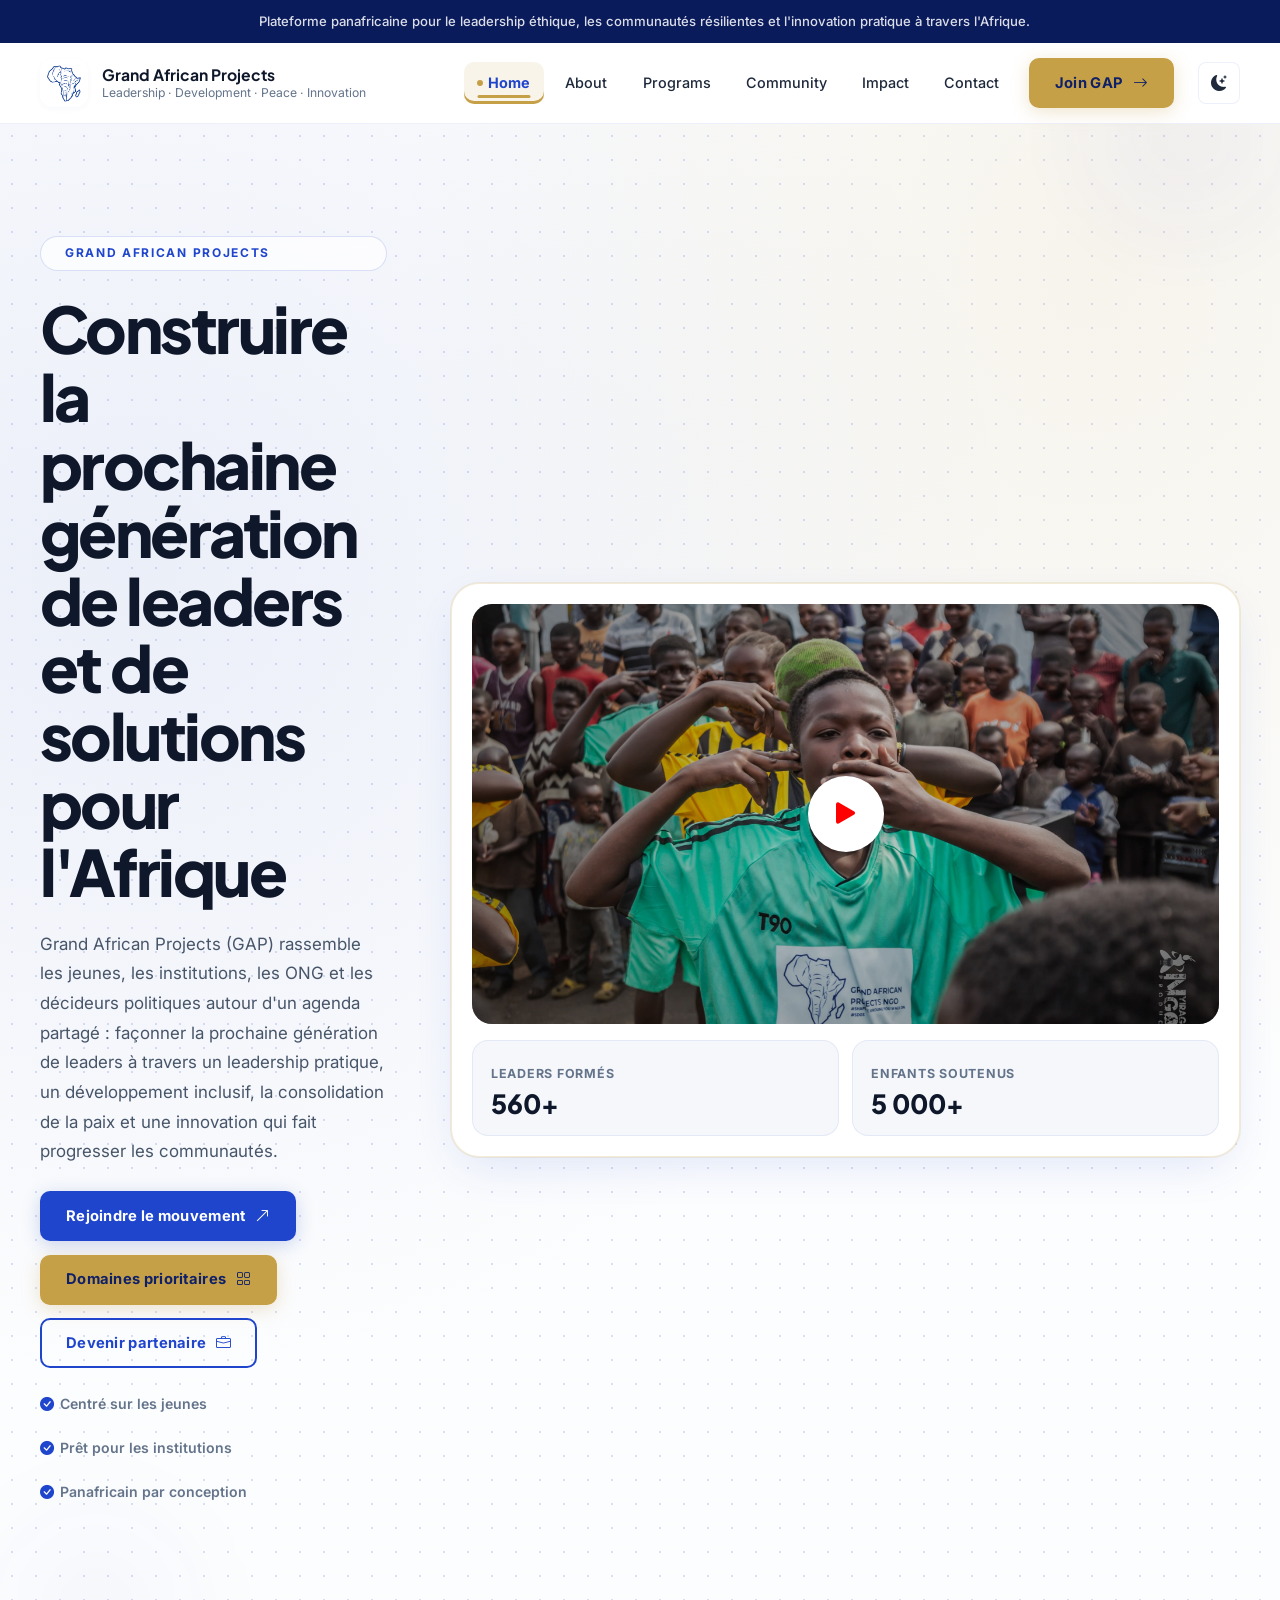
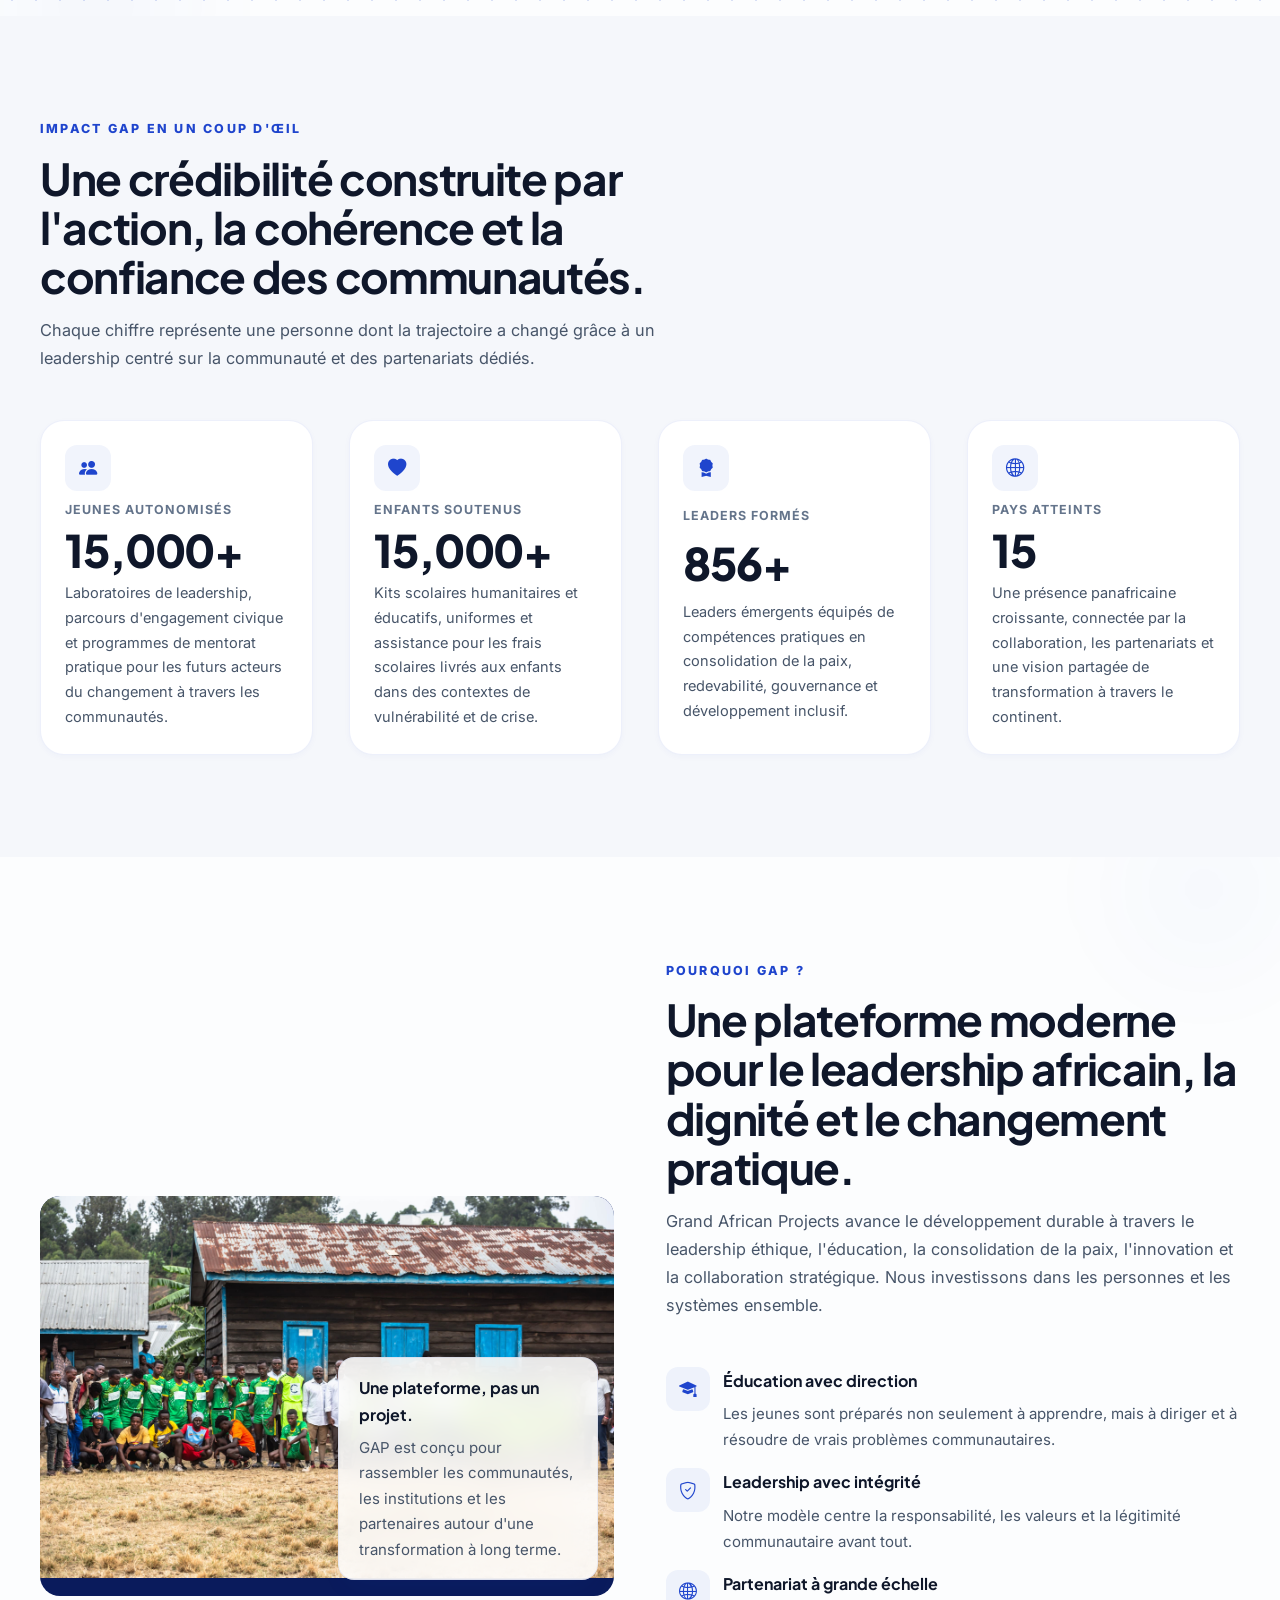
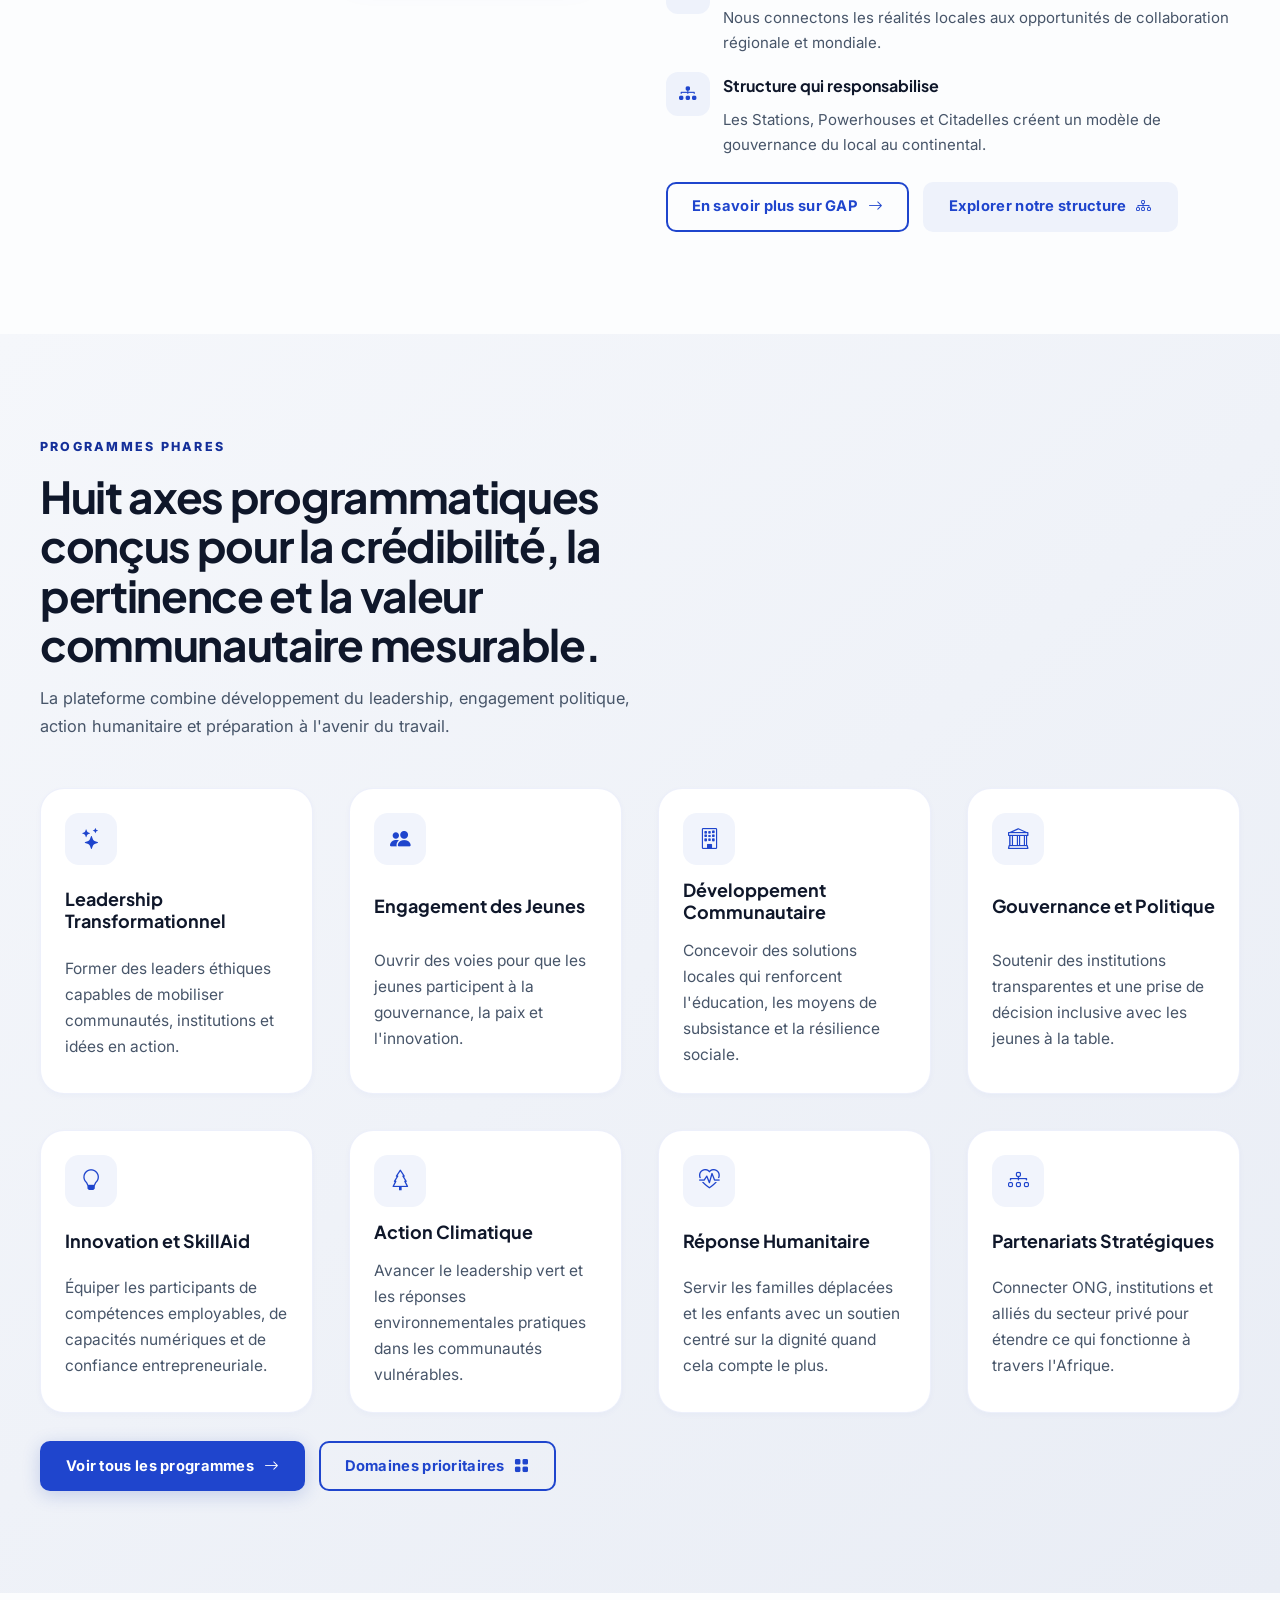
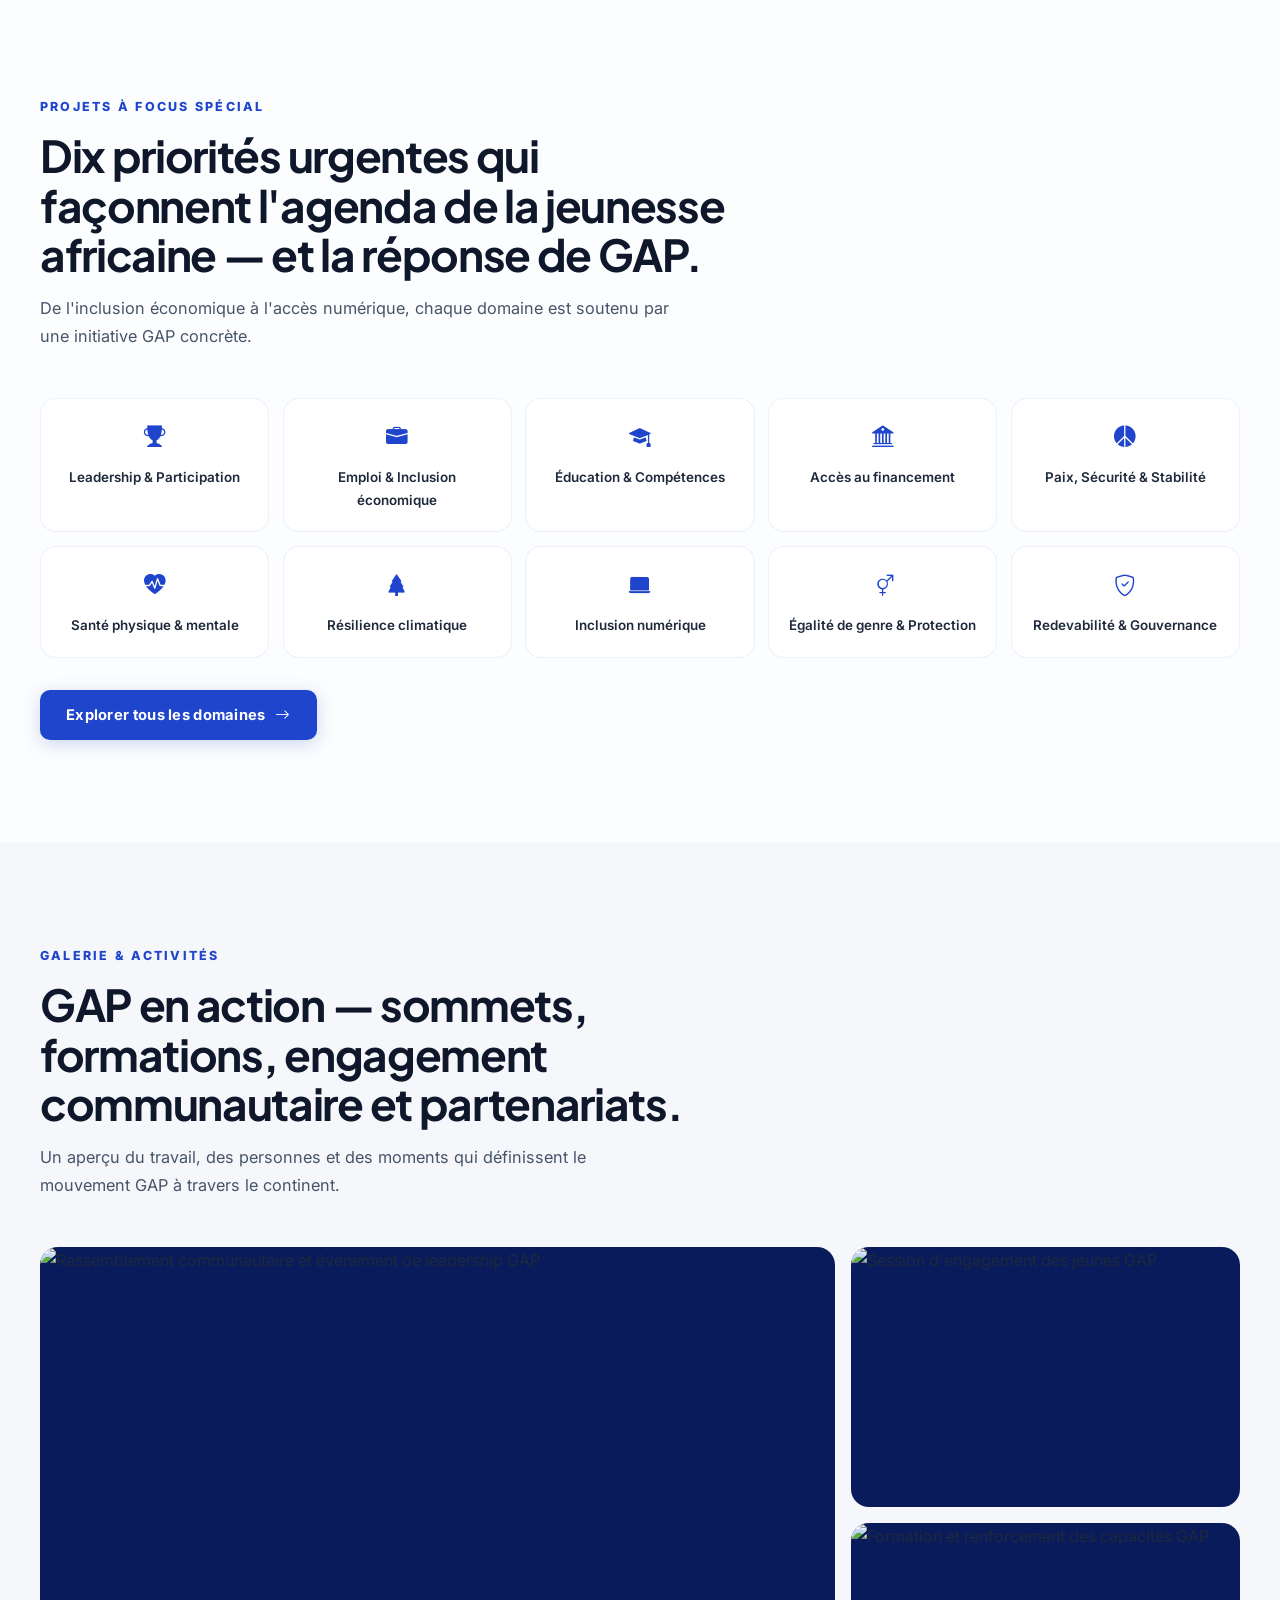
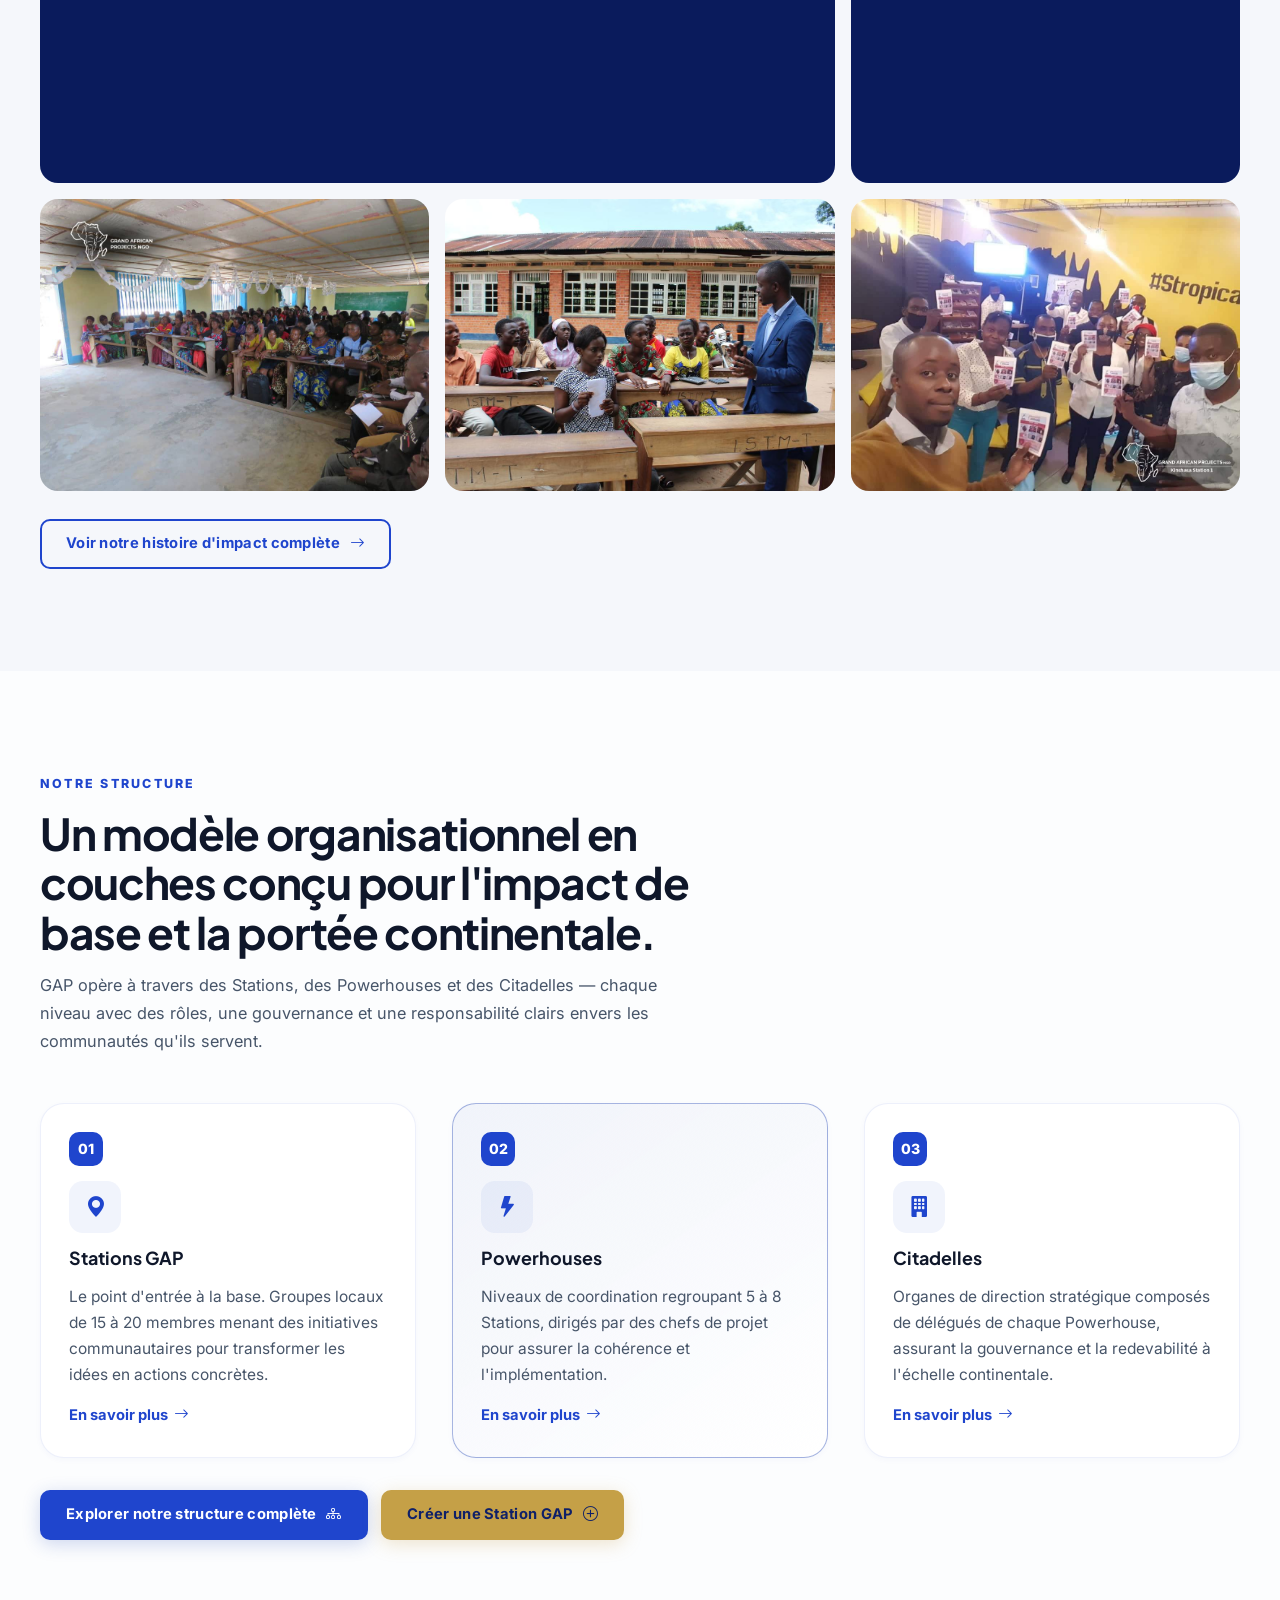
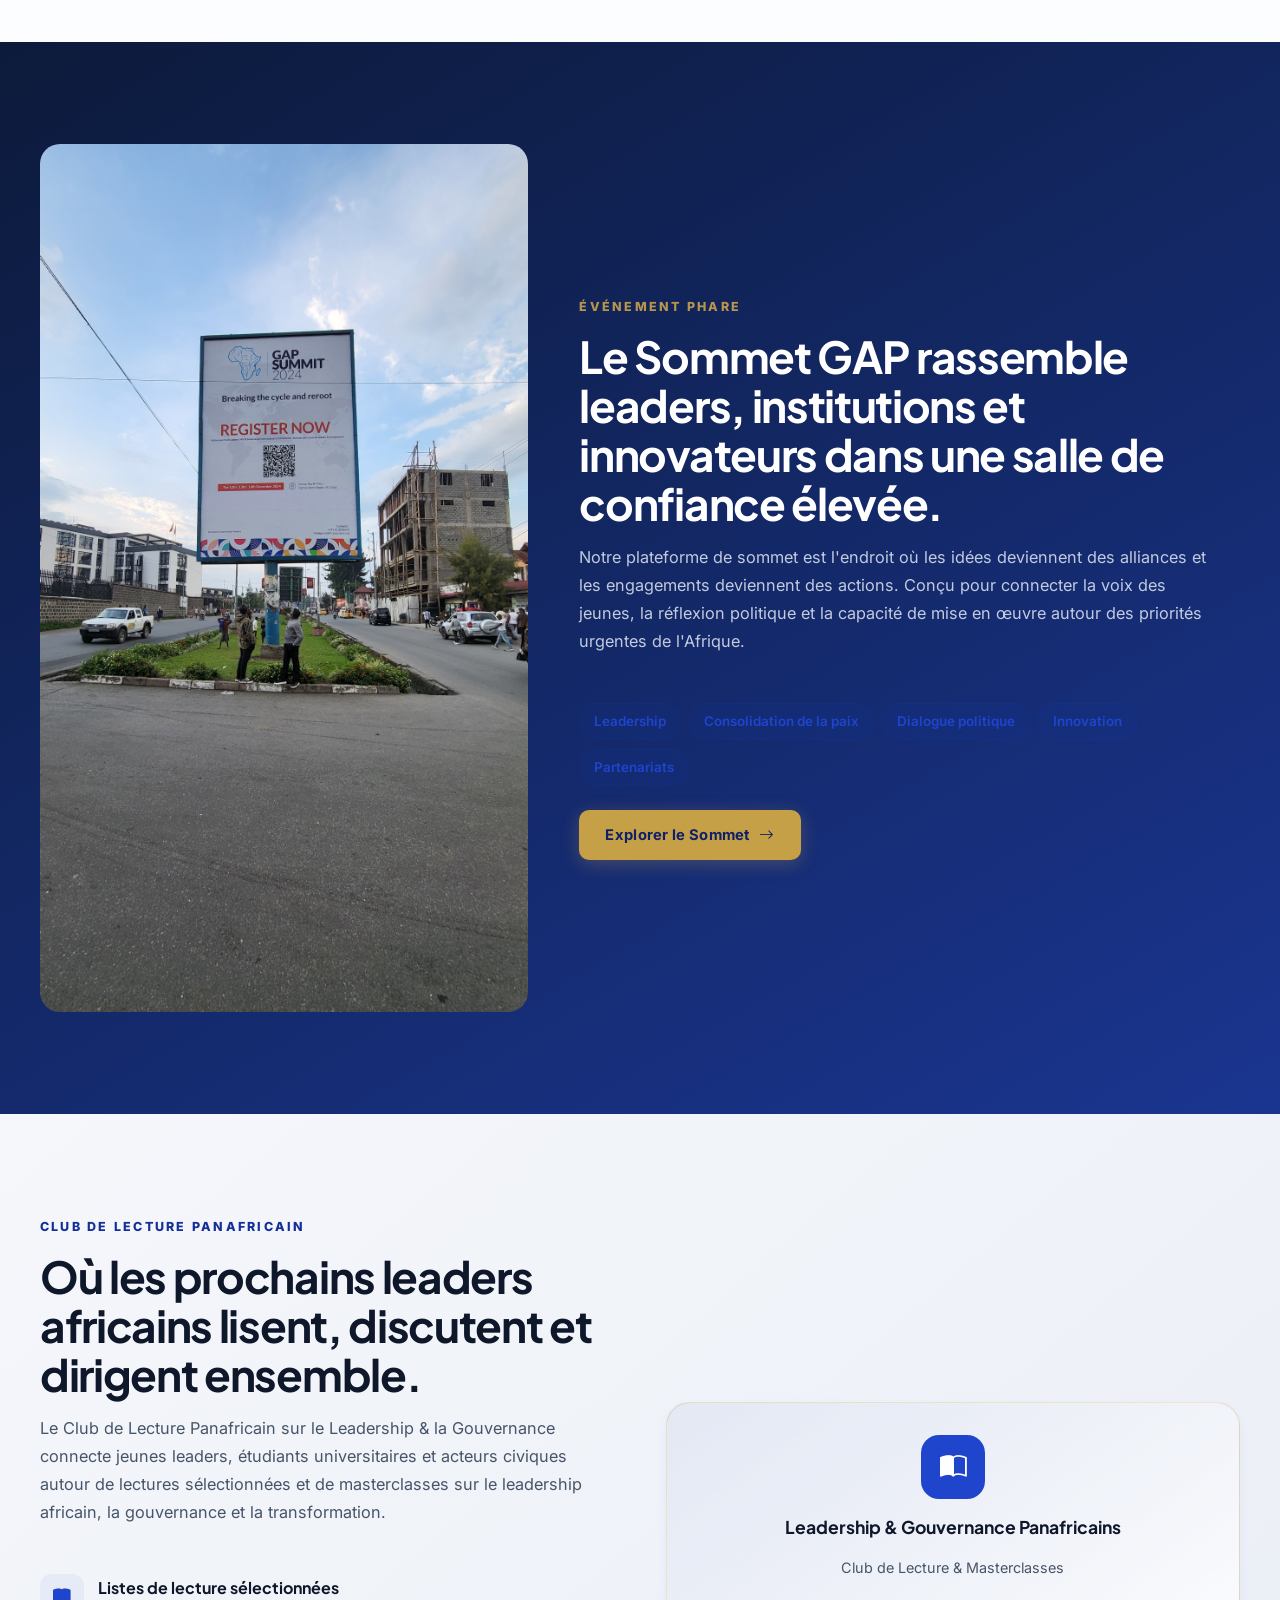
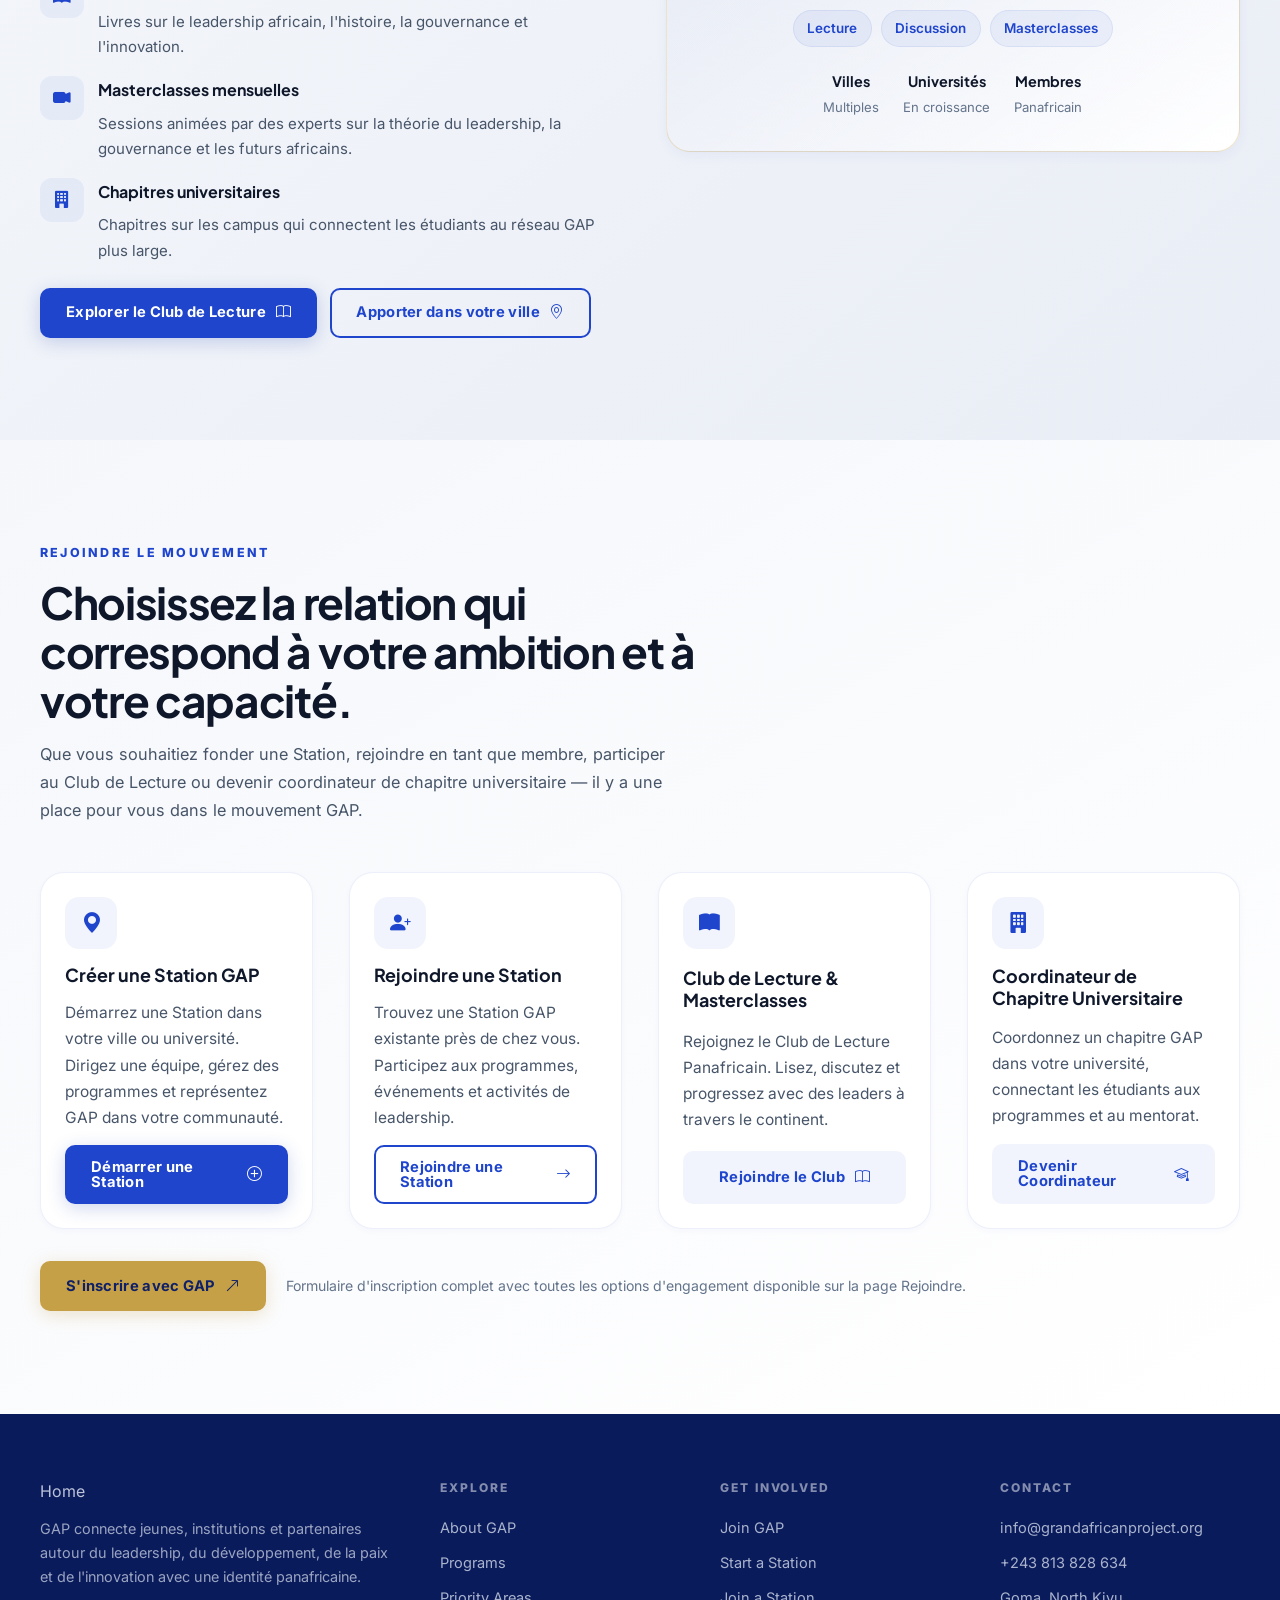
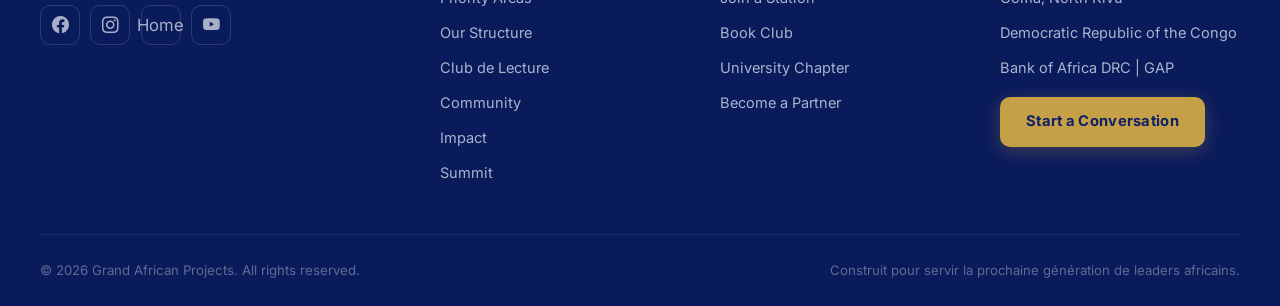
==== index.html @ 5fe5da42 "index" ====
<!DOCTYPE html>
<html lang="fr" data-theme="light">

<head>
  <meta charset="utf-8">
  <meta name="viewport" content="width=device-width, initial-scale=1">
  <title>Grand African Projects | Leadership, Développement, Paix et Innovation</title>
  <meta name="description"
    content="Grand African Projects (GAP) est une plateforme panafricaine qui avance le leadership éthique, le développement, la paix et l'innovation à travers l'autonomisation des jeunes et la transformation communautaire.">
  <meta name="theme-color" content="#2347B5">
  <meta property="og:title" content="Grand African Projects — Construire la prochaine génération de leaders africains">
  <meta property="og:description"
    content="GAP est une plateforme panafricaine qui avance le leadership, le développement, la paix et l'innovation.">
  <meta property="og:type" content="website">
  <meta property="og:url" content="https://grandafricanproject.org/">
  <meta property="og:image" content="https://grandafricanproject.org/assets/img/logo.png">
  <link rel="canonical" href="https://grandafricanproject.org/">
  <link rel="icon" type="image/png" href="assets/img/logo.png">
  <link rel="apple-touch-icon" href="assets/img/logo.png">
  <link rel="preconnect" href="https://fonts.googleapis.com">
  <link rel="preconnect" href="https://fonts.gstatic.com" crossorigin>
  <link
    href="https://fonts.googleapis.com/css2?family=Inter:wght@400;500;600;700;800&family=Poppins:wght@600;700;800&display=swap"
    rel="stylesheet">
  <link rel="stylesheet" href="assets/vendor/bootstrap-icons/bootstrap-icons.css">
  <link rel="stylesheet" href="assets/css/site.css">
  <script src="assets/js/translate.js"></script>
  <script src="https://translate.google.com/translate_a/element.js?cb=googleTranslateElementInit"></script>
  <script defer src="assets/js/site.js"></script>
</head>

<body data-page="index">
  <a class="skip-link" href="#main">Aller au contenu</a>

  <!-- ═══════════════════ HEADER ═══════════════════ -->
  <header class="site-header" id="site-header">
    <div class="announcement">
      <div class="container">
        <i class="bi bi-globe-africa" aria-hidden="true"></i>
        Plateforme panafricaine pour le leadership éthique, les communautés résilientes et l'innovation pratique à
        travers l'Afrique.
      </div>
    </div>
    <div class="container nav-shell">
      <a class="brand" href="index.html" aria-label="Grand African Projects — Accueil">
        <img src="assets/img/logo.png" alt="Logo Grand African Projects" width="48" height="48">
        <div>
          <div class="brand-title">Grand African Projects</div>
          <div class="brand-copy">Leadership · Développement · Paix · Innovation</div>
        </div>
      </a>
      <nav class="site-nav" id="primary-navigation" data-nav aria-label="Navigation principale">
        <a class="nav-link" href="index.html">Accueil</a>
        <a class="nav-link" href="about.html">À propos</a>
        <a class="nav-link" href="programs.html">Programmes</a>
        <a class="nav-link" href="community.html">Communauté</a>
        <a class="nav-link" href="impact.html">Impact</a>
        <a class="nav-link" href="contact.html">Contact</a>
        <a class="button button-accent nav-cta" href="join.html">Rejoindre GAP <i class="bi bi-arrow-right"
            aria-hidden="true"></i></a>
      </nav>
      <div class="header-tools">
        <div id="google_translate_element"></div>

        <button class="theme-toggle" type="button" data-theme-toggle aria-label="Basculer le thème sombre"
          aria-pressed="false">
          <i class="bi bi-moon-stars-fill" aria-hidden="true"></i>
          <span class="theme-toggle-text">Basculer le thème</span>
        </button>
        <button class="nav-toggle" type="button" data-nav-toggle aria-expanded="false"
          aria-controls="primary-navigation" aria-label="Ouvrir la navigation">
          <i class="bi bi-list" aria-hidden="true"></i>
        </button>
      </div>
    </div>
  </header>

  <main id="main">

    <!-- ═══════════════════ HERO ═══════════════════ -->
    <section class="hero glow-blob-container dots-pattern">
      <div class="glow-blob top-right"></div>
      <div class="glow-blob bottom-left" style="opacity: 0.6;"></div>
      <div class="container hero-grid">
        <div class="hero-copy" data-reveal>
          <span class="eyebrow"><i class="bi bi-globe-africa" aria-hidden="true"></i> Grand African Projects</span>
          <h1 class="hero-title">Construire la prochaine génération de leaders et de solutions pour l'Afrique</h1>
          <p class="hero-text">Grand African Projects (GAP) rassemble les jeunes, les institutions, les ONG et les décideurs politiques autour d'un agenda partagé : façonner la prochaine génération de leaders à travers un leadership pratique, un développement inclusif, la consolidation de la paix et une innovation qui fait progresser les communautés.</p>
          <div class="hero-actions">
            <a class="button" href="join.html">Rejoindre le mouvement <i class="bi bi-arrow-up-right"
                aria-hidden="true"></i></a>
            <a class="button button-accent" href="programs.html#special-focus">Domaines prioritaires <i
                class="bi bi-grid" aria-hidden="true"></i></a>
            <a class="button button-outline" href="contact.html#partner-form">Devenir partenaire <i
                class="bi bi-briefcase" aria-hidden="true"></i></a>
          </div>
          <div class="hero-trust">
            <span><i class="bi bi-check-circle-fill" aria-hidden="true"></i> Centré sur les jeunes</span>
            <span><i class="bi bi-check-circle-fill" aria-hidden="true"></i> Prêt pour les institutions</span>
            <span><i class="bi bi-check-circle-fill" aria-hidden="true"></i> Panafricain par conception</span>
          </div>
        </div>
        <div class="hero-visual" data-reveal>
          <div class="hero-panel">
            <div class="photo-frame hero-photo video-card-thumb" data-video-id="9WXQrxOrCFA">
              <img src="assets/img/grand teamfootbal.jpg" alt="Engagement communautaire GAP avec de jeunes leaders"
                width="1280" height="1600" loading="eager">
              <div class="video-card-play-overlay">
                <button class="video-play-btn" type="button" aria-label="Lire la vidéo"><i class="bi bi-play-fill"
                    aria-hidden="true"></i></button>
              </div>
            </div>


            <div class="hero-metrics">
              <div class="hero-metric">
                <span class="label">Leaders formés</span>
                <strong>560+</strong>
              </div>
              <div class="hero-metric">
                <span class="label">Enfants soutenus</span>
                <strong>5 000+</strong>
              </div>
            </div>
          </div>
        </div>
      </div>
    </section>

    <!-- ═══════════════════ IMPACT KPI ═══════════════════ -->
    <section class="section surface-muted" id="impact-glance">
      <div class="container">
        <div class="section-header" data-reveal>
          <span class="section-kicker">Impact GAP en un coup d'œil</span>
          <h2 class="section-heading">Une crédibilité construite par l'action, la cohérence et la confiance des
            communautés.</h2>
          <p class="section-copy">Chaque chiffre représente une personne dont la trajectoire a changé grâce à un
            leadership centré sur la communauté et des partenariats dédiés.</p>
        </div>
        <div class="kpi-grid">
          <article class="kpi-card" data-reveal>
            <div class="kpi-icon"><i class="bi bi-people-fill" aria-hidden="true"></i></div>
            <span class="label">Jeunes autonomisés</span>
            <strong data-counter="15000" data-counter-suffix="+">15 000+</strong>
            <p>Laboratoires de leadership, parcours d'engagement civique et programmes de mentorat pratique pour les futurs acteurs du changement à travers les communautés.</p>
          </article>
          <article class="kpi-card" data-reveal>
            <div class="kpi-icon"><i class="bi bi-heart-fill" aria-hidden="true"></i></div>
            <span class="label">Enfants soutenus</span>
            <strong data-counter="15000" data-counter-suffix="+">15 000+</strong>
            <p>Kits scolaires humanitaires et éducatifs, uniformes et assistance pour les frais scolaires livrés aux enfants dans des contextes de vulnérabilité et de crise.</p>
          </article>
          <article class="kpi-card" data-reveal>
            <div class="kpi-icon"><i class="bi bi-award-fill" aria-hidden="true"></i></div>
            <span class="label">Leaders formés</span>
            <strong data-counter="856" data-counter-suffix="+">856+</strong>
            <p>Leaders émergents équipés de compétences pratiques en consolidation de la paix, redevabilité, gouvernance et développement inclusif.</p>
          </article>
          <article class="kpi-card" data-reveal>
            <div class="kpi-icon"><i class="bi bi-globe2" aria-hidden="true"></i></div>
            <span class="label">Pays atteints</span>
            <strong data-counter="15">15</strong>
            <p>Une présence panafricaine croissante, connectée par la collaboration, les partenariats et une vision partagée de transformation à travers le continent.</p>
          </article>
        </div>
      </div>
    </section>

    <!-- ═══════════════════ POURQUOI GAP ═══════════════════ -->
    <section class="section glow-blob-container" id="why-gap">
      <div class="glow-blob top-right" style="opacity: 0.5; width: 280px; height: 280px;"></div>
      <div class="container split-grid">
        <div class="image-panel" data-reveal>
          <div class="photo-frame">
            <img src="assets/img/team.jpg" alt="Équipe GAP et membres de la communauté rassemblés" loading="lazy"
              width="1600" height="900">
          </div>
          <div class="mini-stats">
            <div class="detail-card">
              <div class="detail-title">Une plateforme, pas un projet.</div>
              <div class="detail-copy">GAP est conçu pour rassembler les communautés, les institutions et les
                partenaires autour d'une transformation à long terme.</div>
            </div>
          </div>
        </div>
        <div data-reveal>
          <div class="section-header">
            <span class="section-kicker">Pourquoi GAP ?</span>
            <h2 class="section-heading">Une plateforme moderne pour le leadership africain, la dignité et le changement
              pratique.</h2>
            <p class="section-copy">Grand African Projects avance le développement durable à travers le leadership
              éthique, l'éducation, la consolidation de la paix, l'innovation et la collaboration stratégique. Nous
              investissons dans les personnes et les systèmes ensemble.</p>
          </div>
          <ul class="feature-list">
            <li>
              <i class="bi bi-mortarboard-fill" aria-hidden="true"></i>
              <div>
                <strong class="detail-title">Éducation avec direction</strong>
                <p class="detail-copy">Les jeunes sont préparés non seulement à apprendre, mais à diriger et à résoudre
                  de vrais problèmes communautaires.</p>
              </div>
            </li>
            <li>
              <i class="bi bi-shield-check" aria-hidden="true"></i>
              <div>
                <strong class="detail-title">Leadership avec intégrité</strong>
                <p class="detail-copy">Notre modèle centre la responsabilité, les valeurs et la légitimité communautaire
                  avant tout.</p>
              </div>
            </li>
            <li>
              <i class="bi bi-globe2" aria-hidden="true"></i>
              <div>
                <strong class="detail-title">Partenariat à grande échelle</strong>
                <p class="detail-copy">Nous connectons les réalités locales aux opportunités de collaboration régionale
                  et mondiale.</p>
              </div>
            </li>
            <li>
              <i class="bi bi-diagram-3-fill" aria-hidden="true"></i>
              <div>
                <strong class="detail-title">Structure qui responsabilise</strong>
                <p class="detail-copy">Les Stations, Powerhouses et Citadelles créent un modèle de gouvernance du local
                  au continental.</p>
              </div>
            </li>
          </ul>
          <div class="actions" style="margin-top:1.5rem;">
            <a class="button button-outline" href="about.html">En savoir plus sur GAP <i class="bi bi-arrow-right"
                aria-hidden="true"></i></a>
            <a class="button button-ghost" href="about.html#structure">Explorer notre structure <i
                class="bi bi-diagram-3" aria-hidden="true"></i></a>
          </div>
        </div>
      </div>
    </section>

    <!-- ═══════════════════ PROGRAMMES ═══════════════════ -->
    <section class="section surface-brand" id="programs-preview">
      <div class="container">
        <div class="section-header" data-reveal>
          <span class="section-kicker">Programmes phares</span>
          <h2 class="section-heading">Huit axes programmatiques conçus pour la crédibilité, la pertinence et la valeur
            communautaire mesurable.</h2>
          <p class="section-copy">La plateforme combine développement du leadership, engagement politique, action
            humanitaire et préparation à l'avenir du travail.</p>
        </div>
        <div class="card-grid">
          <article class="program-card" data-reveal>
            <div class="program-icon"><i class="bi bi-stars" aria-hidden="true"></i></div>
            <h3 class="card-title">Leadership Transformationnel</h3>
            <p class="card-copy">Former des leaders éthiques capables de mobiliser communautés, institutions et idées en
              action.</p>
          </article>
          <article class="program-card" data-reveal>
            <div class="program-icon"><i class="bi bi-people-fill" aria-hidden="true"></i></div>
            <h3 class="card-title">Engagement des Jeunes</h3>
            <p class="card-copy">Ouvrir des voies pour que les jeunes participent à la gouvernance, la paix et
              l'innovation.</p>
          </article>
          <article class="program-card" data-reveal>
            <div class="program-icon"><i class="bi bi-building" aria-hidden="true"></i></div>
            <h3 class="card-title">Développement Communautaire</h3>
            <p class="card-copy">Concevoir des solutions locales qui renforcent l'éducation, les moyens de subsistance
              et la résilience sociale.</p>
          </article>
          <article class="program-card" data-reveal>
            <div class="program-icon"><i class="bi bi-bank" aria-hidden="true"></i></div>
            <h3 class="card-title">Gouvernance et Politique</h3>
            <p class="card-copy">Soutenir des institutions transparentes et une prise de décision inclusive avec les
              jeunes à la table.</p>
          </article>
          <article class="program-card" data-reveal>
            <div class="program-icon"><i class="bi bi-lightbulb" aria-hidden="true"></i></div>
            <h3 class="card-title">Innovation et SkillAid</h3>
            <p class="card-copy">Équiper les participants de compétences employables, de capacités numériques et de
              confiance entrepreneuriale.</p>
          </article>
          <article class="program-card" data-reveal>
            <div class="program-icon"><i class="bi bi-tree" aria-hidden="true"></i></div>
            <h3 class="card-title">Action Climatique</h3>
            <p class="card-copy">Avancer le leadership vert et les réponses environnementales pratiques dans les
              communautés vulnérables.</p>
          </article>
          <article class="program-card" data-reveal>
            <div class="program-icon"><i class="bi bi-heart-pulse" aria-hidden="true"></i></div>
            <h3 class="card-title">Réponse Humanitaire</h3>
            <p class="card-copy">Servir les familles déplacées et les enfants avec un soutien centré sur la dignité
              quand cela compte le plus.</p>
          </article>
          <article class="program-card" data-reveal>
            <div class="program-icon"><i class="bi bi-diagram-3" aria-hidden="true"></i></div>
            <h3 class="card-title">Partenariats Stratégiques</h3>
            <p class="card-copy">Connecter ONG, institutions et alliés du secteur privé pour étendre ce qui fonctionne à
              travers l'Afrique.</p>
          </article>
        </div>
        <div class="actions" style="margin-top:1.75rem;" data-reveal>
          <a class="button" href="programs.html">Voir tous les programmes <i class="bi bi-arrow-right"
              aria-hidden="true"></i></a>
          <a class="button button-outline" href="programs.html#special-focus">Domaines prioritaires <i
              class="bi bi-grid-fill" aria-hidden="true"></i></a>
        </div>
      </div>
    </section>

    <!-- ═══════════════════ FOCUS PRIORITAIRES ═══════════════════ -->
    <section class="section" id="focus-preview">
      <div class="container">
        <div class="section-header" data-reveal>
          <span class="section-kicker">Projets à focus spécial</span>
          <h2 class="section-heading">Dix priorités urgentes qui façonnent l'agenda de la jeunesse africaine — et la
            réponse de GAP.</h2>
          <p class="section-copy">De l'inclusion économique à l'accès numérique, chaque domaine est soutenu par une
            initiative GAP concrète.</p>
        </div>
        <div class="focus-preview-grid" data-reveal>
          <a href="programs.html#special-focus" class="focus-pill-card"><i class="bi bi-trophy-fill"
              aria-hidden="true"></i><span>Leadership & Participation</span></a>
          <a href="programs.html#special-focus" class="focus-pill-card"><i class="bi bi-briefcase-fill"
              aria-hidden="true"></i><span>Emploi & Inclusion économique</span></a>
          <a href="programs.html#special-focus" class="focus-pill-card"><i class="bi bi-mortarboard-fill"
              aria-hidden="true"></i><span>Éducation & Compétences</span></a>
          <a href="programs.html#special-focus" class="focus-pill-card"><i class="bi bi-bank2"
              aria-hidden="true"></i><span>Accès au financement</span></a>
          <a href="programs.html#special-focus" class="focus-pill-card"><i class="bi bi-peace-fill"
              aria-hidden="true"></i><span>Paix, Sécurité & Stabilité</span></a>
          <a href="programs.html#special-focus" class="focus-pill-card"><i class="bi bi-heart-pulse-fill"
              aria-hidden="true"></i><span>Santé physique & mentale</span></a>
          <a href="programs.html#special-focus" class="focus-pill-card"><i class="bi bi-tree-fill"
              aria-hidden="true"></i><span>Résilience climatique</span></a>
          <a href="programs.html#special-focus" class="focus-pill-card"><i class="bi bi-laptop-fill"
              aria-hidden="true"></i><span>Inclusion numérique</span></a>
          <a href="programs.html#special-focus" class="focus-pill-card"><i class="bi bi-gender-ambiguous"
              aria-hidden="true"></i><span>Égalité de genre & Protection</span></a>
          <a href="programs.html#special-focus" class="focus-pill-card"><i class="bi bi-shield-check"
              aria-hidden="true"></i><span>Redevabilité & Gouvernance</span></a>
        </div>
        <div class="actions" style="margin-top:2rem;" data-reveal>
          <a class="button" href="programs.html#special-focus">Explorer tous les domaines <i class="bi bi-arrow-right"
              aria-hidden="true"></i></a>
        </div>
      </div>
    </section>

    <!-- ═══════════════════ GALERIE ═══════════════════ -->
    <section class="section surface-muted" id="gallery">
      <div class="container">
        <div class="section-header" data-reveal>
          <span class="section-kicker">Galerie & Activités</span>
          <h2 class="section-heading">GAP en action — sommets, formations, engagement communautaire et partenariats.
          </h2>
          <p class="section-copy">Un aperçu du travail, des personnes et des moments qui définissent le mouvement GAP à
            travers le continent.</p>
        </div>
        <div class="gallery-grid" data-reveal>
          <div class="gallery-item gallery-item--large">
            <img src="assets/img/gallery/166a7449.jpg" alt="Rassemblement communautaire et événement de leadership GAP"
              loading="lazy">
            <div class="gallery-overlay"><span>Leadership Communautaire</span></div>
          </div>
          <div class="gallery-item">
            <img src="assets/img/gallery/166a7467.jpg" alt="Session d'engagement des jeunes GAP" loading="lazy">
            <div class="gallery-overlay"><span>Engagement des Jeunes</span></div>
          </div>
          <div class="gallery-item">
            <img src="assets/img/gallery/166a7484.jpg" alt="Formation et renforcement des capacités GAP" loading="lazy">
            <div class="gallery-overlay"><span>Formation & Capacités</span></div>
          </div>
          <div class="gallery-item">
            <img src="assets/img/gallery/seance.jpg" alt="Session du sommet GAP" loading="lazy">
            <div class="gallery-overlay"><span>Sessions Sommet</span></div>
          </div>
          <div class="gallery-item">
            <img src="assets/img/gallery/whatsapp image 2025-02-25 at 15.01.24_501ba124.jpg"
              alt="Événement communautaire GAP" loading="lazy">
            <div class="gallery-overlay"><span>Événements Communautaires</span></div>
          </div>
          <div class="gallery-item">
            <img src="assets/img/gallery/whatsapp image 2025-02-25 at 15.01.24_9a4f0a6f.jpg"
              alt="Activités des programmes GAP" loading="lazy">
            <div class="gallery-overlay"><span>Activités des Programmes</span></div>
          </div>
        </div>
        <div class="actions" style="margin-top:1.75rem;" data-reveal>
          <a class="button button-outline" href="impact.html">Voir notre histoire d'impact complète <i
              class="bi bi-arrow-right" aria-hidden="true"></i></a>
        </div>
      </div>
    </section>

    <!-- ═══════════════════ STRUCTURE ═══════════════════ -->
    <section class="section" id="structure-preview">
      <div class="container">
        <div class="section-header" data-reveal>
          <span class="section-kicker">Notre Structure</span>
          <h2 class="section-heading">Un modèle organisationnel en couches conçu pour l'impact de base et la portée
            continentale.</h2>
          <p class="section-copy">GAP opère à travers des Stations, des Powerhouses et des Citadelles — chaque niveau
            avec des rôles, une gouvernance et une responsabilité clairs envers les communautés qu'ils servent.</p>
        </div>
        <div class="structure-preview-grid" data-reveal>
          <article class="structure-level-card">
            <div class="structure-level-badge">01</div>
            <div class="program-icon"><i class="bi bi-geo-alt-fill" aria-hidden="true"></i></div>
            <h3 class="card-title">Stations GAP</h3>
            <p class="card-copy">Le point d'entrée à la base. Groupes locaux de 15 à 20 membres menant des initiatives communautaires pour transformer les idées en actions concrètes.</p>
            <a href="about.html#structure" class="text-link">En savoir plus <i class="bi bi-arrow-right"
                aria-hidden="true"></i></a>
          </article>
          <article class="structure-level-card featured">
            <div class="structure-level-badge">02</div>
            <div class="program-icon"><i class="bi bi-lightning-fill" aria-hidden="true"></i></div>
            <h3 class="card-title">Powerhouses</h3>
            <p class="card-copy">Niveaux de coordination regroupant 5 à 8 Stations, dirigés par des chefs de projet pour assurer la cohérence et l'implémentation.</p>
            <a href="about.html#structure" class="text-link">En savoir plus <i class="bi bi-arrow-right"
                aria-hidden="true"></i></a>
          </article>
          <article class="structure-level-card">
            <div class="structure-level-badge">03</div>
            <div class="program-icon"><i class="bi bi-building-fill" aria-hidden="true"></i></div>
            <h3 class="card-title">Citadelles</h3>
            <p class="card-copy">Organes de direction stratégique composés de délégués de chaque Powerhouse, assurant la gouvernance et la redevabilité à l'échelle continentale.</p>
            <a href="about.html#structure" class="text-link">En savoir plus <i class="bi bi-arrow-right"
                aria-hidden="true"></i></a>
          </article>
        </div>
        <div class="actions" style="margin-top:2rem;" data-reveal>
          <a class="button" href="about.html#structure">Explorer notre structure complète <i class="bi bi-diagram-3"
              aria-hidden="true"></i></a>
          <a class="button button-accent" href="join.html#station-founder">Créer une Station GAP <i
              class="bi bi-plus-circle" aria-hidden="true"></i></a>
        </div>
      </div>
    </section>

    <!-- ═══════════════════ SUMMIT ═══════════════════ -->
    <section class="section surface-dark" id="summit-preview">
      <div class="container summit-highlight">
        <div class="photo-frame summit-photo" data-reveal>
          <img src="assets/img/20241023_171306.jpg" alt="Affiche promotionnelle du sommet GAP à Goma" loading="lazy"
            width="1080" height="1920">
        </div>
        <div data-reveal>
          <div class="section-header">
            <span class="section-kicker" style="color:rgba(201,163,78,0.9);">Événement phare</span>
            <h2 class="section-heading">Le Sommet GAP rassemble leaders, institutions et innovateurs dans une salle de
              confiance élevée.</h2>
            <p class="section-copy">Notre plateforme de sommet est l'endroit où les idées deviennent des alliances et
              les engagements deviennent des actions. Conçu pour connecter la voix des jeunes, la réflexion politique et
              la capacité de mise en œuvre autour des priorités urgentes de l'Afrique.</p>
          </div>
          <div class="pill-list">
            <span class="pill">Leadership</span>
            <span class="pill">Consolidation de la paix</span>
            <span class="pill">Dialogue politique</span>
            <span class="pill">Innovation</span>
            <span class="pill">Partenariats</span>
          </div>
          <div class="actions" style="margin-top:1.5rem;">
            <a class="button button-accent" href="summit.html">Explorer le Sommet <i class="bi bi-arrow-right"
                aria-hidden="true"></i></a>
          </div>
        </div>
      </div>
    </section>

    <!-- ═══════════════════ BOOK CLUB ═══════════════════ -->
    <section class="section surface-brand" id="bookclub-preview">
      <div class="container split-grid">
        <div data-reveal>
          <div class="section-header">
            <span class="section-kicker">Club de Lecture Panafricain</span>
            <h2 class="section-heading">Où les prochains leaders africains lisent, discutent et dirigent ensemble.</h2>
            <p class="section-copy">Le Club de Lecture Panafricain sur le Leadership & la Gouvernance connecte jeunes
              leaders, étudiants universitaires et acteurs civiques autour de lectures sélectionnées et de masterclasses
              sur le leadership africain, la gouvernance et la transformation.</p>
          </div>
          <ul class="feature-list">
            <li>
              <i class="bi bi-book-fill" aria-hidden="true"></i>
              <div>
                <strong class="detail-title">Listes de lecture sélectionnées</strong>
                <p class="detail-copy">Livres sur le leadership africain, l'histoire, la gouvernance et l'innovation.
                </p>
              </div>
            </li>
            <li>
              <i class="bi bi-camera-video-fill" aria-hidden="true"></i>
              <div>
                <strong class="detail-title">Masterclasses mensuelles</strong>
                <p class="detail-copy">Sessions animées par des experts sur la théorie du leadership, la gouvernance et
                  les futurs africains.</p>
              </div>
            </li>
            <li>
              <i class="bi bi-building-fill" aria-hidden="true"></i>
              <div>
                <strong class="detail-title">Chapitres universitaires</strong>
                <p class="detail-copy">Chapitres sur les campus qui connectent les étudiants au réseau GAP plus large.
                </p>
              </div>
            </li>
          </ul>
          <div class="actions" style="margin-top:1.5rem;">
            <a class="button" href="bookclub.html">Explorer le Club de Lecture <i class="bi bi-book"
                aria-hidden="true"></i></a>
            <a class="button button-outline" href="bookclub.html#bring-to-city">Apporter dans votre ville <i
                class="bi bi-geo-alt" aria-hidden="true"></i></a>
          </div>
        </div>
        <div class="bookclub-visual" data-reveal>
          <div class="bookclub-card">
            <div class="bookclub-icon"><i class="bi bi-book-half" aria-hidden="true"></i></div>
            <h3>Leadership &amp; Gouvernance Panafricains</h3>
            <p>Club de Lecture &amp; Masterclasses</p>
            <div class="pill-list" style="margin-top:1rem; justify-content:center;">
              <span class="pill">Lecture</span>
              <span class="pill">Discussion</span>
              <span class="pill">Masterclasses</span>
            </div>
            <div class="bookclub-stats">
              <div><strong>Villes</strong><span>Multiples</span></div>
              <div><strong>Universités</strong><span>En croissance</span></div>
              <div><strong>Membres</strong><span>Panafricain</span></div>
            </div>
          </div>
        </div>
      </div>
    </section>

    <!-- ═══════════════════ REJOINDRE ═══════════════════ -->
    <section class="section join-movement" id="join">
      <div class="container">
        <div class="section-header" data-reveal>
          <span class="section-kicker">Rejoindre le Mouvement</span>
          <h2 class="section-heading">Choisissez la relation qui correspond à votre ambition et à votre capacité.</h2>
          <p class="section-copy">Que vous souhaitiez fonder une Station, rejoindre en tant que membre, participer au
            Club de Lecture ou devenir coordinateur de chapitre universitaire — il y a une place pour vous dans le
            mouvement GAP.</p>
        </div>
        <div class="join-grid">
          <article class="join-card" data-reveal>
            <div class="join-icon"><i class="bi bi-geo-alt-fill" aria-hidden="true"></i></div>
            <h3 class="card-title">Créer une Station GAP</h3>
            <p class="card-copy">Démarrez une Station dans votre ville ou université. Dirigez une équipe, gérez des
              programmes et représentez GAP dans votre communauté.</p>
            <a class="button is-block" href="join.html#station-founder">Démarrer une Station <i
                class="bi bi-plus-circle" aria-hidden="true"></i></a>
          </article>
          <article class="join-card" data-reveal>
            <div class="join-icon"><i class="bi bi-person-plus-fill" aria-hidden="true"></i></div>
            <h3 class="card-title">Rejoindre une Station</h3>
            <p class="card-copy">Trouvez une Station GAP existante près de chez vous. Participez aux programmes,
              événements et activités de leadership.</p>
            <a class="button button-outline is-block" href="join.html#station-member">Rejoindre une Station <i
                class="bi bi-arrow-right" aria-hidden="true"></i></a>
          </article>
          <article class="join-card" data-reveal>
            <div class="join-icon"><i class="bi bi-book-fill" aria-hidden="true"></i></div>
            <h3 class="card-title">Club de Lecture &amp; Masterclasses</h3>
            <p class="card-copy">Rejoignez le Club de Lecture Panafricain. Lisez, discutez et progressez avec des
              leaders à travers le continent.</p>
            <a class="button button-ghost is-block" href="join.html#book-club">Rejoindre le Club <i class="bi bi-book"
                aria-hidden="true"></i></a>
          </article>
          <article class="join-card" data-reveal>
            <div class="join-icon"><i class="bi bi-building-fill" aria-hidden="true"></i></div>
            <h3 class="card-title">Coordinateur de Chapitre Universitaire</h3>
            <p class="card-copy">Coordonnez un chapitre GAP dans votre université, connectant les étudiants aux
              programmes et au mentorat.</p>
            <a class="button button-ghost is-block" href="join.html#university-coordinator">Devenir Coordinateur <i
                class="bi bi-mortarboard" aria-hidden="true"></i></a>
          </article>
        </div>
        <div class="join-cta" data-reveal>
          <a class="button button-accent" href="join.html">S'inscrire avec GAP <i class="bi bi-arrow-up-right"
              aria-hidden="true"></i></a>
          <span class="join-note">Formulaire d'inscription complet avec toutes les options d'engagement disponible sur
            la page Rejoindre.</span>
        </div>
      </div>
    </section>

  </main>

  <!-- ═══════════════════ FOOTER ═══════════════════ -->
  <footer class="site-footer">
    <div class="container">
      <div class="footer-grid">
        <div class="footer-column">
          <a class="brand" href="index.html">
            <img src="assets/img/logo.png" alt="Logo Grand African Projects" width="48" height="48" loading="lazy">
            <div>
              <div class="brand-title">Grand African Projects</div>
              <div class="brand-copy">Une plateforme pour la prochaine génération de leaders africains.</div>
            </div>
          </a>
          <p class="card-copy" style="margin-top:0.75rem;">GAP connecte jeunes, institutions et partenaires autour du
            leadership, du développement, de la paix et de l'innovation avec une identité panafricaine.</p>
          <div class="social-links">
            <a class="social-link" href="https://www.facebook.com/GrandAfricanProjects" aria-label="Facebook"><i
                class="bi bi-facebook" aria-hidden="true"></i></a>
            <a class="social-link" href="https://www.instagram.com/grandafricanprojects?igsh=MTlhd29kMHR5dHFyNw=="
              aria-label="Instagram"><i class="bi bi-instagram" aria-hidden="true"></i></a>
            <a class="social-link" href="https://www.linkedin.com/company/grand-african-projects/"
              aria-label="LinkedIn"><i class="bi bi-linkedin" aria-hidden="true"></i></a>
            <a class="social-link" href="https://www.youtube.com/@GrandAfricanProjectsNGO" aria-label="YouTube"><i
                class="bi bi-youtube" aria-hidden="true"></i></a>
          </div>
        </div>
        <div class="footer-column">
          <div class="footer-title">Explorer</div>
          <div class="footer-links">
            <a href="about.html">À propos de GAP</a>
            <a href="programs.html">Programmes</a>
            <a href="programs.html#special-focus">Domaines prioritaires</a>
            <a href="about.html#structure">Notre Structure</a>
            <a href="bookclub.html">Club de Lecture</a>
            <a href="community.html">Communauté</a>
            <a href="impact.html">Impact</a>
            <a href="summit.html">Sommet</a>
          </div>
        </div>
        <div class="footer-column">
          <div class="footer-title">S'impliquer</div>
          <div class="footer-links">
            <a href="join.html">Rejoindre GAP</a>
            <a href="join.html#station-founder">Créer une Station</a>
            <a href="join.html#station-member">Rejoindre une Station</a>
            <a href="join.html#book-club">Club de Lecture</a>
            <a href="join.html#university-coordinator">Chapitre Universitaire</a>
            <a href="contact.html#partner-form">Devenir Partenaire</a>
          </div>
        </div>
        <div class="footer-column">
          <div class="footer-title">Contact</div>
          <div class="footer-links">
            <a href="mailto:info@grandafricanproject.org">info@grandafricanproject.org</a>
            <a href="tel:+243813828634">+243 813 828 634</a>
            <span>Goma, Nord-Kivu</span>
            <span>République Démocratique du Congo</span>
            <span>Bank of Africa RDC | GAP</span>
          </div>
          <a class="button button-accent" href="contact.html" style="margin-top:1rem;">Démarrer une conversation</a>
        </div>
      </div>
      <div class="footer-bottom">
        <span>&copy; <span data-year></span> Grand African Projects. Tous droits réservés.</span>
        <span class="footer-legal">Construit pour servir la prochaine génération de leaders africains.</span>
      </div>
    </div>
  </footer>

  <button class="scroll-top-btn" id="scroll-top" aria-label="Retour en haut">
    <i class="bi bi-arrow-up" aria-hidden="true"></i>
  </button>

</body>

</html>
---- assets/css/site.css ----
@import url('https://fonts.googleapis.com/css2?family=Inter:wght@300;400;500;600;700;800&family=Plus+Jakarta+Sans:ital,wght@0,300;0,400;0,500;0,600;0,700;0,800;1,400;1,500&family=Playfair+Display:ital,wght@0,500;0,600;0,700;1,400;1,500&display=swap');

/* ============================================================
   GRAND AFRICAN PROJECTS — Design System
   Couleur principale : #1F45CD (bleu royal vibrant du logo)
   Accent : #C5A047 (or institutionnel)
   Version : 3.0 — Refonte UI/UX Premium Complète
   ============================================================ */

/* ── Variables ─────────────────────────────────────────────── */
:root {
  color-scheme: light;

  /* Typographie */
  --font-body: "Inter", "Segoe UI", system-ui, sans-serif;
  --font-heading: "Plus Jakarta Sans", "Segoe UI", sans-serif;
  --font-serif: "Playfair Display", Georgia, serif;

  /* Palette principale — bleu royal du logo */
  --color-primary:        #1F45CD;
  --color-primary-dark:   #142F99;
  --color-primary-deeper: #0A1B5C;
  --color-primary-light:  #4D73F8;
  --color-primary-soft:   rgba(31, 69, 205, 0.06);
  --color-primary-glow:   rgba(31, 69, 205, 0.12);

  /* Accent or institutionnel */
  --color-accent:         #C5A047;
  --color-accent-dark:    #A27E2D;
  --color-accent-soft:    rgba(197, 160, 71, 0.08);
  --color-accent-glow:    rgba(197, 160, 71, 0.16);

  /* Surfaces & textes */
  --color-bg:             #FCFDFE;
  --color-surface:        #ffffff;
  --color-surface-alt:    #F5F7FB;
  --color-surface-mid:    #E9EDF5;
  --color-text:           #1E293B;
  --color-text-soft:      #475569;
  --color-text-muted:     #64748B;
  --color-heading:        #0F172A;
  --color-border:         rgba(31, 69, 205, 0.08);
  --color-border-mid:     rgba(31, 69, 205, 0.16);

  /* États */
  --color-success:        #10B981;
  --color-danger:         #EF4444;

  /* Ombres */
  --shadow-xs:    0 2px 6px rgba(31, 69, 205, 0.03);
  --shadow-sm:    0 4px 12px rgba(31, 69, 205, 0.05);
  --shadow-md:    0 12px 30px -10px rgba(31, 69, 205, 0.08);
  --shadow-lg:    0 20px 40px -12px rgba(31, 69, 205, 0.12);
  --shadow-card:  0 10px 24px -8px rgba(31, 69, 205, 0.07);
  --shadow-glow:  0 0 0 1px rgba(197, 160, 71, 0.15), 0 16px 48px -12px rgba(31, 69, 205, 0.14);

  /* Rayons */
  --radius-xs:   6px;
  --radius-sm:   10px;
  --radius-md:   16px;
  --radius-lg:   24px;
  --radius-xl:   32px;
  --radius-full: 999px;

  /* Mise en page */
  --container:       1200px;
  --header-height:   80px;
  --section-space:   clamp(4.5rem, 8vw, 7rem);
  --grid-gap:        clamp(1.5rem, 3vw, 2.25rem);
  --transition:      250ms cubic-bezier(0.4, 0, 0.2, 1);
  --transition-slow: 400ms cubic-bezier(0.4, 0, 0.2, 1);
}

/* ── Mode sombre ────────────────────────────────────────────── */
:root[data-theme="dark"] {
  color-scheme: dark;
  --color-bg:           #070B14;
  --color-surface:      #0E1422;
  --color-surface-alt:  #131B2D;
  --color-surface-mid:  #1B263E;
  --color-text:         #E2E8F0;
  --color-text-soft:    #94A3B8;
  --color-text-muted:   #64748B;
  --color-heading:      #F8FAFC;
  --color-border:       rgba(255, 255, 255, 0.06);
  --color-border-mid:   rgba(255, 255, 255, 0.12);
  --shadow-sm:          0 4px 12px rgba(0,0,0,0.4);
  --shadow-md:          0 12px 30px -10px rgba(0,0,0,0.5);
  --shadow-lg:          0 20px 40px -12px rgba(0,0,0,0.6);
  --shadow-card:        0 10px 24px -8px rgba(0,0,0,0.45);
  --shadow-glow:        0 0 0 1px rgba(197, 160, 71, 0.20), 0 16px 48px -12px rgba(0,0,0,0.6);
  --color-primary-soft: rgba(77, 115, 248, 0.08);
}

/* Dark mode — lien actif encore plus visible */
[data-theme="dark"] .nav-link.is-current {
  background: rgba(201, 163, 78, 0.18);
  color: #f5c55e;
  box-shadow: inset 0 -3px 0 0 var(--color-accent);
}
[data-theme="dark"] .nav-link.is-current::before {
  background: #f5c55e;
}

/* ── Reset de base ──────────────────────────────────────────── */
*, *::before, *::after { box-sizing: border-box; }

html { scroll-behavior: smooth; }

body {
  margin: 0;
  min-width: 320px;
  background: var(--color-bg);
  color: var(--color-text);
  font-family: var(--font-body);
  font-size: 16px;
  line-height: 1.7;
  text-rendering: optimizeLegibility;
  -webkit-font-smoothing: antialiased;
}

body.nav-open { overflow: hidden; }

img { display: block; max-width: 100%; height: auto; }

a { color: inherit; text-decoration: none; }

button, input, textarea, select { font: inherit; }

button { cursor: pointer; border: none; background: none; padding: 0; }

ul, ol { margin: 0; padding: 0; list-style: none; }

p, h1, h2, h3, h4, h5, h6 { margin: 0; }

main { overflow: clip; }

/* ============================================================
   VIDEO CARDS — Section "Nos actions en vidéo"
   ============================================================ */
.video-cards-grid {
  display: grid;
  grid-template-columns: repeat(2, minmax(0, 1fr));
  gap: var(--grid-gap);
  margin-top: 2rem;
}

.video-card {
  border: 1px solid var(--color-border);
  border-radius: 28px;
  background: var(--color-surface);
  overflow: hidden;
  box-shadow: var(--shadow-sm);
  display: flex;
  flex-direction: column;
  transition: transform var(--transition), box-shadow var(--transition), border-color var(--transition);
}
.video-card:hover {
  transform: translateY(-6px);
  box-shadow: var(--shadow-card);
  border-color: rgba(10, 102, 194, 0.35);
}

/* Thumbnail */
.video-card-thumb {
  position: relative;
  overflow: hidden;
  aspect-ratio: 16 / 9;
  background: var(--color-primary);
  flex-shrink: 0;
}
.video-card-thumb img {
  width: 100%;
  height: 100%;
  object-fit: cover;
  display: block;
  transition: transform 500ms ease, filter 400ms ease;
}
.video-card:hover .video-card-thumb img {
  transform: scale(1.05);
  filter: brightness(0.75);
}

/* Play overlay */
.video-card-play-overlay {
  position: absolute;
  inset: 0;
  display: flex;
  align-items: center;
  justify-content: center;
  background: linear-gradient(
    to bottom,
    rgba(10, 37, 64, 0.15) 0%,
    rgba(10, 37, 64, 0.55) 100%
  );
  opacity: 0;
  transition: opacity var(--transition);
}
.video-card:hover .video-card-play-overlay {
  opacity: 1;
}
.video-play-btn {
  display: inline-flex;
  align-items: center;
  justify-content: center;
  width: 72px;
  height: 72px;
  border-radius: 50%;
  background: rgba(255, 255, 255, 0.95);
  color: #0A66C2;
  font-size: 1.8rem;
  box-shadow: 0 8px 32px rgba(0, 0, 0, 0.35);
  transform: scale(0.85);
  transition: transform 300ms ease;
}
.video-card:hover .video-play-btn {
  transform: scale(1);
}

/* LinkedIn badge */
.video-card-platform-badge {
  position: absolute;
  top: 1rem;
  left: 1rem;
  display: inline-flex;
  align-items: center;
  gap: 0.4rem;
  padding: 0.35rem 0.75rem;
  border-radius: var(--radius-full);
  background: #0A66C2;
  color: #fff;
  font-size: 0.78rem;
  font-weight: 700;
  letter-spacing: 0.04em;
  box-shadow: 0 2px 8px rgba(0, 0, 0, 0.25);
}
.video-card-platform-badge i { font-size: 0.85rem; }

/* Card body */
.video-card-body {
  padding: 1.6rem;
  display: flex;
  flex-direction: column;
  gap: 1rem;
  flex: 1;
}

.video-card-tags {
  display: flex;
  flex-wrap: wrap;
  gap: 0.5rem;
}

.video-card-title {
  color: var(--color-heading);
  font-family: var(--font-heading);
  font-size: clamp(1.1rem, 2vw, 1.3rem);
  font-weight: 700;
  line-height: 1.25;
  margin: 0;
}

.video-card-desc {
  color: var(--color-text-soft);
  font-size: 0.95rem;
  line-height: 1.65;
  margin: 0;
  flex: 1;
}

/* LinkedIn button */
.button-linkedin {
  display: inline-flex;
  align-items: center;
  gap: 0.55rem;
  padding: 0.8rem 1.25rem;
  border-radius: var(--radius-btn);
  background: #0A66C2;
  color: #fff !important;
  font-weight: 700;
  font-size: 0.92rem;
  letter-spacing: 0.02em;
  border: none;
  cursor: pointer;
  transition: background var(--transition), transform var(--transition), box-shadow var(--transition);
  text-decoration: none;
  align-self: flex-start;
  margin-top: auto;
}
.button-linkedin:hover {
  background: #004182;
  transform: translateY(-2px);
  box-shadow: 0 6px 20px rgba(10, 102, 194, 0.35);
}
.button-linkedin i { font-size: 0.95rem; }

/* CTA bottom */
.video-section-cta {
  display: flex;
  flex-direction: column;
  align-items: center;
  gap: 1.25rem;
  margin-top: 2.5rem;
  text-align: center;
}
.video-section-cta .section-copy {
  max-width: 520px;
}

/* YouTube card overrides and button-youtube definitions */
.video-card.youtube-card:hover {
  border-color: var(--color-primary-light);
  box-shadow: var(--shadow-lg);
}

.video-card.youtube-card .video-card-platform-badge {
  background: #FF0000;
}

.video-card.youtube-card .video-play-btn {
  color: #FF0000;
  font-size: 2.2rem;
}

.video-iframe-container {
  position: relative;
  width: 100%;
  height: 100%;
  aspect-ratio: 16 / 9;
}

.video-iframe-container iframe {
  position: absolute;
  top: 0;
  left: 0;
  width: 100%;
  height: 100%;
  border: 0;
}

.button-youtube {
  display: inline-flex;
  align-items: center;
  justify-content: center;
  gap: 0.6rem;
  min-height: 48px;
  padding: 0.8rem 1.3rem;
  border-radius: var(--radius-sm);
  background: #FF0000;
  color: #fff !important;
  font-weight: 700;
  font-size: 0.9rem;
  letter-spacing: 0.02em;
  border: none;
  cursor: pointer;
  transition: background var(--transition), transform var(--transition), box-shadow var(--transition);
  text-decoration: none;
  align-self: flex-start;
  margin-top: auto;
  box-shadow: 0 4px 14px rgba(255, 0, 0, 0.18);
}

.button-youtube:hover {
  background: #cc0000;
  transform: translateY(-2px);
  box-shadow: 0 6px 20px rgba(255, 0, 0, 0.32);
}

.button-youtube i {
  font-size: 1.1rem;
}

/* Responsive */
@media (max-width: 768px) {
  .video-cards-grid {
    grid-template-columns: 1fr;
  }
  .video-card-body {
    padding: 1.25rem;
  }
  .video-play-btn {
    width: 56px;
    height: 56px;
    font-size: 1.4rem;
  }
}

/* ── Utilitaires ────────────────────────────────────────────── */
.skip-link {
  position: absolute;
  left: 1rem; top: -5rem;
  z-index: 1000;
  padding: 0.75rem 1.25rem;
  border-radius: var(--radius-full);
  background: var(--color-primary);
  color: #fff;
  font-weight: 700;
  transition: top var(--transition);
}
.skip-link:focus { top: 1rem; }

.container {
  width: min(100% - 2.5rem, var(--container));
  margin-inline: auto;
}

.section { padding-block: var(--section-space); }
.section-sm { padding-block: clamp(2.5rem, 4vw, 4rem); }

/* Surfaces */
.surface-muted  { background: var(--color-surface-alt); }
.surface-mid    { background: var(--color-surface-mid); }
.surface-dark {
  background: linear-gradient(150deg, #0c1a3a 0%, #1a3590 100%);
  color: #e8eef8;
}
.surface-dark .section-heading,
.surface-dark h2, .surface-dark h3 { color: #fff; }
.surface-dark .section-copy,
.surface-dark .card-copy,
.surface-dark p { color: rgba(232,238,248,0.82); }

.surface-brand {
  background: linear-gradient(140deg, #F5F7FB 0%, #E9EDF5 100%);
}
:root[data-theme="dark"] .surface-brand {
  background: linear-gradient(140deg, #0A1424 0%, #080D1A 100%);
}

/* Decorative background shapes & patterns */
.dots-pattern {
  background-image: radial-gradient(var(--color-border-mid) 1px, transparent 1px);
  background-size: 24px 24px;
}

.glow-blob-container {
  position: relative;
  overflow: hidden;
}

.glow-blob {
  position: absolute;
  width: 320px;
  height: 320px;
  background: radial-gradient(circle, var(--color-primary-soft) 0%, transparent 70%);
  filter: blur(40px);
  pointer-events: none;
  z-index: 0;
  border-radius: var(--radius-full);
  opacity: 0.8;
}

.glow-blob.top-right { top: -10%; right: -5%; }
.glow-blob.bottom-left { bottom: -10%; left: -5%; }

/* Card border glowing accents */
.card-premium {
  position: relative;
  overflow: hidden;
  border: 1px solid var(--color-border);
  background: var(--color-surface);
  transition: transform var(--transition), box-shadow var(--transition), border-color var(--transition);
}
.card-premium::before {
  content: "";
  position: absolute;
  top: 0; left: 0; right: 0;
  height: 4px;
  background: linear-gradient(90deg, var(--color-primary), var(--color-accent));
  opacity: 0;
  transition: opacity var(--transition);
}
.card-premium:hover {
  transform: translateY(-6px);
  border-color: var(--color-primary-light);
  box-shadow: var(--shadow-lg);
}
.card-premium:hover::before {
  opacity: 1;
}

/* Reveal animations */
[data-reveal] {
  opacity: 0;
  transform: translateY(30px);
  transition: opacity 750ms cubic-bezier(0.16, 1, 0.3, 1), transform 750ms cubic-bezier(0.16, 1, 0.3, 1);
}
[data-reveal].is-visible {
  opacity: 1;
  transform: none;
}

/* ── Typographie ────────────────────────────────────────────── */
.eyebrow {
  display: inline-flex;
  align-items: center;
  gap: 0.5rem;
  padding: 0.4rem 1rem;
  border: 1px solid var(--color-border-mid);
  border-radius: var(--radius-full);
  background: rgba(255,255,255,0.7);
  color: var(--color-primary);
  font-size: 0.75rem;
  font-weight: 700;
  letter-spacing: 0.14em;
  text-transform: uppercase;
  backdrop-filter: blur(8px);
}
:root[data-theme="dark"] .eyebrow {
  background: rgba(13, 22, 40, 0.7);
  color: #7da0f0;
}

.section-header {
  display: grid;
  gap: 0.9rem;
  margin-bottom: clamp(2rem, 4vw, 3rem);
  max-width: 700px;
}

.section-kicker {
  display: block;
  color: var(--color-primary);
  font-size: 0.78rem;
  font-weight: 800;
  letter-spacing: 0.18em;
  text-transform: uppercase;
}

.section-heading {
  color: var(--color-heading);
  font-family: var(--font-heading);
  font-size: clamp(1.75rem, 3.5vw, 2.75rem);
  line-height: 1.12;
  letter-spacing: -0.03em;
  font-weight: 700;
}

.section-copy {
  color: var(--color-text-soft);
  font-size: 1.02rem;
  line-height: 1.72;
  max-width: 640px;
}

.card-title {
  color: var(--color-heading);
  font-family: var(--font-heading);
  font-size: 1.12rem;
  font-weight: 700;
  line-height: 1.25;
}

.card-copy {
  color: var(--color-text-soft);
  font-size: 0.97rem;
  line-height: 1.68;
}

.detail-title {
  color: var(--color-heading);
  font-family: var(--font-heading);
  font-size: 1rem;
  font-weight: 700;
}

.detail-copy {
  margin-top: 0.4rem;
  color: var(--color-text-soft);
  font-size: 0.94rem;
}

.text-link {
  display: inline-flex;
  align-items: center;
  gap: 0.4rem;
  color: var(--color-primary);
  font-weight: 700;
  font-size: 0.92rem;
  border-bottom: 1px solid transparent;
  transition: border-color var(--transition), gap var(--transition);
}
.text-link:hover {
  border-color: var(--color-primary);
  gap: 0.6rem;
}

/* ── Boutons ────────────────────────────────────────────────── */
.actions {
  display: flex;
  flex-wrap: wrap;
  gap: 0.85rem;
  align-items: center;
}

.button {
  display: inline-flex;
  align-items: center;
  justify-content: center;
  gap: 0.6rem;
  min-height: 50px;
  padding: 0.8rem 1.5rem;
  border: 2px solid transparent;
  border-radius: 10px;
  background: var(--color-primary);
  color: #fff;
  font-size: 0.92rem;
  font-weight: 700;
  line-height: 1;
  letter-spacing: 0.02em;
  transition:
    transform var(--transition),
    box-shadow var(--transition),
    background var(--transition),
    border-color var(--transition),
    color var(--transition);
  box-shadow: 0 4px 18px rgba(35,71,181,0.22);
}
.button:hover, .button:focus-visible {
  background: var(--color-primary-dark);
  transform: translateY(-2px);
  box-shadow: 0 8px 28px rgba(35,71,181,0.30);
}

.button-accent {
  background: var(--color-accent);
  color: #0f2068;
  box-shadow: 0 4px 18px rgba(201,163,78,0.28);
}
.button-accent:hover, .button-accent:focus-visible {
  background: var(--color-accent-dark);
  box-shadow: 0 8px 28px rgba(201,163,78,0.36);
  color: #0f2068;
}

.button-outline {
  background: transparent;
  border-color: var(--color-primary);
  color: var(--color-primary);
  box-shadow: none;
}
.button-outline:hover, .button-outline:focus-visible {
  background: var(--color-primary-soft);
  transform: translateY(-2px);
  box-shadow: none;
}
:root[data-theme="dark"] .button-outline {
  border-color: rgba(125,160,240,0.5);
  color: #a0bef8;
}

.button-ghost {
  background: var(--color-primary-soft);
  border-color: transparent;
  color: var(--color-primary);
  box-shadow: none;
}
.button-ghost:hover, .button-ghost:focus-visible {
  background: rgba(35,71,181,0.16);
  transform: translateY(-2px);
}

.button.is-block { width: 100%; }

/* Focus visible global */
.button:focus-visible,
input:focus-visible,
textarea:focus-visible,
select:focus-visible,
.nav-link:focus-visible,
.nav-toggle:focus-visible,
.theme-toggle:focus-visible,
.social-link:focus-visible {
  outline: 3px solid rgba(35,71,181,0.40);
  outline-offset: 3px;
}

/* ── Pills & badges ─────────────────────────────────────────── */
.pill-list {
  display: flex;
  flex-wrap: wrap;
  gap: 0.55rem;
}

.pill {
  display: inline-flex;
  align-items: center;
  gap: 0.4rem;
  padding: 0.38rem 0.85rem;
  border-radius: var(--radius-full);
  background: var(--color-primary-soft);
  color: var(--color-primary);
  font-size: 0.84rem;
  font-weight: 600;
  border: 1px solid var(--color-border);
}
:root[data-theme="dark"] .pill {
  background: rgba(35,71,181,0.22);
  color: #a0bef8;
  border-color: rgba(35,71,181,0.30);
}

/* ── En-tête / Header ───────────────────────────────────────── */
.site-header {
  position: sticky;
  top: 0;
  z-index: 50;
  border-bottom: 1px solid var(--color-border);
  background: rgba(255,255,255,0.92);
  backdrop-filter: blur(18px);
  -webkit-backdrop-filter: blur(18px);
  transition: box-shadow var(--transition);
}
:root[data-theme="dark"] .site-header {
  background: rgba(8,15,30,0.90);
  border-color: rgba(208,221,240,0.08);
}
.site-header.is-scrolled {
  box-shadow: 0 2px 20px rgba(35,71,181,0.10);
}

.announcement {
  background: var(--color-primary-deeper);
  color: rgba(255,255,255,0.85);
  font-size: 0.82rem;
  font-weight: 500;
}
.announcement .container {
  display: flex;
  justify-content: center;
  align-items: center;
  gap: 0.5rem;
  padding-block: 0.65rem;
  text-align: center;
}

.nav-shell {
  display: flex;
  align-items: center;
  gap: 1rem;
  min-height: var(--header-height);
}

.brand {
  display: inline-flex;
  align-items: center;
  gap: 0.85rem;
  flex-shrink: 0;
  text-decoration: none;
}
.brand img {
  width: 48px;
  height: 48px;
  border-radius: 12px;
  object-fit: cover;
  box-shadow: var(--shadow-xs);
}
.brand-title {
  color: var(--color-heading);
  font-family: var(--font-heading);
  font-size: 0.98rem;
  font-weight: 700;
  line-height: 1.2;
}
.brand-copy {
  color: var(--color-text-muted);
  font-size: 0.76rem;
  line-height: 1.3;
}

/* ── Navigation ─────────────────────────────────────────────── */
.site-nav {
  display: flex;
  align-items: center;
  gap: 0.5rem;
  margin-left: auto;
}

.nav-link {
  display: inline-flex;
  align-items: center;
  position: relative;
  min-height: 42px;
  padding: 0.4rem 0.85rem;
  border-radius: 8px;
  color: var(--color-text);
  font-size: 0.9rem;
  font-weight: 500;
  transition: background var(--transition), color var(--transition);
  white-space: nowrap;
}
.nav-link::after {
  content: "";
  position: absolute;
  bottom: 2px;
  left: 50%;
  width: 0;
  height: 2px;
  background: var(--color-accent);
  border-radius: var(--radius-full);
  transform: translateX(-50%);
  transition: width var(--transition);
}
.nav-link:hover {
  color: var(--color-primary);
  background: var(--color-primary-soft);
}
.nav-link:hover::after {
  width: 14px;
}

/* ═══════════════════════════════════════════════════════════
   NAV ACTIVE STATE — indicateur de page courante
   ═══════════════════════════════════════════════════════════ */

/* Desktop — lien actif */
.nav-link.is-current {
  color: var(--color-primary);
  font-weight: 700;
  background: rgba(201, 163, 78, 0.12);
  border-radius: 10px;
  /* Bordure dorée en bas — soulignement visible */
  box-shadow: inset 0 -3px 0 0 var(--color-accent);
}

/* Le pseudo-élément ::after devient le soulignement plein */
.nav-link.is-current::after {
  width: calc(100% - 1.7rem); /* largeur du texte */
  height: 3px;
  background: var(--color-accent);
  bottom: 6px;
  border-radius: 2px;
}

/* Petit point indicateur avant le texte */
.nav-link.is-current::before {
  content: "";
  display: inline-block;
  width: 6px;
  height: 6px;
  border-radius: 50%;
  background: var(--color-accent);
  margin-right: 5px;
  flex-shrink: 0;
  animation: nav-dot-in 250ms ease forwards;
}

@keyframes nav-dot-in {
  from { transform: scale(0); opacity: 0; }
  to   { transform: scale(1); opacity: 1; }
}

.nav-cta { margin-left: 0.5rem; }

.header-tools {
  display: inline-flex;
  align-items: center;
  gap: 0.5rem;
}

.theme-toggle,
.nav-toggle {
  display: inline-flex;
  align-items: center;
  justify-content: center;
  width: 42px;
  height: 42px;
  border: 1px solid var(--color-border);
  border-radius: 8px;
  background: var(--color-surface);
  color: var(--color-text);
  font-size: 1rem;
  transition: background var(--transition), border-color var(--transition), transform var(--transition);
}
.theme-toggle:hover, .nav-toggle:hover {
  border-color: var(--color-border-mid);
  transform: translateY(-1px);
}

.theme-toggle-text {
  position: absolute;
  width: 1px; height: 1px;
  padding: 0; margin: -1px;
  overflow: hidden;
  clip: rect(0,0,0,0);
  white-space: nowrap;
  border: 0;
}

.nav-toggle { display: none; }

/* Nav mobile overlay */
@media (max-width: 900px) {
  .nav-toggle { display: inline-flex; }

  .site-nav {
    position: fixed;
    inset: 0;
    flex-direction: column;
    justify-content: center;
    align-items: flex-start;
    gap: 0.4rem;
    padding: 2rem 1.75rem;
    background: var(--color-primary-deeper);
    transform: translateX(100%);
    transition: transform 340ms cubic-bezier(0.4,0,0.2,1);
    z-index: 99;
    overflow-y: auto;
  }
  body.nav-open .site-nav {
    transform: translateX(0);
  }
  .nav-link {
    color: rgba(255,255,255,0.85);
    font-size: 1.15rem;
    min-height: 52px;
    padding: 0.7rem 1rem;
    border-radius: 10px;
    width: 100%;
  }
  .nav-link:hover {
    background: rgba(255,255,255,0.12);
    color: #fff;
  }
  .nav-link.is-current {
    background: rgba(201, 163, 78, 0.18);
    color: #fff;
    font-weight: 700;
    border-left: 4px solid var(--color-accent);
    border-radius: 0 12px 12px 0;
    padding-left: calc(1rem + 1px);
    box-shadow: none;
  }
  /* Masquer ::after et ::before sur mobile — la bordure gauche suffit */
  .nav-link.is-current::after {
    display: none;
  }
  .nav-link.is-current::before {
    display: none;
  }
  .nav-cta {
    margin-left: 0;
    margin-top: 0.75rem;
    background: var(--color-accent);
    color: #0f2068;
    width: 100%;
    justify-content: center;
  }
}

/* ── Hero ───────────────────────────────────────────────────── */
.hero {
  position: relative;
  padding-block: clamp(4rem, 9vw, 7rem);
  overflow: hidden;
}
.hero::before {
  content: "";
  position: absolute;
  inset: 0;
  background:
    radial-gradient(ellipse at 10% 30%, rgba(35,71,181,0.08) 0%, transparent 55%),
    radial-gradient(ellipse at 85% 10%, rgba(201,163,78,0.10) 0%, transparent 45%);
  pointer-events: none;
}

.hero-grid {
  display: grid;
  grid-template-columns: 1.1fr 0.9fr;
  gap: clamp(2rem, 5vw, 4rem);
  align-items: center;
}

.hero-copy {
  position: relative;
  z-index: 1;
  display: grid;
  gap: 1.5rem;
}

.hero-title {
  color: var(--color-heading);
  font-family: var(--font-heading);
  font-size: clamp(2.4rem, 5vw, 4rem);
  line-height: 1.06;
  letter-spacing: -0.04em;
  font-weight: 800;
}

.hero-text {
  color: var(--color-text-soft);
  font-size: 1.06rem;
  line-height: 1.75;
  max-width: 580px;
}

.hero-actions {
  display: flex;
  flex-wrap: wrap;
  gap: 0.85rem;
}

.hero-trust {
  display: flex;
  flex-wrap: wrap;
  gap: 1.25rem;
  color: var(--color-text-muted);
  font-size: 0.88rem;
  font-weight: 600;
}
.hero-trust span {
  display: inline-flex;
  align-items: center;
  gap: 0.4rem;
}
.hero-trust i { color: var(--color-primary); }

.hero-visual { position: relative; z-index: 1; }

.hero-panel {
  position: relative;
  padding: 1.25rem;
  border: 1px solid rgba(201,163,78,0.22);
  border-radius: 28px;
  background: var(--color-surface);
  box-shadow: var(--shadow-glow);
  overflow: hidden;
}
:root[data-theme="dark"] .hero-panel {
  background: var(--color-surface);
}

.photo-frame {
  position: relative;
  overflow: hidden;
  border-radius: 20px;
  background: var(--color-primary-deeper);
}
.photo-frame img {
  width: 100%;
  height: 100%;
  object-fit: cover;
  display: block;
  transition: transform 600ms ease;
}
.photo-frame:hover img { transform: scale(1.03); }
.photo-frame.hero-photo { min-height: 420px; }

/* Hero Video Custom Styles */
.photo-frame.hero-photo.video-card-thumb {
  cursor: pointer;
}
.photo-frame.hero-photo.video-card-thumb .video-card-play-overlay {
  opacity: 1;
  background: radial-gradient(circle, rgba(0, 0, 0, 0.15) 0%, rgba(0, 0, 0, 0.5) 100%);
  transition: background 300ms ease;
}
.photo-frame.hero-photo.video-card-thumb:hover .video-card-play-overlay {
  background: radial-gradient(circle, rgba(0, 0, 0, 0.25) 0%, rgba(0, 0, 0, 0.65) 100%);
}
.photo-frame.hero-photo.video-card-thumb .video-play-btn {
  transform: scale(0.95);
  color: #FF0000; /* YouTube Red */
  background: #ffffff;
  width: 80px;
  height: 80px;
  font-size: 2.5rem;
  box-shadow: 0 8px 32px rgba(0, 0, 0, 0.35);
  animation: hero-play-pulse 2s infinite;
  transition: transform 300ms cubic-bezier(0.175, 0.885, 0.32, 1.275), background 300ms ease;
}
.photo-frame.hero-photo.video-card-thumb:hover .video-play-btn {
  transform: scale(1.1);
  background: #FF0000;
  color: #ffffff;
}
.photo-frame.hero-photo:has(.video-iframe-container) {
  min-height: 0 !important;
  aspect-ratio: 16 / 9;
}
@keyframes hero-play-pulse {
  0% {
    box-shadow: 0 0 0 0 rgba(255, 255, 255, 0.6);
  }
  70% {
    box-shadow: 0 0 0 20px rgba(255, 255, 255, 0);
  }
  100% {
    box-shadow: 0 0 0 0 rgba(255, 255, 255, 0);
  }
}

.hero-metrics {
  display: grid;
  grid-template-columns: 1fr 1fr;
  gap: 0.85rem;
  margin-top: 1rem;
}
.hero-metric {
  padding: 1.1rem;
  border: 1px solid var(--color-border);
  border-radius: 16px;
  background: var(--color-surface-alt);
}
.hero-metric .label {
  color: var(--color-text-muted);
  font-size: 0.78rem;
  font-weight: 700;
  letter-spacing: 0.06em;
  text-transform: uppercase;
}
.hero-metric strong {
  display: block;
  margin-top: 0.3rem;
  color: var(--color-heading);
  font-family: var(--font-heading);
  font-size: 1.65rem;
  font-weight: 800;
  line-height: 1;
}

.floating-card {
  position: absolute;
  max-width: 210px;
  padding: 0.9rem 1.1rem;
  border: 1px solid var(--color-border);
  border-radius: 18px;
  background: rgba(255,255,255,0.88);
  box-shadow: var(--shadow-md);
  backdrop-filter: blur(12px);
}
:root[data-theme="dark"] .floating-card {
  background: rgba(13,22,40,0.88);
}
.floating-card.top { top: 0.75rem; right: -0.75rem; }
.floating-card.bottom { bottom: 0.75rem; left: -0.75rem; }
.floating-card .label {
  color: var(--color-text-muted);
  font-size: 0.74rem;
  font-weight: 700;
  letter-spacing: 0.06em;
  text-transform: uppercase;
}
.floating-card strong {
  display: block;
  margin-top: 0.25rem;
  color: var(--color-heading);
  font-family: var(--font-heading);
  font-size: 1.1rem;
  font-weight: 700;
}
.floating-card p {
  margin-top: 0.35rem;
  color: var(--color-text-soft);
  font-size: 0.82rem;
}

/* ── Cartes ─────────────────────────────────────────────────── */
.card-grid {
  display: grid;
  grid-template-columns: repeat(4, minmax(0,1fr));
  gap: var(--grid-gap);
}

.program-card, .tier-card, .cta-card,
.structure-card, .story-card, .info-card,
.join-card, .quote-card, .highlight-card {
  padding: 1.5rem;
  border: 1px solid var(--color-border);
  border-radius: var(--radius-lg);
  background: var(--color-surface);
  box-shadow: var(--shadow-xs);
  display: grid;
  gap: 0.9rem;
  transition: transform var(--transition), box-shadow var(--transition), border-color var(--transition);
}
.program-card:hover, .tier-card:hover, .join-card:hover {
  transform: translateY(-5px);
  box-shadow: var(--shadow-card);
  border-color: rgba(35,71,181,0.30);
}

.program-icon, .tier-icon, .join-icon {
  display: inline-flex;
  align-items: center;
  justify-content: center;
  width: 52px;
  height: 52px;
  border-radius: 14px;
  background: var(--color-primary-soft);
  color: var(--color-primary);
  font-size: 1.3rem;
  flex-shrink: 0;
  transition: background var(--transition), color var(--transition);
}
.program-card:hover .program-icon,
.tier-card:hover .tier-icon,
.join-card:hover .join-icon {
  background: var(--color-primary);
  color: #fff;
}

.kpi-grid {
  display: grid;
  grid-template-columns: repeat(4, minmax(0,1fr));
  gap: var(--grid-gap);
}

.kpi-card {
  padding: 1.5rem;
  border: 1px solid var(--color-border);
  border-radius: var(--radius-lg);
  background: var(--color-surface);
  box-shadow: var(--shadow-xs);
  display: grid;
  gap: 0.5rem;
  transition: transform var(--transition), box-shadow var(--transition);
}
.kpi-card:hover { transform: translateY(-4px); box-shadow: var(--shadow-card); }

.kpi-icon {
  display: inline-flex;
  align-items: center;
  justify-content: center;
  width: 46px;
  height: 46px;
  border-radius: 12px;
  background: var(--color-primary-soft);
  color: var(--color-primary);
  font-size: 1.15rem;
}

.kpi-card .label {
  color: var(--color-text-muted);
  font-size: 0.78rem;
  font-weight: 700;
  letter-spacing: 0.08em;
  text-transform: uppercase;
}
.kpi-card strong {
  display: block;
  color: var(--color-heading);
  font-family: var(--font-heading);
  font-size: clamp(2rem, 4vw, 2.8rem);
  font-weight: 800;
  line-height: 1;
  letter-spacing: -0.03em;
}
.kpi-card p {
  color: var(--color-text-soft);
  font-size: 0.91rem;
}

.quote-card {
  border-left: 4px solid var(--color-primary);
  background: var(--color-surface-alt);
}

.contact-card, .form-card {
  padding: 2rem;
  border: 1px solid var(--color-border);
  border-radius: var(--radius-lg);
  background: var(--color-surface);
  box-shadow: var(--shadow-sm);
}

/* ── Grilles de mise en page ────────────────────────────────── */
.split-grid, .two-column, .contact-layout, .page-hero-grid {
  display: grid;
  gap: clamp(2rem, 4vw, 3.5rem);
  align-items: center;
}
.split-grid, .two-column { grid-template-columns: repeat(2, minmax(0,1fr)); }
.contact-layout { grid-template-columns: 0.9fr 1.1fr; }
.page-hero-grid { grid-template-columns: 1.1fr 0.9fr; }

.structure-grid {
  display: grid;
  grid-template-columns: repeat(3, minmax(0,1fr));
  gap: var(--grid-gap);
}
.cta-grid {
  display: grid;
  grid-template-columns: repeat(3, minmax(0,1fr));
  gap: var(--grid-gap);
}
.join-grid {
  display: grid;
  grid-template-columns: repeat(4, minmax(0,1fr));
  gap: var(--grid-gap);
}
.tier-grid {
  display: grid;
  grid-template-columns: repeat(3, minmax(0,1fr));
  gap: var(--grid-gap);
}

/* image panel */
.image-panel { position: relative; }
.image-panel .photo-frame { min-height: 400px; }

.mini-stats {
  position: absolute;
  right: 1rem;
  bottom: 1rem;
  display: grid;
  gap: 0.75rem;
  width: min(260px, calc(100% - 2rem));
}
.mini-stats .detail-card {
  padding: 1rem 1.2rem;
  border: 1px solid var(--color-border);
  border-radius: 16px;
  background: rgba(255,255,255,0.88);
  backdrop-filter: blur(14px);
  box-shadow: var(--shadow-md);
}
:root[data-theme="dark"] .mini-stats .detail-card {
  background: rgba(8,15,30,0.82);
}

/* feature list */
.feature-list {
  display: grid;
  gap: 1rem;
  margin-top: 1.25rem;
}
.feature-list li {
  display: grid;
  grid-template-columns: auto 1fr;
  gap: 0.85rem;
  align-items: flex-start;
  list-style: none;
}
.feature-list i {
  display: inline-flex;
  align-items: center;
  justify-content: center;
  width: 44px; height: 44px;
  border-radius: 12px;
  background: var(--color-primary-soft);
  color: var(--color-primary);
  font-size: 1.1rem;
  flex-shrink: 0;
}

.steps { display: grid; gap: 1rem; margin-top: 1rem; }
.step {
  display: grid;
  grid-template-columns: auto 1fr;
  gap: 0.85rem;
  align-items: flex-start;
}
.step i {
  display: inline-flex;
  align-items: center;
  justify-content: center;
  width: 44px; height: 44px;
  border-radius: 12px;
  background: var(--color-primary);
  color: #fff;
  font-size: 1.2rem;
  flex-shrink: 0;
}

/* ── Galerie ────────────────────────────────────────────────── */
.gallery-grid {
  display: grid;
  grid-template-columns: repeat(3, minmax(0,1fr));
  grid-template-rows: 260px 260px;
  gap: 1rem;
}
.gallery-item {
  position: relative;
  overflow: hidden;
  border-radius: 18px;
  cursor: pointer;
  background: var(--color-primary-deeper);
}
.gallery-item img {
  width: 100%; height: 100%;
  object-fit: cover;
  transition: transform 500ms ease, filter 400ms ease;
}
.gallery-item:hover img {
  transform: scale(1.06);
  filter: brightness(0.75);
}
.gallery-item--large {
  grid-column: span 2;
  grid-row: span 2;
}
.gallery-overlay {
  position: absolute;
  inset: 0;
  background: linear-gradient(to top, rgba(15,32,104,0.75) 0%, transparent 55%);
  display: flex;
  align-items: flex-end;
  padding: 1.25rem;
  opacity: 0;
  transition: opacity var(--transition);
}
.gallery-item:hover .gallery-overlay { opacity: 1; }
.gallery-overlay span {
  color: #fff;
  font-size: 0.88rem;
  font-weight: 700;
  letter-spacing: 0.04em;
  text-transform: uppercase;
}

/* Lightbox */
.lightbox-overlay {
  position: fixed;
  inset: 0;
  z-index: 1000;
  background: rgba(8,15,30,0.92);
  display: flex;
  align-items: center;
  justify-content: center;
  flex-direction: column;
  gap: 1rem;
  opacity: 0;
  visibility: hidden;
  transition: opacity 300ms ease, visibility 300ms ease;
  backdrop-filter: blur(8px);
}
.lightbox-overlay.is-open { opacity: 1; visibility: visible; }
.lightbox-img {
  max-width: min(90vw, 1100px);
  max-height: 80vh;
  border-radius: 16px;
  box-shadow: 0 24px 80px rgba(0,0,0,0.5);
  object-fit: contain;
}
.lightbox-close {
  position: fixed;
  top: 1.5rem; right: 1.5rem;
  display: inline-flex;
  align-items: center;
  justify-content: center;
  width: 48px; height: 48px;
  border-radius: 50%;
  background: rgba(255,255,255,0.12);
  color: #fff;
  font-size: 1.2rem;
  border: 1px solid rgba(255,255,255,0.2);
  cursor: pointer;
  transition: background var(--transition);
}
.lightbox-close:hover { background: rgba(255,255,255,0.22); }
.lightbox-caption {
  color: rgba(255,255,255,0.65);
  font-size: 0.88rem;
}

/* ── Formulaires ────────────────────────────────────────────── */
.field { display: grid; gap: 0.5rem; position: relative; }
.field label {
  color: var(--color-heading);
  font-size: 0.86rem;
  font-weight: 600;
  letter-spacing: 0.02em;
}
.field input,
.field textarea,
.field select {
  width: 100%;
  padding: 0.85rem 1.15rem;
  border: 1px solid var(--color-border-mid);
  border-radius: var(--radius-sm);
  background: var(--color-surface);
  color: var(--color-text);
  font-size: 0.95rem;
  box-shadow: var(--shadow-xs);
  transition: border-color var(--transition), box-shadow var(--transition), background var(--transition);
}
.field input::placeholder,
.field textarea::placeholder {
  color: var(--color-text-muted);
  opacity: 0.8;
}
.field input:focus,
.field textarea:focus,
.field select:focus {
  outline: none;
  border-color: var(--color-primary);
  background: var(--color-surface);
  box-shadow: 0 0 0 4px var(--color-primary-glow), var(--shadow-sm);
}
.field textarea { resize: vertical; min-height: 130px; }

/* Custom radio and checkbox styles */
.radio-group, .checkbox-group {
  display: flex;
  align-items: flex-start;
  gap: 0.75rem;
  cursor: pointer;
  padding: 0.5rem 0;
}
.radio-group input[type="radio"],
.checkbox-group input[type="checkbox"] {
  width: 1.15rem;
  height: 1.15rem;
  border: 1px solid var(--color-border-mid);
  border-radius: 4px;
  margin-top: 0.25rem;
  flex-shrink: 0;
  accent-color: var(--color-primary);
}
.radio-group input[type="radio"] {
  border-radius: var(--radius-full);
}

.field-grid {
  display: grid;
  grid-template-columns: repeat(2, minmax(0,1fr));
  gap: 1.25rem;
}

.status-message {
  display: none;
  padding: 1rem 1.25rem;
  border-radius: var(--radius-sm);
  font-size: 0.92rem;
  font-weight: 600;
  box-shadow: var(--shadow-sm);
  line-height: 1.5;
}
.status-message.is-visible { display: block; }
.status-message.is-success {
  background: rgba(16, 185, 129, 0.08);
  border: 1px solid rgba(16, 185, 129, 0.22);
  color: var(--color-success);
}
.status-message.is-error {
  background: rgba(239, 68, 68, 0.08);
  border: 1px solid rgba(239, 68, 68, 0.22);
  color: var(--color-danger);
}

/* ── Contact list ───────────────────────────────────────────── */
.contact-list {
  display: grid;
  gap: 1.1rem;
}
.contact-list li {
  display: grid;
  grid-template-columns: auto 1fr;
  gap: 0.9rem;
  align-items: flex-start;
  list-style: none;
}
.contact-list i {
  display: inline-flex;
  align-items: center;
  justify-content: center;
  width: 44px; height: 44px;
  border-radius: 12px;
  background: var(--color-primary-soft);
  color: var(--color-primary);
  font-size: 1.1rem;
  flex-shrink: 0;
}
.contact-list strong {
  display: block;
  color: var(--color-heading);
  font-size: 0.9rem;
  font-weight: 700;
  margin-bottom: 0.15rem;
}
.contact-list span, .contact-list a {
  color: var(--color-text-soft);
  font-size: 0.94rem;
}
.contact-list a:hover { color: var(--color-primary); }

.info-stack { display: grid; gap: 0.85rem; }
.detail-card {
  padding: 1.1rem 1.25rem;
  border: 1px solid var(--color-border);
  border-radius: 14px;
  background: var(--color-surface-alt);
}

/* ── Pied de page ───────────────────────────────────────────── */
.site-footer {
  background: var(--color-primary-deeper);
  color: rgba(232,238,248,0.80);
  padding-block: 4rem 0;
}

.footer-grid {
  display: grid;
  grid-template-columns: 1.5fr repeat(3, 1fr);
  gap: 2.5rem;
  padding-bottom: 3rem;
  border-bottom: 1px solid rgba(255,255,255,0.08);
}

.site-footer .brand-title { color: #fff; }
.site-footer .brand-copy { color: rgba(255,255,255,0.5); }
.site-footer .card-copy {
  color: rgba(232,238,248,0.65);
  font-size: 0.9rem;
  margin-top: 0.75rem;
}

.footer-title {
  color: rgba(255,255,255,0.50);
  font-size: 0.75rem;
  font-weight: 800;
  letter-spacing: 0.16em;
  text-transform: uppercase;
  margin-bottom: 1.1rem;
}

.footer-links {
  display: grid;
  gap: 0.65rem;
}
.footer-links a, .footer-links span {
  color: rgba(232,238,248,0.72);
  font-size: 0.91rem;
  transition: color var(--transition);
}
.footer-links a:hover { color: var(--color-accent); }

.social-links {
  display: flex;
  gap: 0.65rem;
  margin-top: 1rem;
}
.social-link {
  display: inline-flex;
  align-items: center;
  justify-content: center;
  width: 40px; height: 40px;
  border-radius: 10px;
  border: 1px solid rgba(255,255,255,0.14);
  color: rgba(255,255,255,0.65);
  font-size: 1.05rem;
  transition: background var(--transition), color var(--transition), border-color var(--transition), transform var(--transition);
}
.social-link:hover {
  background: var(--color-accent);
  color: #0f2068;
  border-color: var(--color-accent);
  transform: translateY(-2px);
}

.footer-bottom {
  display: flex;
  justify-content: space-between;
  align-items: center;
  gap: 1rem;
  padding-block: 1.5rem;
  color: rgba(232,238,248,0.38);
  font-size: 0.83rem;
}

.footer-legal { font-size: 0.82rem; }

/* ── Page hero (sous-pages) ─────────────────────────────────── */
.page-hero {
  position: relative;
  padding-block: clamp(3rem, 6vw, 5rem);
  background: linear-gradient(150deg, var(--color-surface-alt) 0%, var(--color-surface) 100%);
  border-bottom: 1px solid var(--color-border);
  overflow: hidden;
}
.page-hero::before {
  content: "";
  position: absolute;
  inset: 0;
  background:
    radial-gradient(ellipse at 0% 50%, rgba(35,71,181,0.10) 0%, transparent 55%),
    radial-gradient(ellipse at 100% 0%, rgba(201,163,78,0.10) 0%, transparent 45%);
  pointer-events: none;
}

.page-hero-card {
  padding: 1.5rem;
  border: 1px solid var(--color-border);
  border-radius: var(--radius-lg);
  background: var(--color-surface);
  box-shadow: var(--shadow-sm);
  display: grid;
  gap: 0.9rem;
}
.page-hero-list { display: grid; gap: 1rem; }
.page-hero-list li {
  display: grid;
  grid-template-columns: auto 1fr;
  gap: 0.8rem;
  align-items: flex-start;
  list-style: none;
}
.page-hero-list i {
  display: inline-flex;
  align-items: center;
  justify-content: center;
  width: 40px; height: 40px;
  border-radius: 12px;
  background: var(--color-primary-soft);
  color: var(--color-primary);
  font-size: 1.05rem;
  flex-shrink: 0;
}

/* ── Structure level cards ──────────────────────────────────── */
.structure-preview-grid {
  display: grid;
  grid-template-columns: repeat(3, minmax(0,1fr));
  gap: var(--grid-gap);
}
.structure-level-card {
  padding: 1.75rem;
  border: 1px solid var(--color-border);
  border-radius: var(--radius-lg);
  background: var(--color-surface);
  box-shadow: var(--shadow-xs);
  display: grid;
  gap: 0.9rem;
  transition: transform var(--transition), box-shadow var(--transition), border-color var(--transition);
}
.structure-level-card:hover {
  transform: translateY(-5px);
  box-shadow: var(--shadow-card);
  border-color: rgba(35,71,181,0.30);
}
.structure-level-card.featured {
  border-color: rgba(35,71,181,0.40);
  background: linear-gradient(145deg, rgba(35,71,181,0.05) 0%, var(--color-surface) 100%);
}
.structure-level-badge {
  display: inline-flex;
  align-items: center;
  justify-content: center;
  width: 34px; height: 34px;
  border-radius: 10px;
  background: var(--color-primary);
  color: #fff;
  font-size: 0.88rem;
  font-weight: 800;
}

/* ── Focus pill cards ───────────────────────────────────────── */
.focus-preview-grid {
  display: grid;
  grid-template-columns: repeat(5, minmax(0,1fr));
  gap: 0.85rem;
}
.focus-pill-card {
  display: flex;
  flex-direction: column;
  align-items: center;
  gap: 0.65rem;
  padding: 1.25rem 0.9rem;
  border: 1px solid var(--color-border);
  border-radius: 16px;
  background: var(--color-surface);
  color: var(--color-text);
  font-size: 0.84rem;
  font-weight: 600;
  text-align: center;
  transition: transform var(--transition), border-color var(--transition), background var(--transition), box-shadow var(--transition);
}
.focus-pill-card i {
  font-size: 1.35rem;
  color: var(--color-primary);
}
.focus-pill-card:hover {
  transform: translateY(-4px);
  border-color: var(--color-primary);
  background: var(--color-primary-soft);
  box-shadow: var(--shadow-sm);
  color: var(--color-primary);
}

/* ── Join section ───────────────────────────────────────────── */
.join-movement {
  background: linear-gradient(150deg, var(--color-surface-alt) 0%, var(--color-surface) 100%);
}
.join-cta {
  display: flex;
  align-items: center;
  gap: 1.25rem;
  margin-top: 2rem;
  flex-wrap: wrap;
}
.join-note {
  color: var(--color-text-muted);
  font-size: 0.88rem;
}

/* ── Summit highlight ───────────────────────────────────────── */
.summit-highlight {
  display: grid;
  grid-template-columns: 0.85fr 1.15fr;
  gap: clamp(2rem, 4vw, 3.5rem);
  align-items: center;
}
.summit-photo { min-height: 380px; }

/* ── Vision panel ───────────────────────────────────────────── */
.vision-panel {
  padding: clamp(1.75rem, 4vw, 2.5rem);
  border-radius: var(--radius-lg);
  border: 1px solid rgba(201,163,78,0.38);
  background: linear-gradient(140deg, rgba(35,71,181,0.05), rgba(255,255,255,0.96));
  box-shadow: var(--shadow-sm);
}
:root[data-theme="dark"] .vision-panel {
  background: linear-gradient(140deg, rgba(35,71,181,0.12), rgba(13,22,40,0.96));
}

/* ── Leadership list ────────────────────────────────────────── */
.leadership-list {
  display: grid;
  gap: 1rem;
}
.leadership-list li {
  display: grid;
  grid-template-columns: auto 1fr;
  gap: 0.85rem;
  align-items: flex-start;
  list-style: none;
}
.leadership-list i {
  display: inline-flex;
  align-items: center;
  justify-content: center;
  width: 44px; height: 44px;
  border-radius: 12px;
  background: var(--color-primary-soft);
  color: var(--color-primary);
  font-size: 1.1rem;
  flex-shrink: 0;
}

/* ── Book club ──────────────────────────────────────────────── */
.bookclub-hero { /* extends .page-hero */ }
.bookclub-hero-card {
  padding: 2rem;
  border: 1px solid rgba(201,163,78,0.28);
  border-radius: var(--radius-lg);
  background: linear-gradient(140deg, rgba(35,71,181,0.06), var(--color-surface));
  box-shadow: var(--shadow-sm);
}
.bookclub-hero-visual {
  text-align: center;
  display: grid;
  gap: 0.85rem;
}
.bookclub-icon-large {
  display: inline-flex;
  align-items: center;
  justify-content: center;
  width: 80px; height: 80px;
  border-radius: 22px;
  background: var(--color-primary);
  color: #fff;
  font-size: 2.2rem;
  margin: 0 auto;
}
.bookclub-stats-card {
  padding: 1.25rem;
  border: 1px solid var(--color-border);
  border-radius: var(--radius-md);
  background: var(--color-surface-alt);
  display: grid;
  gap: 0.85rem;
}
.bookclub-stat {
  display: grid;
  grid-template-columns: auto 1fr;
  gap: 0.75rem;
  align-items: center;
}
.bookclub-stat i {
  display: inline-flex;
  align-items: center;
  justify-content: center;
  width: 38px; height: 38px;
  border-radius: 10px;
  background: var(--color-primary-soft);
  color: var(--color-primary);
  font-size: 1rem;
}
.bookclub-stat strong {
  display: block;
  color: var(--color-heading);
  font-size: 0.88rem;
  font-weight: 700;
}
.bookclub-stat span {
  color: var(--color-text-soft);
  font-size: 0.84rem;
}

/* Timeline horizontal */
.timeline-horizontal {
  display: grid;
  grid-template-columns: repeat(5, minmax(0,1fr));
  gap: 1rem;
  position: relative;
}
.timeline-horizontal::before {
  content: "";
  position: absolute;
  top: 26px;
  left: 10%;
  width: 80%;
  height: 2px;
  background: linear-gradient(90deg, transparent, var(--color-primary), var(--color-accent), var(--color-primary), transparent);
}
.timeline-step {
  position: relative;
  padding: 1.4rem 1.1rem 1.25rem;
  border: 1px solid var(--color-border);
  border-radius: var(--radius-md);
  background: var(--color-surface);
  box-shadow: var(--shadow-xs);
  text-align: center;
  display: grid;
  gap: 0.65rem;
}
.timeline-step-num {
  display: inline-flex;
  align-items: center;
  justify-content: center;
  width: 40px; height: 40px;
  border-radius: 50%;
  background: var(--color-primary);
  color: #fff;
  font-size: 0.92rem;
  font-weight: 800;
  margin: 0 auto;
}
.timeline-step h3 {
  color: var(--color-heading);
  font-family: var(--font-heading);
  font-size: 0.95rem;
  font-weight: 700;
}

/* Location grid */
.location-grid { display: grid; gap: 0.85rem; }
.location-card {
  display: grid;
  grid-template-columns: auto 1fr;
  gap: 0.85rem;
  align-items: flex-start;
  padding: 1.1rem 1.25rem;
  border: 1px solid var(--color-border);
  border-radius: 14px;
  background: var(--color-surface-alt);
}
.location-card i {
  display: inline-flex;
  align-items: center;
  justify-content: center;
  width: 40px; height: 40px;
  border-radius: 11px;
  background: var(--color-primary-soft);
  color: var(--color-primary);
  font-size: 1.05rem;
  flex-shrink: 0;
}

/* ── Book club visual (index) ───────────────────────────────── */
.bookclub-visual { display: flex; align-items: stretch; }
.bookclub-card {
  flex: 1;
  padding: 2rem;
  border: 1px solid rgba(201,163,78,0.28);
  border-radius: var(--radius-lg);
  background: linear-gradient(145deg, rgba(35,71,181,0.06), var(--color-surface));
  box-shadow: var(--shadow-sm);
  display: grid;
  gap: 0.85rem;
  text-align: center;
  align-content: center;
}
.bookclub-icon {
  display: inline-flex;
  align-items: center;
  justify-content: center;
  width: 64px; height: 64px;
  border-radius: 18px;
  background: var(--color-primary);
  color: #fff;
  font-size: 1.65rem;
  margin: 0 auto;
}
.bookclub-card h3 {
  color: var(--color-heading);
  font-family: var(--font-heading);
  font-size: 1.1rem;
  font-weight: 700;
}
.bookclub-card p {
  color: var(--color-text-soft);
  font-size: 0.9rem;
}
.bookclub-stats {
  display: flex;
  gap: 1.5rem;
  justify-content: center;
  margin-top: 0.5rem;
}
.bookclub-stats > div {
  display: flex;
  flex-direction: column;
  gap: 0.2rem;
}
.bookclub-stats strong {
  color: var(--color-heading);
  font-family: var(--font-heading);
  font-size: 0.9rem;
  font-weight: 700;
}
.bookclub-stats span {
  color: var(--color-text-muted);
  font-size: 0.82rem;
}

/* ── Accordéon ──────────────────────────────────────────────── */
.accordion { display: grid; gap: 0.75rem; }
.accordion-item {
  border: 1px solid var(--color-border);
  border-radius: var(--radius-md);
  background: var(--color-surface);
  overflow: clip;
  box-shadow: var(--shadow-xs);
}
.accordion-button {
  width: 100%;
  display: flex;
  align-items: center;
  justify-content: space-between;
  gap: 1rem;
  padding: 1.2rem 1.4rem;
  background: transparent;
  color: var(--color-heading);
  font-family: var(--font-heading);
  font-size: 1.05rem;
  font-weight: 700;
  text-align: left;
  cursor: pointer;
  border: none;
  transition: background var(--transition);
}
.accordion-button:hover { background: var(--color-surface-alt); }
.accordion-button i { transition: transform var(--transition); }
.accordion-item.is-open .accordion-button i { transform: rotate(45deg); }
.accordion-content {
  padding: 0 1.4rem 1.4rem;
  color: var(--color-text-soft);
}
.has-js .accordion-content { display: none; }
.has-js .accordion-item.is-open .accordion-content { display: block; }

/* ── Tabs ───────────────────────────────────────────────────── */
.tabs { display: grid; gap: 1.25rem; }
.tab-buttons { display: flex; flex-wrap: wrap; gap: 0.65rem; }
.tab-button {
  padding: 0.75rem 1.1rem;
  border: 1.5px solid var(--color-border-mid);
  border-radius: 10px;
  background: var(--color-surface);
  color: var(--color-text);
  font-size: 0.9rem;
  font-weight: 700;
  cursor: pointer;
  transition: border-color var(--transition), background var(--transition), color var(--transition);
}
.tab-button[aria-selected="true"] {
  border-color: var(--color-primary);
  background: var(--color-primary-soft);
  color: var(--color-primary);
}

/* ── Responsive ─────────────────────────────────────────────── */
@media (max-width: 1100px) {
  .card-grid    { grid-template-columns: repeat(2, minmax(0,1fr)); }
  .kpi-grid     { grid-template-columns: repeat(2, minmax(0,1fr)); }
  .join-grid    { grid-template-columns: repeat(2, minmax(0,1fr)); }
  .focus-preview-grid { grid-template-columns: repeat(3, minmax(0,1fr)); }
  .timeline-horizontal { grid-template-columns: repeat(3, minmax(0,1fr)); }
  .timeline-horizontal::before { display: none; }
}

@media (max-width: 900px) {
  .hero-grid      { grid-template-columns: 1fr; }
  .hero-visual    { display: none; }
  .split-grid,
  .two-column     { grid-template-columns: 1fr; }
  .contact-layout { grid-template-columns: 1fr; }
  .page-hero-grid { grid-template-columns: 1fr; }
  .cta-grid       { grid-template-columns: repeat(2, minmax(0,1fr)); }
  .structure-preview-grid { grid-template-columns: 1fr; }
  .structure-grid { grid-template-columns: 1fr; }
  .summit-highlight { grid-template-columns: 1fr; }
  .footer-grid  { grid-template-columns: 1fr 1fr; gap: 2rem; }
  .gallery-grid {
    grid-template-columns: repeat(2, minmax(0,1fr));
    grid-template-rows: auto;
  }
  .gallery-item--large { grid-column: span 2; grid-row: span 1; }
}

@media (max-width: 700px) {
  .card-grid    { grid-template-columns: 1fr; }
  .kpi-grid     { grid-template-columns: 1fr 1fr; }
  .join-grid    { grid-template-columns: 1fr; }
  .cta-grid     { grid-template-columns: 1fr; }
  .tier-grid    { grid-template-columns: 1fr; }
  .field-grid   { grid-template-columns: 1fr; }
  .focus-preview-grid { grid-template-columns: repeat(2, minmax(0,1fr)); }
  .timeline-horizontal { grid-template-columns: 1fr 1fr; }
  .footer-grid  { grid-template-columns: 1fr; }
  .footer-bottom { flex-direction: column; text-align: center; }
  .gallery-grid {
    grid-template-columns: 1fr;
    grid-template-rows: auto;
  }
  .gallery-item--large { grid-column: span 1; }
}

@media (max-width: 480px) {
  .kpi-grid  { grid-template-columns: 1fr; }
  .hero-metrics { grid-template-columns: 1fr 1fr; }
  .focus-preview-grid { grid-template-columns: 1fr 1fr; }
  .timeline-horizontal { grid-template-columns: 1fr; }
}

/* ── Scroll-top btn ─────────────────────────────────────────── */
.scroll-top-btn {
  position: fixed;
  right: 1.25rem;
  bottom: 1.25rem;
  z-index: 90;
  width: 44px; height: 44px;
  border-radius: 12px;
  border: 1px solid var(--color-border-mid);
  background: var(--color-surface);
  color: var(--color-primary);
  font-size: 1.1rem;
  display: inline-flex;
  align-items: center;
  justify-content: center;
  box-shadow: var(--shadow-md);
  cursor: pointer;
  opacity: 0;
  visibility: hidden;
  transform: translateY(10px);
  transition: opacity var(--transition), visibility var(--transition), transform var(--transition), background var(--transition);
}
.scroll-top-btn.is-visible {
  opacity: 1;
  visibility: visible;
  transform: none;
}
.scroll-top-btn:hover {
  background: var(--color-primary);
  color: #fff;
  border-color: var(--color-primary);
}

/* ── Composants divers ──────────────────────────────────────── */
/* Tier tags */
.tier-tag {
  display: inline-block;
  padding: 0.3rem 0.75rem;
  border-radius: var(--radius-full);
  background: var(--color-primary-soft);
  color: var(--color-primary);
  font-size: 0.78rem;
  font-weight: 700;
  letter-spacing: 0.06em;
  text-transform: uppercase;
}

/* Network diagram */
.network-diagram {
  padding: clamp(1.5rem, 3vw, 2rem);
  border: 1px solid var(--color-border);
  border-radius: var(--radius-lg);
  background: var(--color-surface);
  box-shadow: var(--shadow-sm);
  display: grid;
  gap: 1.25rem;
}
.network-layers { display: grid; gap: 0.85rem; }
.network-node {
  position: relative;
  padding: 1rem 1.2rem;
  border: 1px solid var(--color-border);
  border-radius: 16px;
  background: var(--color-surface-alt);
}
.network-node::after {
  content: "";
  position: absolute;
  left: 50%; bottom: -0.85rem;
  width: 1px; height: 0.85rem;
  background: linear-gradient(to bottom, var(--color-border-mid), transparent);
  transform: translateX(-50%);
}
.network-node:last-child::after { display: none; }
.network-node strong {
  color: var(--color-heading);
  font-family: var(--font-heading);
  font-size: 1rem;
  font-weight: 700;
}

/* CTA card (bookclub) */
.cta-card {
  padding: 1.5rem;
  border: 1px solid var(--color-border);
  border-radius: var(--radius-lg);
  background: var(--color-surface);
  box-shadow: var(--shadow-xs);
  display: grid;
  gap: 0.9rem;
}

/* Surface brand bookclub */
.surface-brand .section-kicker { color: var(--color-primary-dark); }

/* Registration form station section */
#station-info-section { display: none; }
#station-info-section.is-visible { display: grid; gap: 1rem; }

/* Responsive nav — close button position */
@media (max-width: 900px) {
  .header-tools .nav-toggle { z-index: 100; position: relative; }
  body.nav-open .nav-toggle { color: #fff; border-color: rgba(255,255,255,0.2); background: rgba(255,255,255,0.10); }
}

/* Accessibilité — animations réduites */
@media (prefers-reduced-motion: reduce) {
  *, *::before, *::after {
    animation-duration: 0.01ms !important;
    transition-duration: 0.01ms !important;
  }
  [data-reveal] {
    opacity: 1 !important;
    transform: none !important;
  }
}

/* ── Scrollbar custom (Webkit) ──────────────────────────────── */
::-webkit-scrollbar { width: 8px; }
::-webkit-scrollbar-track { background: var(--color-surface-alt); }
::-webkit-scrollbar-thumb {
  background: var(--color-primary);
  border-radius: 4px;
}
::-webkit-scrollbar-thumb:hover { background: var(--color-primary-dark); }

/* ── Selection ──────────────────────────────────────────────── */
::selection {
  background: rgba(35,71,181,0.18);
  color: var(--color-heading);
}

/* ── Language Switcher UI ──────────────────────────────────── */
.lang-selector-wrapper {
  display: inline-flex;
  align-items: center;
  gap: 0.3rem;
  margin-right: 0.5rem;
  font-family: 'Inter', sans-serif;
  font-size: 0.8rem;
  font-weight: 700;
  background: var(--color-surface-alt);
  padding: 0.25rem 0.5rem;
  border-radius: 9999px;
  border: 1px solid var(--color-border);
  transition: border-color var(--transition);
}
.lang-selector-wrapper:hover {
  border-color: rgba(201, 163, 78, 0.4);
}
.lang-btn {
  background: none;
  border: none;
  padding: 0.15rem 0.35rem;
  color: var(--color-text-muted);
  cursor: pointer;
  font-weight: 700;
  font-size: 0.8rem;
  transition: color 200ms ease, background-color 200ms ease;
  border-radius: 4px;
  line-height: 1;
}
.lang-btn:hover {
  color: var(--color-heading);
}
.lang-btn.is-active {
  color: var(--color-primary);
  background: rgba(35, 71, 181, 0.08);
}
:root[data-theme="dark"] .lang-btn.is-active {
  color: #c9a34e;
  background: rgba(201, 163, 78, 0.12);
}
.lang-separator {
  color: var(--color-border);
  user-select: none;
  font-weight: 400;
  font-size: 0.8rem;
}

/* Lang Fade Transition Animation */
.lang-transition {
  transition: opacity 150ms ease-in-out, transform 150ms ease-in-out;
}
.lang-transition.lang-fade-out {
  opacity: 0 !important;
  transform: translateY(3px);
}


/* ============================================================
   GOOGLE TRANSLATE WIDGET — intégration dans le header
   ============================================================ */
#google_translate_element {
  display: inline-flex;
  align-items: center;
}

/* Masquer les éléments non désirés du widget */
#google_translate_element .goog-te-gadget-simple {
  background: transparent !important;
  border: 1px solid var(--color-border) !important;
  border-radius: 10px !important;
  padding: 0.3rem 0.6rem !important;
  font-family: var(--font-body) !important;
  font-size: 0.82rem !important;
  font-weight: 600 !important;
  color: var(--color-heading) !important;
  cursor: pointer;
  transition: border-color var(--transition), background var(--transition);
  white-space: nowrap;
}

#google_translate_element .goog-te-gadget-simple:hover {
  border-color: rgba(201,163,78,0.5) !important;
  background: rgba(201,163,78,0.06) !important;
}

#google_translate_element .goog-te-gadget-simple .goog-te-menu-value {
  color: var(--color-heading) !important;
  font-weight: 600 !important;
}

#google_translate_element .goog-te-gadget-simple .goog-te-menu-value span:first-child {
  color: var(--color-heading) !important;
}

#google_translate_element .goog-te-gadget-simple img {
  display: none !important;
}

/* Masquer la barre Google Translate en haut de page */
.goog-te-banner-frame,
.skiptranslate iframe {
  display: none !important;
}

body {
  top: 0 !important;
}

/* Masquer le logo Google dans le dropdown */
.goog-logo-link,
.goog-te-gadget span {
  display: none !important;
}

.goog-te-gadget {
  font-size: 0 !important;
}

/* Dropdown menu styles */
.goog-te-menu-frame {
  border-radius: 12px !important;
  box-shadow: var(--shadow-card) !important;
  border: 1px solid var(--color-border) !important;
  overflow: hidden !important;
}

.goog-te-menu2-item div,
.goog-te-menu2-item:link div,
.goog-te-menu2-item:visited div,
.goog-te-menu2-item:active div {
  font-family: var(--font-body) !important;
  font-size: 0.88rem !important;
  padding: 0.5rem 1rem !important;
  color: var(--color-text) !important;
}

.goog-te-menu2-item:hover div {
  background: rgba(201,163,78,0.08) !important;
  color: var(--color-primary) !important;
}

@media (max-width: 768px) {
  #google_translate_element .goog-te-gadget-simple {
    font-size: 0.78rem !important;
    padding: 0.25rem 0.5rem !important;
  }
}
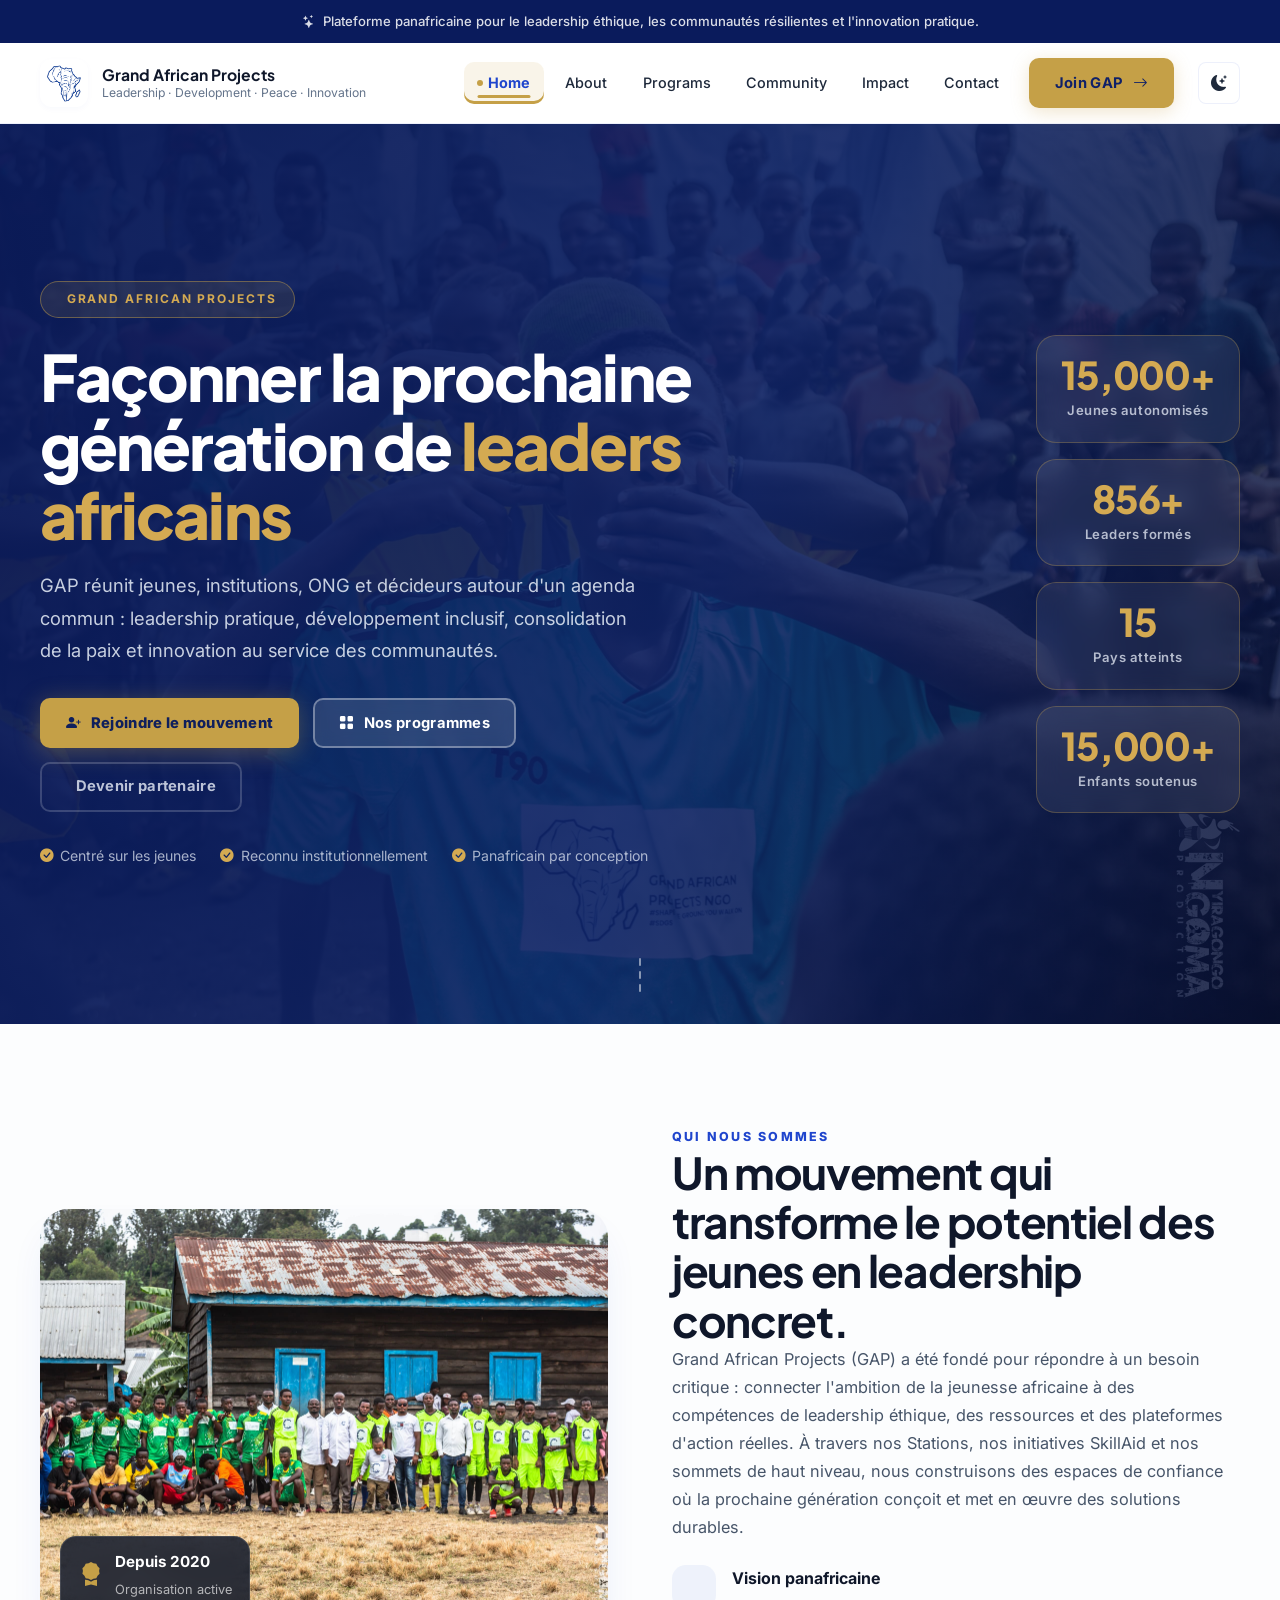
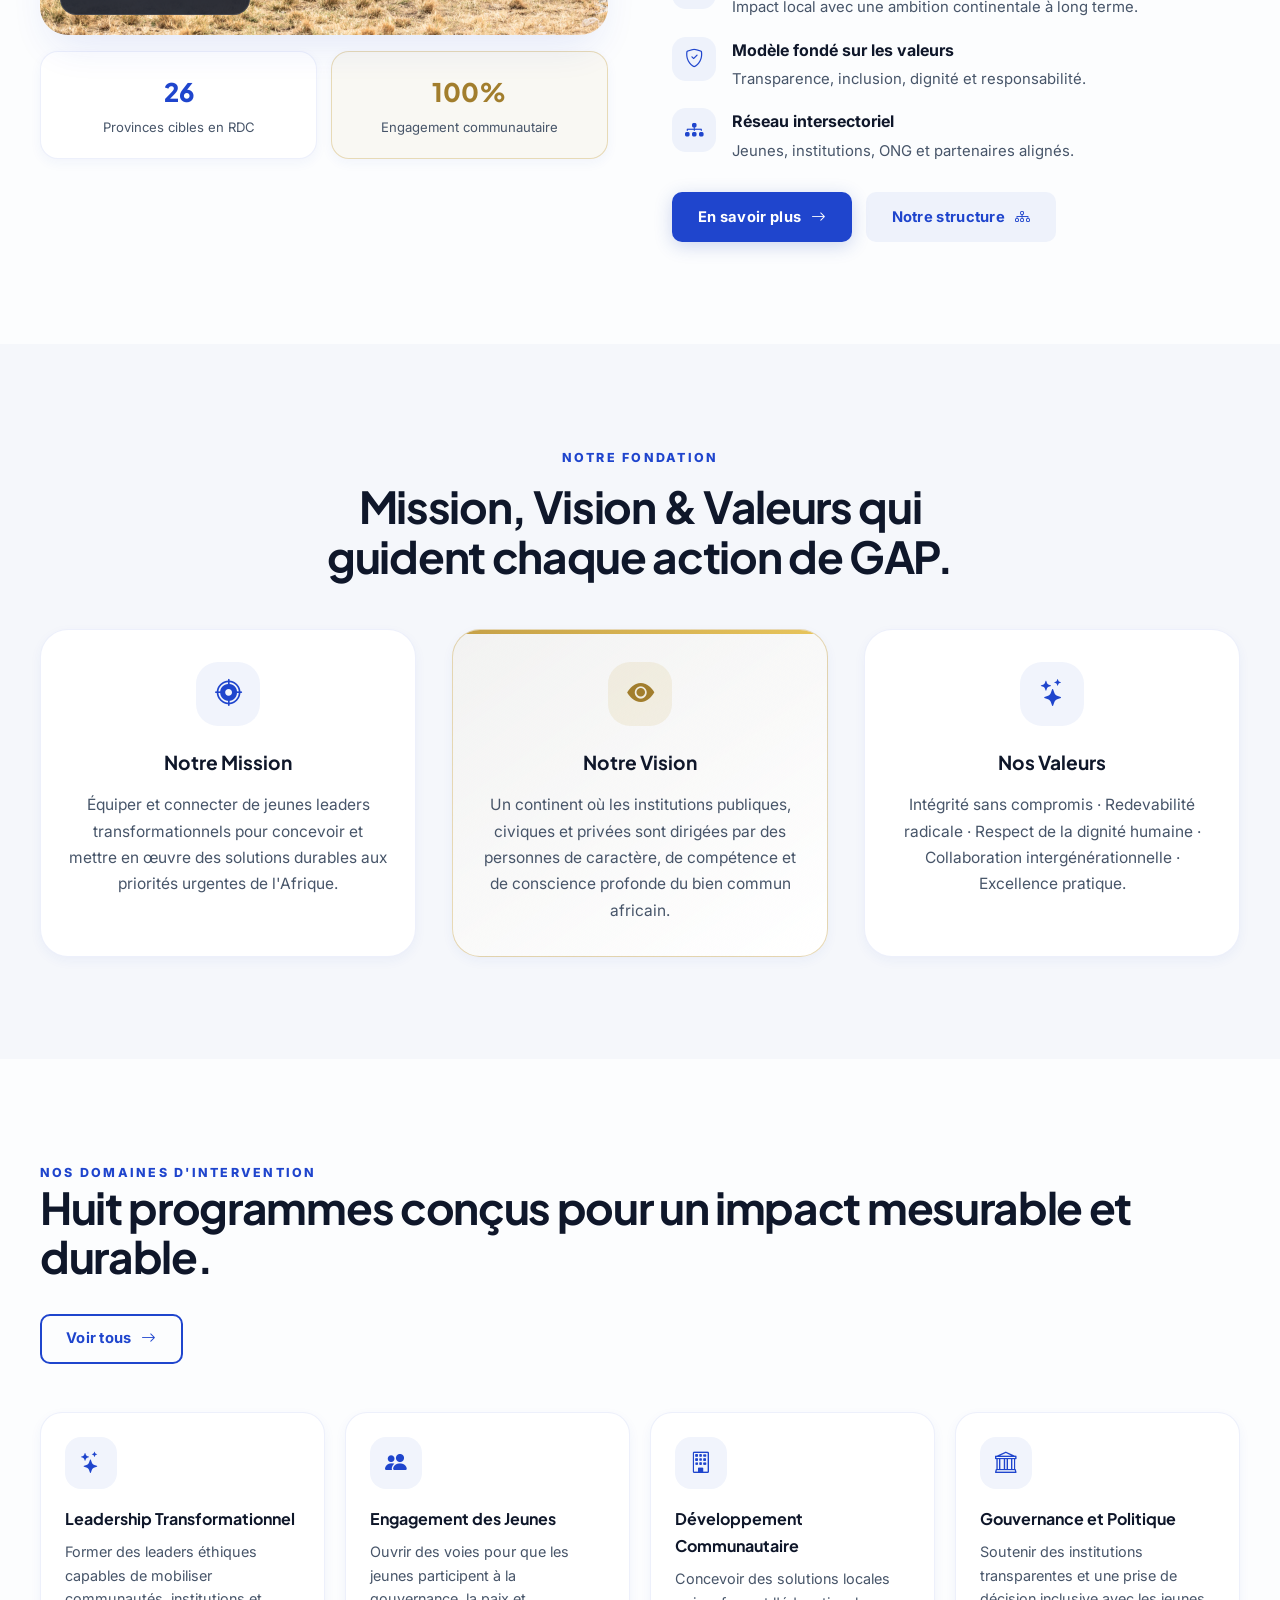
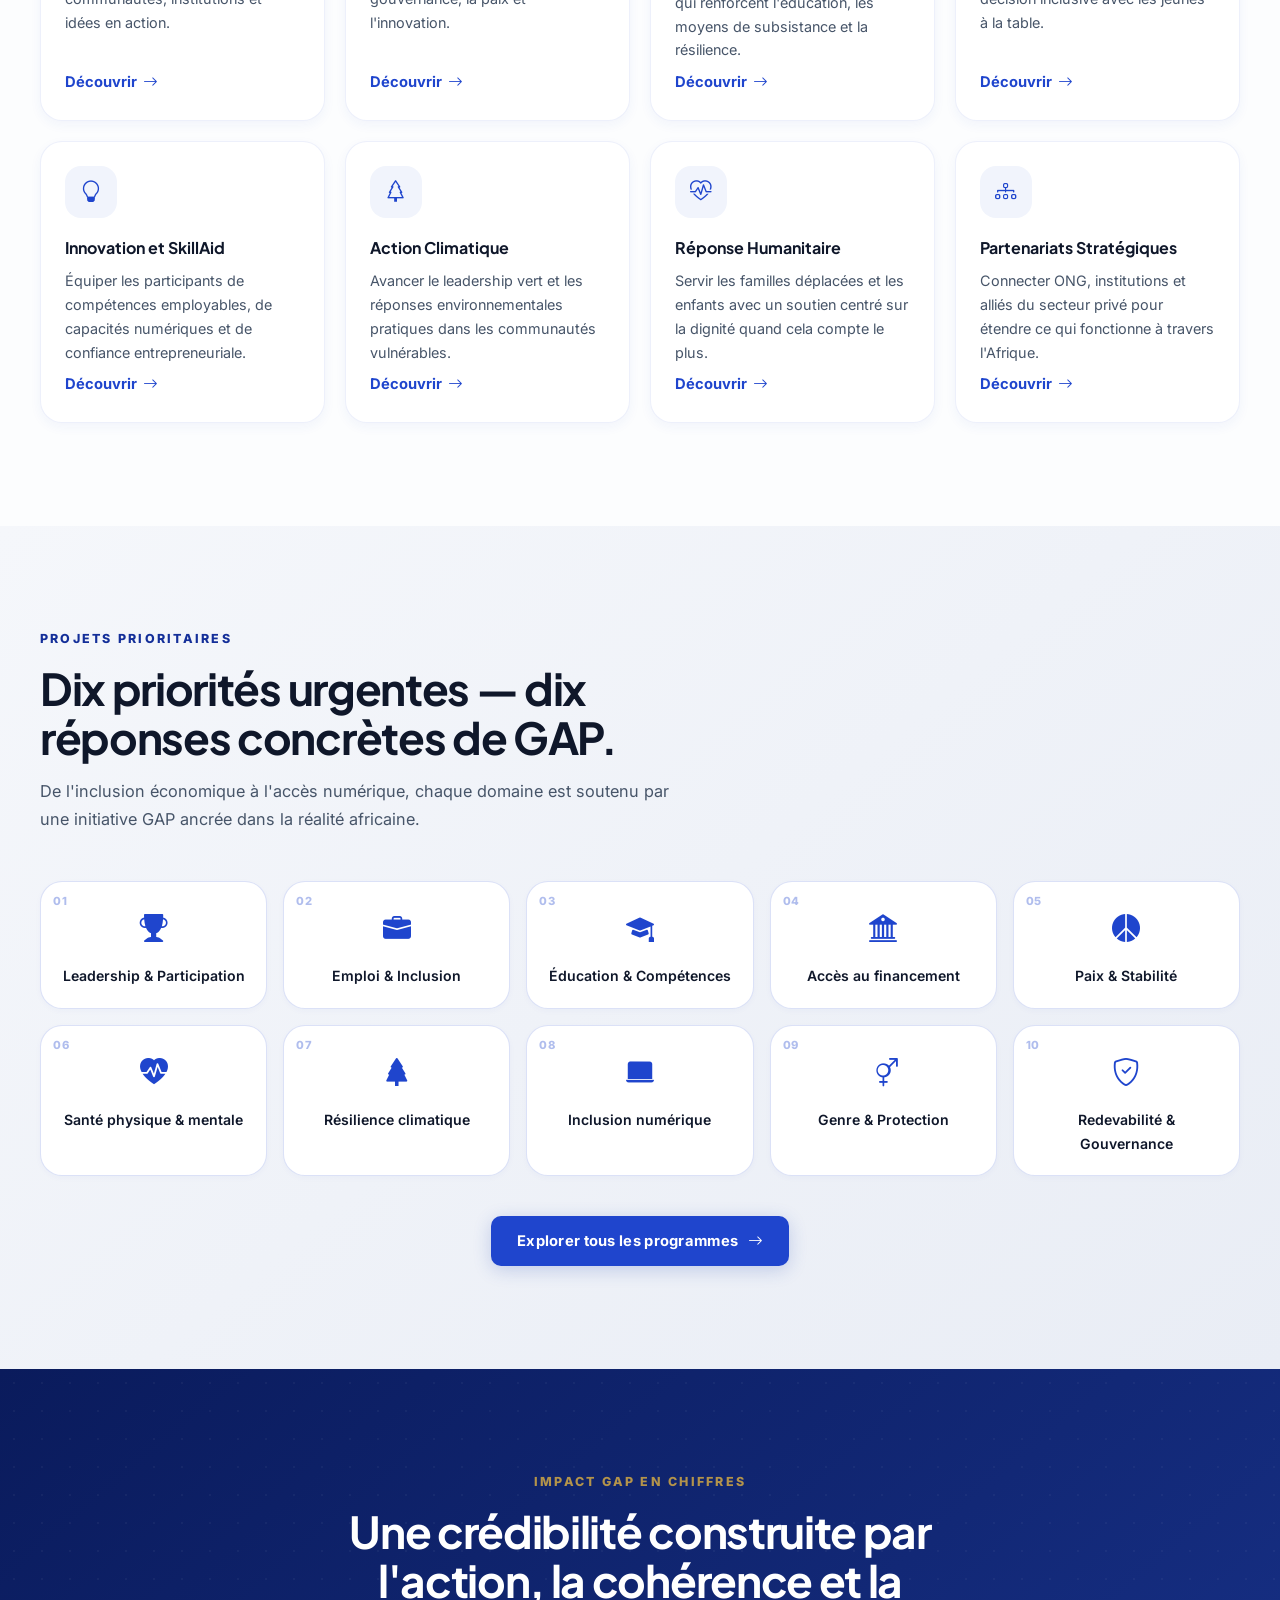
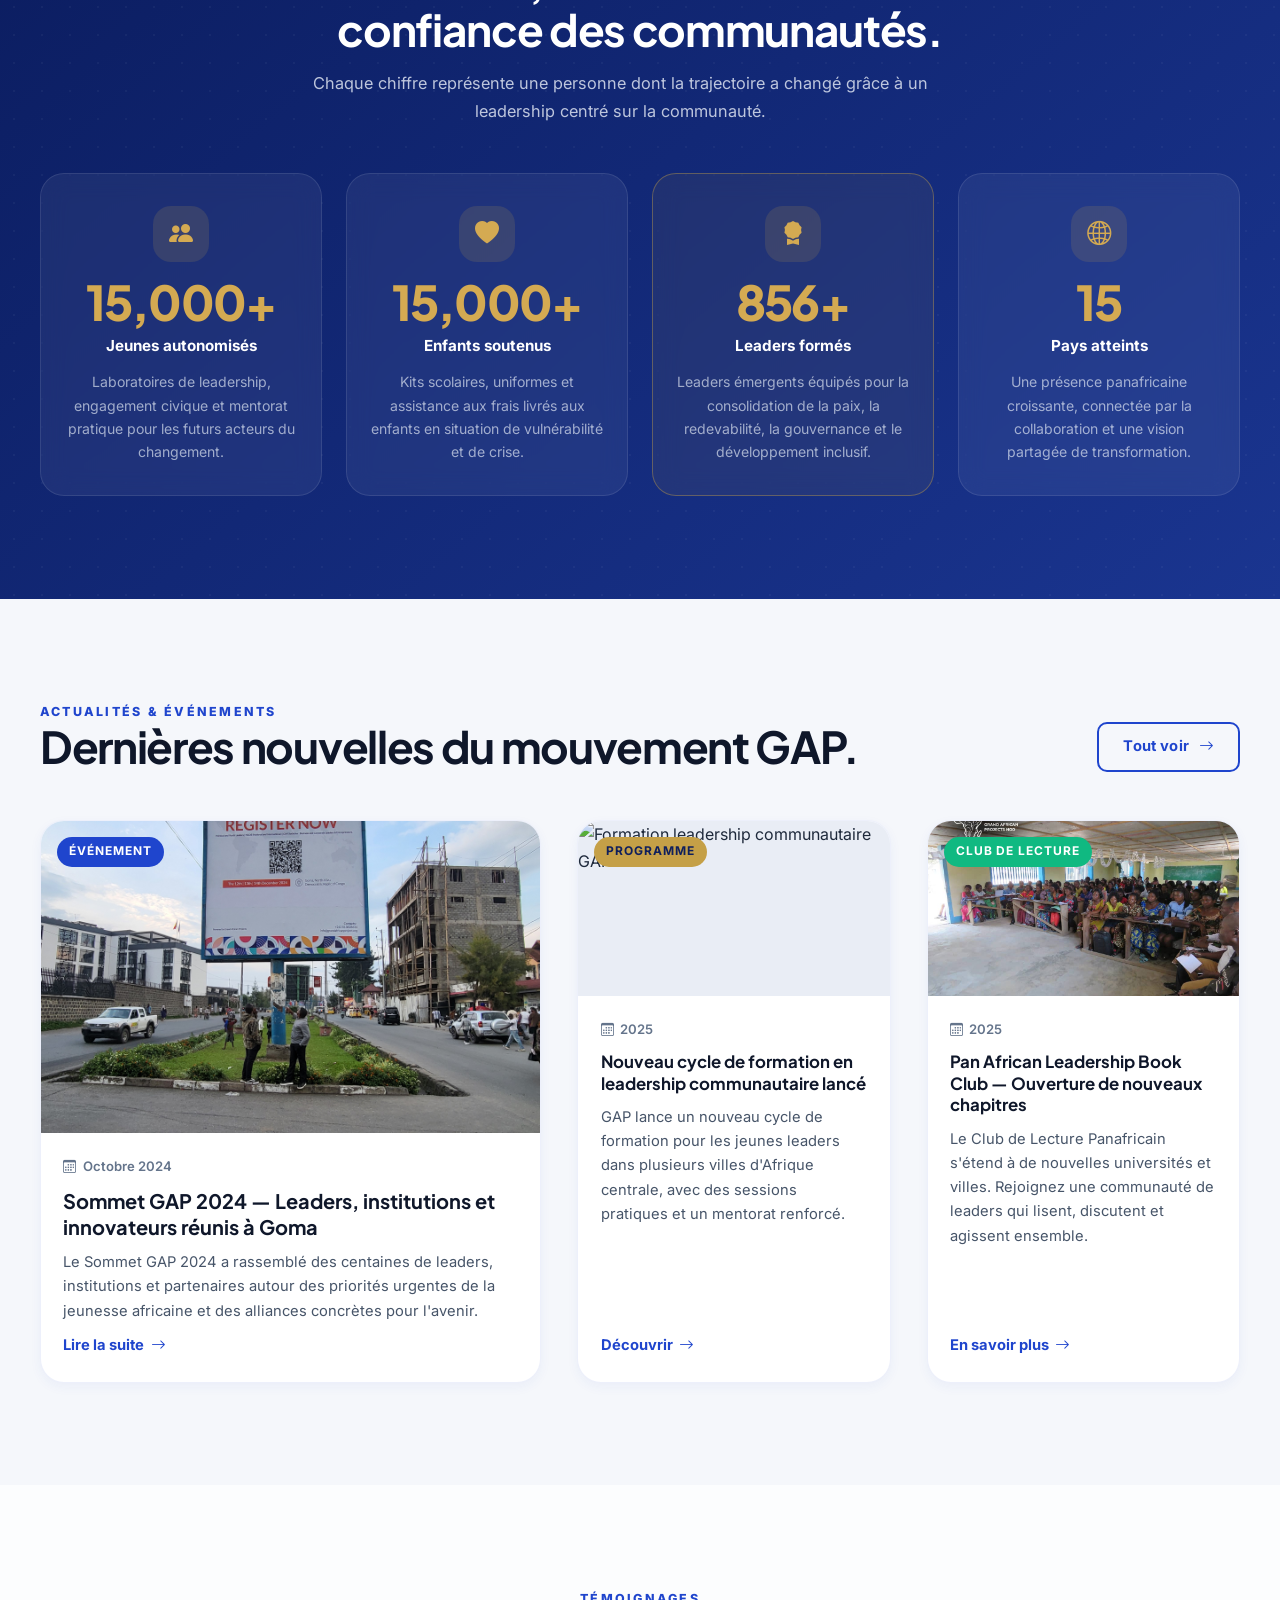
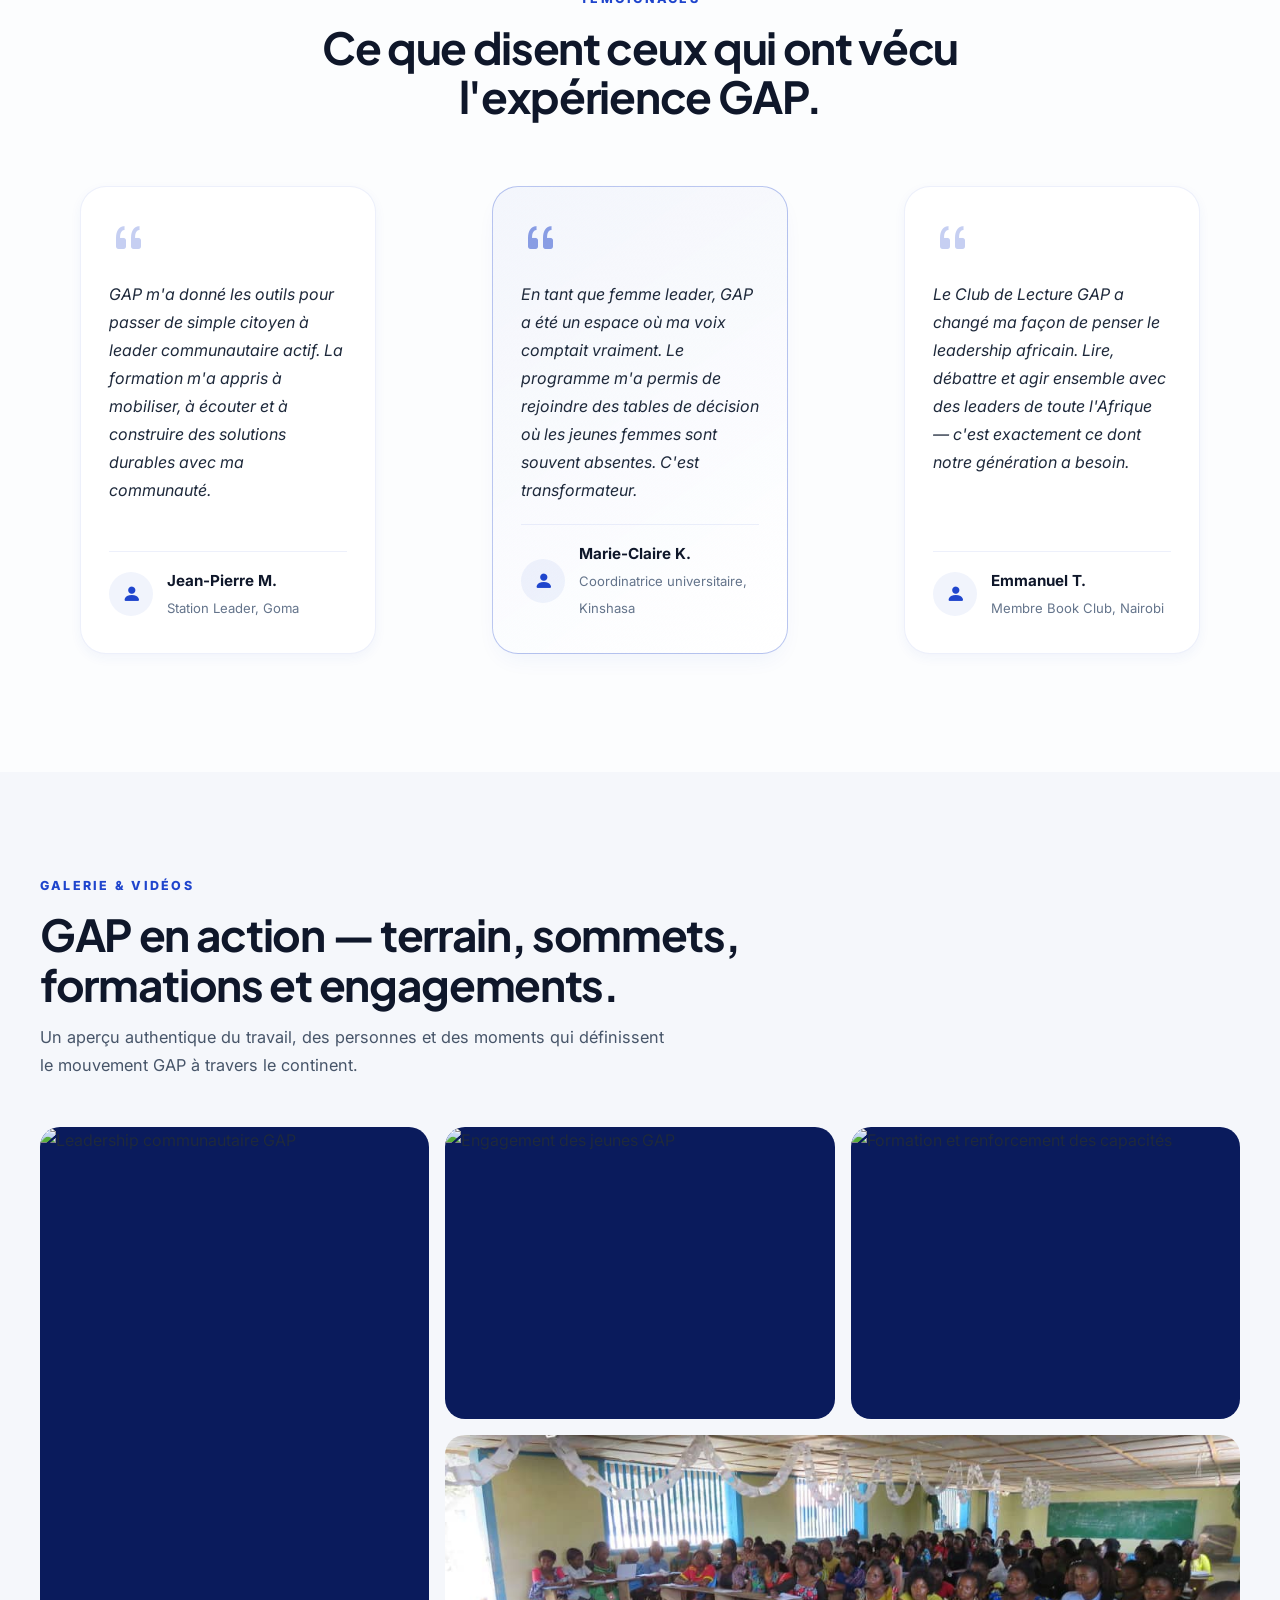
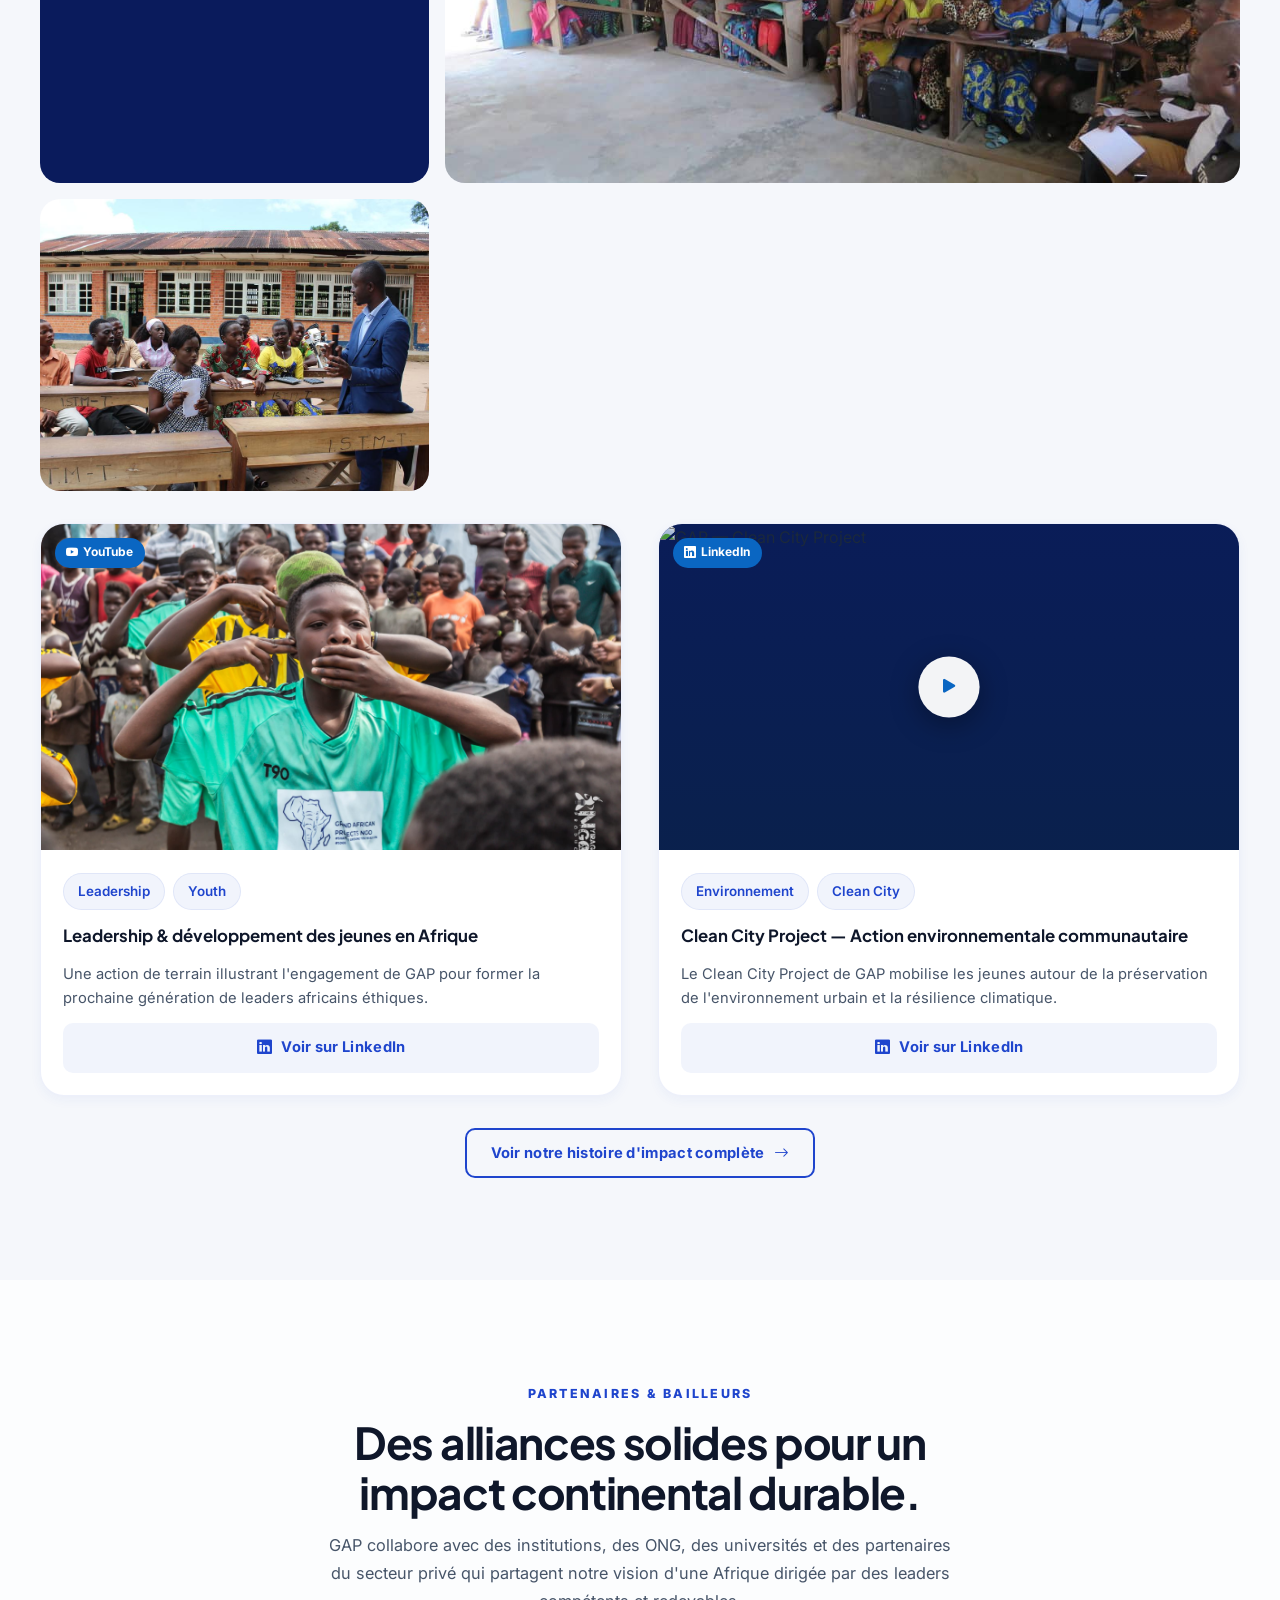
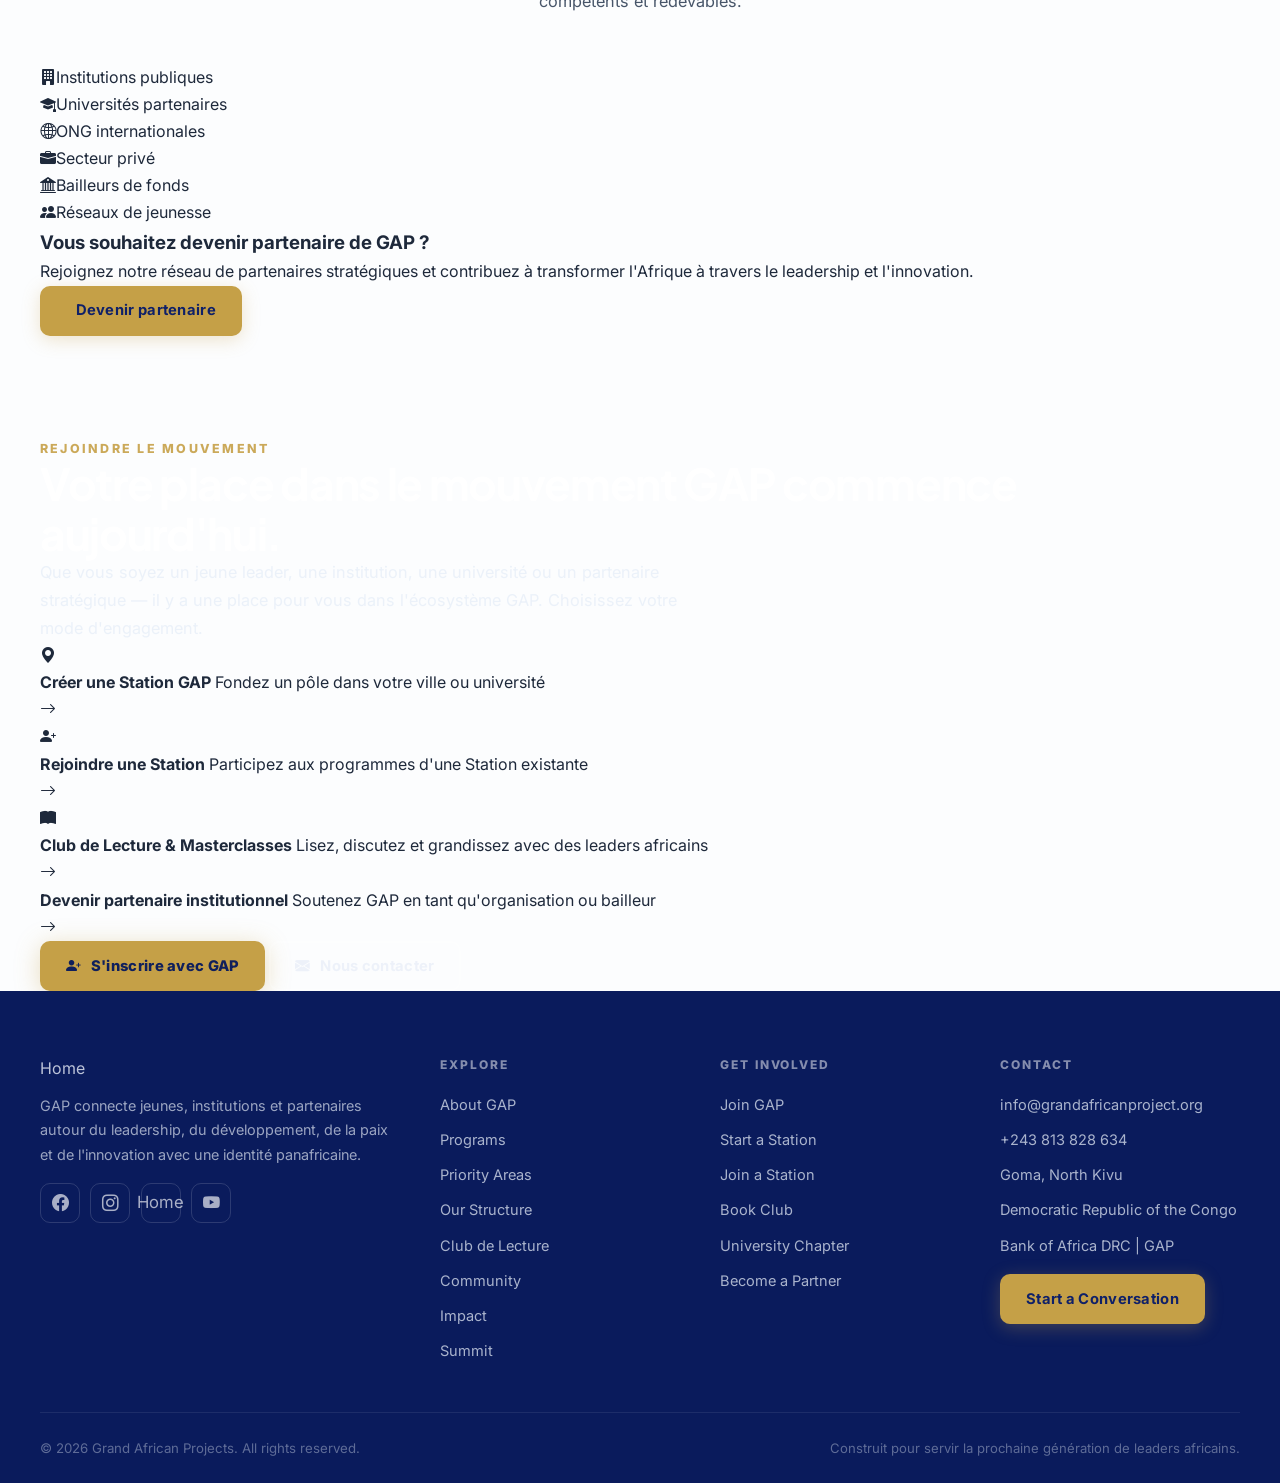
==== commit 280f8a5d: "last" ====
--- a/index.html
+++ b/index.html
@@ -1,44 +1,42 @@
 <!DOCTYPE html>
 <html lang="fr" data-theme="light">
-
 <head>
   <meta charset="utf-8">
   <meta name="viewport" content="width=device-width, initial-scale=1">
-  <title>Grand African Projects | Leadership, Développement, Paix et Innovation</title>
-  <meta name="description"
-    content="Grand African Projects (GAP) est une plateforme panafricaine qui avance le leadership éthique, le développement, la paix et l'innovation à travers l'autonomisation des jeunes et la transformation communautaire.">
-  <meta name="theme-color" content="#2347B5">
+  <title>Grand African Projects | Leadership, Développement, Paix et Innovation en Afrique</title>
+  <meta name="description" content="Grand African Projects (GAP) est une plateforme panafricaine qui avance le leadership éthique, le développement inclusif, la paix et l'innovation à travers l'autonomisation des jeunes et la transformation communautaire en Afrique.">
+  <meta name="keywords" content="Grand African Projects, GAP, leadership africain, jeunesse Afrique, développement, paix, ONG Goma, panafricain">
+  <meta name="theme-color" content="#1F45CD">
   <meta property="og:title" content="Grand African Projects — Construire la prochaine génération de leaders africains">
-  <meta property="og:description"
-    content="GAP est une plateforme panafricaine qui avance le leadership, le développement, la paix et l'innovation.">
+  <meta property="og:description" content="GAP est une plateforme panafricaine qui avance le leadership, le développement, la paix et l'innovation à travers l'Afrique.">
   <meta property="og:type" content="website">
   <meta property="og:url" content="https://grandafricanproject.org/">
   <meta property="og:image" content="https://grandafricanproject.org/assets/img/logo.png">
+  <meta name="twitter:card" content="summary_large_image">
+  <meta name="twitter:title" content="Grand African Projects">
+  <meta name="twitter:description" content="Construire la prochaine génération de leaders africains.">
   <link rel="canonical" href="https://grandafricanproject.org/">
   <link rel="icon" type="image/png" href="assets/img/logo.png">
   <link rel="apple-touch-icon" href="assets/img/logo.png">
   <link rel="preconnect" href="https://fonts.googleapis.com">
   <link rel="preconnect" href="https://fonts.gstatic.com" crossorigin>
-  <link
-    href="https://fonts.googleapis.com/css2?family=Inter:wght@400;500;600;700;800&family=Poppins:wght@600;700;800&display=swap"
-    rel="stylesheet">
+  <link href="https://fonts.googleapis.com/css2?family=Inter:wght@400;500;600;700;800&family=Plus+Jakarta+Sans:wght@600;700;800&family=Playfair+Display:ital,wght@0,600;1,500&display=swap" rel="stylesheet">
   <link rel="stylesheet" href="assets/vendor/bootstrap-icons/bootstrap-icons.css">
   <link rel="stylesheet" href="assets/css/site.css">
+  <link rel="stylesheet" href="assets/css/home.css">
   <script src="assets/js/translate.js"></script>
   <script src="https://translate.google.com/translate_a/element.js?cb=googleTranslateElementInit"></script>
   <script defer src="assets/js/site.js"></script>
 </head>
-
 <body data-page="index">
   <a class="skip-link" href="#main">Aller au contenu</a>
 
-  <!-- ═══════════════════ HEADER ═══════════════════ -->
+  <!-- ══════════ HEADER ══════════ -->
   <header class="site-header" id="site-header">
     <div class="announcement">
       <div class="container">
-        <i class="bi bi-globe-africa" aria-hidden="true"></i>
-        Plateforme panafricaine pour le leadership éthique, les communautés résilientes et l'innovation pratique à
-        travers l'Afrique.
+        <i class="bi bi-stars" aria-hidden="true"></i>
+        Plateforme panafricaine pour le leadership éthique, les communautés résilientes et l'innovation pratique.
       </div>
     </div>
     <div class="container nav-shell">
@@ -56,19 +54,15 @@
         <a class="nav-link" href="community.html">Communauté</a>
         <a class="nav-link" href="impact.html">Impact</a>
         <a class="nav-link" href="contact.html">Contact</a>
-        <a class="button button-accent nav-cta" href="join.html">Rejoindre GAP <i class="bi bi-arrow-right"
-            aria-hidden="true"></i></a>
+        <a class="button button-accent nav-cta" href="join.html">Rejoindre GAP <i class="bi bi-arrow-right" aria-hidden="true"></i></a>
       </nav>
       <div class="header-tools">
         <div id="google_translate_element"></div>
-
-        <button class="theme-toggle" type="button" data-theme-toggle aria-label="Basculer le thème sombre"
-          aria-pressed="false">
+        <button class="theme-toggle" type="button" data-theme-toggle aria-label="Basculer le thème" aria-pressed="false">
           <i class="bi bi-moon-stars-fill" aria-hidden="true"></i>
-          <span class="theme-toggle-text">Basculer le thème</span>
+          <span class="theme-toggle-text">Thème</span>
         </button>
-        <button class="nav-toggle" type="button" data-nav-toggle aria-expanded="false"
-          aria-controls="primary-navigation" aria-label="Ouvrir la navigation">
+        <button class="nav-toggle" type="button" data-nav-toggle aria-expanded="false" aria-controls="primary-navigation" aria-label="Ouvrir la navigation">
           <i class="bi bi-list" aria-hidden="true"></i>
         </button>
       </div>
@@ -77,515 +71,559 @@
 
   <main id="main">
 
-    <!-- ═══════════════════ HERO ═══════════════════ -->
-    <section class="hero glow-blob-container dots-pattern">
-      <div class="glow-blob top-right"></div>
-      <div class="glow-blob bottom-left" style="opacity: 0.6;"></div>
-      <div class="container hero-grid">
-        <div class="hero-copy" data-reveal>
-          <span class="eyebrow"><i class="bi bi-globe-africa" aria-hidden="true"></i> Grand African Projects</span>
-          <h1 class="hero-title">Construire la prochaine génération de leaders et de solutions pour l'Afrique</h1>
-          <p class="hero-text">Grand African Projects (GAP) rassemble les jeunes, les institutions, les ONG et les décideurs politiques autour d'un agenda partagé : façonner la prochaine génération de leaders à travers un leadership pratique, un développement inclusif, la consolidation de la paix et une innovation qui fait progresser les communautés.</p>
-          <div class="hero-actions">
-            <a class="button" href="join.html">Rejoindre le mouvement <i class="bi bi-arrow-up-right"
-                aria-hidden="true"></i></a>
-            <a class="button button-accent" href="programs.html#special-focus">Domaines prioritaires <i
-                class="bi bi-grid" aria-hidden="true"></i></a>
-            <a class="button button-outline" href="contact.html#partner-form">Devenir partenaire <i
-                class="bi bi-briefcase" aria-hidden="true"></i></a>
-          </div>
-          <div class="hero-trust">
-            <span><i class="bi bi-check-circle-fill" aria-hidden="true"></i> Centré sur les jeunes</span>
-            <span><i class="bi bi-check-circle-fill" aria-hidden="true"></i> Prêt pour les institutions</span>
-            <span><i class="bi bi-check-circle-fill" aria-hidden="true"></i> Panafricain par conception</span>
-          </div>
-        </div>
-        <div class="hero-visual" data-reveal>
-          <div class="hero-panel">
-            <div class="photo-frame hero-photo video-card-thumb" data-video-id="9WXQrxOrCFA">
-              <img src="assets/img/grand teamfootbal.jpg" alt="Engagement communautaire GAP avec de jeunes leaders"
-                width="1280" height="1600" loading="eager">
-              <div class="video-card-play-overlay">
-                <button class="video-play-btn" type="button" aria-label="Lire la vidéo"><i class="bi bi-play-fill"
-                    aria-hidden="true"></i></button>
-              </div>
+  <!-- ══════════ 1. HERO ══════════ -->
+  <section class="h-hero" aria-label="Introduction">
+    <div class="h-hero__bg">
+      <img src="assets/img/grand teamfootbal.jpg" alt="" role="presentation" loading="eager" fetchpriority="high">
+      <div class="h-hero__overlay"></div>
+    </div>
+    <div class="container h-hero__content">
+      <div class="h-hero__text" data-reveal>
+        <span class="h-hero__kicker"><i class="bi bi-globe-africa"></i> Grand African Projects</span>
+        <h1 class="h-hero__title">Façonner la prochaine génération de <em>leaders africains</em></h1>
+        <p class="h-hero__sub">GAP réunit jeunes, institutions, ONG et décideurs autour d'un agenda commun : leadership pratique, développement inclusif, consolidation de la paix et innovation au service des communautés.</p>
+        <div class="h-hero__actions">
+          <a class="button h-btn-primary" href="join.html"><i class="bi bi-person-plus-fill"></i> Rejoindre le mouvement</a>
+          <a class="button h-btn-secondary" href="programs.html"><i class="bi bi-grid-fill"></i> Nos programmes</a>
+          <a class="button h-btn-ghost" href="contact.html#partner-form"><i class="bi bi-handshake"></i> Devenir partenaire</a>
+        </div>
+        <div class="h-hero__trust">
+          <span><i class="bi bi-check-circle-fill"></i> Centré sur les jeunes</span>
+          <span><i class="bi bi-check-circle-fill"></i> Reconnu institutionnellement</span>
+          <span><i class="bi bi-check-circle-fill"></i> Panafricain par conception</span>
+        </div>
+      </div>
+      <div class="h-hero__stats" data-reveal>
+        <div class="h-stat-card">
+          <span class="h-stat-num" data-counter="15000" data-counter-suffix="+">15 000+</span>
+          <span class="h-stat-lbl">Jeunes autonomisés</span>
+        </div>
+        <div class="h-stat-card">
+          <span class="h-stat-num" data-counter="856" data-counter-suffix="+">856+</span>
+          <span class="h-stat-lbl">Leaders formés</span>
+        </div>
+        <div class="h-stat-card">
+          <span class="h-stat-num" data-counter="15">15</span>
+          <span class="h-stat-lbl">Pays atteints</span>
+        </div>
+        <div class="h-stat-card">
+          <span class="h-stat-num" data-counter="15000" data-counter-suffix="+">15 000+</span>
+          <span class="h-stat-lbl">Enfants soutenus</span>
+        </div>
+      </div>
+    </div>
+    <div class="h-hero__scroll" aria-hidden="true">
+      <span></span>
+      <span></span>
+      <span></span>
+    </div>
+  </section>
+
+  <!-- ══════════ 2. À PROPOS ══════════ -->
+  <section class="section h-about" id="about">
+    <div class="container h-about__grid">
+      <div class="h-about__media" data-reveal>
+        <div class="h-about__img-wrap">
+          <img src="assets/img/team.jpg" alt="Équipe GAP et membres de la communauté" loading="lazy">
+          <div class="h-about__badge">
+            <i class="bi bi-award-fill"></i>
+            <div>
+              <strong>Depuis 2020</strong>
+              <span>Organisation active</span>
             </div>
-
-
-            <div class="hero-metrics">
-              <div class="hero-metric">
-                <span class="label">Leaders formés</span>
-                <strong>560+</strong>
-              </div>
-              <div class="hero-metric">
-                <span class="label">Enfants soutenus</span>
-                <strong>5 000+</strong>
-              </div>
+          </div>
+        </div>
+        <div class="h-about__side-stat">
+          <div class="h-about__side-item">
+            <strong>26</strong>
+            <span>Provinces cibles en RDC</span>
+          </div>
+          <div class="h-about__side-item accent">
+            <strong>100%</strong>
+            <span>Engagement communautaire</span>
+          </div>
+        </div>
+      </div>
+      <div class="h-about__copy" data-reveal>
+        <span class="section-kicker">Qui nous sommes</span>
+        <h2 class="section-heading">Un mouvement qui transforme le potentiel des jeunes en leadership concret.</h2>
+        <p class="section-copy">Grand African Projects (GAP) a été fondé pour répondre à un besoin critique : connecter l'ambition de la jeunesse africaine à des compétences de leadership éthique, des ressources et des plateformes d'action réelles. À travers nos Stations, nos initiatives SkillAid et nos sommets de haut niveau, nous construisons des espaces de confiance où la prochaine génération conçoit et met en œuvre des solutions durables.</p>
+        <div class="h-about__features">
+          <div class="h-about__feat">
+            <div class="h-feat-icon"><i class="bi bi-globe-africa"></i></div>
+            <div><strong>Vision panafricaine</strong><p>Impact local avec une ambition continentale à long terme.</p></div>
+          </div>
+          <div class="h-about__feat">
+            <div class="h-feat-icon"><i class="bi bi-shield-check"></i></div>
+            <div><strong>Modèle fondé sur les valeurs</strong><p>Transparence, inclusion, dignité et responsabilité.</p></div>
+          </div>
+          <div class="h-about__feat">
+            <div class="h-feat-icon"><i class="bi bi-diagram-3-fill"></i></div>
+            <div><strong>Réseau intersectoriel</strong><p>Jeunes, institutions, ONG et partenaires alignés.</p></div>
+          </div>
+        </div>
+        <div class="actions" style="margin-top:1.75rem;">
+          <a class="button" href="about.html">En savoir plus <i class="bi bi-arrow-right"></i></a>
+          <a class="button button-ghost" href="about.html#structure">Notre structure <i class="bi bi-diagram-3"></i></a>
+        </div>
+      </div>
+    </div>
+  </section>
+
+  <!-- ══════════ 3. MISSION / VISION / VALEURS ══════════ -->
+  <section class="section surface-muted h-mvv" id="mission">
+    <div class="container">
+      <div class="section-header" data-reveal style="max-width:680px; margin-inline:auto; text-align:center;">
+        <span class="section-kicker">Notre fondation</span>
+        <h2 class="section-heading">Mission, Vision &amp; Valeurs qui guident chaque action de GAP.</h2>
+      </div>
+      <div class="h-mvv__grid">
+        <article class="h-mvv__card" data-reveal>
+          <div class="h-mvv__icon blue"><i class="bi bi-crosshair2"></i></div>
+          <h3>Notre Mission</h3>
+          <p>Équiper et connecter de jeunes leaders transformationnels pour concevoir et mettre en œuvre des solutions durables aux priorités urgentes de l'Afrique.</p>
+        </article>
+        <article class="h-mvv__card featured" data-reveal>
+          <div class="h-mvv__icon gold"><i class="bi bi-eye-fill"></i></div>
+          <h3>Notre Vision</h3>
+          <p>Un continent où les institutions publiques, civiques et privées sont dirigées par des personnes de caractère, de compétence et de conscience profonde du bien commun africain.</p>
+        </article>
+        <article class="h-mvv__card" data-reveal>
+          <div class="h-mvv__icon blue"><i class="bi bi-stars"></i></div>
+          <h3>Nos Valeurs</h3>
+          <p>Intégrité sans compromis · Redevabilité radicale · Respect de la dignité humaine · Collaboration intergénérationnelle · Excellence pratique.</p>
+        </article>
+      </div>
+    </div>
+  </section>
+
+  <!-- ══════════ 4. PROGRAMMES ══════════ -->
+  <section class="section h-programs" id="programs-preview">
+    <div class="container">
+      <div class="h-programs__header" data-reveal>
+        <div>
+          <span class="section-kicker">Nos domaines d'intervention</span>
+          <h2 class="section-heading">Huit programmes conçus pour un impact mesurable et durable.</h2>
+        </div>
+        <a class="button button-outline" href="programs.html">Voir tous <i class="bi bi-arrow-right"></i></a>
+      </div>
+      <div class="h-programs__grid">
+        <article class="h-prog-card" data-reveal>
+          <div class="h-prog-card__icon"><i class="bi bi-stars"></i></div>
+          <div class="h-prog-card__body">
+            <h3>Leadership Transformationnel</h3>
+            <p>Former des leaders éthiques capables de mobiliser communautés, institutions et idées en action.</p>
+            <a class="text-link" href="programs.html#leadership">Découvrir <i class="bi bi-arrow-right"></i></a>
+          </div>
+        </article>
+        <article class="h-prog-card" data-reveal>
+          <div class="h-prog-card__icon"><i class="bi bi-people-fill"></i></div>
+          <div class="h-prog-card__body">
+            <h3>Engagement des Jeunes</h3>
+            <p>Ouvrir des voies pour que les jeunes participent à la gouvernance, la paix et l'innovation.</p>
+            <a class="text-link" href="programs.html#youth">Découvrir <i class="bi bi-arrow-right"></i></a>
+          </div>
+        </article>
+        <article class="h-prog-card" data-reveal>
+          <div class="h-prog-card__icon"><i class="bi bi-building"></i></div>
+          <div class="h-prog-card__body">
+            <h3>Développement Communautaire</h3>
+            <p>Concevoir des solutions locales qui renforcent l'éducation, les moyens de subsistance et la résilience.</p>
+            <a class="text-link" href="programs.html#community">Découvrir <i class="bi bi-arrow-right"></i></a>
+          </div>
+        </article>
+        <article class="h-prog-card" data-reveal>
+          <div class="h-prog-card__icon"><i class="bi bi-bank"></i></div>
+          <div class="h-prog-card__body">
+            <h3>Gouvernance et Politique</h3>
+            <p>Soutenir des institutions transparentes et une prise de décision inclusive avec les jeunes à la table.</p>
+            <a class="text-link" href="programs.html#governance">Découvrir <i class="bi bi-arrow-right"></i></a>
+          </div>
+        </article>
+        <article class="h-prog-card" data-reveal>
+          <div class="h-prog-card__icon"><i class="bi bi-lightbulb"></i></div>
+          <div class="h-prog-card__body">
+            <h3>Innovation et SkillAid</h3>
+            <p>Équiper les participants de compétences employables, de capacités numériques et de confiance entrepreneuriale.</p>
+            <a class="text-link" href="programs.html#skillair">Découvrir <i class="bi bi-arrow-right"></i></a>
+          </div>
+        </article>
+        <article class="h-prog-card" data-reveal>
+          <div class="h-prog-card__icon"><i class="bi bi-tree"></i></div>
+          <div class="h-prog-card__body">
+            <h3>Action Climatique</h3>
+            <p>Avancer le leadership vert et les réponses environnementales pratiques dans les communautés vulnérables.</p>
+            <a class="text-link" href="programs.html#climate">Découvrir <i class="bi bi-arrow-right"></i></a>
+          </div>
+        </article>
+        <article class="h-prog-card" data-reveal>
+          <div class="h-prog-card__icon"><i class="bi bi-heart-pulse"></i></div>
+          <div class="h-prog-card__body">
+            <h3>Réponse Humanitaire</h3>
+            <p>Servir les familles déplacées et les enfants avec un soutien centré sur la dignité quand cela compte le plus.</p>
+            <a class="text-link" href="programs.html#humanitarian">Découvrir <i class="bi bi-arrow-right"></i></a>
+          </div>
+        </article>
+        <article class="h-prog-card" data-reveal>
+          <div class="h-prog-card__icon"><i class="bi bi-diagram-3"></i></div>
+          <div class="h-prog-card__body">
+            <h3>Partenariats Stratégiques</h3>
+            <p>Connecter ONG, institutions et alliés du secteur privé pour étendre ce qui fonctionne à travers l'Afrique.</p>
+            <a class="text-link" href="programs.html#partnerships">Découvrir <i class="bi bi-arrow-right"></i></a>
+          </div>
+        </article>
+      </div>
+    </div>
+  </section>
+
+  <!-- ══════════ 5. PROJETS EN COURS / FOCUS ══════════ -->
+  <section class="section surface-brand h-focus" id="focus-preview">
+    <div class="container">
+      <div class="section-header" data-reveal>
+        <span class="section-kicker">Projets prioritaires</span>
+        <h2 class="section-heading">Dix priorités urgentes — dix réponses concrètes de GAP.</h2>
+        <p class="section-copy">De l'inclusion économique à l'accès numérique, chaque domaine est soutenu par une initiative GAP ancrée dans la réalité africaine.</p>
+      </div>
+      <div class="h-focus__grid" data-reveal>
+        <a href="programs.html#leadership" class="h-focus__item">
+          <div class="h-focus__num">01</div>
+          <i class="bi bi-trophy-fill"></i>
+          <span>Leadership &amp; Participation</span>
+        </a>
+        <a href="programs.html#economy" class="h-focus__item">
+          <div class="h-focus__num">02</div>
+          <i class="bi bi-briefcase-fill"></i>
+          <span>Emploi &amp; Inclusion</span>
+        </a>
+        <a href="programs.html#education" class="h-focus__item">
+          <div class="h-focus__num">03</div>
+          <i class="bi bi-mortarboard-fill"></i>
+          <span>Éducation &amp; Compétences</span>
+        </a>
+        <a href="programs.html#finance" class="h-focus__item">
+          <div class="h-focus__num">04</div>
+          <i class="bi bi-bank2"></i>
+          <span>Accès au financement</span>
+        </a>
+        <a href="programs.html#peace" class="h-focus__item">
+          <div class="h-focus__num">05</div>
+          <i class="bi bi-peace-fill"></i>
+          <span>Paix &amp; Stabilité</span>
+        </a>
+        <a href="programs.html#health" class="h-focus__item">
+          <div class="h-focus__num">06</div>
+          <i class="bi bi-heart-pulse-fill"></i>
+          <span>Santé physique &amp; mentale</span>
+        </a>
+        <a href="programs.html#climate" class="h-focus__item">
+          <div class="h-focus__num">07</div>
+          <i class="bi bi-tree-fill"></i>
+          <span>Résilience climatique</span>
+        </a>
+        <a href="programs.html#digital" class="h-focus__item">
+          <div class="h-focus__num">08</div>
+          <i class="bi bi-laptop-fill"></i>
+          <span>Inclusion numérique</span>
+        </a>
+        <a href="programs.html#gender" class="h-focus__item">
+          <div class="h-focus__num">09</div>
+          <i class="bi bi-gender-ambiguous"></i>
+          <span>Genre &amp; Protection</span>
+        </a>
+        <a href="programs.html#governance" class="h-focus__item">
+          <div class="h-focus__num">10</div>
+          <i class="bi bi-shield-check"></i>
+          <span>Redevabilité &amp; Gouvernance</span>
+        </a>
+      </div>
+      <div class="actions" style="margin-top:2.5rem;justify-content:center;" data-reveal>
+        <a class="button" href="programs.html">Explorer tous les programmes <i class="bi bi-arrow-right"></i></a>
+      </div>
+    </div>
+  </section>
+
+  <!-- ══════════ 6. CHIFFRES CLÉS ══════════ -->
+  <section class="section h-kpi" id="impact-glance">
+    <div class="h-kpi__bg" aria-hidden="true"></div>
+    <div class="container">
+      <div class="section-header" data-reveal style="max-width:680px;margin-inline:auto;text-align:center;">
+        <span class="section-kicker">Impact GAP en chiffres</span>
+        <h2 class="section-heading">Une crédibilité construite par l'action, la cohérence et la confiance des communautés.</h2>
+        <p class="section-copy">Chaque chiffre représente une personne dont la trajectoire a changé grâce à un leadership centré sur la communauté.</p>
+      </div>
+      <div class="h-kpi__grid">
+        <article class="h-kpi__card" data-reveal>
+          <div class="h-kpi__icon"><i class="bi bi-people-fill"></i></div>
+          <strong class="h-kpi__num" data-counter="15000" data-counter-suffix="+">15 000+</strong>
+          <span class="h-kpi__lbl">Jeunes autonomisés</span>
+          <p class="h-kpi__desc">Laboratoires de leadership, engagement civique et mentorat pratique pour les futurs acteurs du changement.</p>
+        </article>
+        <article class="h-kpi__card" data-reveal>
+          <div class="h-kpi__icon"><i class="bi bi-heart-fill"></i></div>
+          <strong class="h-kpi__num" data-counter="15000" data-counter-suffix="+">15 000+</strong>
+          <span class="h-kpi__lbl">Enfants soutenus</span>
+          <p class="h-kpi__desc">Kits scolaires, uniformes et assistance aux frais livrés aux enfants en situation de vulnérabilité et de crise.</p>
+        </article>
+        <article class="h-kpi__card featured" data-reveal>
+          <div class="h-kpi__icon"><i class="bi bi-award-fill"></i></div>
+          <strong class="h-kpi__num" data-counter="856" data-counter-suffix="+">856+</strong>
+          <span class="h-kpi__lbl">Leaders formés</span>
+          <p class="h-kpi__desc">Leaders émergents équipés pour la consolidation de la paix, la redevabilité, la gouvernance et le développement inclusif.</p>
+        </article>
+        <article class="h-kpi__card" data-reveal>
+          <div class="h-kpi__icon"><i class="bi bi-globe2"></i></div>
+          <strong class="h-kpi__num" data-counter="15">15</strong>
+          <span class="h-kpi__lbl">Pays atteints</span>
+          <p class="h-kpi__desc">Une présence panafricaine croissante, connectée par la collaboration et une vision partagée de transformation.</p>
+        </article>
+      </div>
+    </div>
+  </section>
+
+  <!-- ══════════ 7. ACTUALITÉS & ÉVÉNEMENTS ══════════ -->
+  <section class="section surface-muted h-news" id="actualites">
+    <div class="container">
+      <div class="h-programs__header" data-reveal>
+        <div>
+          <span class="section-kicker">Actualités &amp; Événements</span>
+          <h2 class="section-heading">Dernières nouvelles du mouvement GAP.</h2>
+        </div>
+        <a class="button button-outline" href="impact.html">Tout voir <i class="bi bi-arrow-right"></i></a>
+      </div>
+      <div class="h-news__grid">
+        <article class="h-news__card h-news__card--featured" data-reveal>
+          <div class="h-news__thumb">
+            <img src="assets/img/20241023_171306.jpg" alt="Sommet Grand African Projects 2024 à Goma" loading="lazy">
+            <span class="h-news__badge event">Événement</span>
+          </div>
+          <div class="h-news__body">
+            <span class="h-news__date"><i class="bi bi-calendar3"></i> Octobre 2024</span>
+            <h3>Sommet GAP 2024 — Leaders, institutions et innovateurs réunis à Goma</h3>
+            <p>Le Sommet GAP 2024 a rassemblé des centaines de leaders, institutions et partenaires autour des priorités urgentes de la jeunesse africaine et des alliances concrètes pour l'avenir.</p>
+            <a class="text-link" href="summit.html">Lire la suite <i class="bi bi-arrow-right"></i></a>
+          </div>
+        </article>
+        <article class="h-news__card" data-reveal>
+          <div class="h-news__thumb">
+            <img src="assets/img/gallery/166a7449.jpg" alt="Formation leadership communautaire GAP" loading="lazy">
+            <span class="h-news__badge program">Programme</span>
+          </div>
+          <div class="h-news__body">
+            <span class="h-news__date"><i class="bi bi-calendar3"></i> 2025</span>
+            <h3>Nouveau cycle de formation en leadership communautaire lancé</h3>
+            <p>GAP lance un nouveau cycle de formation pour les jeunes leaders dans plusieurs villes d'Afrique centrale, avec des sessions pratiques et un mentorat renforcé.</p>
+            <a class="text-link" href="programs.html">Découvrir <i class="bi bi-arrow-right"></i></a>
+          </div>
+        </article>
+        <article class="h-news__card" data-reveal>
+          <div class="h-news__thumb">
+            <img src="assets/img/gallery/seance.jpg" alt="Club de lecture panafricain GAP" loading="lazy">
+            <span class="h-news__badge book">Club de lecture</span>
+          </div>
+          <div class="h-news__body">
+            <span class="h-news__date"><i class="bi bi-calendar3"></i> 2025</span>
+            <h3>Pan African Leadership Book Club — Ouverture de nouveaux chapitres</h3>
+            <p>Le Club de Lecture Panafricain s'étend à de nouvelles universités et villes. Rejoignez une communauté de leaders qui lisent, discutent et agissent ensemble.</p>
+            <a class="text-link" href="bookclub.html">En savoir plus <i class="bi bi-arrow-right"></i></a>
+          </div>
+        </article>
+      </div>
+    </div>
+  </section>
+
+  <!-- ══════════ 8. TÉMOIGNAGES ══════════ -->
+  <section class="section h-testimonials" id="temoignages">
+    <div class="container">
+      <div class="section-header" data-reveal style="max-width:640px;margin-inline:auto;text-align:center;">
+        <span class="section-kicker">Témoignages</span>
+        <h2 class="section-heading">Ce que disent ceux qui ont vécu l'expérience GAP.</h2>
+      </div>
+      <div class="h-testi__grid">
+        <blockquote class="h-testi__card" data-reveal>
+          <div class="h-testi__quote"><i class="bi bi-quote"></i></div>
+          <p>GAP m'a donné les outils pour passer de simple citoyen à leader communautaire actif. La formation m'a appris à mobiliser, à écouter et à construire des solutions durables avec ma communauté.</p>
+          <footer class="h-testi__author">
+            <div class="h-testi__avatar"><i class="bi bi-person-fill"></i></div>
+            <div>
+              <strong>Jean-Pierre M.</strong>
+              <span>Station Leader, Goma</span>
             </div>
-          </div>
-        </div>
-      </div>
-    </section>
-
-    <!-- ═══════════════════ IMPACT KPI ═══════════════════ -->
-    <section class="section surface-muted" id="impact-glance">
-      <div class="container">
-        <div class="section-header" data-reveal>
-          <span class="section-kicker">Impact GAP en un coup d'œil</span>
-          <h2 class="section-heading">Une crédibilité construite par l'action, la cohérence et la confiance des
-            communautés.</h2>
-          <p class="section-copy">Chaque chiffre représente une personne dont la trajectoire a changé grâce à un
-            leadership centré sur la communauté et des partenariats dédiés.</p>
-        </div>
-        <div class="kpi-grid">
-          <article class="kpi-card" data-reveal>
-            <div class="kpi-icon"><i class="bi bi-people-fill" aria-hidden="true"></i></div>
-            <span class="label">Jeunes autonomisés</span>
-            <strong data-counter="15000" data-counter-suffix="+">15 000+</strong>
-            <p>Laboratoires de leadership, parcours d'engagement civique et programmes de mentorat pratique pour les futurs acteurs du changement à travers les communautés.</p>
-          </article>
-          <article class="kpi-card" data-reveal>
-            <div class="kpi-icon"><i class="bi bi-heart-fill" aria-hidden="true"></i></div>
-            <span class="label">Enfants soutenus</span>
-            <strong data-counter="15000" data-counter-suffix="+">15 000+</strong>
-            <p>Kits scolaires humanitaires et éducatifs, uniformes et assistance pour les frais scolaires livrés aux enfants dans des contextes de vulnérabilité et de crise.</p>
-          </article>
-          <article class="kpi-card" data-reveal>
-            <div class="kpi-icon"><i class="bi bi-award-fill" aria-hidden="true"></i></div>
-            <span class="label">Leaders formés</span>
-            <strong data-counter="856" data-counter-suffix="+">856+</strong>
-            <p>Leaders émergents équipés de compétences pratiques en consolidation de la paix, redevabilité, gouvernance et développement inclusif.</p>
-          </article>
-          <article class="kpi-card" data-reveal>
-            <div class="kpi-icon"><i class="bi bi-globe2" aria-hidden="true"></i></div>
-            <span class="label">Pays atteints</span>
-            <strong data-counter="15">15</strong>
-            <p>Une présence panafricaine croissante, connectée par la collaboration, les partenariats et une vision partagée de transformation à travers le continent.</p>
-          </article>
-        </div>
-      </div>
-    </section>
-
-    <!-- ═══════════════════ POURQUOI GAP ═══════════════════ -->
-    <section class="section glow-blob-container" id="why-gap">
-      <div class="glow-blob top-right" style="opacity: 0.5; width: 280px; height: 280px;"></div>
-      <div class="container split-grid">
-        <div class="image-panel" data-reveal>
-          <div class="photo-frame">
-            <img src="assets/img/team.jpg" alt="Équipe GAP et membres de la communauté rassemblés" loading="lazy"
-              width="1600" height="900">
-          </div>
-          <div class="mini-stats">
-            <div class="detail-card">
-              <div class="detail-title">Une plateforme, pas un projet.</div>
-              <div class="detail-copy">GAP est conçu pour rassembler les communautés, les institutions et les
-                partenaires autour d'une transformation à long terme.</div>
+          </footer>
+        </blockquote>
+        <blockquote class="h-testi__card featured" data-reveal>
+          <div class="h-testi__quote"><i class="bi bi-quote"></i></div>
+          <p>En tant que femme leader, GAP a été un espace où ma voix comptait vraiment. Le programme m'a permis de rejoindre des tables de décision où les jeunes femmes sont souvent absentes. C'est transformateur.</p>
+          <footer class="h-testi__author">
+            <div class="h-testi__avatar"><i class="bi bi-person-fill"></i></div>
+            <div>
+              <strong>Marie-Claire K.</strong>
+              <span>Coordinatrice universitaire, Kinshasa</span>
             </div>
-          </div>
-        </div>
-        <div data-reveal>
-          <div class="section-header">
-            <span class="section-kicker">Pourquoi GAP ?</span>
-            <h2 class="section-heading">Une plateforme moderne pour le leadership africain, la dignité et le changement
-              pratique.</h2>
-            <p class="section-copy">Grand African Projects avance le développement durable à travers le leadership
-              éthique, l'éducation, la consolidation de la paix, l'innovation et la collaboration stratégique. Nous
-              investissons dans les personnes et les systèmes ensemble.</p>
-          </div>
-          <ul class="feature-list">
-            <li>
-              <i class="bi bi-mortarboard-fill" aria-hidden="true"></i>
-              <div>
-                <strong class="detail-title">Éducation avec direction</strong>
-                <p class="detail-copy">Les jeunes sont préparés non seulement à apprendre, mais à diriger et à résoudre
-                  de vrais problèmes communautaires.</p>
-              </div>
-            </li>
-            <li>
-              <i class="bi bi-shield-check" aria-hidden="true"></i>
-              <div>
-                <strong class="detail-title">Leadership avec intégrité</strong>
-                <p class="detail-copy">Notre modèle centre la responsabilité, les valeurs et la légitimité communautaire
-                  avant tout.</p>
-              </div>
-            </li>
-            <li>
-              <i class="bi bi-globe2" aria-hidden="true"></i>
-              <div>
-                <strong class="detail-title">Partenariat à grande échelle</strong>
-                <p class="detail-copy">Nous connectons les réalités locales aux opportunités de collaboration régionale
-                  et mondiale.</p>
-              </div>
-            </li>
-            <li>
-              <i class="bi bi-diagram-3-fill" aria-hidden="true"></i>
-              <div>
-                <strong class="detail-title">Structure qui responsabilise</strong>
-                <p class="detail-copy">Les Stations, Powerhouses et Citadelles créent un modèle de gouvernance du local
-                  au continental.</p>
-              </div>
-            </li>
-          </ul>
-          <div class="actions" style="margin-top:1.5rem;">
-            <a class="button button-outline" href="about.html">En savoir plus sur GAP <i class="bi bi-arrow-right"
-                aria-hidden="true"></i></a>
-            <a class="button button-ghost" href="about.html#structure">Explorer notre structure <i
-                class="bi bi-diagram-3" aria-hidden="true"></i></a>
-          </div>
-        </div>
-      </div>
-    </section>
-
-    <!-- ═══════════════════ PROGRAMMES ═══════════════════ -->
-    <section class="section surface-brand" id="programs-preview">
-      <div class="container">
-        <div class="section-header" data-reveal>
-          <span class="section-kicker">Programmes phares</span>
-          <h2 class="section-heading">Huit axes programmatiques conçus pour la crédibilité, la pertinence et la valeur
-            communautaire mesurable.</h2>
-          <p class="section-copy">La plateforme combine développement du leadership, engagement politique, action
-            humanitaire et préparation à l'avenir du travail.</p>
-        </div>
-        <div class="card-grid">
-          <article class="program-card" data-reveal>
-            <div class="program-icon"><i class="bi bi-stars" aria-hidden="true"></i></div>
-            <h3 class="card-title">Leadership Transformationnel</h3>
-            <p class="card-copy">Former des leaders éthiques capables de mobiliser communautés, institutions et idées en
-              action.</p>
-          </article>
-          <article class="program-card" data-reveal>
-            <div class="program-icon"><i class="bi bi-people-fill" aria-hidden="true"></i></div>
-            <h3 class="card-title">Engagement des Jeunes</h3>
-            <p class="card-copy">Ouvrir des voies pour que les jeunes participent à la gouvernance, la paix et
-              l'innovation.</p>
-          </article>
-          <article class="program-card" data-reveal>
-            <div class="program-icon"><i class="bi bi-building" aria-hidden="true"></i></div>
-            <h3 class="card-title">Développement Communautaire</h3>
-            <p class="card-copy">Concevoir des solutions locales qui renforcent l'éducation, les moyens de subsistance
-              et la résilience sociale.</p>
-          </article>
-          <article class="program-card" data-reveal>
-            <div class="program-icon"><i class="bi bi-bank" aria-hidden="true"></i></div>
-            <h3 class="card-title">Gouvernance et Politique</h3>
-            <p class="card-copy">Soutenir des institutions transparentes et une prise de décision inclusive avec les
-              jeunes à la table.</p>
-          </article>
-          <article class="program-card" data-reveal>
-            <div class="program-icon"><i class="bi bi-lightbulb" aria-hidden="true"></i></div>
-            <h3 class="card-title">Innovation et SkillAid</h3>
-            <p class="card-copy">Équiper les participants de compétences employables, de capacités numériques et de
-              confiance entrepreneuriale.</p>
-          </article>
-          <article class="program-card" data-reveal>
-            <div class="program-icon"><i class="bi bi-tree" aria-hidden="true"></i></div>
-            <h3 class="card-title">Action Climatique</h3>
-            <p class="card-copy">Avancer le leadership vert et les réponses environnementales pratiques dans les
-              communautés vulnérables.</p>
-          </article>
-          <article class="program-card" data-reveal>
-            <div class="program-icon"><i class="bi bi-heart-pulse" aria-hidden="true"></i></div>
-            <h3 class="card-title">Réponse Humanitaire</h3>
-            <p class="card-copy">Servir les familles déplacées et les enfants avec un soutien centré sur la dignité
-              quand cela compte le plus.</p>
-          </article>
-          <article class="program-card" data-reveal>
-            <div class="program-icon"><i class="bi bi-diagram-3" aria-hidden="true"></i></div>
-            <h3 class="card-title">Partenariats Stratégiques</h3>
-            <p class="card-copy">Connecter ONG, institutions et alliés du secteur privé pour étendre ce qui fonctionne à
-              travers l'Afrique.</p>
-          </article>
-        </div>
-        <div class="actions" style="margin-top:1.75rem;" data-reveal>
-          <a class="button" href="programs.html">Voir tous les programmes <i class="bi bi-arrow-right"
-              aria-hidden="true"></i></a>
-          <a class="button button-outline" href="programs.html#special-focus">Domaines prioritaires <i
-              class="bi bi-grid-fill" aria-hidden="true"></i></a>
-        </div>
-      </div>
-    </section>
-
-    <!-- ═══════════════════ FOCUS PRIORITAIRES ═══════════════════ -->
-    <section class="section" id="focus-preview">
-      <div class="container">
-        <div class="section-header" data-reveal>
-          <span class="section-kicker">Projets à focus spécial</span>
-          <h2 class="section-heading">Dix priorités urgentes qui façonnent l'agenda de la jeunesse africaine — et la
-            réponse de GAP.</h2>
-          <p class="section-copy">De l'inclusion économique à l'accès numérique, chaque domaine est soutenu par une
-            initiative GAP concrète.</p>
-        </div>
-        <div class="focus-preview-grid" data-reveal>
-          <a href="programs.html#special-focus" class="focus-pill-card"><i class="bi bi-trophy-fill"
-              aria-hidden="true"></i><span>Leadership & Participation</span></a>
-          <a href="programs.html#special-focus" class="focus-pill-card"><i class="bi bi-briefcase-fill"
-              aria-hidden="true"></i><span>Emploi & Inclusion économique</span></a>
-          <a href="programs.html#special-focus" class="focus-pill-card"><i class="bi bi-mortarboard-fill"
-              aria-hidden="true"></i><span>Éducation & Compétences</span></a>
-          <a href="programs.html#special-focus" class="focus-pill-card"><i class="bi bi-bank2"
-              aria-hidden="true"></i><span>Accès au financement</span></a>
-          <a href="programs.html#special-focus" class="focus-pill-card"><i class="bi bi-peace-fill"
-              aria-hidden="true"></i><span>Paix, Sécurité & Stabilité</span></a>
-          <a href="programs.html#special-focus" class="focus-pill-card"><i class="bi bi-heart-pulse-fill"
-              aria-hidden="true"></i><span>Santé physique & mentale</span></a>
-          <a href="programs.html#special-focus" class="focus-pill-card"><i class="bi bi-tree-fill"
-              aria-hidden="true"></i><span>Résilience climatique</span></a>
-          <a href="programs.html#special-focus" class="focus-pill-card"><i class="bi bi-laptop-fill"
-              aria-hidden="true"></i><span>Inclusion numérique</span></a>
-          <a href="programs.html#special-focus" class="focus-pill-card"><i class="bi bi-gender-ambiguous"
-              aria-hidden="true"></i><span>Égalité de genre & Protection</span></a>
-          <a href="programs.html#special-focus" class="focus-pill-card"><i class="bi bi-shield-check"
-              aria-hidden="true"></i><span>Redevabilité & Gouvernance</span></a>
-        </div>
-        <div class="actions" style="margin-top:2rem;" data-reveal>
-          <a class="button" href="programs.html#special-focus">Explorer tous les domaines <i class="bi bi-arrow-right"
-              aria-hidden="true"></i></a>
-        </div>
-      </div>
-    </section>
-
-    <!-- ═══════════════════ GALERIE ═══════════════════ -->
-    <section class="section surface-muted" id="gallery">
-      <div class="container">
-        <div class="section-header" data-reveal>
-          <span class="section-kicker">Galerie & Activités</span>
-          <h2 class="section-heading">GAP en action — sommets, formations, engagement communautaire et partenariats.
-          </h2>
-          <p class="section-copy">Un aperçu du travail, des personnes et des moments qui définissent le mouvement GAP à
-            travers le continent.</p>
-        </div>
-        <div class="gallery-grid" data-reveal>
-          <div class="gallery-item gallery-item--large">
-            <img src="assets/img/gallery/166a7449.jpg" alt="Rassemblement communautaire et événement de leadership GAP"
-              loading="lazy">
-            <div class="gallery-overlay"><span>Leadership Communautaire</span></div>
-          </div>
-          <div class="gallery-item">
-            <img src="assets/img/gallery/166a7467.jpg" alt="Session d'engagement des jeunes GAP" loading="lazy">
-            <div class="gallery-overlay"><span>Engagement des Jeunes</span></div>
-          </div>
-          <div class="gallery-item">
-            <img src="assets/img/gallery/166a7484.jpg" alt="Formation et renforcement des capacités GAP" loading="lazy">
-            <div class="gallery-overlay"><span>Formation & Capacités</span></div>
-          </div>
-          <div class="gallery-item">
-            <img src="assets/img/gallery/seance.jpg" alt="Session du sommet GAP" loading="lazy">
-            <div class="gallery-overlay"><span>Sessions Sommet</span></div>
-          </div>
-          <div class="gallery-item">
-            <img src="assets/img/gallery/whatsapp image 2025-02-25 at 15.01.24_501ba124.jpg"
-              alt="Événement communautaire GAP" loading="lazy">
-            <div class="gallery-overlay"><span>Événements Communautaires</span></div>
-          </div>
-          <div class="gallery-item">
-            <img src="assets/img/gallery/whatsapp image 2025-02-25 at 15.01.24_9a4f0a6f.jpg"
-              alt="Activités des programmes GAP" loading="lazy">
-            <div class="gallery-overlay"><span>Activités des Programmes</span></div>
-          </div>
-        </div>
-        <div class="actions" style="margin-top:1.75rem;" data-reveal>
-          <a class="button button-outline" href="impact.html">Voir notre histoire d'impact complète <i
-              class="bi bi-arrow-right" aria-hidden="true"></i></a>
-        </div>
-      </div>
-    </section>
-
-    <!-- ═══════════════════ STRUCTURE ═══════════════════ -->
-    <section class="section" id="structure-preview">
-      <div class="container">
-        <div class="section-header" data-reveal>
-          <span class="section-kicker">Notre Structure</span>
-          <h2 class="section-heading">Un modèle organisationnel en couches conçu pour l'impact de base et la portée
-            continentale.</h2>
-          <p class="section-copy">GAP opère à travers des Stations, des Powerhouses et des Citadelles — chaque niveau
-            avec des rôles, une gouvernance et une responsabilité clairs envers les communautés qu'ils servent.</p>
-        </div>
-        <div class="structure-preview-grid" data-reveal>
-          <article class="structure-level-card">
-            <div class="structure-level-badge">01</div>
-            <div class="program-icon"><i class="bi bi-geo-alt-fill" aria-hidden="true"></i></div>
-            <h3 class="card-title">Stations GAP</h3>
-            <p class="card-copy">Le point d'entrée à la base. Groupes locaux de 15 à 20 membres menant des initiatives communautaires pour transformer les idées en actions concrètes.</p>
-            <a href="about.html#structure" class="text-link">En savoir plus <i class="bi bi-arrow-right"
-                aria-hidden="true"></i></a>
-          </article>
-          <article class="structure-level-card featured">
-            <div class="structure-level-badge">02</div>
-            <div class="program-icon"><i class="bi bi-lightning-fill" aria-hidden="true"></i></div>
-            <h3 class="card-title">Powerhouses</h3>
-            <p class="card-copy">Niveaux de coordination regroupant 5 à 8 Stations, dirigés par des chefs de projet pour assurer la cohérence et l'implémentation.</p>
-            <a href="about.html#structure" class="text-link">En savoir plus <i class="bi bi-arrow-right"
-                aria-hidden="true"></i></a>
-          </article>
-          <article class="structure-level-card">
-            <div class="structure-level-badge">03</div>
-            <div class="program-icon"><i class="bi bi-building-fill" aria-hidden="true"></i></div>
-            <h3 class="card-title">Citadelles</h3>
-            <p class="card-copy">Organes de direction stratégique composés de délégués de chaque Powerhouse, assurant la gouvernance et la redevabilité à l'échelle continentale.</p>
-            <a href="about.html#structure" class="text-link">En savoir plus <i class="bi bi-arrow-right"
-                aria-hidden="true"></i></a>
-          </article>
-        </div>
-        <div class="actions" style="margin-top:2rem;" data-reveal>
-          <a class="button" href="about.html#structure">Explorer notre structure complète <i class="bi bi-diagram-3"
-              aria-hidden="true"></i></a>
-          <a class="button button-accent" href="join.html#station-founder">Créer une Station GAP <i
-              class="bi bi-plus-circle" aria-hidden="true"></i></a>
-        </div>
-      </div>
-    </section>
-
-    <!-- ═══════════════════ SUMMIT ═══════════════════ -->
-    <section class="section surface-dark" id="summit-preview">
-      <div class="container summit-highlight">
-        <div class="photo-frame summit-photo" data-reveal>
-          <img src="assets/img/20241023_171306.jpg" alt="Affiche promotionnelle du sommet GAP à Goma" loading="lazy"
-            width="1080" height="1920">
-        </div>
-        <div data-reveal>
-          <div class="section-header">
-            <span class="section-kicker" style="color:rgba(201,163,78,0.9);">Événement phare</span>
-            <h2 class="section-heading">Le Sommet GAP rassemble leaders, institutions et innovateurs dans une salle de
-              confiance élevée.</h2>
-            <p class="section-copy">Notre plateforme de sommet est l'endroit où les idées deviennent des alliances et
-              les engagements deviennent des actions. Conçu pour connecter la voix des jeunes, la réflexion politique et
-              la capacité de mise en œuvre autour des priorités urgentes de l'Afrique.</p>
-          </div>
-          <div class="pill-list">
-            <span class="pill">Leadership</span>
-            <span class="pill">Consolidation de la paix</span>
-            <span class="pill">Dialogue politique</span>
-            <span class="pill">Innovation</span>
-            <span class="pill">Partenariats</span>
-          </div>
-          <div class="actions" style="margin-top:1.5rem;">
-            <a class="button button-accent" href="summit.html">Explorer le Sommet <i class="bi bi-arrow-right"
-                aria-hidden="true"></i></a>
-          </div>
-        </div>
-      </div>
-    </section>
-
-    <!-- ═══════════════════ BOOK CLUB ═══════════════════ -->
-    <section class="section surface-brand" id="bookclub-preview">
-      <div class="container split-grid">
-        <div data-reveal>
-          <div class="section-header">
-            <span class="section-kicker">Club de Lecture Panafricain</span>
-            <h2 class="section-heading">Où les prochains leaders africains lisent, discutent et dirigent ensemble.</h2>
-            <p class="section-copy">Le Club de Lecture Panafricain sur le Leadership & la Gouvernance connecte jeunes
-              leaders, étudiants universitaires et acteurs civiques autour de lectures sélectionnées et de masterclasses
-              sur le leadership africain, la gouvernance et la transformation.</p>
-          </div>
-          <ul class="feature-list">
-            <li>
-              <i class="bi bi-book-fill" aria-hidden="true"></i>
-              <div>
-                <strong class="detail-title">Listes de lecture sélectionnées</strong>
-                <p class="detail-copy">Livres sur le leadership africain, l'histoire, la gouvernance et l'innovation.
-                </p>
-              </div>
-            </li>
-            <li>
-              <i class="bi bi-camera-video-fill" aria-hidden="true"></i>
-              <div>
-                <strong class="detail-title">Masterclasses mensuelles</strong>
-                <p class="detail-copy">Sessions animées par des experts sur la théorie du leadership, la gouvernance et
-                  les futurs africains.</p>
-              </div>
-            </li>
-            <li>
-              <i class="bi bi-building-fill" aria-hidden="true"></i>
-              <div>
-                <strong class="detail-title">Chapitres universitaires</strong>
-                <p class="detail-copy">Chapitres sur les campus qui connectent les étudiants au réseau GAP plus large.
-                </p>
-              </div>
-            </li>
-          </ul>
-          <div class="actions" style="margin-top:1.5rem;">
-            <a class="button" href="bookclub.html">Explorer le Club de Lecture <i class="bi bi-book"
-                aria-hidden="true"></i></a>
-            <a class="button button-outline" href="bookclub.html#bring-to-city">Apporter dans votre ville <i
-                class="bi bi-geo-alt" aria-hidden="true"></i></a>
-          </div>
-        </div>
-        <div class="bookclub-visual" data-reveal>
-          <div class="bookclub-card">
-            <div class="bookclub-icon"><i class="bi bi-book-half" aria-hidden="true"></i></div>
-            <h3>Leadership &amp; Gouvernance Panafricains</h3>
-            <p>Club de Lecture &amp; Masterclasses</p>
-            <div class="pill-list" style="margin-top:1rem; justify-content:center;">
-              <span class="pill">Lecture</span>
-              <span class="pill">Discussion</span>
-              <span class="pill">Masterclasses</span>
+          </footer>
+        </blockquote>
+        <blockquote class="h-testi__card" data-reveal>
+          <div class="h-testi__quote"><i class="bi bi-quote"></i></div>
+          <p>Le Club de Lecture GAP a changé ma façon de penser le leadership africain. Lire, débattre et agir ensemble avec des leaders de toute l'Afrique — c'est exactement ce dont notre génération a besoin.</p>
+          <footer class="h-testi__author">
+            <div class="h-testi__avatar"><i class="bi bi-person-fill"></i></div>
+            <div>
+              <strong>Emmanuel T.</strong>
+              <span>Membre Book Club, Nairobi</span>
             </div>
-            <div class="bookclub-stats">
-              <div><strong>Villes</strong><span>Multiples</span></div>
-              <div><strong>Universités</strong><span>En croissance</span></div>
-              <div><strong>Membres</strong><span>Panafricain</span></div>
+          </footer>
+        </blockquote>
+      </div>
+    </div>
+  </section>
+
+  <!-- ══════════ 9. GALERIE PHOTOS & VIDÉOS ══════════ -->
+  <section class="section surface-muted h-gallery" id="gallery">
+    <div class="container">
+      <div class="section-header" data-reveal>
+        <span class="section-kicker">Galerie &amp; Vidéos</span>
+        <h2 class="section-heading">GAP en action — terrain, sommets, formations et engagements.</h2>
+        <p class="section-copy">Un aperçu authentique du travail, des personnes et des moments qui définissent le mouvement GAP à travers le continent.</p>
+      </div>
+      <div class="h-gallery__grid" data-reveal>
+        <div class="h-gallery__item h-gallery__item--tall">
+          <img src="assets/img/gallery/166a7449.jpg" alt="Leadership communautaire GAP" loading="lazy">
+          <div class="h-gallery__overlay"><span>Leadership Communautaire</span></div>
+        </div>
+        <div class="h-gallery__item">
+          <img src="assets/img/gallery/166a7467.jpg" alt="Engagement des jeunes GAP" loading="lazy">
+          <div class="h-gallery__overlay"><span>Engagement des Jeunes</span></div>
+        </div>
+        <div class="h-gallery__item">
+          <img src="assets/img/gallery/166a7484.jpg" alt="Formation et renforcement des capacités" loading="lazy">
+          <div class="h-gallery__overlay"><span>Formation &amp; Capacités</span></div>
+        </div>
+        <div class="h-gallery__item h-gallery__item--wide">
+          <img src="assets/img/gallery/seance.jpg" alt="Session du sommet GAP" loading="lazy">
+          <div class="h-gallery__overlay"><span>Sessions Sommet</span></div>
+        </div>
+        <div class="h-gallery__item">
+          <img src="assets/img/gallery/whatsapp image 2025-02-25 at 15.01.24_501ba124.jpg" alt="Événement communautaire GAP" loading="lazy">
+          <div class="h-gallery__overlay"><span>Événements Communautaires</span></div>
+        </div>
+      </div>
+      <!-- Vidéos LinkedIn -->
+      <div class="h-videos__grid" data-reveal>
+        <article class="h-video__card">
+          <div class="h-video__thumb video-card-thumb" data-video-id="9WXQrxOrCFA">
+            <img src="assets/img/grand teamfootbal.jpg" alt="GAP — Leadership &amp; développement des jeunes" loading="lazy">
+            <div class="video-card-play-overlay">
+              <button class="video-play-btn" type="button" aria-label="Lire la vidéo"><i class="bi bi-play-fill"></i></button>
             </div>
-          </div>
-        </div>
-      </div>
-    </section>
-
-    <!-- ═══════════════════ REJOINDRE ═══════════════════ -->
-    <section class="section join-movement" id="join">
-      <div class="container">
-        <div class="section-header" data-reveal>
-          <span class="section-kicker">Rejoindre le Mouvement</span>
-          <h2 class="section-heading">Choisissez la relation qui correspond à votre ambition et à votre capacité.</h2>
-          <p class="section-copy">Que vous souhaitiez fonder une Station, rejoindre en tant que membre, participer au
-            Club de Lecture ou devenir coordinateur de chapitre universitaire — il y a une place pour vous dans le
-            mouvement GAP.</p>
-        </div>
-        <div class="join-grid">
-          <article class="join-card" data-reveal>
-            <div class="join-icon"><i class="bi bi-geo-alt-fill" aria-hidden="true"></i></div>
-            <h3 class="card-title">Créer une Station GAP</h3>
-            <p class="card-copy">Démarrez une Station dans votre ville ou université. Dirigez une équipe, gérez des
-              programmes et représentez GAP dans votre communauté.</p>
-            <a class="button is-block" href="join.html#station-founder">Démarrer une Station <i
-                class="bi bi-plus-circle" aria-hidden="true"></i></a>
-          </article>
-          <article class="join-card" data-reveal>
-            <div class="join-icon"><i class="bi bi-person-plus-fill" aria-hidden="true"></i></div>
-            <h3 class="card-title">Rejoindre une Station</h3>
-            <p class="card-copy">Trouvez une Station GAP existante près de chez vous. Participez aux programmes,
-              événements et activités de leadership.</p>
-            <a class="button button-outline is-block" href="join.html#station-member">Rejoindre une Station <i
-                class="bi bi-arrow-right" aria-hidden="true"></i></a>
-          </article>
-          <article class="join-card" data-reveal>
-            <div class="join-icon"><i class="bi bi-book-fill" aria-hidden="true"></i></div>
-            <h3 class="card-title">Club de Lecture &amp; Masterclasses</h3>
-            <p class="card-copy">Rejoignez le Club de Lecture Panafricain. Lisez, discutez et progressez avec des
-              leaders à travers le continent.</p>
-            <a class="button button-ghost is-block" href="join.html#book-club">Rejoindre le Club <i class="bi bi-book"
-                aria-hidden="true"></i></a>
-          </article>
-          <article class="join-card" data-reveal>
-            <div class="join-icon"><i class="bi bi-building-fill" aria-hidden="true"></i></div>
-            <h3 class="card-title">Coordinateur de Chapitre Universitaire</h3>
-            <p class="card-copy">Coordonnez un chapitre GAP dans votre université, connectant les étudiants aux
-              programmes et au mentorat.</p>
-            <a class="button button-ghost is-block" href="join.html#university-coordinator">Devenir Coordinateur <i
-                class="bi bi-mortarboard" aria-hidden="true"></i></a>
-          </article>
-        </div>
-        <div class="join-cta" data-reveal>
-          <a class="button button-accent" href="join.html">S'inscrire avec GAP <i class="bi bi-arrow-up-right"
-              aria-hidden="true"></i></a>
-          <span class="join-note">Formulaire d'inscription complet avec toutes les options d'engagement disponible sur
-            la page Rejoindre.</span>
-        </div>
-      </div>
-    </section>
+            <span class="h-video__badge"><i class="bi bi-youtube"></i> YouTube</span>
+          </div>
+          <div class="h-video__body">
+            <div class="pill-list"><span class="pill">Leadership</span><span class="pill">Youth</span></div>
+            <h3>Leadership &amp; développement des jeunes en Afrique</h3>
+            <p>Une action de terrain illustrant l'engagement de GAP pour former la prochaine génération de leaders africains éthiques.</p>
+            <a class="button button-ghost" href="https://www.linkedin.com/posts/grand-african-projects_leadership-africa-youthleadership-activity-7482091491490816000-zUK6" target="_blank" rel="noopener noreferrer"><i class="bi bi-linkedin"></i> Voir sur LinkedIn</a>
+          </div>
+        </article>
+        <article class="h-video__card">
+          <div class="h-video__thumb">
+            <img src="assets/img/gallery/166a7449.jpg" alt="GAP — Clean City Project" loading="lazy">
+            <div class="video-card-play-overlay" style="opacity:1;">
+              <a class="video-play-btn" href="https://www.linkedin.com/posts/grand-african-projects_cleancityproject-grandafricanprojects-environment-activity-7380223236233568256-SqZE" target="_blank" rel="noopener noreferrer" aria-label="Voir la vidéo Clean City sur LinkedIn"><i class="bi bi-play-fill"></i></a>
+            </div>
+            <span class="h-video__badge linkedin"><i class="bi bi-linkedin"></i> LinkedIn</span>
+          </div>
+          <div class="h-video__body">
+            <div class="pill-list"><span class="pill">Environnement</span><span class="pill">Clean City</span></div>
+            <h3>Clean City Project — Action environnementale communautaire</h3>
+            <p>Le Clean City Project de GAP mobilise les jeunes autour de la préservation de l'environnement urbain et la résilience climatique.</p>
+            <a class="button button-ghost" href="https://www.linkedin.com/posts/grand-african-projects_cleancityproject-grandafricanprojects-environment-activity-7380223236233568256-SqZE" target="_blank" rel="noopener noreferrer"><i class="bi bi-linkedin"></i> Voir sur LinkedIn</a>
+          </div>
+        </article>
+      </div>
+      <div class="actions" style="margin-top:2rem;justify-content:center;" data-reveal>
+        <a class="button button-outline" href="impact.html">Voir notre histoire d'impact complète <i class="bi bi-arrow-right"></i></a>
+      </div>
+    </div>
+  </section>
+
+  <!-- ══════════ 10. PARTENAIRES & BAILLEURS ══════════ -->
+  <section class="section h-partners" id="partenaires">
+    <div class="container">
+      <div class="section-header" data-reveal style="max-width:640px;margin-inline:auto;text-align:center;">
+        <span class="section-kicker">Partenaires &amp; Bailleurs</span>
+        <h2 class="section-heading">Des alliances solides pour un impact continental durable.</h2>
+        <p class="section-copy">GAP collabore avec des institutions, des ONG, des universités et des partenaires du secteur privé qui partagent notre vision d'une Afrique dirigée par des leaders compétents et redevables.</p>
+      </div>
+      <div class="h-partners__logos" data-reveal>
+        <div class="h-partner__item"><i class="bi bi-building-fill"></i><span>Institutions publiques</span></div>
+        <div class="h-partner__item"><i class="bi bi-mortarboard-fill"></i><span>Universités partenaires</span></div>
+        <div class="h-partner__item"><i class="bi bi-globe2"></i><span>ONG internationales</span></div>
+        <div class="h-partner__item"><i class="bi bi-briefcase-fill"></i><span>Secteur privé</span></div>
+        <div class="h-partner__item"><i class="bi bi-bank2"></i><span>Bailleurs de fonds</span></div>
+        <div class="h-partner__item"><i class="bi bi-people-fill"></i><span>Réseaux de jeunesse</span></div>
+      </div>
+      <div class="h-partners__cta" data-reveal>
+        <div class="h-partners__cta-text">
+          <h3>Vous souhaitez devenir partenaire de GAP ?</h3>
+          <p>Rejoignez notre réseau de partenaires stratégiques et contribuez à transformer l'Afrique à travers le leadership et l'innovation.</p>
+        </div>
+        <a class="button button-accent" href="contact.html#partner-form"><i class="bi bi-handshake"></i> Devenir partenaire</a>
+      </div>
+    </div>
+  </section>
+
+  <!-- ══════════ 11. APPEL À L'ACTION ══════════ -->
+  <section class="h-cta" id="rejoindre">
+    <div class="h-cta__bg" aria-hidden="true"></div>
+    <div class="container h-cta__content">
+      <div class="h-cta__text" data-reveal>
+        <span class="section-kicker" style="color:rgba(197,160,71,0.9);">Rejoindre le mouvement</span>
+        <h2 class="section-heading" style="color:#fff;">Votre place dans le mouvement GAP commence aujourd'hui.</h2>
+        <p class="section-copy" style="color:rgba(232,238,248,0.85);">Que vous soyez un jeune leader, une institution, une université ou un partenaire stratégique — il y a une place pour vous dans l'écosystème GAP. Choisissez votre mode d'engagement.</p>
+      </div>
+      <div class="h-cta__options" data-reveal>
+        <a class="h-cta__option" href="join.html#station-founder">
+          <div class="h-cta__opt-icon"><i class="bi bi-geo-alt-fill"></i></div>
+          <div>
+            <strong>Créer une Station GAP</strong>
+            <span>Fondez un pôle dans votre ville ou université</span>
+          </div>
+          <i class="bi bi-arrow-right h-cta__opt-arrow"></i>
+        </a>
+        <a class="h-cta__option" href="join.html#station-member">
+          <div class="h-cta__opt-icon"><i class="bi bi-person-plus-fill"></i></div>
+          <div>
+            <strong>Rejoindre une Station</strong>
+            <span>Participez aux programmes d'une Station existante</span>
+          </div>
+          <i class="bi bi-arrow-right h-cta__opt-arrow"></i>
+        </a>
+        <a class="h-cta__option" href="bookclub.html">
+          <div class="h-cta__opt-icon"><i class="bi bi-book-fill"></i></div>
+          <div>
+            <strong>Club de Lecture &amp; Masterclasses</strong>
+            <span>Lisez, discutez et grandissez avec des leaders africains</span>
+          </div>
+          <i class="bi bi-arrow-right h-cta__opt-arrow"></i>
+        </a>
+        <a class="h-cta__option" href="contact.html#partner-form">
+          <div class="h-cta__opt-icon accent"><i class="bi bi-handshake"></i></div>
+          <div>
+            <strong>Devenir partenaire institutionnel</strong>
+            <span>Soutenez GAP en tant qu'organisation ou bailleur</span>
+          </div>
+          <i class="bi bi-arrow-right h-cta__opt-arrow"></i>
+        </a>
+      </div>
+      <div class="h-cta__primary" data-reveal>
+        <a class="button h-btn-primary" href="join.html"><i class="bi bi-person-plus-fill"></i> S'inscrire avec GAP</a>
+        <a class="button h-btn-ghost" href="contact.html"><i class="bi bi-envelope-fill"></i> Nous contacter</a>
+      </div>
+    </div>
+  </section>
 
   </main>
 
-  <!-- ═══════════════════ FOOTER ═══════════════════ -->
+  <!-- ══════════ 12. FOOTER ══════════ -->
   <footer class="site-footer">
     <div class="container">
       <div class="footer-grid">
@@ -597,17 +635,12 @@
               <div class="brand-copy">Une plateforme pour la prochaine génération de leaders africains.</div>
             </div>
           </a>
-          <p class="card-copy" style="margin-top:0.75rem;">GAP connecte jeunes, institutions et partenaires autour du
-            leadership, du développement, de la paix et de l'innovation avec une identité panafricaine.</p>
+          <p class="card-copy" style="margin-top:0.75rem;">GAP connecte jeunes, institutions et partenaires autour du leadership, du développement, de la paix et de l'innovation avec une identité panafricaine.</p>
           <div class="social-links">
-            <a class="social-link" href="https://www.facebook.com/GrandAfricanProjects" aria-label="Facebook"><i
-                class="bi bi-facebook" aria-hidden="true"></i></a>
-            <a class="social-link" href="https://www.instagram.com/grandafricanprojects?igsh=MTlhd29kMHR5dHFyNw=="
-              aria-label="Instagram"><i class="bi bi-instagram" aria-hidden="true"></i></a>
-            <a class="social-link" href="https://www.linkedin.com/company/grand-african-projects/"
-              aria-label="LinkedIn"><i class="bi bi-linkedin" aria-hidden="true"></i></a>
-            <a class="social-link" href="https://www.youtube.com/@GrandAfricanProjectsNGO" aria-label="YouTube"><i
-                class="bi bi-youtube" aria-hidden="true"></i></a>
+            <a class="social-link" href="https://www.facebook.com/GrandAfricanProjects" aria-label="Facebook"><i class="bi bi-facebook"></i></a>
+            <a class="social-link" href="https://www.instagram.com/grandafricanprojects?igsh=MTlhd29kMHR5dHFyNw==" aria-label="Instagram"><i class="bi bi-instagram"></i></a>
+            <a class="social-link" href="https://www.linkedin.com/company/grand-african-projects/" aria-label="LinkedIn"><i class="bi bi-linkedin"></i></a>
+            <a class="social-link" href="https://www.youtube.com/@GrandAfricanProjectsNGO" aria-label="YouTube"><i class="bi bi-youtube"></i></a>
           </div>
         </div>
         <div class="footer-column">
@@ -656,7 +689,5 @@
   <button class="scroll-top-btn" id="scroll-top" aria-label="Retour en haut">
     <i class="bi bi-arrow-up" aria-hidden="true"></i>
   </button>
-
 </body>
-
-</html>+</html>
--- a/assets/css/home.css
+++ b/assets/css/home.css
@@ -0,0 +1,794 @@
+/* ============================================================
+   HOME.CSS — Styles dédiés à la page d'accueil
+   Grand African Projects — Design Premium v4.0
+   ============================================================ */
+
+/* ══════════════════════════════════════════════
+   1. HERO
+   ══════════════════════════════════════════════ */
+.h-hero {
+  position: relative;
+  min-height: 100svh;
+  display: flex;
+  align-items: center;
+  overflow: hidden;
+  background: var(--color-primary-deeper);
+}
+
+.h-hero__bg {
+  position: absolute;
+  inset: 0;
+  z-index: 0;
+}
+.h-hero__bg img {
+  width: 100%;
+  height: 100%;
+  object-fit: cover;
+  object-position: center 30%;
+  filter: brightness(0.38) saturate(0.9);
+}
+.h-hero__overlay {
+  position: absolute;
+  inset: 0;
+  background: linear-gradient(
+    110deg,
+    rgba(10,27,92,0.92) 0%,
+    rgba(15,40,120,0.75) 55%,
+    rgba(10,27,92,0.45) 100%
+  );
+}
+
+.h-hero__content {
+  position: relative;
+  z-index: 1;
+  display: grid;
+  grid-template-columns: 1fr auto;
+  gap: clamp(3rem, 6vw, 5rem);
+  align-items: center;
+  padding-block: clamp(5rem, 10vh, 8rem);
+}
+
+.h-hero__text { max-width: 680px; }
+
+.h-hero__kicker {
+  display: inline-flex;
+  align-items: center;
+  gap: 0.5rem;
+  padding: 0.45rem 1.1rem;
+  border: 1px solid rgba(197,160,71,0.45);
+  border-radius: 999px;
+  background: rgba(197,160,71,0.12);
+  color: #d4aa52;
+  font-size: 0.75rem;
+  font-weight: 700;
+  letter-spacing: 0.16em;
+  text-transform: uppercase;
+  margin-bottom: 1.5rem;
+}
+
+.h-hero__title {
+  font-family: var(--font-heading);
+  font-size: clamp(2.4rem, 5vw, 4rem);
+  font-weight: 800;
+  line-height: 1.08;
+  letter-spacing: -0.03em;
+  color: #fff;
+  margin-bottom: 1.25rem;
+}
+.h-hero__title em {
+  font-style: normal;
+  color: #d4aa52;
+}
+
+.h-hero__sub {
+  font-size: clamp(1rem, 1.8vw, 1.15rem);
+  line-height: 1.75;
+  color: rgba(232,238,248,0.85);
+  margin-bottom: 2rem;
+  max-width: 600px;
+}
+
+.h-hero__actions {
+  display: flex;
+  flex-wrap: wrap;
+  gap: 0.85rem;
+  margin-bottom: 2rem;
+}
+
+.h-btn-primary {
+  background: var(--color-accent);
+  color: #0f1f5c !important;
+  font-weight: 800;
+  box-shadow: 0 4px 24px rgba(197,160,71,0.35);
+  border: 2px solid transparent;
+}
+.h-btn-primary:hover {
+  background: #d4b04a;
+  transform: translateY(-3px);
+  box-shadow: 0 8px 32px rgba(197,160,71,0.45);
+}
+
+.h-btn-secondary {
+  background: rgba(255,255,255,0.12);
+  color: #fff !important;
+  border: 2px solid rgba(255,255,255,0.35);
+  backdrop-filter: blur(8px);
+  box-shadow: none;
+}
+.h-btn-secondary:hover {
+  background: rgba(255,255,255,0.22);
+  border-color: rgba(255,255,255,0.6);
+  transform: translateY(-3px);
+}
+
+.h-btn-ghost {
+  background: transparent;
+  color: rgba(232,238,248,0.8) !important;
+  border: 2px solid rgba(255,255,255,0.18);
+  box-shadow: none;
+}
+.h-btn-ghost:hover {
+  background: rgba(255,255,255,0.08);
+  color: #fff !important;
+  transform: translateY(-3px);
+}
+
+.h-hero__trust {
+  display: flex;
+  flex-wrap: wrap;
+  gap: 1rem 1.5rem;
+  color: rgba(232,238,248,0.7);
+  font-size: 0.88rem;
+}
+.h-hero__trust span {
+  display: flex;
+  align-items: center;
+  gap: 0.4rem;
+}
+.h-hero__trust i { color: #d4aa52; font-size: 0.85rem; }
+
+/* Stats sidebar */
+.h-hero__stats {
+  display: grid;
+  gap: 1rem;
+  min-width: 200px;
+}
+.h-stat-card {
+  padding: 1.25rem 1.5rem;
+  border: 1px solid rgba(197,160,71,0.3);
+  border-radius: 20px;
+  background: rgba(255,255,255,0.07);
+  backdrop-filter: blur(12px);
+  text-align: center;
+  transition: background var(--transition), transform var(--transition);
+}
+.h-stat-card:hover {
+  background: rgba(255,255,255,0.13);
+  transform: translateY(-3px);
+}
+.h-stat-num {
+  display: block;
+  font-family: var(--font-heading);
+  font-size: clamp(1.8rem, 3vw, 2.4rem);
+  font-weight: 800;
+  color: #d4aa52;
+  line-height: 1;
+  letter-spacing: -0.03em;
+}
+.h-stat-lbl {
+  display: block;
+  color: rgba(232,238,248,0.75);
+  font-size: 0.82rem;
+  font-weight: 600;
+  margin-top: 0.3rem;
+  letter-spacing: 0.04em;
+}
+
+/* Scroll indicator */
+.h-hero__scroll {
+  position: absolute;
+  bottom: 2rem;
+  left: 50%;
+  transform: translateX(-50%);
+  display: flex;
+  flex-direction: column;
+  align-items: center;
+  gap: 5px;
+  z-index: 2;
+}
+.h-hero__scroll span {
+  display: block;
+  width: 2px;
+  height: 8px;
+  border-radius: 2px;
+  background: rgba(255,255,255,0.5);
+  animation: scroll-bounce 1.4s ease-in-out infinite;
+}
+.h-hero__scroll span:nth-child(2) { animation-delay: 0.2s; }
+.h-hero__scroll span:nth-child(3) { animation-delay: 0.4s; }
+@keyframes scroll-bounce {
+  0%, 100% { opacity: 0.3; transform: scaleY(1); }
+  50% { opacity: 1; transform: scaleY(1.6); }
+}
+
+/* ══════════════════════════════════════════════
+   2. À PROPOS
+   ══════════════════════════════════════════════ */
+.h-about__grid {
+  display: grid;
+  grid-template-columns: 1fr 1fr;
+  gap: clamp(2.5rem, 5vw, 4.5rem);
+  align-items: center;
+}
+
+.h-about__img-wrap {
+  position: relative;
+  border-radius: 28px;
+  overflow: hidden;
+  box-shadow: var(--shadow-lg);
+}
+.h-about__img-wrap img {
+  width: 100%;
+  aspect-ratio: 4/3;
+  object-fit: cover;
+  display: block;
+  transition: transform 500ms ease;
+}
+.h-about__img-wrap:hover img { transform: scale(1.04); }
+
+.h-about__badge {
+  position: absolute;
+  bottom: 1.25rem;
+  left: 1.25rem;
+  display: flex;
+  align-items: center;
+  gap: 0.75rem;
+  padding: 0.75rem 1.1rem;
+  border-radius: 16px;
+  background: rgba(15,23,42,0.85);
+  backdrop-filter: blur(12px);
+  border: 1px solid rgba(255,255,255,0.12);
+  color: #fff;
+}
+.h-about__badge i {
+  font-size: 1.5rem;
+  color: var(--color-accent);
+}
+.h-about__badge strong { display: block; font-size: 0.95rem; font-weight: 700; }
+.h-about__badge span { font-size: 0.8rem; color: rgba(255,255,255,0.65); }
+
+.h-about__side-stat {
+  display: grid;
+  grid-template-columns: 1fr 1fr;
+  gap: 0.85rem;
+  margin-top: 1rem;
+}
+.h-about__side-item {
+  padding: 1.1rem;
+  border-radius: 18px;
+  border: 1px solid var(--color-border);
+  background: var(--color-surface);
+  text-align: center;
+  box-shadow: var(--shadow-sm);
+}
+.h-about__side-item.accent { border-color: rgba(197,160,71,0.35); background: rgba(197,160,71,0.06); }
+.h-about__side-item strong {
+  display: block;
+  font-family: var(--font-heading);
+  font-size: 1.6rem;
+  font-weight: 800;
+  color: var(--color-primary);
+}
+.h-about__side-item.accent strong { color: var(--color-accent-dark); }
+.h-about__side-item span { font-size: 0.82rem; color: var(--color-text-soft); }
+
+.h-about__features {
+  display: grid;
+  gap: 1rem;
+  margin-top: 1.5rem;
+}
+.h-about__feat {
+  display: flex;
+  gap: 1rem;
+  align-items: flex-start;
+}
+.h-feat-icon {
+  display: inline-flex;
+  align-items: center;
+  justify-content: center;
+  width: 44px;
+  height: 44px;
+  border-radius: 14px;
+  background: var(--color-primary-soft);
+  color: var(--color-primary);
+  font-size: 1.15rem;
+  flex-shrink: 0;
+}
+.h-about__feat strong { display: block; color: var(--color-heading); font-weight: 700; margin-bottom: 0.2rem; }
+.h-about__feat p { color: var(--color-text-soft); font-size: 0.93rem; margin: 0; }
+
+/* ══════════════════════════════════════════════
+   3. MISSION / VISION / VALEURS
+   ══════════════════════════════════════════════ */
+.h-mvv__grid {
+  display: grid;
+  grid-template-columns: repeat(3, 1fr);
+  gap: var(--grid-gap);
+  margin-top: 3rem;
+}
+
+.h-mvv__card {
+  padding: 2rem 1.75rem;
+  border-radius: 28px;
+  border: 1px solid var(--color-border);
+  background: var(--color-surface);
+  box-shadow: var(--shadow-sm);
+  text-align: center;
+  transition: transform var(--transition), box-shadow var(--transition), border-color var(--transition);
+  position: relative;
+  overflow: hidden;
+}
+.h-mvv__card::before {
+  content: "";
+  position: absolute;
+  top: 0; left: 0; right: 0;
+  height: 4px;
+  background: linear-gradient(90deg, var(--color-primary), var(--color-primary-light));
+  opacity: 0;
+  transition: opacity var(--transition);
+}
+.h-mvv__card.featured::before { background: linear-gradient(90deg, var(--color-accent), #e8c55c); opacity: 1; }
+.h-mvv__card:hover { transform: translateY(-6px); box-shadow: var(--shadow-lg); border-color: var(--color-primary-light); }
+.h-mvv__card:hover::before { opacity: 1; }
+.h-mvv__card.featured { border-color: rgba(197,160,71,0.4); background: linear-gradient(145deg, rgba(197,160,71,0.05), var(--color-surface)); }
+
+.h-mvv__icon {
+  display: inline-flex;
+  align-items: center;
+  justify-content: center;
+  width: 64px;
+  height: 64px;
+  border-radius: 22px;
+  margin: 0 auto 1.25rem;
+  font-size: 1.7rem;
+}
+.h-mvv__icon.blue { background: var(--color-primary-soft); color: var(--color-primary); }
+.h-mvv__icon.gold { background: rgba(197,160,71,0.12); color: var(--color-accent-dark); }
+
+.h-mvv__card h3 {
+  font-family: var(--font-heading);
+  font-size: 1.2rem;
+  font-weight: 700;
+  color: var(--color-heading);
+  margin-bottom: 0.85rem;
+}
+.h-mvv__card p { color: var(--color-text-soft); font-size: 0.97rem; line-height: 1.7; }
+
+/* ══════════════════════════════════════════════
+   4. PROGRAMMES
+   ══════════════════════════════════════════════ */
+.h-programs__header {
+  display: flex;
+  align-items: flex-end;
+  justify-content: space-between;
+  gap: 2rem;
+  flex-wrap: wrap;
+  margin-bottom: clamp(2rem, 4vw, 3rem);
+}
+
+.h-programs__grid {
+  display: grid;
+  grid-template-columns: repeat(4, 1fr);
+  gap: 1.25rem;
+}
+
+.h-prog-card {
+  padding: 1.5rem;
+  border-radius: 22px;
+  border: 1px solid var(--color-border);
+  background: var(--color-surface);
+  box-shadow: var(--shadow-sm);
+  display: flex;
+  flex-direction: column;
+  gap: 1rem;
+  transition: transform var(--transition), box-shadow var(--transition), border-color var(--transition);
+  position: relative;
+  overflow: hidden;
+}
+.h-prog-card::after {
+  content: "";
+  position: absolute;
+  inset: 0;
+  background: linear-gradient(135deg, var(--color-primary-soft), transparent);
+  opacity: 0;
+  transition: opacity var(--transition);
+}
+.h-prog-card:hover {
+  transform: translateY(-5px);
+  box-shadow: var(--shadow-card);
+  border-color: rgba(31,69,205,0.25);
+}
+.h-prog-card:hover::after { opacity: 1; }
+
+.h-prog-card__icon {
+  position: relative;
+  z-index: 1;
+  display: inline-flex;
+  align-items: center;
+  justify-content: center;
+  width: 52px;
+  height: 52px;
+  border-radius: 16px;
+  background: var(--color-primary-soft);
+  color: var(--color-primary);
+  font-size: 1.35rem;
+  transition: background var(--transition), color var(--transition);
+}
+.h-prog-card:hover .h-prog-card__icon {
+  background: var(--color-primary);
+  color: #fff;
+}
+
+.h-prog-card__body { position: relative; z-index: 1; flex: 1; display: flex; flex-direction: column; gap: 0.5rem; }
+.h-prog-card__body h3 { font-family: var(--font-heading); font-size: 1rem; font-weight: 700; color: var(--color-heading); }
+.h-prog-card__body p { color: var(--color-text-soft); font-size: 0.9rem; line-height: 1.65; flex: 1; }
+
+/* ══════════════════════════════════════════════
+   5. PROJETS PRIORITAIRES
+   ══════════════════════════════════════════════ */
+.h-focus__grid {
+  display: grid;
+  grid-template-columns: repeat(5, 1fr);
+  gap: 1rem;
+  margin-top: 2.5rem;
+}
+
+.h-focus__item {
+  position: relative;
+  display: flex;
+  flex-direction: column;
+  align-items: center;
+  gap: 0.65rem;
+  padding: 1.5rem 1rem 1.25rem;
+  border-radius: 22px;
+  border: 1px solid var(--color-border-mid);
+  background: var(--color-surface);
+  text-align: center;
+  color: var(--color-heading);
+  font-size: 0.88rem;
+  font-weight: 600;
+  transition: transform var(--transition), border-color var(--transition), box-shadow var(--transition), background var(--transition);
+  box-shadow: var(--shadow-xs);
+}
+.h-focus__item:hover {
+  transform: translateY(-5px);
+  border-color: var(--color-accent);
+  box-shadow: 0 8px 28px rgba(197,160,71,0.2);
+  background: rgba(197,160,71,0.05);
+  color: var(--color-accent-dark);
+}
+.h-focus__item i {
+  font-size: 1.75rem;
+  color: var(--color-primary);
+  transition: color var(--transition);
+}
+.h-focus__item:hover i { color: var(--color-accent-dark); }
+
+.h-focus__num {
+  position: absolute;
+  top: 0.65rem;
+  left: 0.75rem;
+  font-size: 0.7rem;
+  font-weight: 800;
+  color: var(--color-primary);
+  opacity: 0.35;
+  letter-spacing: 0.05em;
+}
+
+/* ══════════════════════════════════════════════
+   6. CHIFFRES CLÉS
+   ══════════════════════════════════════════════ */
+.h-kpi {
+  position: relative;
+  overflow: hidden;
+  background: linear-gradient(140deg, var(--color-primary-deeper) 0%, #1a3590 100%);
+}
+.h-kpi .section-kicker { color: rgba(197,160,71,0.9); }
+.h-kpi .section-heading { color: #fff; }
+.h-kpi .section-copy { color: rgba(232,238,248,0.8); }
+
+.h-kpi__bg {
+  position: absolute;
+  inset: 0;
+  background-image: radial-gradient(rgba(255,255,255,0.04) 1px, transparent 1px);
+  background-size: 28px 28px;
+  pointer-events: none;
+}
+
+.h-kpi__grid {
+  display: grid;
+  grid-template-columns: repeat(4, 1fr);
+  gap: 1.5rem;
+  margin-top: 3rem;
+  position: relative;
+  z-index: 1;
+}
+
+.h-kpi__card {
+  padding: 2rem 1.5rem;
+  border-radius: 24px;
+  border: 1px solid rgba(255,255,255,0.1);
+  background: rgba(255,255,255,0.06);
+  backdrop-filter: blur(12px);
+  text-align: center;
+  transition: transform var(--transition), background var(--transition), border-color var(--transition);
+}
+.h-kpi__card:hover { transform: translateY(-5px); background: rgba(255,255,255,0.1); border-color: rgba(197,160,71,0.35); }
+.h-kpi__card.featured {
+  border-color: rgba(197,160,71,0.4);
+  background: rgba(197,160,71,0.08);
+}
+
+.h-kpi__icon {
+  display: inline-flex;
+  align-items: center;
+  justify-content: center;
+  width: 56px;
+  height: 56px;
+  border-radius: 18px;
+  background: rgba(197,160,71,0.15);
+  color: #d4aa52;
+  font-size: 1.5rem;
+  margin-bottom: 1rem;
+}
+.h-kpi__num {
+  display: block;
+  font-family: var(--font-heading);
+  font-size: clamp(2.2rem, 4vw, 3rem);
+  font-weight: 800;
+  color: #d4aa52;
+  line-height: 1;
+  letter-spacing: -0.04em;
+  margin-bottom: 0.4rem;
+}
+.h-kpi__lbl {
+  display: block;
+  color: #fff;
+  font-weight: 700;
+  font-size: 0.95rem;
+  margin-bottom: 0.75rem;
+}
+.h-kpi__desc { color: rgba(232,238,248,0.65); font-size: 0.88rem; line-height: 1.65; }
+
+/* ══════════════════════════════════════════════
+   7. ACTUALITÉS
+   ══════════════════════════════════════════════ */
+.h-news__grid {
+  display: grid;
+  grid-template-columns: 1.6fr 1fr 1fr;
+  gap: var(--grid-gap);
+}
+
+.h-news__card {
+  border-radius: 24px;
+  border: 1px solid var(--color-border);
+  background: var(--color-surface);
+  overflow: hidden;
+  display: flex;
+  flex-direction: column;
+  box-shadow: var(--shadow-sm);
+  transition: transform var(--transition), box-shadow var(--transition);
+}
+.h-news__card:hover { transform: translateY(-5px); box-shadow: var(--shadow-card); }
+
+.h-news__thumb {
+  position: relative;
+  overflow: hidden;
+  aspect-ratio: 16/9;
+  background: var(--color-surface-mid);
+}
+.h-news__card--featured .h-news__thumb { aspect-ratio: 16/10; }
+.h-news__thumb img { width: 100%; height: 100%; object-fit: cover; transition: transform 450ms ease; }
+.h-news__card:hover .h-news__thumb img { transform: scale(1.05); }
+
+.h-news__badge {
+  position: absolute;
+  top: 1rem; left: 1rem;
+  padding: 0.3rem 0.75rem;
+  border-radius: 999px;
+  font-size: 0.75rem;
+  font-weight: 700;
+  text-transform: uppercase;
+  letter-spacing: 0.08em;
+}
+.h-news__badge.event { background: var(--color-primary); color: #fff; }
+.h-news__badge.program { background: var(--color-accent); color: #0f1f5c; }
+.h-news__badge.book { background: #10B981; color: #fff; }
+
+.h-news__body {
+  padding: 1.4rem;
+  display: flex;
+  flex-direction: column;
+  gap: 0.65rem;
+  flex: 1;
+}
+.h-news__date {
+  display: flex;
+  align-items: center;
+  gap: 0.4rem;
+  color: var(--color-text-muted);
+  font-size: 0.82rem;
+  font-weight: 600;
+}
+.h-news__body h3 {
+  font-family: var(--font-heading);
+  font-size: 1.05rem;
+  font-weight: 700;
+  color: var(--color-heading);
+  line-height: 1.3;
+}
+.h-news__card--featured .h-news__body h3 { font-size: 1.25rem; }
+.h-news__body p { color: var(--color-text-soft); font-size: 0.92rem; line-height: 1.65; flex: 1; }
+
+/* ══════════════════════════════════════════════
+   8. TÉMOIGNAGES
+   ══════════════════════════════════════════════ */
+.h-testi__grid {
+  display: grid;
+  grid-template-columns: repeat(3, 1fr);
+  gap: var(--grid-gap);
+  margin-top: 3rem;
+}
+
+.h-testi__card {
+  padding: 2rem 1.75rem;
+  border-radius: 26px;
+  border: 1px solid var(--color-border);
+  background: var(--color-surface);
+  box-shadow: var(--shadow-sm);
+  display: flex;
+  flex-direction: column;
+  gap: 1.25rem;
+  transition: transform var(--transition), box-shadow var(--transition), border-color var(--transition);
+  position: relative;
+}
+.h-testi__card.featured {
+  border-color: rgba(31,69,205,0.3);
+  background: linear-gradient(145deg, rgba(31,69,205,0.04), var(--color-surface));
+  box-shadow: var(--shadow-card);
+}
+.h-testi__card:hover { transform: translateY(-5px); box-shadow: var(--shadow-lg); }
+
+.h-testi__quote {
+  font-size: 2.5rem;
+  color: var(--color-primary);
+  opacity: 0.25;
+  line-height: 1;
+}
+.h-testi__card.featured .h-testi__quote { opacity: 0.5; }
+
+.h-testi__card > p {
+  color: var(--color-text);
+  font-size: 1rem;
+  line-height: 1.75;
+  flex: 1;
+  font-style: italic;
+}
+
+.h-testi__author {
+  display: flex;
+  align-items: center;
+  gap: 0.85rem;
+  margin-top: auto;
+  padding-top: 1rem;
+  border-top: 1px solid var(--color-border);
+}
+.h-testi__avatar {
+  display: inline-flex;
+  align-items: center;
+  justify-content: center;
+  width: 44px;
+  height: 44px;
+  border-radius: 50%;
+  background: var(--color-primary-soft);
+  color: var(--color-primary);
+  font-size: 1.2rem;
+  flex-shrink: 0;
+}
+.h-testi__author strong { display: block; color: var(--color-heading); font-size: 0.95rem; font-weight: 700; }
+.h-testi__author span { color: var(--color-text-muted); font-size: 0.82rem; }
+
+/* ══════════════════════════════════════════════
+   9. GALERIE & VIDÉOS
+   ══════════════════════════════════════════════ */
+.h-gallery__grid {
+  display: grid;
+  grid-template-columns: repeat(3, 1fr);
+  grid-template-rows: auto auto;
+  gap: 1rem;
+}
+
+.h-gallery__item {
+  position: relative;
+  overflow: hidden;
+  border-radius: 20px;
+  background: var(--color-primary-deeper);
+  aspect-ratio: 4/3;
+  cursor: pointer;
+}
+.h-gallery__item--tall { grid-row: span 2; aspect-ratio: auto; }
+.h-gallery__item--wide { grid-column: span 2; aspect-ratio: 16/7; }
+
+.h-gallery__item img {
+  width: 100%;
+  height: 100%;
+  object-fit: cover;
+  transition: transform 500ms ease;
+}
+.h-gallery__item:hover img { transform: scale(1.06); }
+
+.h-gallery__overlay {
+  position: absolute;
+  inset: 0;
+  display: flex;
+  align-items: flex-end;
+  padding: 1.2rem;
+  background: linear-gradient(to top, rgba(10,27,92,0.75) 0%, transparent 55%);
+  opacity: 0;
+  transition: opacity var(--transition);
+}
+.h-gallery__item:hover .h-gallery__overlay { opacity: 1; }
+.h-gallery__overlay span { color: #fff; font-weight: 700; font-size: 0.95rem; }
+
+/* Vidéos */
+.h-videos__grid {
+  display: grid;
+  grid-template-columns: 1fr 1fr;
+  gap: var(--grid-gap);
+  margin-top: 2rem;
+}
+
+.h-video__card {
+  border-radius: 24px;
+  border: 1px solid var(--color-border);
+  background: var(--color-surface);
+  overflow: hidden;
+  box-shadow: var(--shadow-sm);
+  transition: transform var(--transition), box-shadow var(--transition);
+}
+.h-video__card:hover { transform: translateY(-5px); box-shadow: var(--shadow-card); }
+
+.h-video__thumb {
+  position: relative;
+  aspect-ratio: 16/9;
+  overflow: hidden;
+  background: var(--color-primary-deeper);
+  cursor: pointer;
+}
+.h-video__thumb img { width: 100%; height: 100%; object-fit: cover; transition: transform 450ms ease; }
+.h-video__card:hover .h-video__thumb img { transform: scale(1.04); }
+
+.h-video__badge {
+  position: absolute;
+  top: 0.85rem;
+  left: 0.85rem;
+  display: inline-flex;
+  align-items: center;
+  gap: 0.35rem;
+  padding: 0.3rem 0.7rem;
+  border-radius: 999px;
+  background: #0A66C2;
+  color: #fff;
+  font-size: 0.75rem;
+  font-weight: 700;
+}
+.h-video__badge.linkedin { background: #0A66C2; }
+
+.h-video__body {
+  padding: 1.4rem;
+  display: flex;
+  flex-direction: column;
+  gap: 0.75rem;
+}
+.h-video__body h3 { font-family: var(--font-heading); font-size: 1.05rem; font-weight: 700; color: var(--color-heading); }
+.h-video__body p { color: var(--color-text-soft); font-size: 0.92rem; line-height: 1.65; }
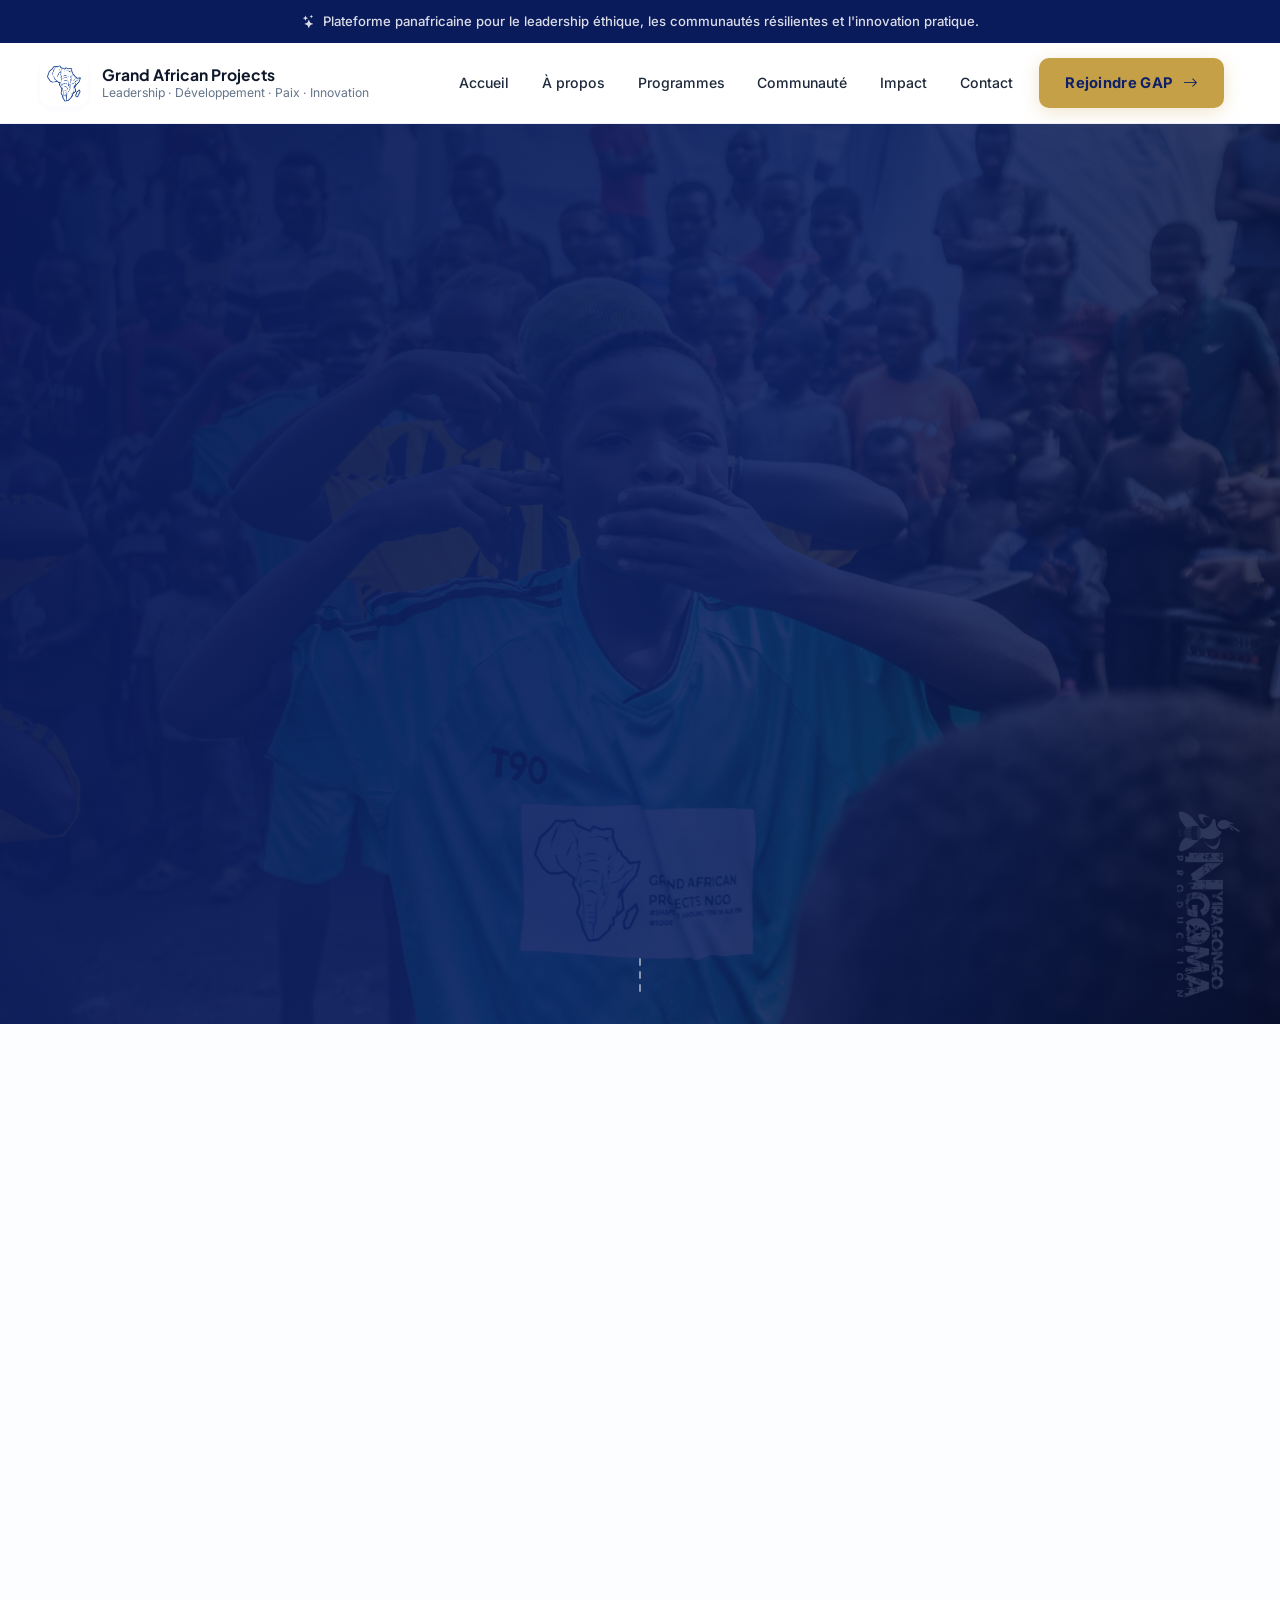
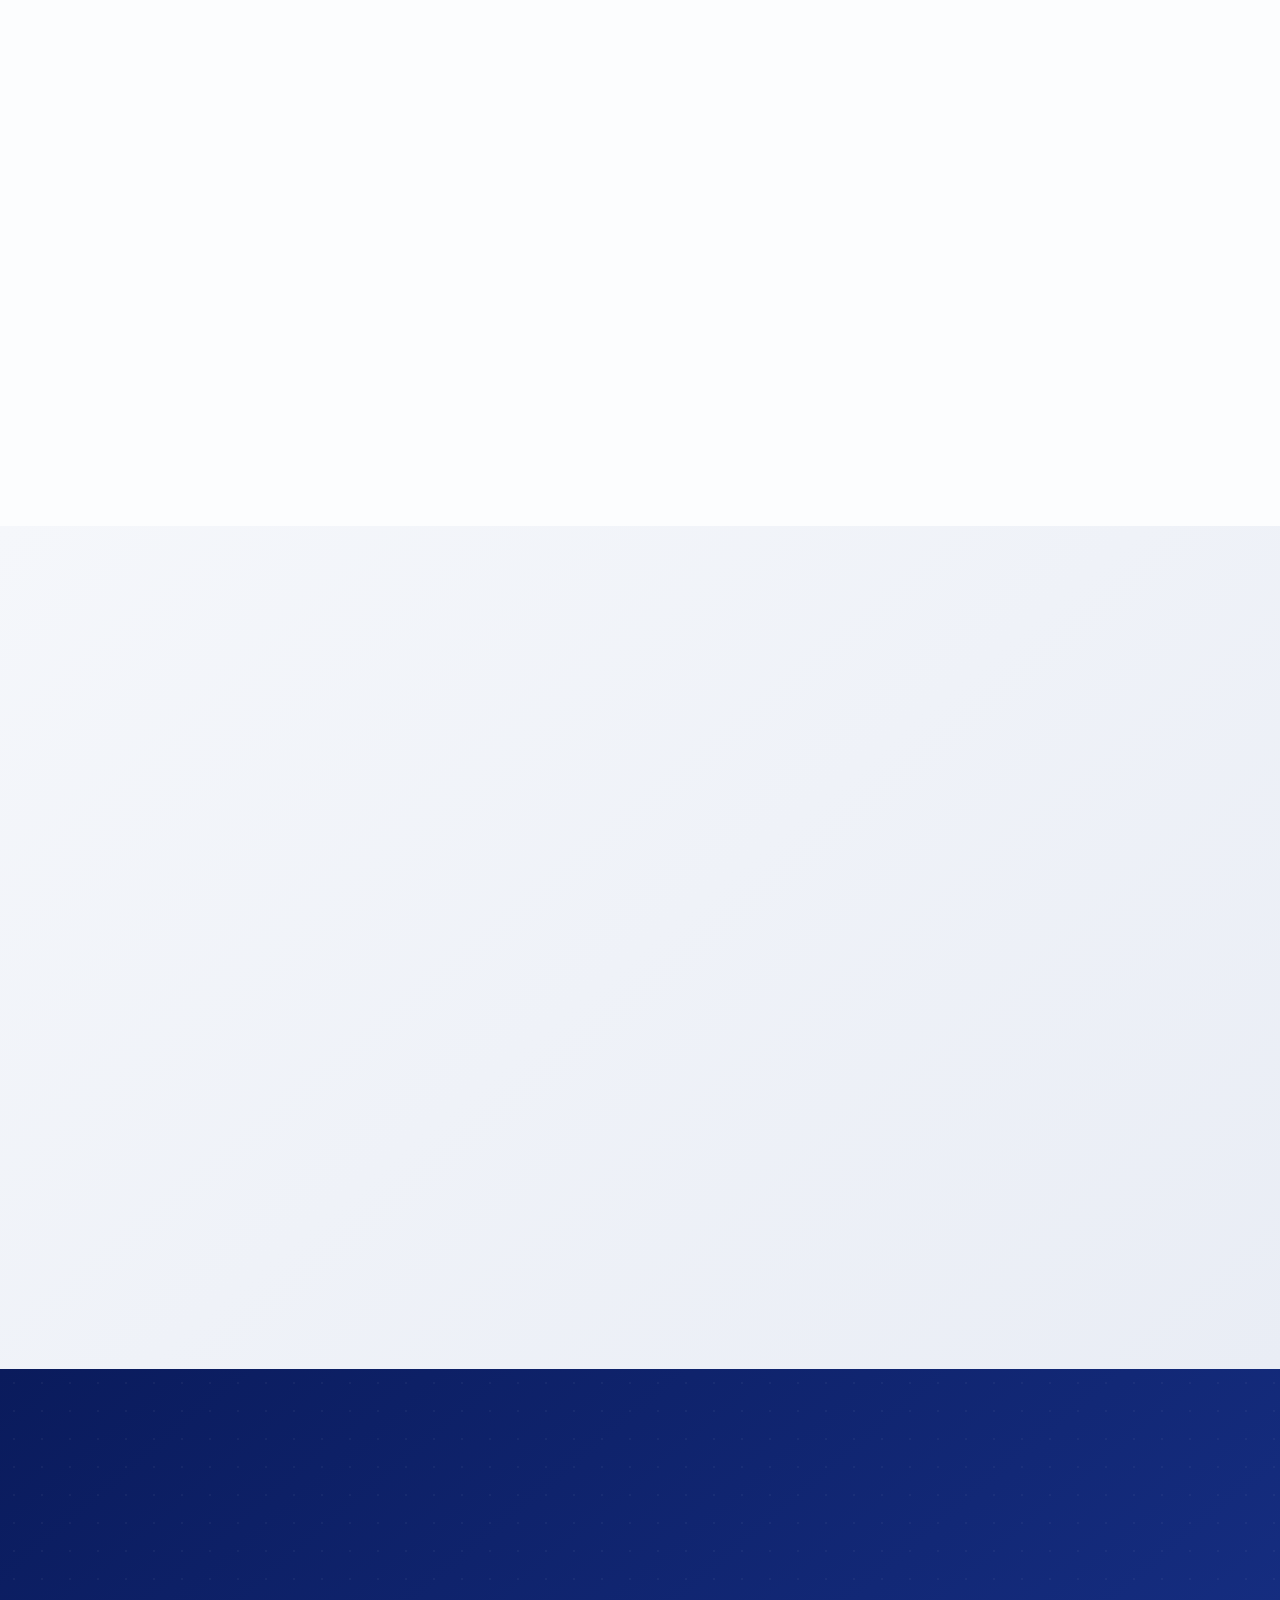
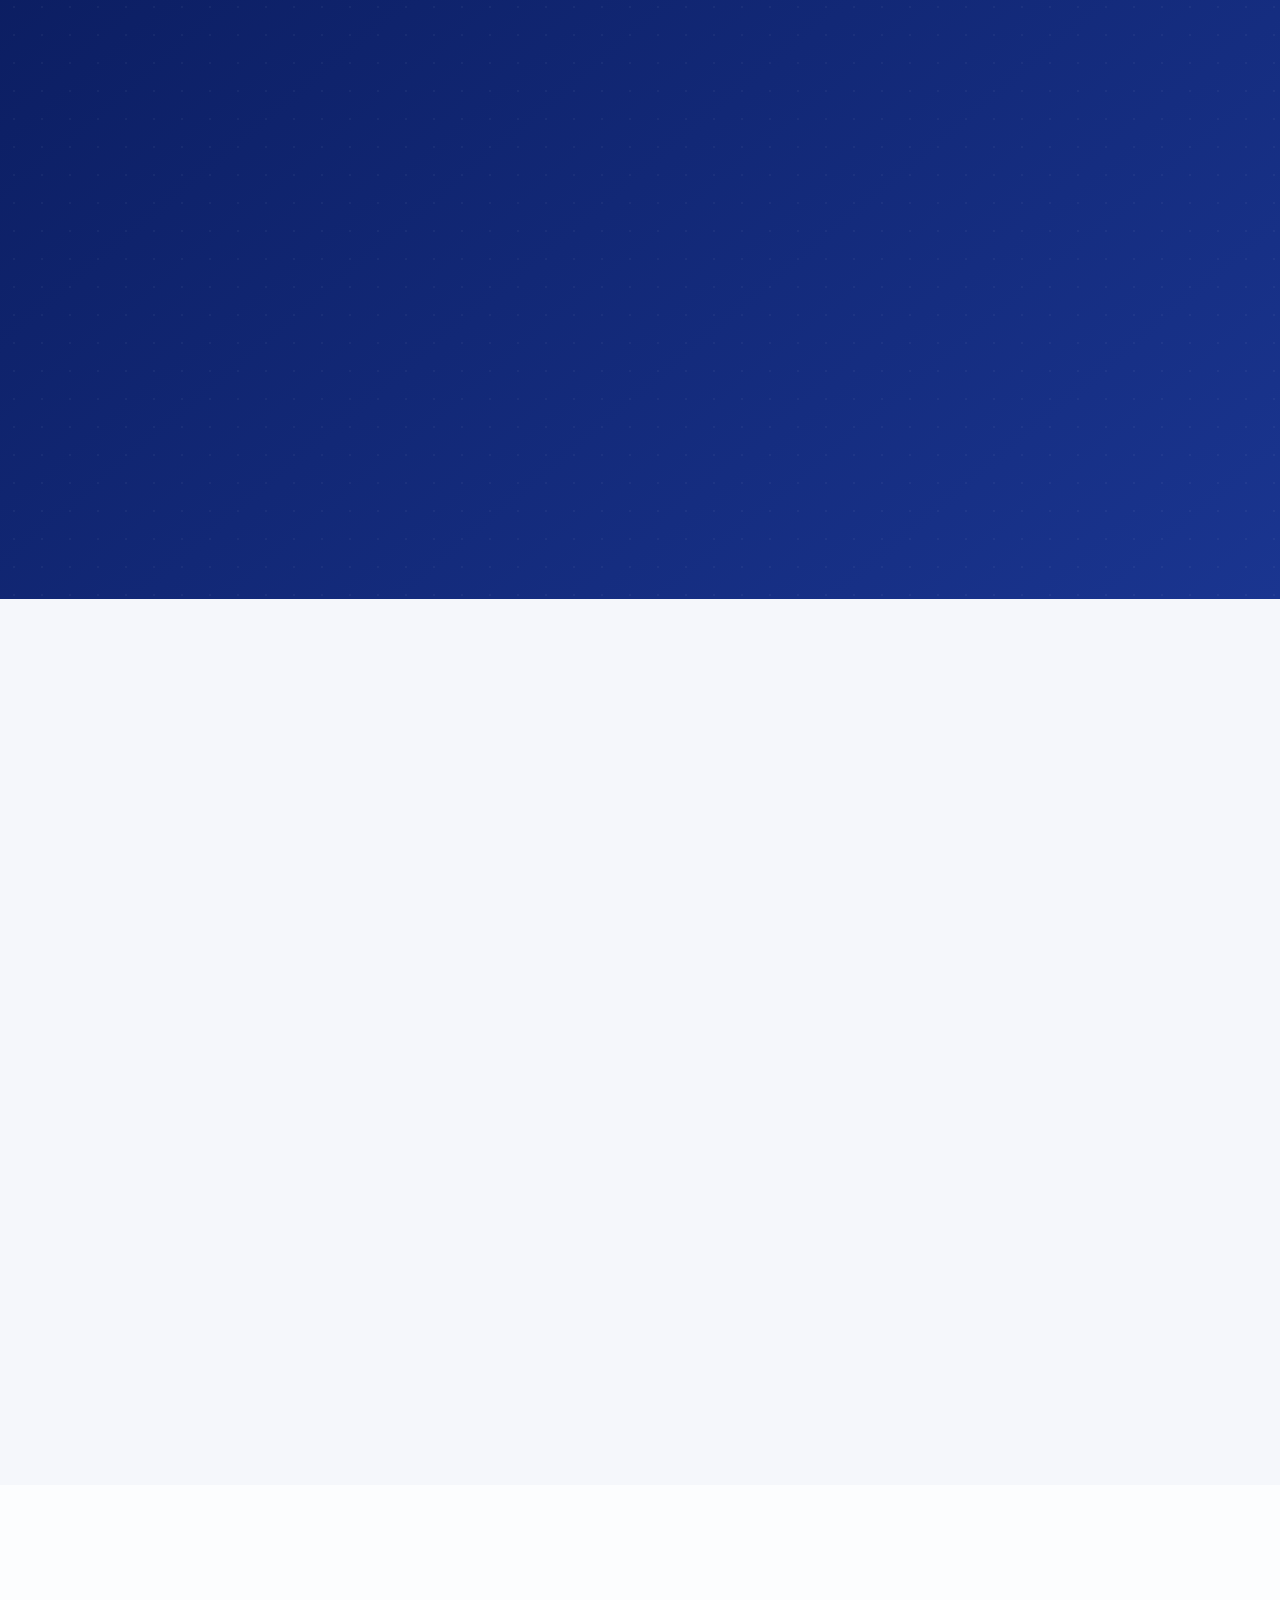
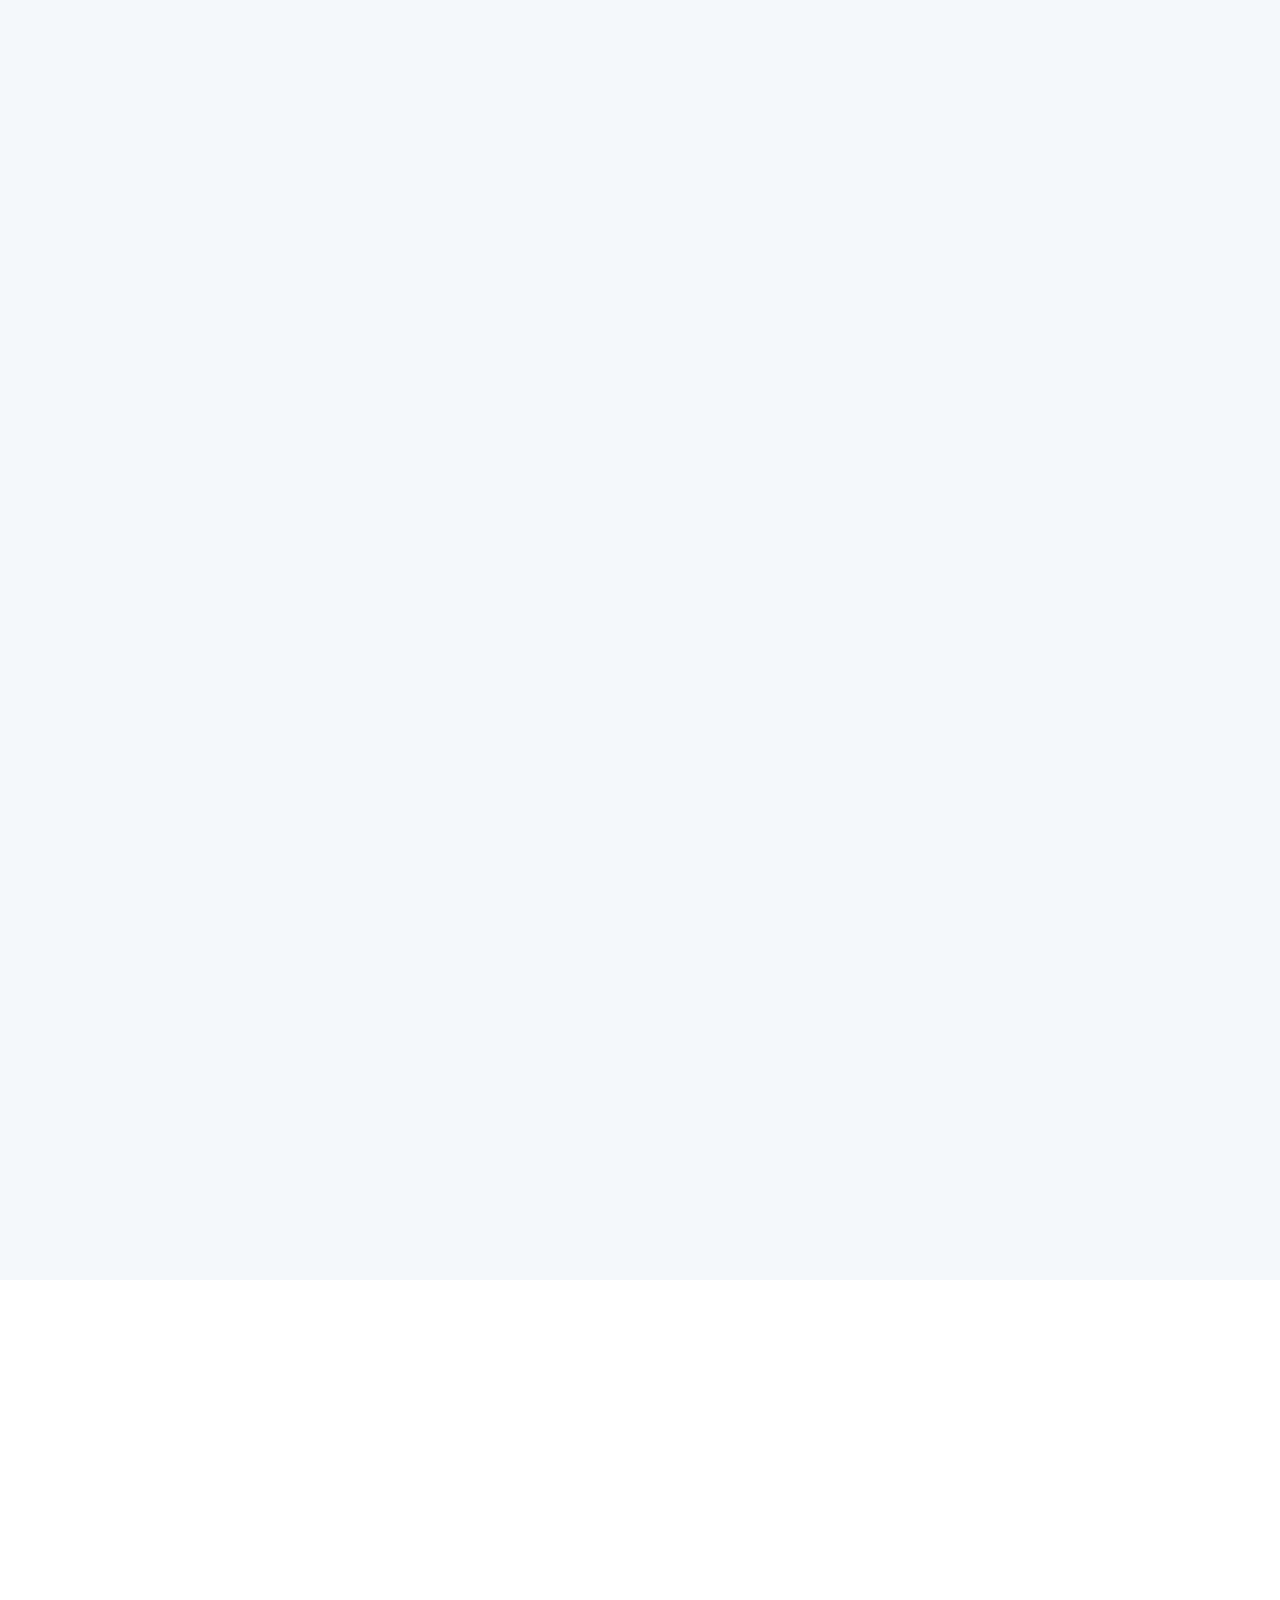
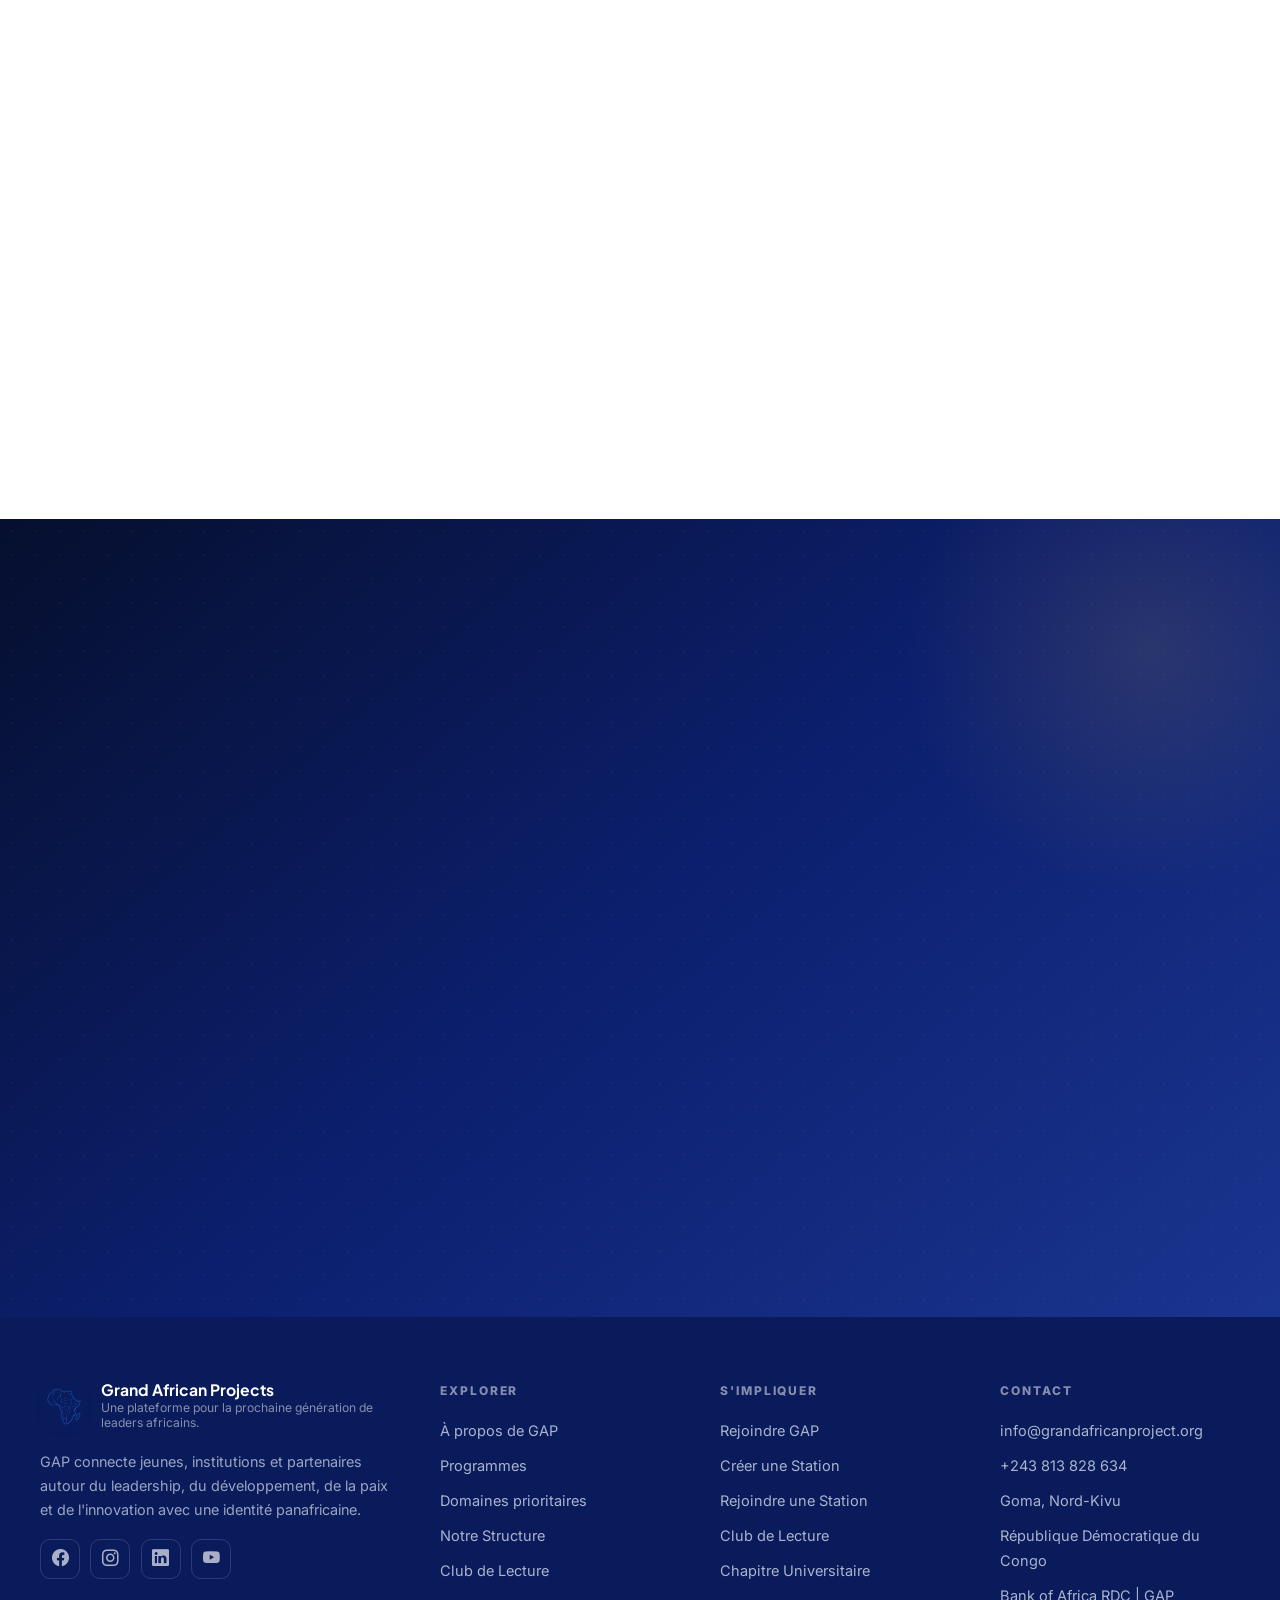
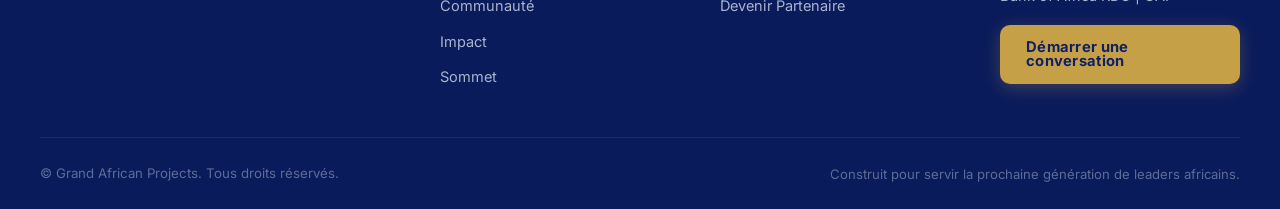
==== commit 72f62f19: "up" ====
--- a/index.html
+++ b/index.html
@@ -58,10 +58,6 @@
       </nav>
       <div class="header-tools">
         <div id="google_translate_element"></div>
-        <button class="theme-toggle" type="button" data-theme-toggle aria-label="Basculer le thème" aria-pressed="false">
-          <i class="bi bi-moon-stars-fill" aria-hidden="true"></i>
-          <span class="theme-toggle-text">Thème</span>
-        </button>
         <button class="nav-toggle" type="button" data-nav-toggle aria-expanded="false" aria-controls="primary-navigation" aria-label="Ouvrir la navigation">
           <i class="bi bi-list" aria-hidden="true"></i>
         </button>
--- a/assets/css/site.css
+++ b/assets/css/site.css
@@ -772,180 +772,229 @@
 .site-nav {
   display: flex;
   align-items: center;
-  gap: 0.5rem;
+  gap: 0.25rem;
   margin-left: auto;
 }
 
+/* Lien nav desktop */
 .nav-link {
   display: inline-flex;
   align-items: center;
+  gap: 0.3rem;
   position: relative;
-  min-height: 42px;
-  padding: 0.4rem 0.85rem;
+  min-height: 40px;
+  padding: 0.45rem 0.9rem;
   border-radius: 8px;
   color: var(--color-text);
-  font-size: 0.9rem;
+  font-size: 0.88rem;
   font-weight: 500;
+  white-space: nowrap;
   transition: background var(--transition), color var(--transition);
-  white-space: nowrap;
-}
+}
+
+/* Soulignement animé */
 .nav-link::after {
   content: "";
   position: absolute;
-  bottom: 2px;
+  bottom: 4px;
   left: 50%;
   width: 0;
   height: 2px;
   background: var(--color-accent);
-  border-radius: var(--radius-full);
+  border-radius: 2px;
   transform: translateX(-50%);
-  transition: width var(--transition);
+  transition: width 220ms ease;
 }
 .nav-link:hover {
   color: var(--color-primary);
   background: var(--color-primary-soft);
 }
-.nav-link:hover::after {
-  width: 14px;
-}
-
-/* ═══════════════════════════════════════════════════════════
-   NAV ACTIVE STATE — indicateur de page courante
-   ═══════════════════════════════════════════════════════════ */
-
-/* Desktop — lien actif */
+.nav-link:hover::after { width: 60%; }
+
+/* ── Page active ────────────────────────────────────────────── */
 .nav-link.is-current {
   color: var(--color-primary);
   font-weight: 700;
-  background: rgba(201, 163, 78, 0.12);
-  border-radius: 10px;
-  /* Bordure dorée en bas — soulignement visible */
-  box-shadow: inset 0 -3px 0 0 var(--color-accent);
-}
-
-/* Le pseudo-élément ::after devient le soulignement plein */
-.nav-link.is-current::after {
-  width: calc(100% - 1.7rem); /* largeur du texte */
-  height: 3px;
-  background: var(--color-accent);
-  bottom: 6px;
-  border-radius: 2px;
-}
-
-/* Petit point indicateur avant le texte */
+  background: rgba(31, 69, 205, 0.07);
+}
 .nav-link.is-current::before {
   content: "";
   display: inline-block;
-  width: 6px;
-  height: 6px;
+  width: 5px;
+  height: 5px;
   border-radius: 50%;
   background: var(--color-accent);
-  margin-right: 5px;
+  margin-right: 4px;
   flex-shrink: 0;
-  animation: nav-dot-in 250ms ease forwards;
-}
-
-@keyframes nav-dot-in {
+  animation: dot-pop 220ms ease forwards;
+}
+.nav-link.is-current::after {
+  width: 65%;
+  background: var(--color-accent);
+  height: 2px;
+}
+@keyframes dot-pop {
   from { transform: scale(0); opacity: 0; }
   to   { transform: scale(1); opacity: 1; }
 }
 
+/* ── Bouton CTA nav ─────────────────────────────────────────── */
 .nav-cta { margin-left: 0.5rem; }
 
+/* ── Header-tools ───────────────────────────────────────────── */
 .header-tools {
   display: inline-flex;
   align-items: center;
   gap: 0.5rem;
-}
-
-.theme-toggle,
+  flex-shrink: 0;
+}
+
+/* ── Hamburger button ───────────────────────────────────────── */
 .nav-toggle {
-  display: inline-flex;
+  display: none;
   align-items: center;
   justify-content: center;
-  width: 42px;
-  height: 42px;
+  width: 44px;
+  height: 44px;
   border: 1px solid var(--color-border);
-  border-radius: 8px;
+  border-radius: 10px;
   background: var(--color-surface);
-  color: var(--color-text);
-  font-size: 1rem;
+  color: var(--color-heading);
+  font-size: 1.3rem;
+  cursor: pointer;
   transition: background var(--transition), border-color var(--transition), transform var(--transition);
-}
-.theme-toggle:hover, .nav-toggle:hover {
-  border-color: var(--color-border-mid);
-  transform: translateY(-1px);
-}
-
-.theme-toggle-text {
-  position: absolute;
-  width: 1px; height: 1px;
-  padding: 0; margin: -1px;
-  overflow: hidden;
-  clip: rect(0,0,0,0);
-  white-space: nowrap;
-  border: 0;
-}
+  flex-shrink: 0;
+}
+.nav-toggle:hover {
+  background: var(--color-primary-soft);
+  border-color: var(--color-primary);
+  color: var(--color-primary);
+}
+body.nav-open .nav-toggle {
+  background: rgba(255,255,255,0.12);
+  border-color: rgba(255,255,255,0.3);
+  color: #fff;
+  position: relative;
+  z-index: 101;
+}
+
+/* NAV ACTIVE — géré dans le bloc Navigation ci-dessus */
+
+.nav-cta { margin-left: 0.5rem; }
+
+.header-tools {
+  display: inline-flex;
+  align-items: center;
+  gap: 0.5rem;
+}
+
+/* ── Header-tools (déjà défini plus haut, nettoyage) ───────── */
+
+/* ── Hamburger button (version finale) ─────────────────────── */
 
 .nav-toggle { display: none; }
 
-/* Nav mobile overlay */
+/* ── Nav mobile — panneau latéral ──────────────────────────── */
 @media (max-width: 900px) {
   .nav-toggle { display: inline-flex; }
 
+  body.nav-open::before {
+    content: "";
+    position: fixed;
+    inset: 0;
+    background: rgba(5, 12, 30, 0.65);
+    z-index: 99;
+    backdrop-filter: blur(3px);
+    -webkit-backdrop-filter: blur(3px);
+    animation: overlay-in 220ms ease forwards;
+    pointer-events: none;
+  }
+  @keyframes overlay-in {
+    from { opacity: 0; } to { opacity: 1; }
+  }
+
   .site-nav {
     position: fixed;
-    inset: 0;
+    top: 0; right: 0; bottom: 0;
+    width: min(320px, 85vw);
+    left: auto;
     flex-direction: column;
-    justify-content: center;
-    align-items: flex-start;
-    gap: 0.4rem;
-    padding: 2rem 1.75rem;
-    background: var(--color-primary-deeper);
-    transform: translateX(100%);
-    transition: transform 340ms cubic-bezier(0.4,0,0.2,1);
-    z-index: 99;
+    justify-content: flex-start;
+    align-items: stretch;
+    gap: 0;
+    padding: 0 0 2rem 0;
+    background: #0A1B5C;
+    transform: translateX(110%);
+    transition: transform 320ms cubic-bezier(0.4, 0, 0.2, 1);
+    z-index: 100;
     overflow-y: auto;
+    -webkit-overflow-scrolling: touch;
+    box-shadow: -8px 0 48px rgba(0,0,0,0.45);
   }
-  body.nav-open .site-nav {
-    transform: translateX(0);
+  body.nav-open .site-nav { transform: translateX(0); }
+
+  .site-nav::before {
+    content: "Navigation";
+    display: flex;
+    align-items: center;
+    padding: 1.4rem 1.5rem 1rem;
+    color: rgba(255,255,255,0.38);
+    font-size: 0.68rem;
+    font-weight: 800;
+    letter-spacing: 0.24em;
+    text-transform: uppercase;
+    border-bottom: 1px solid rgba(255,255,255,0.07);
+    margin-bottom: 0.4rem;
+    flex-shrink: 0;
   }
+
   .nav-link {
-    color: rgba(255,255,255,0.85);
-    font-size: 1.15rem;
+    display: flex;
+    align-items: center;
+    color: rgba(255,255,255,0.82);
+    font-size: 0.98rem;
+    font-weight: 600;
     min-height: 52px;
-    padding: 0.7rem 1rem;
-    border-radius: 10px;
+    padding: 0 1.5rem;
+    border-radius: 0;
     width: 100%;
+    border-bottom: 1px solid rgba(255,255,255,0.05);
+    transition: background 160ms ease, color 160ms ease, padding-left 160ms ease;
   }
+  .nav-link::after,
+  .nav-link::before { display: none !important; }
+
   .nav-link:hover {
-    background: rgba(255,255,255,0.12);
+    background: rgba(255,255,255,0.07);
     color: #fff;
+    padding-left: 2rem;
   }
+
   .nav-link.is-current {
-    background: rgba(201, 163, 78, 0.18);
-    color: #fff;
+    background: rgba(197,160,71,0.13);
+    color: #f5c84a;
     font-weight: 700;
-    border-left: 4px solid var(--color-accent);
-    border-radius: 0 12px 12px 0;
-    padding-left: calc(1rem + 1px);
+    border-left: 3px solid #f5c84a;
+    padding-left: calc(1.5rem - 3px);
     box-shadow: none;
   }
-  /* Masquer ::after et ::before sur mobile — la bordure gauche suffit */
-  .nav-link.is-current::after {
-    display: none;
+  .nav-link.is-current::after,
+  .nav-link.is-current::before { display: none !important; }
+
+  .nav-cta {
+    margin: 1.5rem 1.5rem 0 !important;
+    width: calc(100% - 3rem) !important;
+    background: var(--color-accent) !important;
+    color: #0f2068 !important;
+    font-weight: 800;
+    font-size: 0.95rem;
+    min-height: 50px;
+    border-radius: 12px !important;
+    justify-content: center;
+    box-shadow: 0 4px 18px rgba(197,160,71,0.28);
   }
-  .nav-link.is-current::before {
-    display: none;
-  }
-  .nav-cta {
-    margin-left: 0;
-    margin-top: 0.75rem;
-    background: var(--color-accent);
-    color: #0f2068;
-    width: 100%;
-    justify-content: center;
-  }
+  .nav-cta:hover { background: #d4b04a !important; transform: none; padding-left: 0 !important; }
+  .nav-cta::after, .nav-cta::before { display: none !important; }
 }
 
 /* ── Hero ───────────────────────────────────────────────────── */
@@ -2416,3 +2465,70 @@
     padding: 0.25rem 0.5rem !important;
   }
 }
+
+/* ============================================================
+   RESPONSIVE COMPLÉMENTAIRE — corrections globales
+   ============================================================ */
+
+/* Header compact sur mobile */
+@media (max-width: 480px) {
+  .announcement { display: none; }
+  .nav-shell { min-height: 62px; gap: 0.5rem; }
+  .brand-copy { display: none; }
+  .brand img { width: 40px; height: 40px; }
+  .brand-title { font-size: 0.88rem; }
+  .header-tools { gap: 0.35rem; }
+  .theme-toggle .theme-toggle-text { display: none; }
+}
+
+/* Footer responsive serré */
+@media (max-width: 480px) {
+  .footer-grid { grid-template-columns: 1fr; gap: 2rem; }
+  .footer-bottom { flex-direction: column; text-align: center; gap: 0.35rem; }
+  .social-links { justify-content: center; }
+}
+
+/* Boutons pleine largeur sur mobile */
+@media (max-width: 480px) {
+  .actions { flex-direction: column; align-items: stretch; }
+  .actions .button { width: 100%; justify-content: center; }
+}
+
+/* Sections header centré sur mobile */
+@media (max-width: 600px) {
+  .section-heading { font-size: clamp(1.6rem, 5.5vw, 2.2rem); }
+  .section-copy { font-size: 0.95rem; }
+}
+
+/* Hero section (ancienne) sur mobile */
+@media (max-width: 600px) {
+  .hero { padding-block: clamp(3.5rem, 8vw, 5rem); }
+  .hero-title { font-size: clamp(1.8rem, 6vw, 2.4rem); }
+  .hero-text { font-size: 0.95rem; }
+  .hero-actions { flex-direction: column; align-items: stretch; }
+  .hero-actions .button { width: 100%; justify-content: center; }
+}
+
+/* KPI cards sur mobile */
+@media (max-width: 480px) {
+  .kpi-card { padding: 1.25rem 1rem; }
+  .kpi-card strong { font-size: clamp(2rem, 7vw, 2.8rem); }
+}
+
+/* Google Translate sur mobile */
+@media (max-width: 480px) {
+  #google_translate_element .goog-te-gadget-simple {
+    font-size: 0.72rem !important;
+    padding: 0.2rem 0.4rem !important;
+  }
+}
+
+/* Scroll-top position sur mobile */
+@media (max-width: 480px) {
+  .scroll-top-btn {
+    right: 0.85rem;
+    bottom: 0.85rem;
+    width: 40px;
+    height: 40px;
+  }
+}
--- a/assets/css/home.css
+++ b/assets/css/home.css
@@ -792,3 +792,363 @@
 }
 .h-video__body h3 { font-family: var(--font-heading); font-size: 1.05rem; font-weight: 700; color: var(--color-heading); }
 .h-video__body p { color: var(--color-text-soft); font-size: 0.92rem; line-height: 1.65; }
+
+/* ══════════════════════════════════════════════
+   10. PARTENAIRES
+   ══════════════════════════════════════════════ */
+.h-partners {
+  background: var(--color-surface);
+}
+
+.h-partners__logos {
+  display: grid;
+  grid-template-columns: repeat(6, 1fr);
+  gap: 1rem;
+  margin-top: 2.5rem;
+}
+
+.h-partner__item {
+  display: flex;
+  flex-direction: column;
+  align-items: center;
+  gap: 0.65rem;
+  padding: 1.5rem 1rem;
+  border-radius: 20px;
+  border: 1px solid var(--color-border);
+  background: var(--color-surface-alt);
+  font-size: 0.82rem;
+  font-weight: 600;
+  color: var(--color-text-soft);
+  text-align: center;
+  transition: transform var(--transition), border-color var(--transition), box-shadow var(--transition);
+}
+.h-partner__item:hover {
+  transform: translateY(-4px);
+  border-color: rgba(31,69,205,0.25);
+  box-shadow: var(--shadow-card);
+  color: var(--color-primary);
+}
+.h-partner__item i {
+  font-size: 2rem;
+  color: var(--color-primary);
+  opacity: 0.6;
+  transition: opacity var(--transition);
+}
+.h-partner__item:hover i { opacity: 1; }
+
+.h-partners__cta {
+  margin-top: 3rem;
+  padding: 2.25rem 2.5rem;
+  border-radius: 28px;
+  border: 1px solid rgba(31,69,205,0.15);
+  background: linear-gradient(130deg, var(--color-primary-soft), rgba(197,160,71,0.06));
+  display: flex;
+  align-items: center;
+  justify-content: space-between;
+  gap: 2rem;
+  flex-wrap: wrap;
+}
+.h-partners__cta-text h3 {
+  font-family: var(--font-heading);
+  font-size: 1.3rem;
+  font-weight: 700;
+  color: var(--color-heading);
+  margin-bottom: 0.4rem;
+}
+.h-partners__cta-text p {
+  color: var(--color-text-soft);
+  font-size: 0.97rem;
+  max-width: 520px;
+}
+
+/* ══════════════════════════════════════════════
+   11. CTA FINAL
+   ══════════════════════════════════════════════ */
+.h-cta {
+  position: relative;
+  overflow: hidden;
+  padding-block: clamp(5rem, 9vw, 8rem);
+}
+
+.h-cta__bg {
+  position: absolute;
+  inset: 0;
+  background: linear-gradient(140deg, #060f2e 0%, #0c1f6e 50%, #1a3590 100%);
+  z-index: 0;
+}
+.h-cta__bg::before {
+  content: "";
+  position: absolute;
+  inset: 0;
+  background-image: radial-gradient(rgba(255,255,255,0.03) 1px, transparent 1px);
+  background-size: 24px 24px;
+}
+.h-cta__bg::after {
+  content: "";
+  position: absolute;
+  top: -120px; right: -120px;
+  width: 500px; height: 500px;
+  border-radius: 50%;
+  background: radial-gradient(circle, rgba(197,160,71,0.15) 0%, transparent 70%);
+  pointer-events: none;
+}
+
+.h-cta__content {
+  position: relative;
+  z-index: 1;
+  display: grid;
+  grid-template-columns: 1fr 1.1fr;
+  gap: clamp(3rem, 6vw, 5rem);
+  align-items: center;
+}
+
+.h-cta__text { max-width: 520px; }
+
+.h-cta__options {
+  display: grid;
+  gap: 0.85rem;
+}
+
+.h-cta__option {
+  display: grid;
+  grid-template-columns: auto 1fr auto;
+  align-items: center;
+  gap: 1rem;
+  padding: 1.15rem 1.25rem;
+  border-radius: 18px;
+  border: 1px solid rgba(255,255,255,0.1);
+  background: rgba(255,255,255,0.07);
+  backdrop-filter: blur(8px);
+  color: #fff;
+  font-weight: 600;
+  transition: background var(--transition), border-color var(--transition), transform var(--transition);
+}
+.h-cta__option:hover {
+  background: rgba(255,255,255,0.13);
+  border-color: rgba(197,160,71,0.45);
+  transform: translateX(6px);
+}
+
+.h-cta__opt-icon {
+  display: inline-flex;
+  align-items: center;
+  justify-content: center;
+  width: 44px; height: 44px;
+  border-radius: 14px;
+  background: rgba(255,255,255,0.1);
+  color: #d4aa52;
+  font-size: 1.2rem;
+  flex-shrink: 0;
+  transition: background var(--transition);
+}
+.h-cta__opt-icon.accent { background: rgba(197,160,71,0.2); }
+.h-cta__option:hover .h-cta__opt-icon { background: rgba(197,160,71,0.25); }
+
+.h-cta__option div strong {
+  display: block;
+  font-size: 0.95rem;
+  color: #fff;
+}
+.h-cta__option div span {
+  font-size: 0.82rem;
+  color: rgba(232,238,248,0.65);
+  font-weight: 400;
+}
+
+.h-cta__opt-arrow {
+  color: rgba(255,255,255,0.35);
+  font-size: 0.95rem;
+  transition: color var(--transition), transform var(--transition);
+}
+.h-cta__option:hover .h-cta__opt-arrow {
+  color: #d4aa52;
+  transform: translateX(4px);
+}
+
+.h-cta__primary {
+  display: flex;
+  flex-wrap: wrap;
+  gap: 0.85rem;
+  margin-top: 2rem;
+  grid-column: 1;
+}
+
+/* ══════════════════════════════════════════════
+   RESPONSIVE — HOME — version complète
+   ══════════════════════════════════════════════ */
+
+/* ── Tablette large (≤ 1200px) ─────────────────── */
+@media (max-width: 1200px) {
+  .h-programs__grid        { grid-template-columns: repeat(3, 1fr); }
+  .h-focus__grid           { grid-template-columns: repeat(4, 1fr); }
+  .h-partners__logos       { grid-template-columns: repeat(4, 1fr); }
+}
+
+/* ── Tablette (≤ 1024px) ────────────────────────── */
+@media (max-width: 1024px) {
+  /* Hero */
+  .h-hero__content         { grid-template-columns: 1fr; text-align: center; }
+  .h-hero__text            { max-width: 100%; }
+  .h-hero__sub             { max-width: 100%; }
+  .h-hero__actions         { justify-content: center; }
+  .h-hero__trust           { justify-content: center; }
+  .h-hero__stats           { grid-template-columns: repeat(4, 1fr); min-width: unset; }
+
+  /* À propos */
+  .h-about__grid           { grid-template-columns: 1fr; }
+  .h-about__media          { order: -1; }
+
+  /* MVV */
+  .h-mvv__grid             { grid-template-columns: 1fr 1fr; gap: 1.25rem; }
+
+  /* Programmes */
+  .h-programs__grid        { grid-template-columns: repeat(2, 1fr); }
+
+  /* Actualités */
+  .h-news__grid            { grid-template-columns: 1fr 1fr; }
+  .h-news__card--featured  { grid-column: span 2; }
+
+  /* Témoignages */
+  .h-testi__grid           { grid-template-columns: 1fr 1fr; }
+
+  /* KPIs */
+  .h-kpi__grid             { grid-template-columns: repeat(2, 1fr); }
+
+  /* CTA */
+  .h-cta__content          { grid-template-columns: 1fr; }
+  .h-cta__text             { max-width: 100%; text-align: center; }
+  .h-cta__primary          { grid-column: auto; justify-content: center; }
+
+  /* Vidéos */
+  .h-videos__grid          { grid-template-columns: 1fr; }
+}
+
+/* ── Mobile (≤ 768px) ───────────────────────────── */
+@media (max-width: 768px) {
+  /* Hero */
+  .h-hero                  { min-height: 100dvh; }
+  .h-hero__content         { padding-block: clamp(4rem, 8vh, 6rem); gap: 2rem; }
+  .h-hero__title           { font-size: clamp(1.9rem, 7vw, 2.6rem); }
+  .h-hero__kicker          { font-size: 0.72rem; }
+  .h-hero__sub             { font-size: 0.97rem; }
+  .h-hero__stats           { grid-template-columns: repeat(2, 1fr); gap: 0.65rem; }
+  .h-stat-card             { padding: 1rem; }
+  .h-stat-num              { font-size: 1.7rem; }
+  .h-hero__actions         { flex-direction: column; align-items: stretch; }
+  .h-hero__actions .button { width: 100%; justify-content: center; }
+  .h-hero__trust           { flex-direction: column; align-items: center; gap: 0.6rem; }
+  .h-hero__scroll          { display: none; }
+
+  /* À propos */
+  .h-about__side-stat      { grid-template-columns: 1fr 1fr; }
+  .h-about__img-wrap img   { aspect-ratio: 16/9; }
+
+  /* MVV */
+  .h-mvv__grid             { grid-template-columns: 1fr; }
+
+  /* Programmes */
+  .h-programs__header      { flex-direction: column; align-items: flex-start; gap: 1rem; }
+  .h-programs__grid        { grid-template-columns: 1fr 1fr; gap: 1rem; }
+
+  /* Focus */
+  .h-focus__grid           { grid-template-columns: repeat(2, 1fr); gap: 0.75rem; }
+  .h-focus__item           { padding: 1.1rem 0.75rem 1rem; font-size: 0.82rem; }
+
+  /* KPIs */
+  .h-kpi__grid             { grid-template-columns: 1fr 1fr; gap: 1rem; }
+  .h-kpi__card             { padding: 1.5rem 1.1rem; }
+
+  /* Actualités */
+  .h-news__grid            { grid-template-columns: 1fr; }
+  .h-news__card--featured  { grid-column: auto; }
+
+  /* Témoignages */
+  .h-testi__grid           { grid-template-columns: 1fr; }
+
+  /* Galerie */
+  .h-gallery__grid         {
+    grid-template-columns: 1fr 1fr;
+    grid-template-rows: auto;
+  }
+  .h-gallery__item--tall,
+  .h-gallery__item--wide   { grid-row: auto; grid-column: auto; aspect-ratio: 4/3; }
+
+  /* Vidéos */
+  .h-videos__grid          { grid-template-columns: 1fr; }
+
+  /* Partenaires */
+  .h-partners__logos       { grid-template-columns: repeat(3, 1fr); }
+  .h-partners__cta         { flex-direction: column; text-align: center; align-items: center; }
+  .h-partners__cta-text p  { margin-inline: auto; }
+
+  /* CTA */
+  .h-cta__option           { grid-template-columns: auto 1fr; }
+  .h-cta__opt-arrow        { display: none; }
+  .h-cta__primary          { flex-direction: column; align-items: stretch; }
+  .h-cta__primary .button  { width: 100%; justify-content: center; }
+}
+
+/* ── Petit mobile (≤ 480px) ─────────────────────── */
+@media (max-width: 480px) {
+  /* Hero */
+  .h-hero__title           { font-size: clamp(1.7rem, 8vw, 2.2rem); }
+  .h-hero__stats           { grid-template-columns: 1fr 1fr; }
+  .h-stat-num              { font-size: 1.5rem; }
+
+  /* Programmes */
+  .h-programs__grid        { grid-template-columns: 1fr; }
+
+  /* Focus */
+  .h-focus__grid           { grid-template-columns: 1fr 1fr; }
+
+  /* KPIs */
+  .h-kpi__grid             { grid-template-columns: 1fr; }
+
+  /* Galerie */
+  .h-gallery__grid         { grid-template-columns: 1fr; }
+  .h-gallery__item--tall,
+  .h-gallery__item--wide   { grid-column: auto; grid-row: auto; aspect-ratio: 4/3; }
+
+  /* Partenaires */
+  .h-partners__logos       { grid-template-columns: repeat(2, 1fr); }
+
+  /* À propos badges */
+  .h-about__side-stat      { grid-template-columns: 1fr; }
+  .h-about__badge          { padding: 0.65rem 0.85rem; }
+
+  /* MVV */
+  .h-mvv__grid             { grid-template-columns: 1fr; }
+
+  /* Témoignages */
+  .h-testi__grid           { grid-template-columns: 1fr; }
+
+  /* Actualités */
+  .h-news__card--featured .h-news__body h3 { font-size: 1.05rem; }
+
+  /* Sections header centré sur mobile */
+  .h-programs__header .section-heading,
+  .h-programs__header .section-kicker { text-align: left; }
+}
+
+/* ── Très petit (≤ 360px) ───────────────────────── */
+@media (max-width: 360px) {
+  .h-focus__grid           { grid-template-columns: 1fr; }
+  .h-hero__stats           { grid-template-columns: 1fr 1fr; gap: 0.5rem; }
+  .h-stat-num              { font-size: 1.3rem; }
+  .h-partners__logos       { grid-template-columns: 1fr 1fr; }
+}
+
+/* ══════════════════════════════════════════════
+   DARK MODE OVERRIDES
+   ══════════════════════════════════════════════ */
+[data-theme="dark"] .h-mvv__card { background: var(--color-surface); border-color: var(--color-border); }
+[data-theme="dark"] .h-mvv__card.featured { background: rgba(197,160,71,0.06); }
+[data-theme="dark"] .h-prog-card { background: var(--color-surface); }
+[data-theme="dark"] .h-news__card { background: var(--color-surface); }
+[data-theme="dark"] .h-testi__card { background: var(--color-surface); }
+[data-theme="dark"] .h-partner__item { background: var(--color-surface-alt); }
+[data-theme="dark"] .h-about__side-item { background: var(--color-surface); }
+[data-theme="dark"] .h-partners__cta { background: linear-gradient(130deg, rgba(31,69,205,0.12), rgba(197,160,71,0.06)); }
+[data-theme="dark"] .h-focus__item { background: var(--color-surface); }
+[data-theme="dark"] .h-video__card { background: var(--color-surface); }
+[data-theme="dark"] .h-stat-card { background: rgba(255,255,255,0.05); }
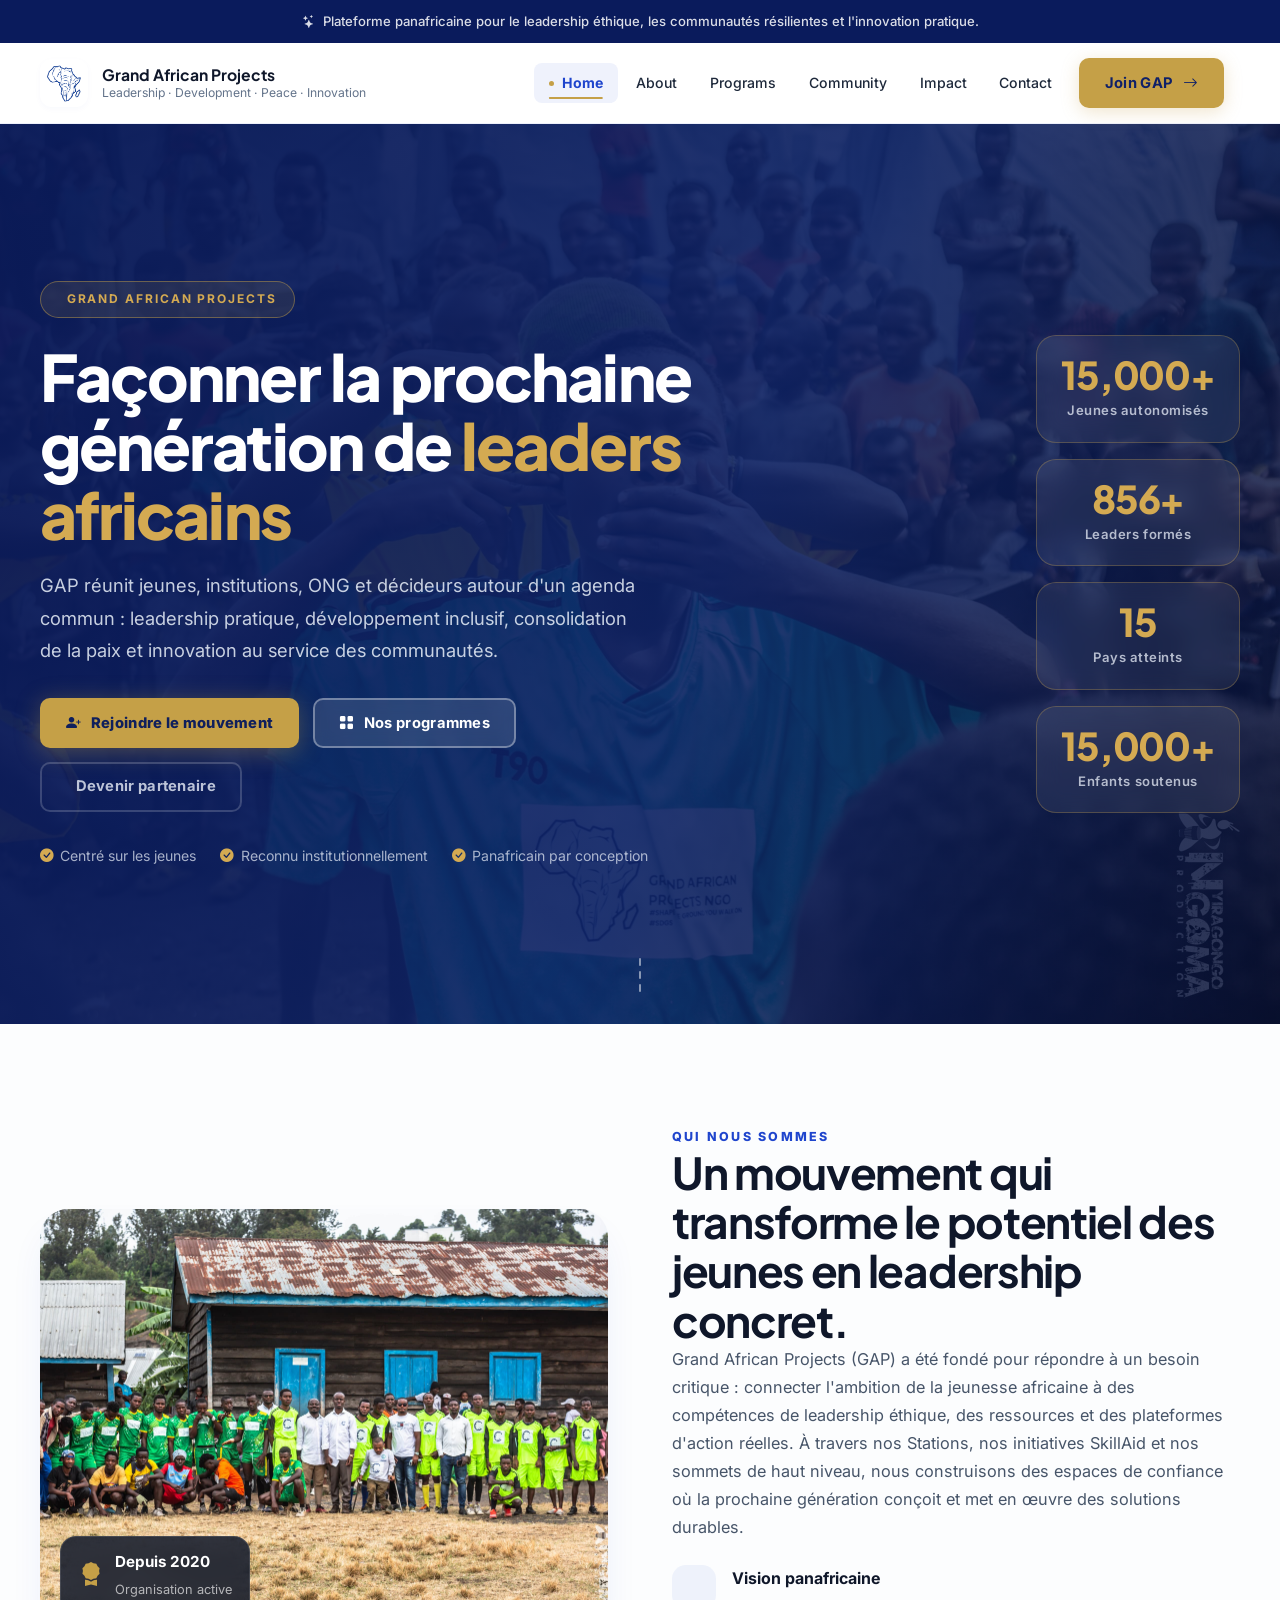
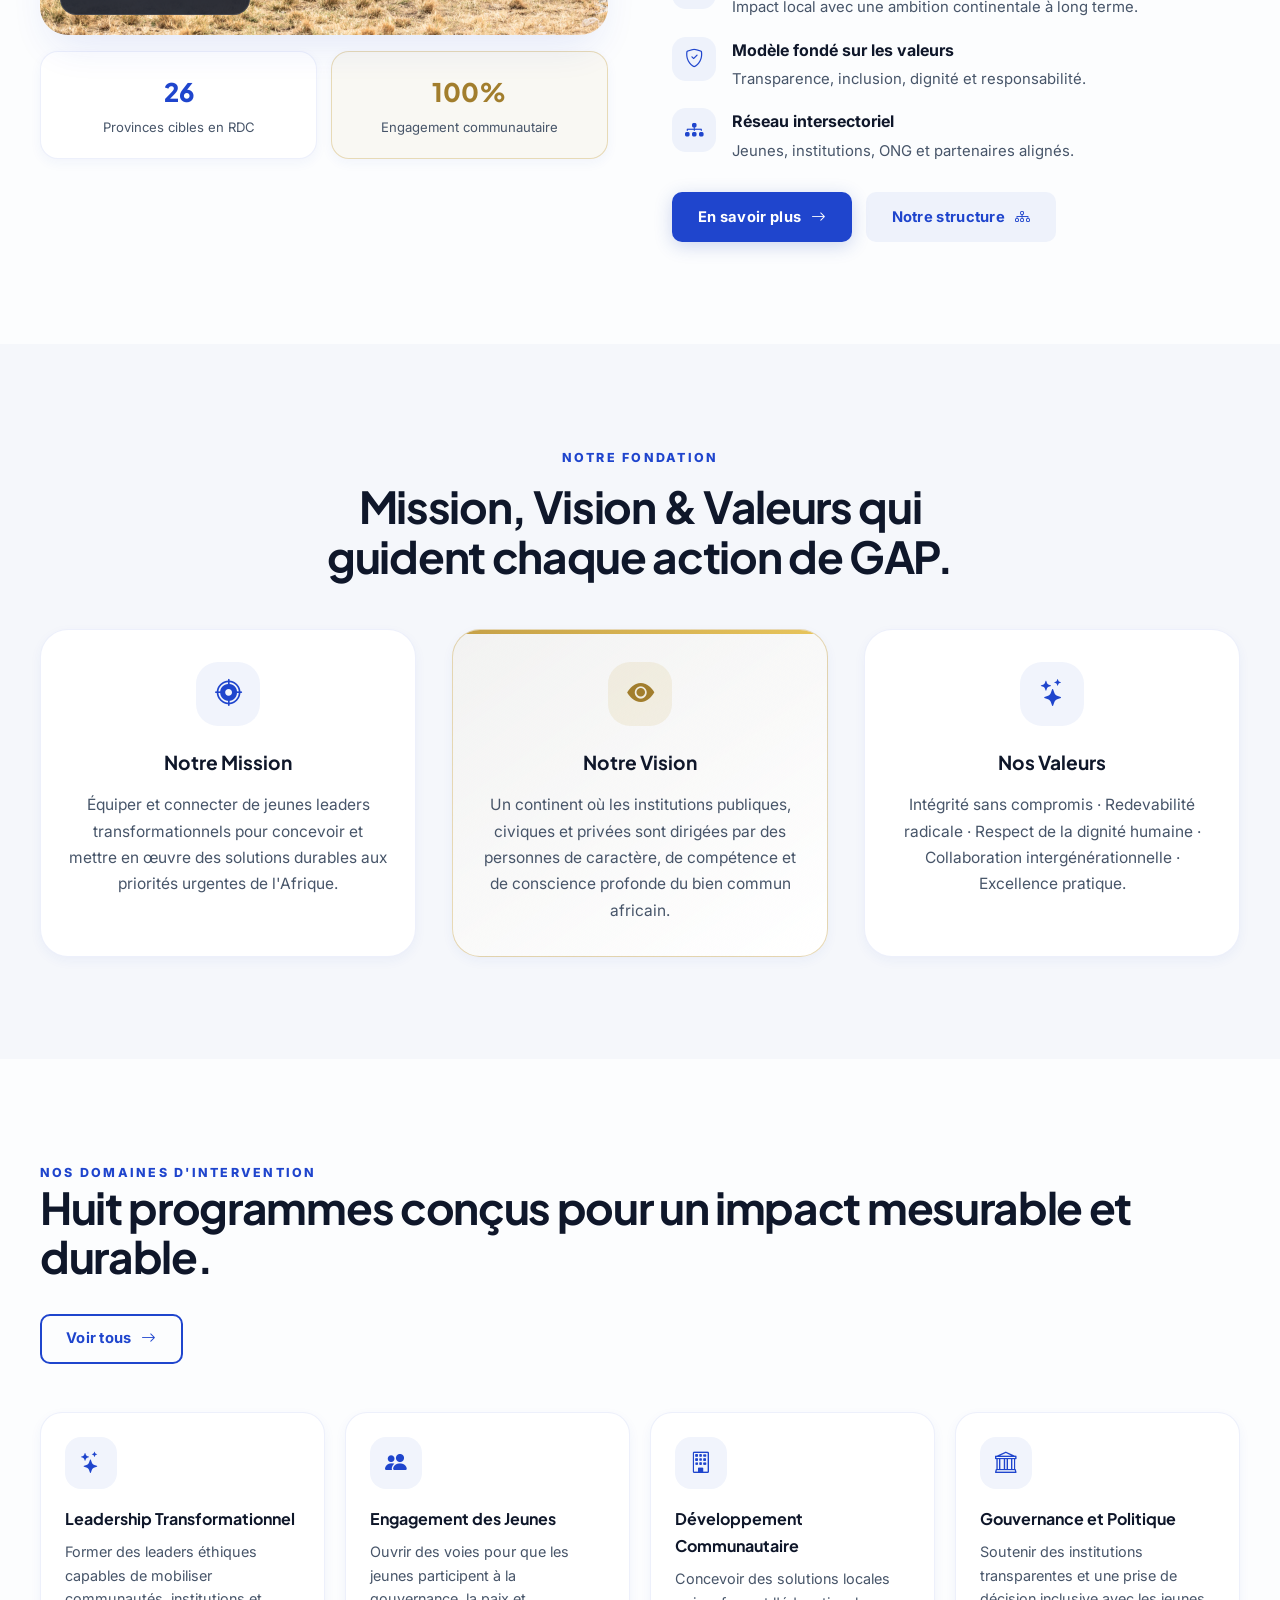
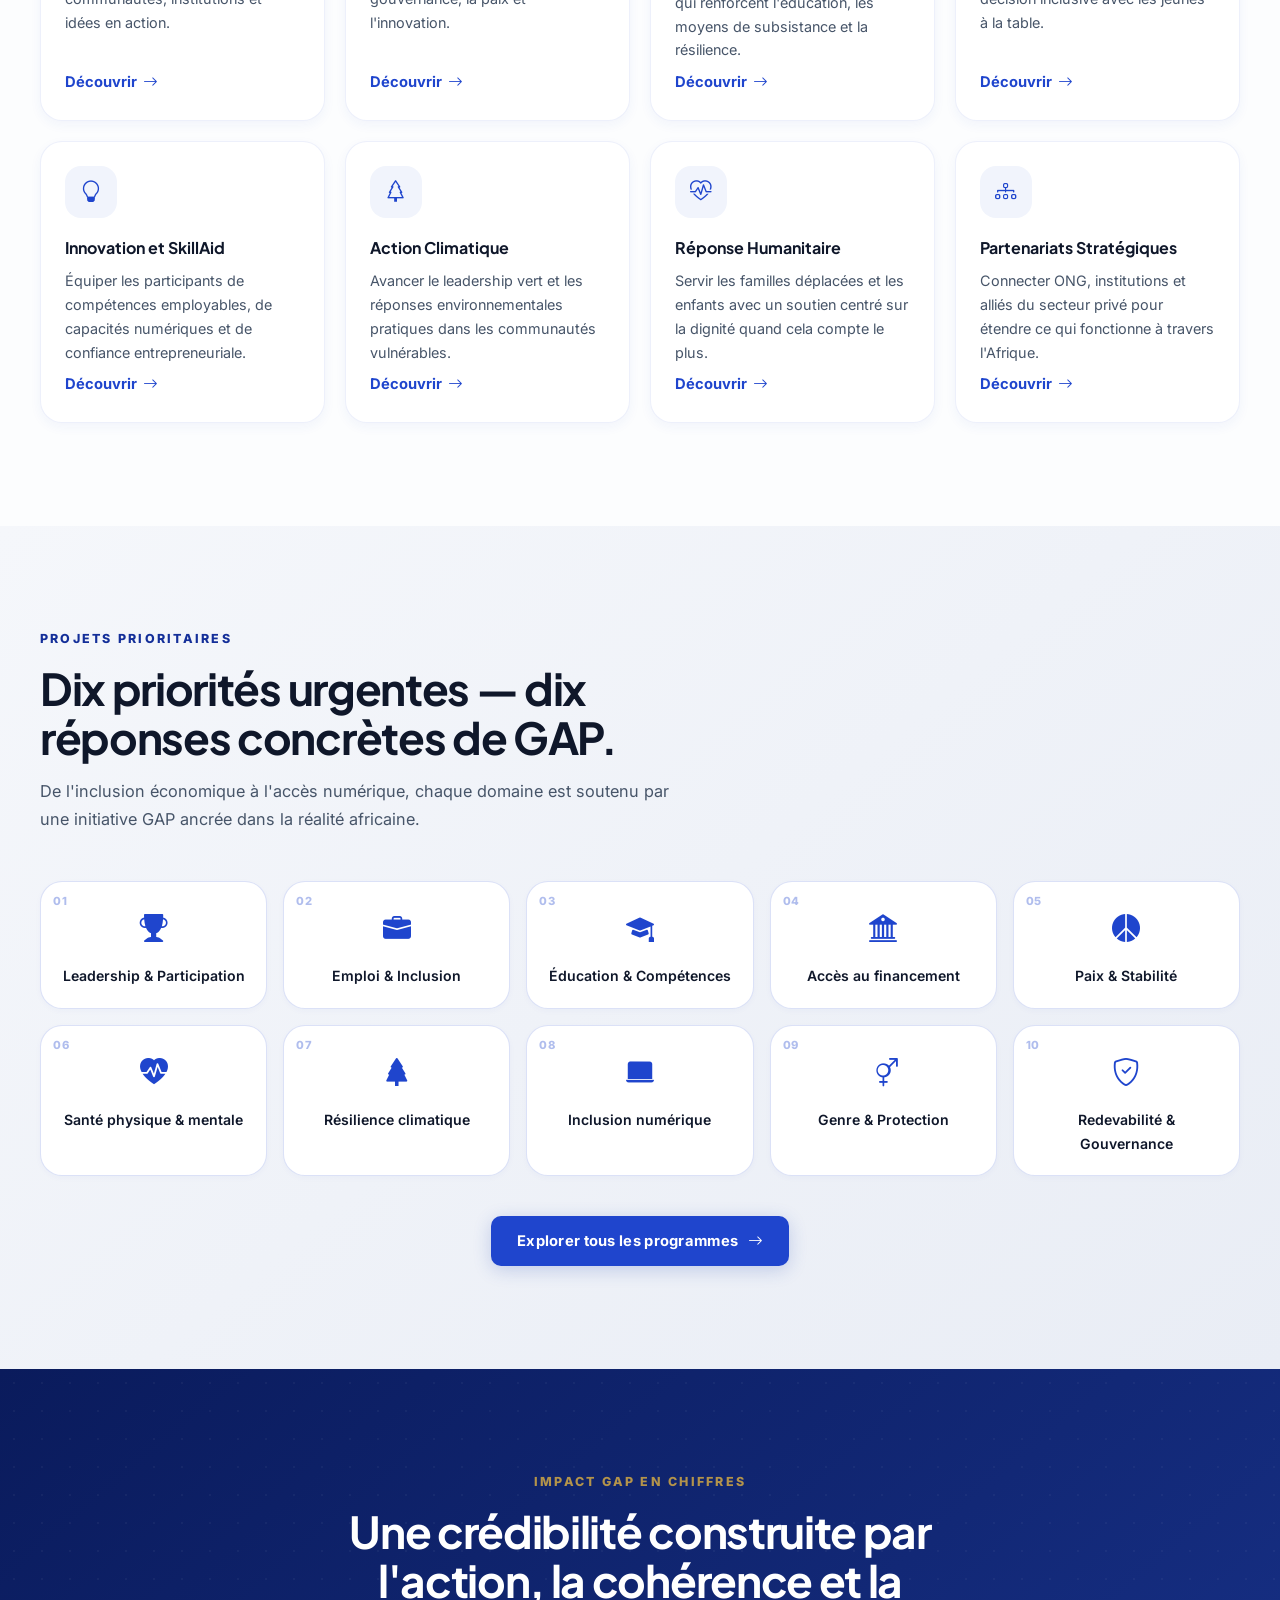
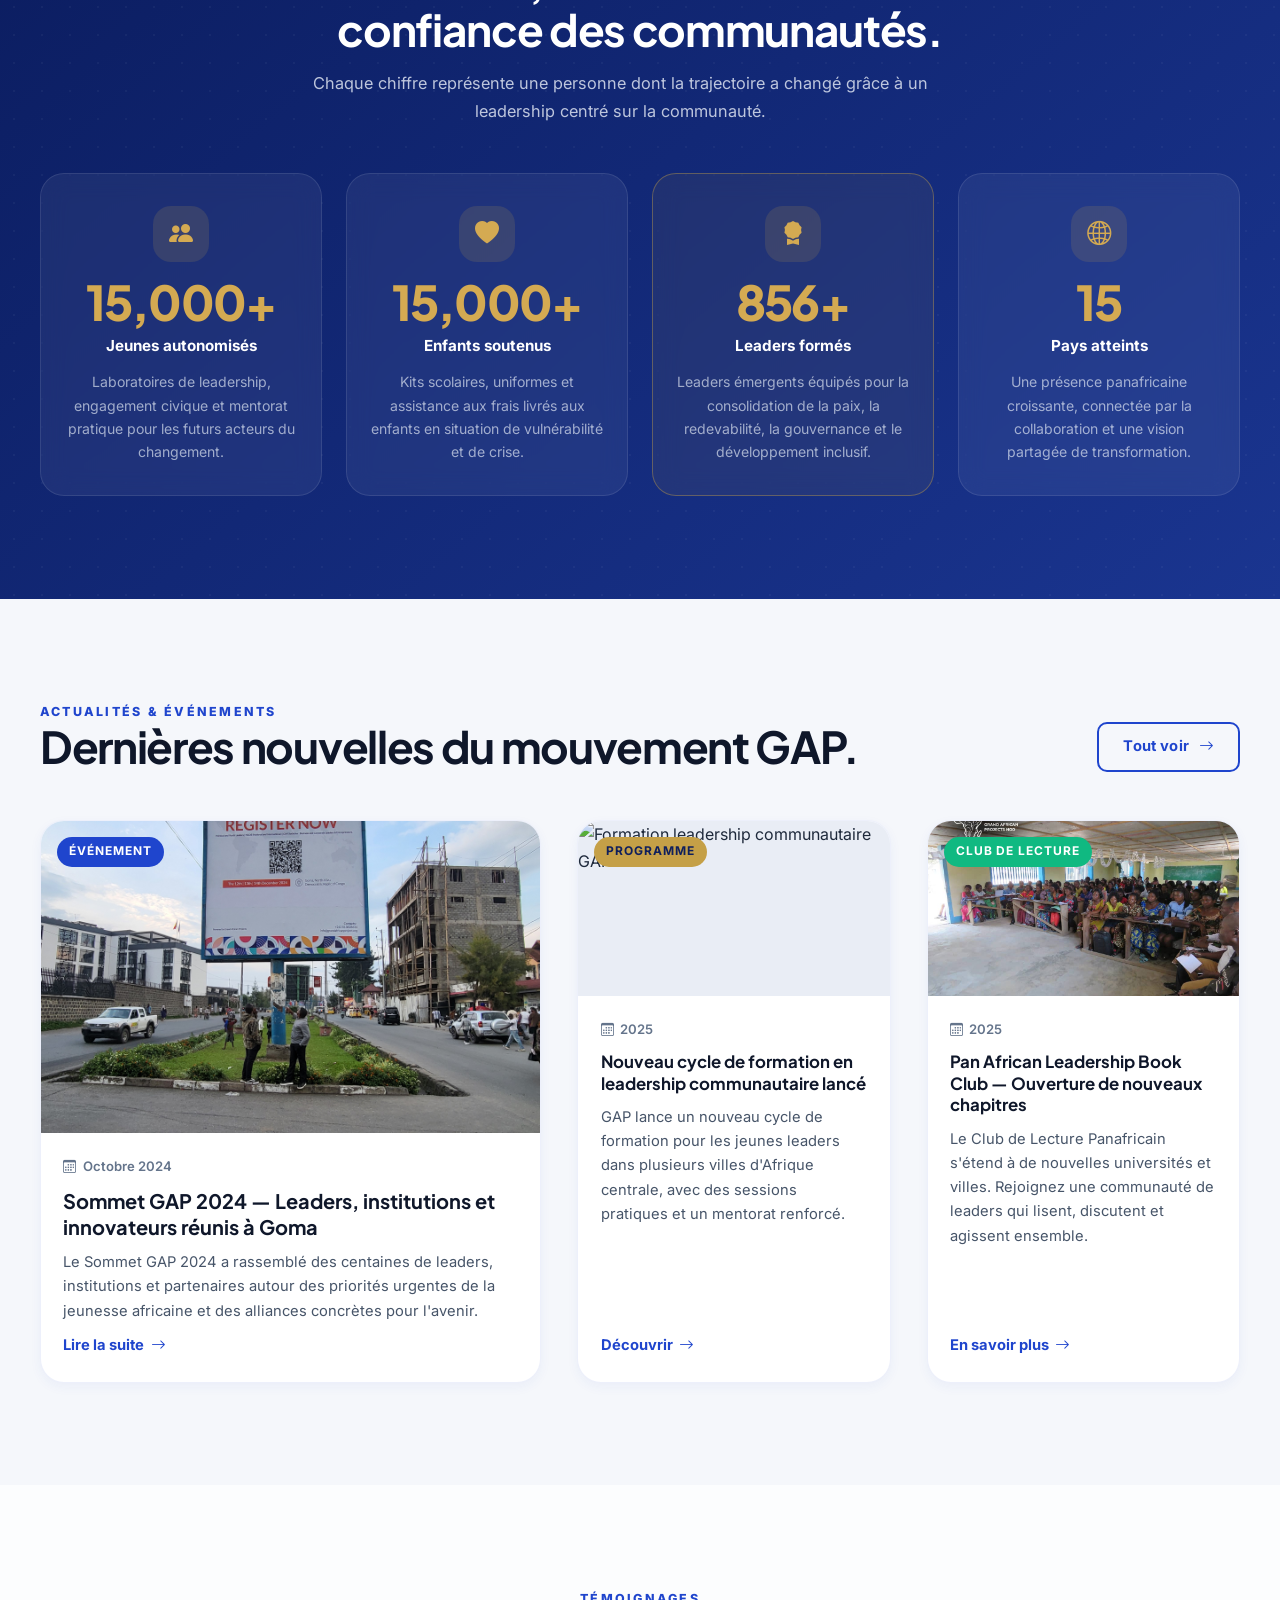
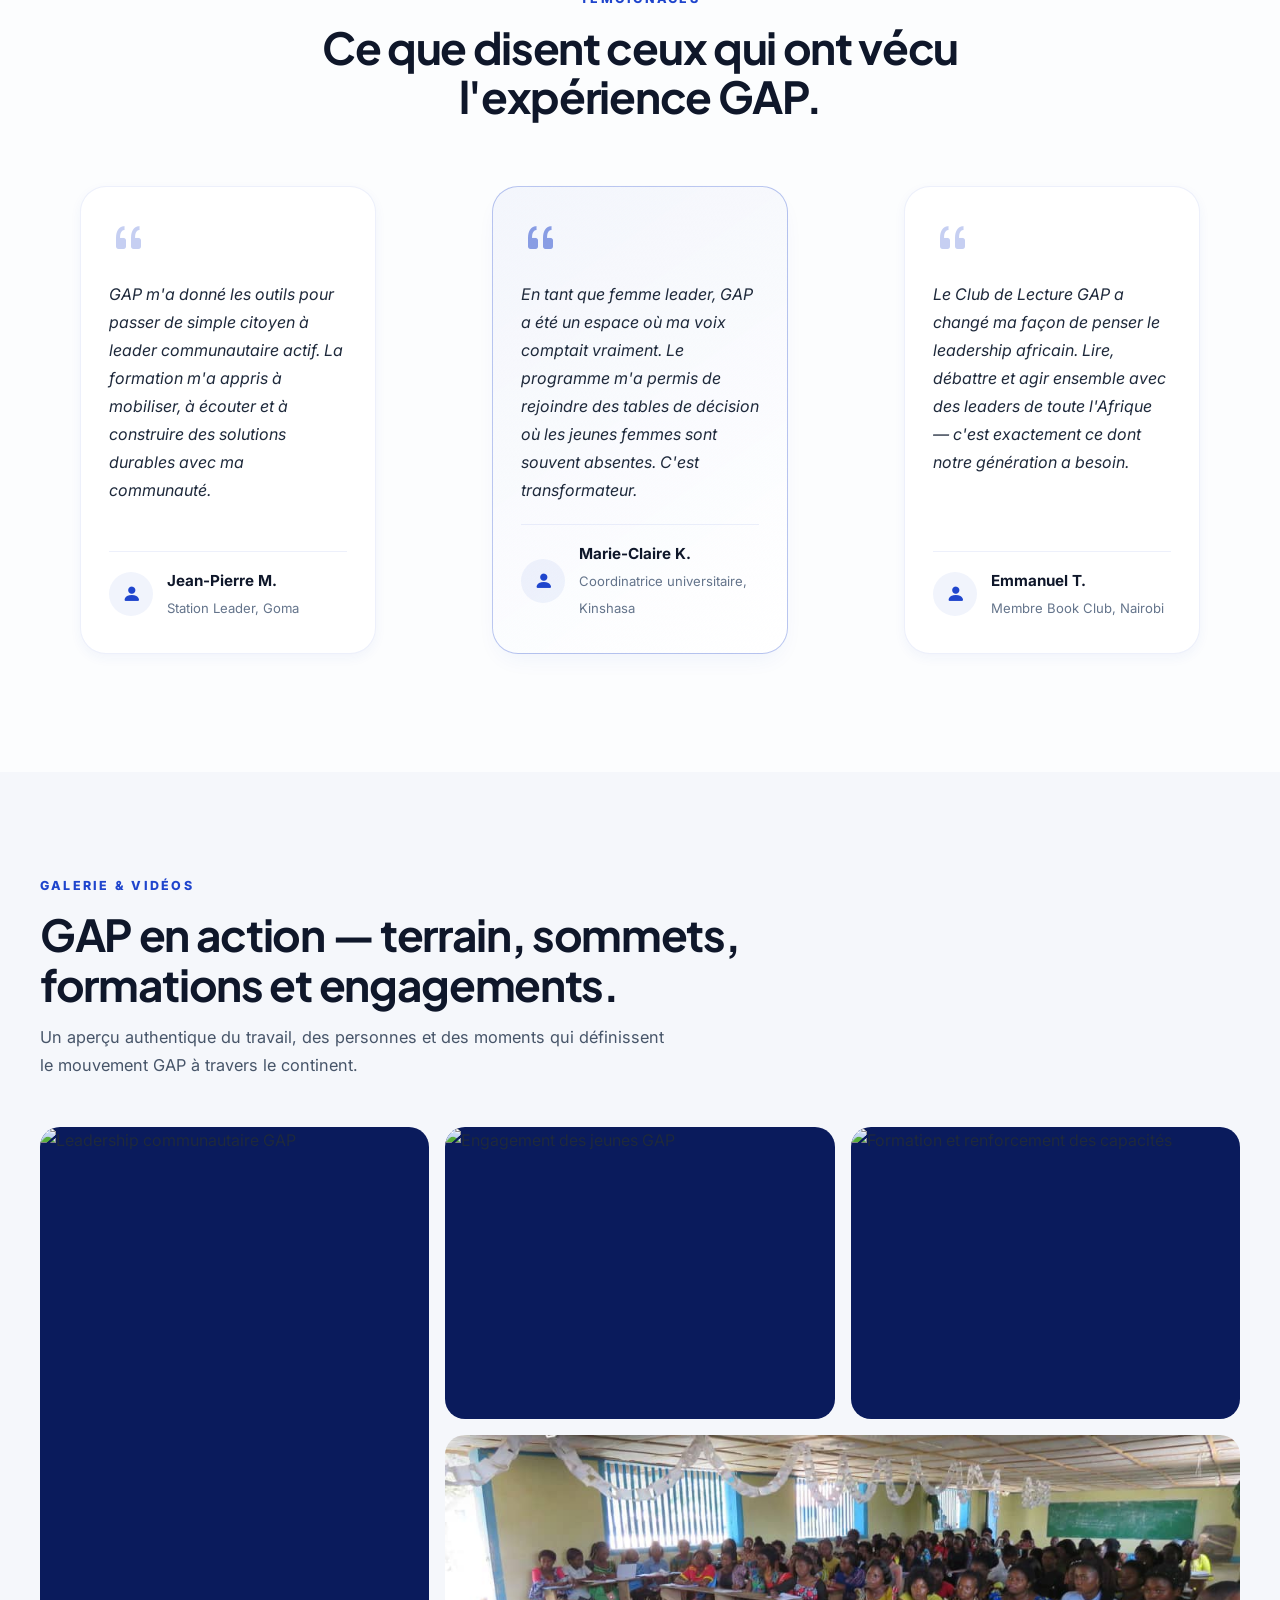
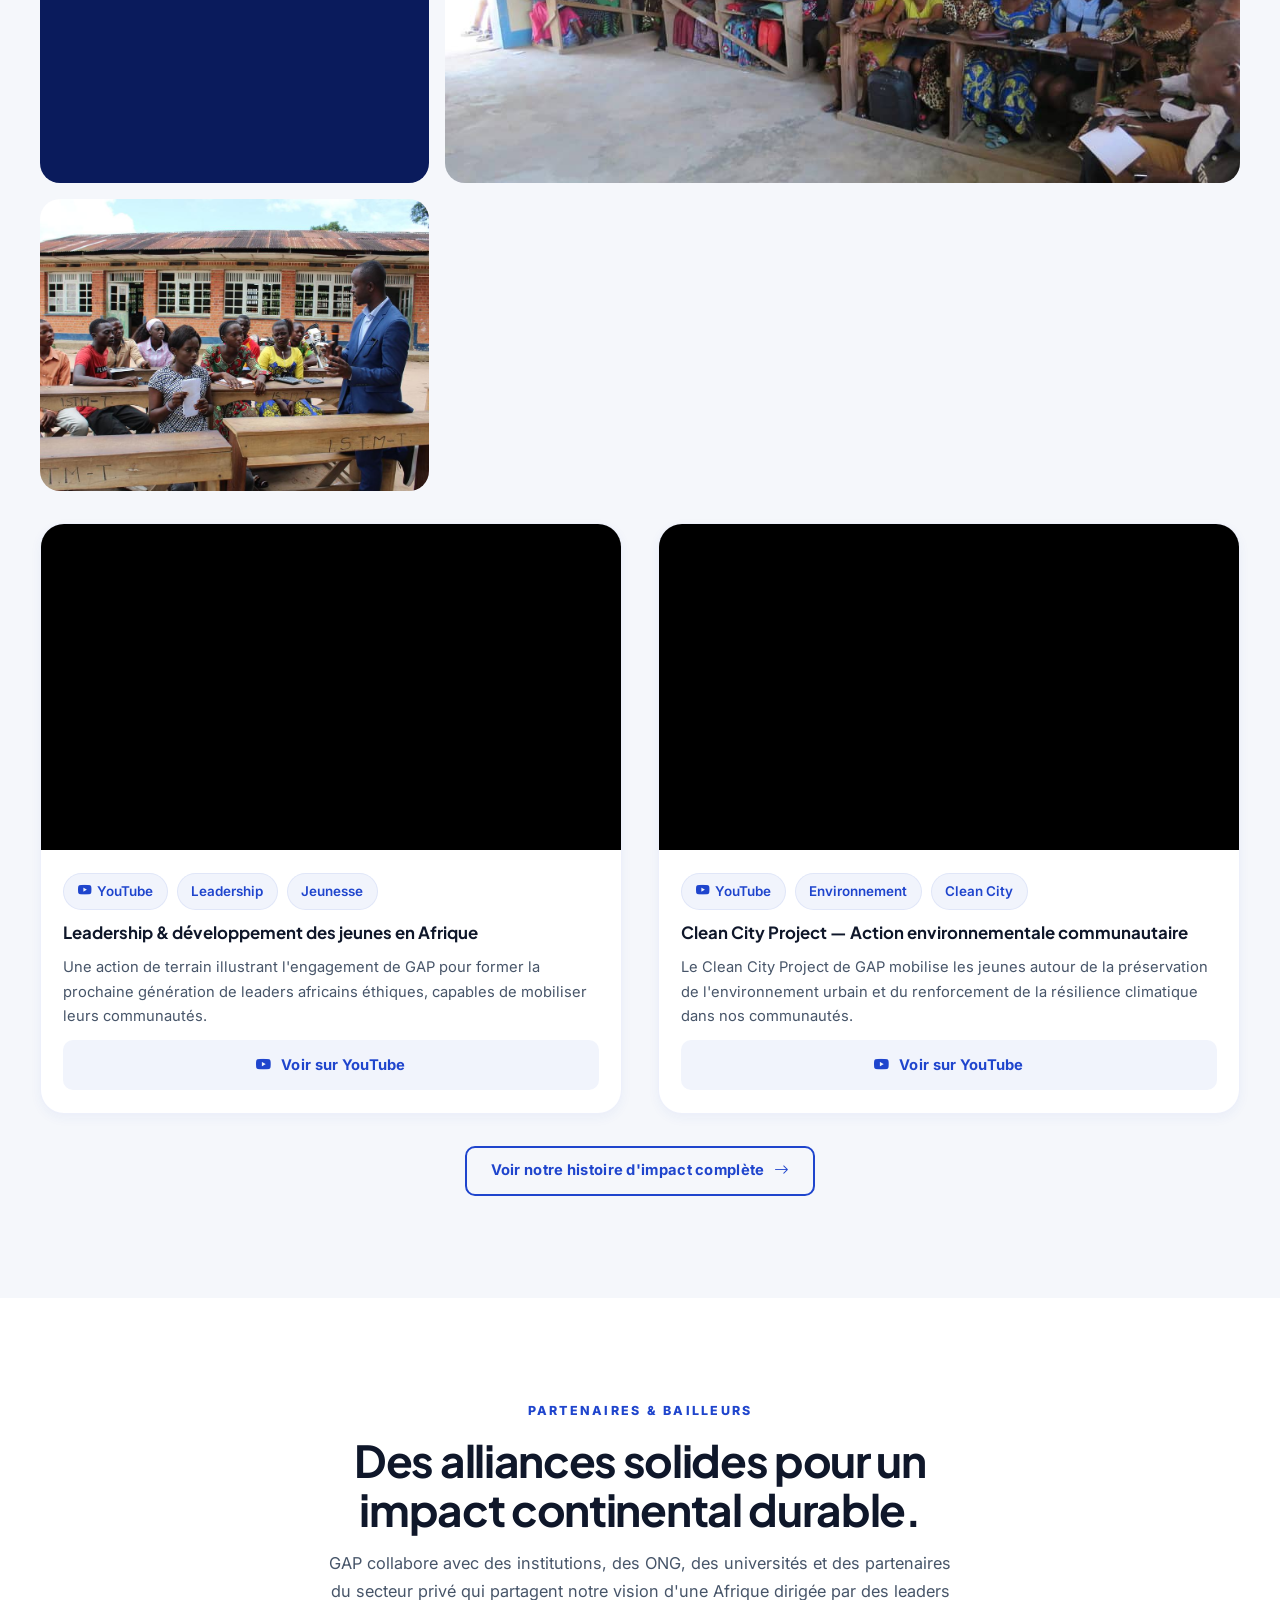
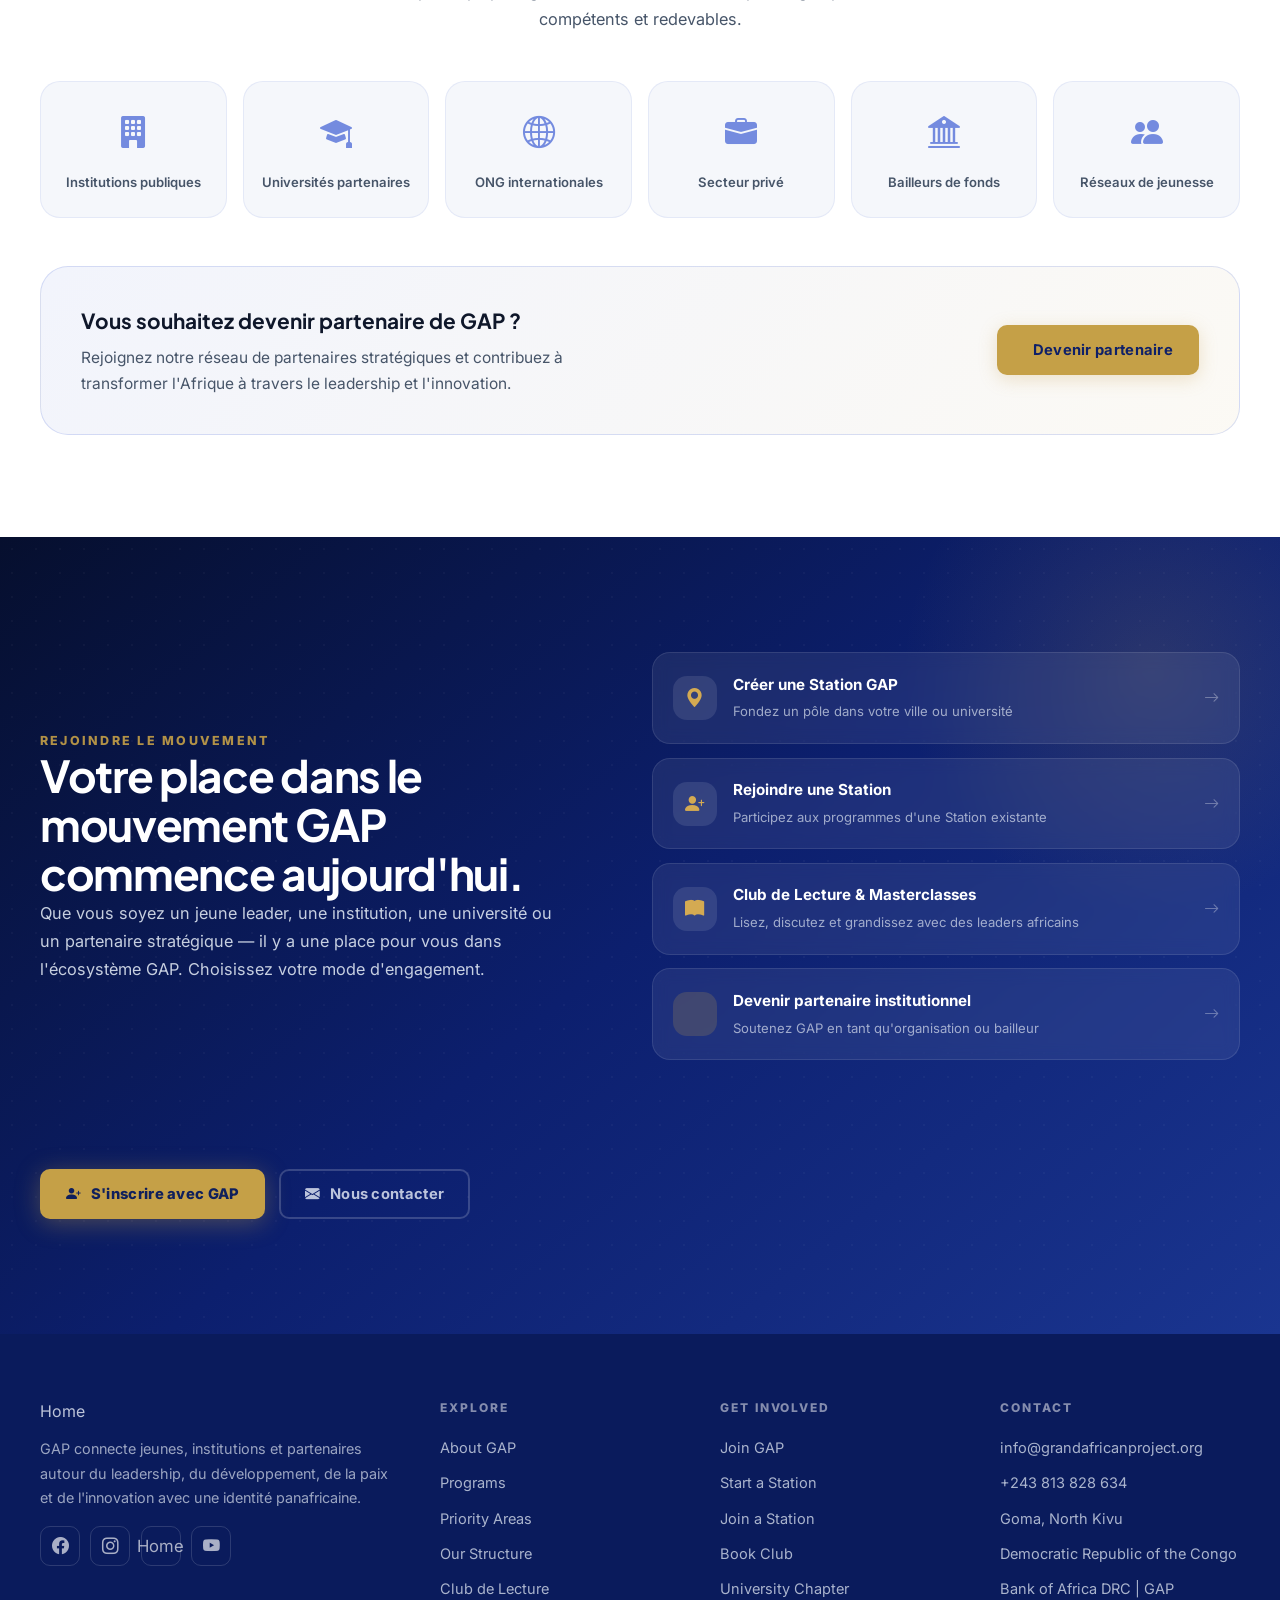
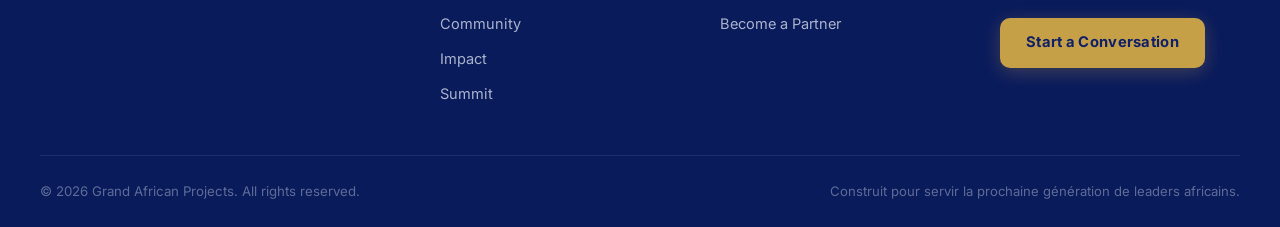
==== commit 64a359e0: "Replace LinkedIn videos with YouTube embeds - index + impact pages" ====
--- a/index.html
+++ b/index.html
@@ -502,38 +502,59 @@
           <div class="h-gallery__overlay"><span>Événements Communautaires</span></div>
         </div>
       </div>
-      <!-- Vidéos LinkedIn -->
+      <!-- Vidéos YouTube -->
       <div class="h-videos__grid" data-reveal>
+
+        <!-- Vidéo 1 -->
         <article class="h-video__card">
-          <div class="h-video__thumb video-card-thumb" data-video-id="9WXQrxOrCFA">
-            <img src="assets/img/grand teamfootbal.jpg" alt="GAP — Leadership &amp; développement des jeunes" loading="lazy">
-            <div class="video-card-play-overlay">
-              <button class="video-play-btn" type="button" aria-label="Lire la vidéo"><i class="bi bi-play-fill"></i></button>
+          <div class="h-video__embed-wrap">
+            <iframe
+              src="https://www.youtube.com/embed/9WXQrxOrCFA?rel=0&modestbranding=1"
+              title="GAP — Leadership &amp; développement des jeunes en Afrique"
+              allow="accelerometer; autoplay; clipboard-write; encrypted-media; gyroscope; picture-in-picture; web-share"
+              allowfullscreen
+              loading="lazy">
+            </iframe>
+          </div>
+          <div class="h-video__body">
+            <div class="pill-list">
+              <span class="pill"><i class="bi bi-youtube"></i> YouTube</span>
+              <span class="pill">Leadership</span>
+              <span class="pill">Jeunesse</span>
             </div>
-            <span class="h-video__badge"><i class="bi bi-youtube"></i> YouTube</span>
+            <h3>Leadership &amp; développement des jeunes en Afrique</h3>
+            <p>Une action de terrain illustrant l'engagement de GAP pour former la prochaine génération de leaders africains éthiques, capables de mobiliser leurs communautés.</p>
+            <a class="button button-ghost" href="https://www.youtube.com/watch?v=9WXQrxOrCFA" target="_blank" rel="noopener noreferrer">
+              <i class="bi bi-youtube"></i> Voir sur YouTube
+            </a>
+          </div>
+        </article>
+
+        <!-- Vidéo 2 -->
+        <article class="h-video__card">
+          <div class="h-video__embed-wrap">
+            <iframe
+              src="https://www.youtube.com/embed/YM7wcHlcuQ4?rel=0&modestbranding=1"
+              title="GAP — Clean City Project &amp; Action environnementale"
+              allow="accelerometer; autoplay; clipboard-write; encrypted-media; gyroscope; picture-in-picture; web-share"
+              allowfullscreen
+              loading="lazy">
+            </iframe>
           </div>
           <div class="h-video__body">
-            <div class="pill-list"><span class="pill">Leadership</span><span class="pill">Youth</span></div>
-            <h3>Leadership &amp; développement des jeunes en Afrique</h3>
-            <p>Une action de terrain illustrant l'engagement de GAP pour former la prochaine génération de leaders africains éthiques.</p>
-            <a class="button button-ghost" href="https://www.linkedin.com/posts/grand-african-projects_leadership-africa-youthleadership-activity-7482091491490816000-zUK6" target="_blank" rel="noopener noreferrer"><i class="bi bi-linkedin"></i> Voir sur LinkedIn</a>
-          </div>
-        </article>
-        <article class="h-video__card">
-          <div class="h-video__thumb">
-            <img src="assets/img/gallery/166a7449.jpg" alt="GAP — Clean City Project" loading="lazy">
-            <div class="video-card-play-overlay" style="opacity:1;">
-              <a class="video-play-btn" href="https://www.linkedin.com/posts/grand-african-projects_cleancityproject-grandafricanprojects-environment-activity-7380223236233568256-SqZE" target="_blank" rel="noopener noreferrer" aria-label="Voir la vidéo Clean City sur LinkedIn"><i class="bi bi-play-fill"></i></a>
+            <div class="pill-list">
+              <span class="pill"><i class="bi bi-youtube"></i> YouTube</span>
+              <span class="pill">Environnement</span>
+              <span class="pill">Clean City</span>
             </div>
-            <span class="h-video__badge linkedin"><i class="bi bi-linkedin"></i> LinkedIn</span>
-          </div>
-          <div class="h-video__body">
-            <div class="pill-list"><span class="pill">Environnement</span><span class="pill">Clean City</span></div>
             <h3>Clean City Project — Action environnementale communautaire</h3>
-            <p>Le Clean City Project de GAP mobilise les jeunes autour de la préservation de l'environnement urbain et la résilience climatique.</p>
-            <a class="button button-ghost" href="https://www.linkedin.com/posts/grand-african-projects_cleancityproject-grandafricanprojects-environment-activity-7380223236233568256-SqZE" target="_blank" rel="noopener noreferrer"><i class="bi bi-linkedin"></i> Voir sur LinkedIn</a>
-          </div>
-        </article>
+            <p>Le Clean City Project de GAP mobilise les jeunes autour de la préservation de l'environnement urbain et du renforcement de la résilience climatique dans nos communautés.</p>
+            <a class="button button-ghost" href="https://www.youtube.com/watch?v=YM7wcHlcuQ4" target="_blank" rel="noopener noreferrer">
+              <i class="bi bi-youtube"></i> Voir sur YouTube
+            </a>
+          </div>
+        </article>
+
       </div>
       <div class="actions" style="margin-top:2rem;justify-content:center;" data-reveal>
         <a class="button button-outline" href="impact.html">Voir notre histoire d'impact complète <i class="bi bi-arrow-right"></i></a>
--- a/assets/css/site.css
+++ b/assets/css/site.css
@@ -92,15 +92,8 @@
   --color-primary-soft: rgba(77, 115, 248, 0.08);
 }
 
-/* Dark mode — lien actif encore plus visible */
-[data-theme="dark"] .nav-link.is-current {
-  background: rgba(201, 163, 78, 0.18);
-  color: #f5c55e;
-  box-shadow: inset 0 -3px 0 0 var(--color-accent);
-}
-[data-theme="dark"] .nav-link.is-current::before {
-  background: #f5c55e;
-}
+/* Dark mode conservé uniquement pour les variables (backgrounds, bordures) */
+/* Le switcher de thème a été supprimé — le site reste en mode clair */
 
 /* ── Reset de base ──────────────────────────────────────────── */
 *, *::before, *::after { box-sizing: border-box; }
@@ -669,7 +662,6 @@
 select:focus-visible,
 .nav-link:focus-visible,
 .nav-toggle:focus-visible,
-.theme-toggle:focus-visible,
 .social-link:focus-visible {
   outline: 3px solid rgba(35,71,181,0.40);
   outline-offset: 3px;
@@ -2478,7 +2470,6 @@
   .brand img { width: 40px; height: 40px; }
   .brand-title { font-size: 0.88rem; }
   .header-tools { gap: 0.35rem; }
-  .theme-toggle .theme-toggle-text { display: none; }
 }
 
 /* Footer responsive serré */
@@ -2532,3 +2523,139 @@
     height: 40px;
   }
 }
+
+/* ============================================================
+   YOUTUBE EMBED — responsive iframe 16/9
+   ============================================================ */
+
+/* Wrapper embed pour home.css (.h-video__embed-wrap) */
+.h-video__embed-wrap {
+  position: relative;
+  width: 100%;
+  aspect-ratio: 16 / 9;
+  background: #000;
+  overflow: hidden;
+  border-radius: 0;
+  flex-shrink: 0;
+}
+.h-video__embed-wrap iframe {
+  position: absolute;
+  inset: 0;
+  width: 100%;
+  height: 100%;
+  border: 0;
+  display: block;
+}
+
+/* Carte vidéo home — ajustement quand embed remplace thumb */
+.h-video__card .h-video__embed-wrap {
+  border-radius: 0;
+}
+.h-video__card {
+  border-radius: 20px;
+  overflow: hidden;
+  border: 1px solid var(--color-border);
+  background: var(--color-surface);
+  box-shadow: var(--shadow-sm);
+  display: flex;
+  flex-direction: column;
+  transition: transform var(--transition), box-shadow var(--transition);
+}
+.h-video__card:hover {
+  transform: translateY(-4px);
+  box-shadow: var(--shadow-card);
+}
+.h-video__body {
+  padding: 1.4rem;
+  display: flex;
+  flex-direction: column;
+  gap: 0.75rem;
+}
+.h-video__body h3 {
+  font-family: var(--font-heading);
+  font-size: 1.08rem;
+  font-weight: 700;
+  color: var(--color-heading);
+  line-height: 1.3;
+  margin: 0;
+}
+.h-video__body p {
+  color: var(--color-text-soft);
+  font-size: 0.93rem;
+  line-height: 1.65;
+  margin: 0;
+  flex: 1;
+}
+
+/* ── Impact page — grille 2 vidéos ──────────────────────────── */
+.impact-videos-grid {
+  display: grid;
+  grid-template-columns: repeat(2, minmax(0, 1fr));
+  gap: clamp(1.5rem, 3vw, 2.25rem);
+  margin-top: 2.5rem;
+}
+
+.impact-video-card {
+  border-radius: 22px;
+  overflow: hidden;
+  border: 1px solid var(--color-border);
+  background: var(--color-surface);
+  box-shadow: var(--shadow-sm);
+  display: flex;
+  flex-direction: column;
+  transition: transform var(--transition), box-shadow var(--transition), border-color var(--transition);
+}
+.impact-video-card:hover {
+  transform: translateY(-5px);
+  box-shadow: var(--shadow-card);
+  border-color: rgba(31, 69, 205, 0.2);
+}
+
+.impact-video-embed {
+  position: relative;
+  width: 100%;
+  aspect-ratio: 16 / 9;
+  background: #000;
+  overflow: hidden;
+  flex-shrink: 0;
+}
+.impact-video-embed iframe {
+  position: absolute;
+  inset: 0;
+  width: 100%;
+  height: 100%;
+  border: 0;
+  display: block;
+}
+
+.impact-video-body {
+  padding: 1.4rem;
+  display: flex;
+  flex-direction: column;
+  gap: 0.7rem;
+  flex: 1;
+}
+.impact-video-body h3 {
+  font-family: var(--font-heading);
+  font-size: 1.08rem;
+  font-weight: 700;
+  color: var(--color-heading);
+  line-height: 1.3;
+  margin: 0;
+}
+.impact-video-body p {
+  color: var(--color-text-soft);
+  font-size: 0.93rem;
+  line-height: 1.65;
+  margin: 0;
+}
+
+/* Responsive */
+@media (max-width: 768px) {
+  .impact-videos-grid {
+    grid-template-columns: 1fr;
+  }
+  .h-videos__grid {
+    grid-template-columns: 1fr;
+  }
+}
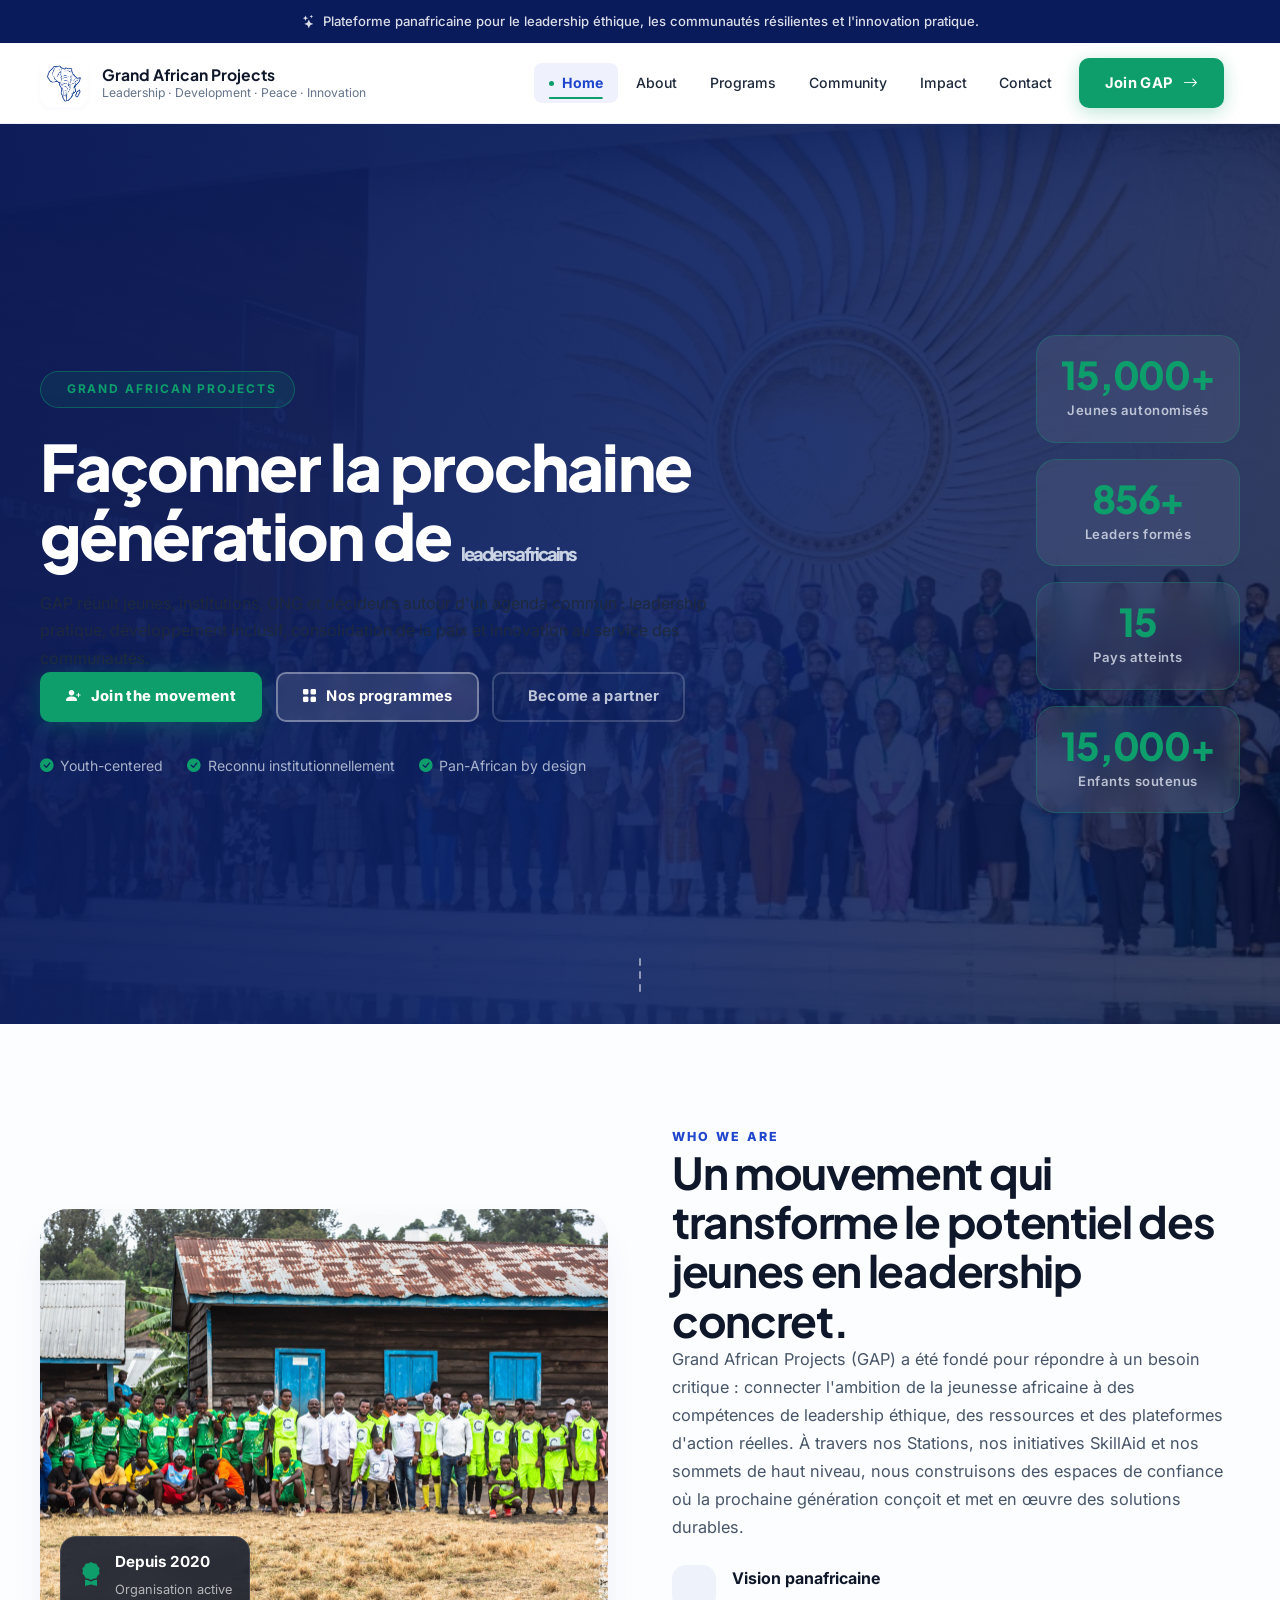
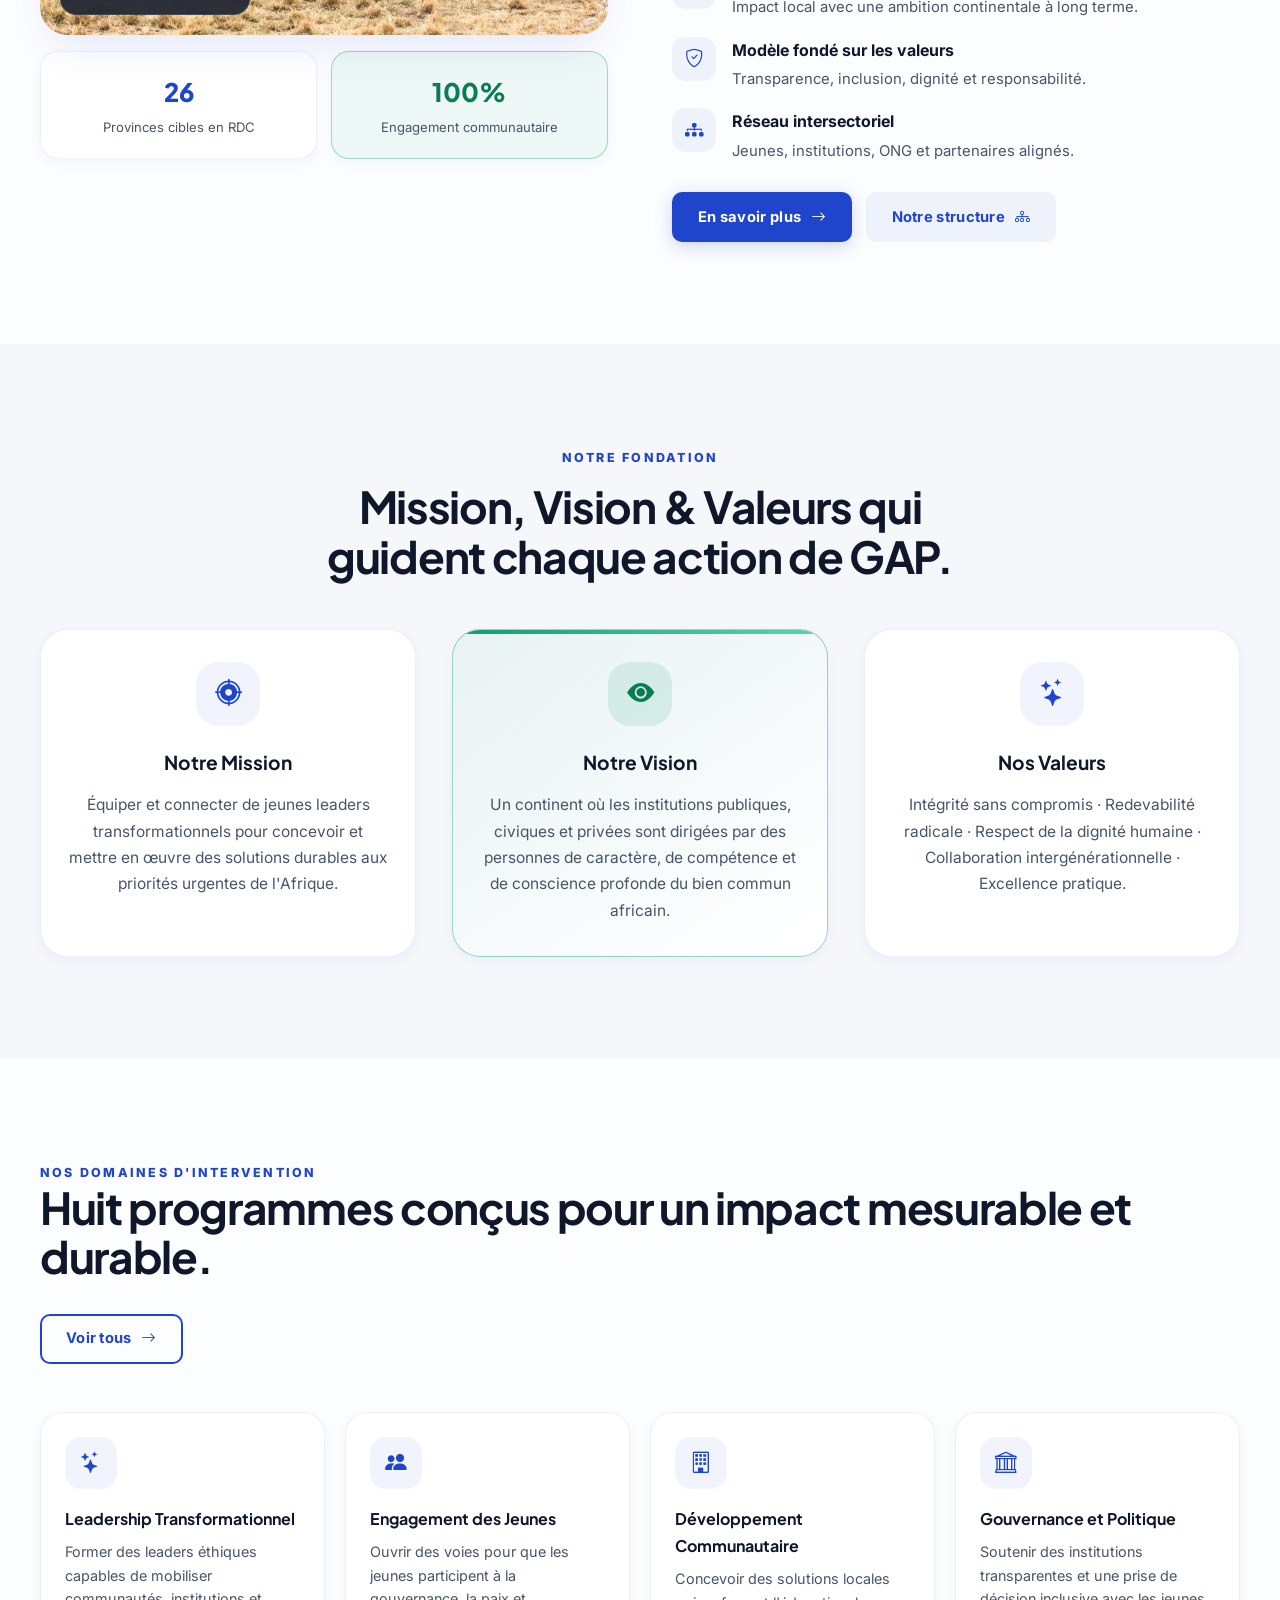
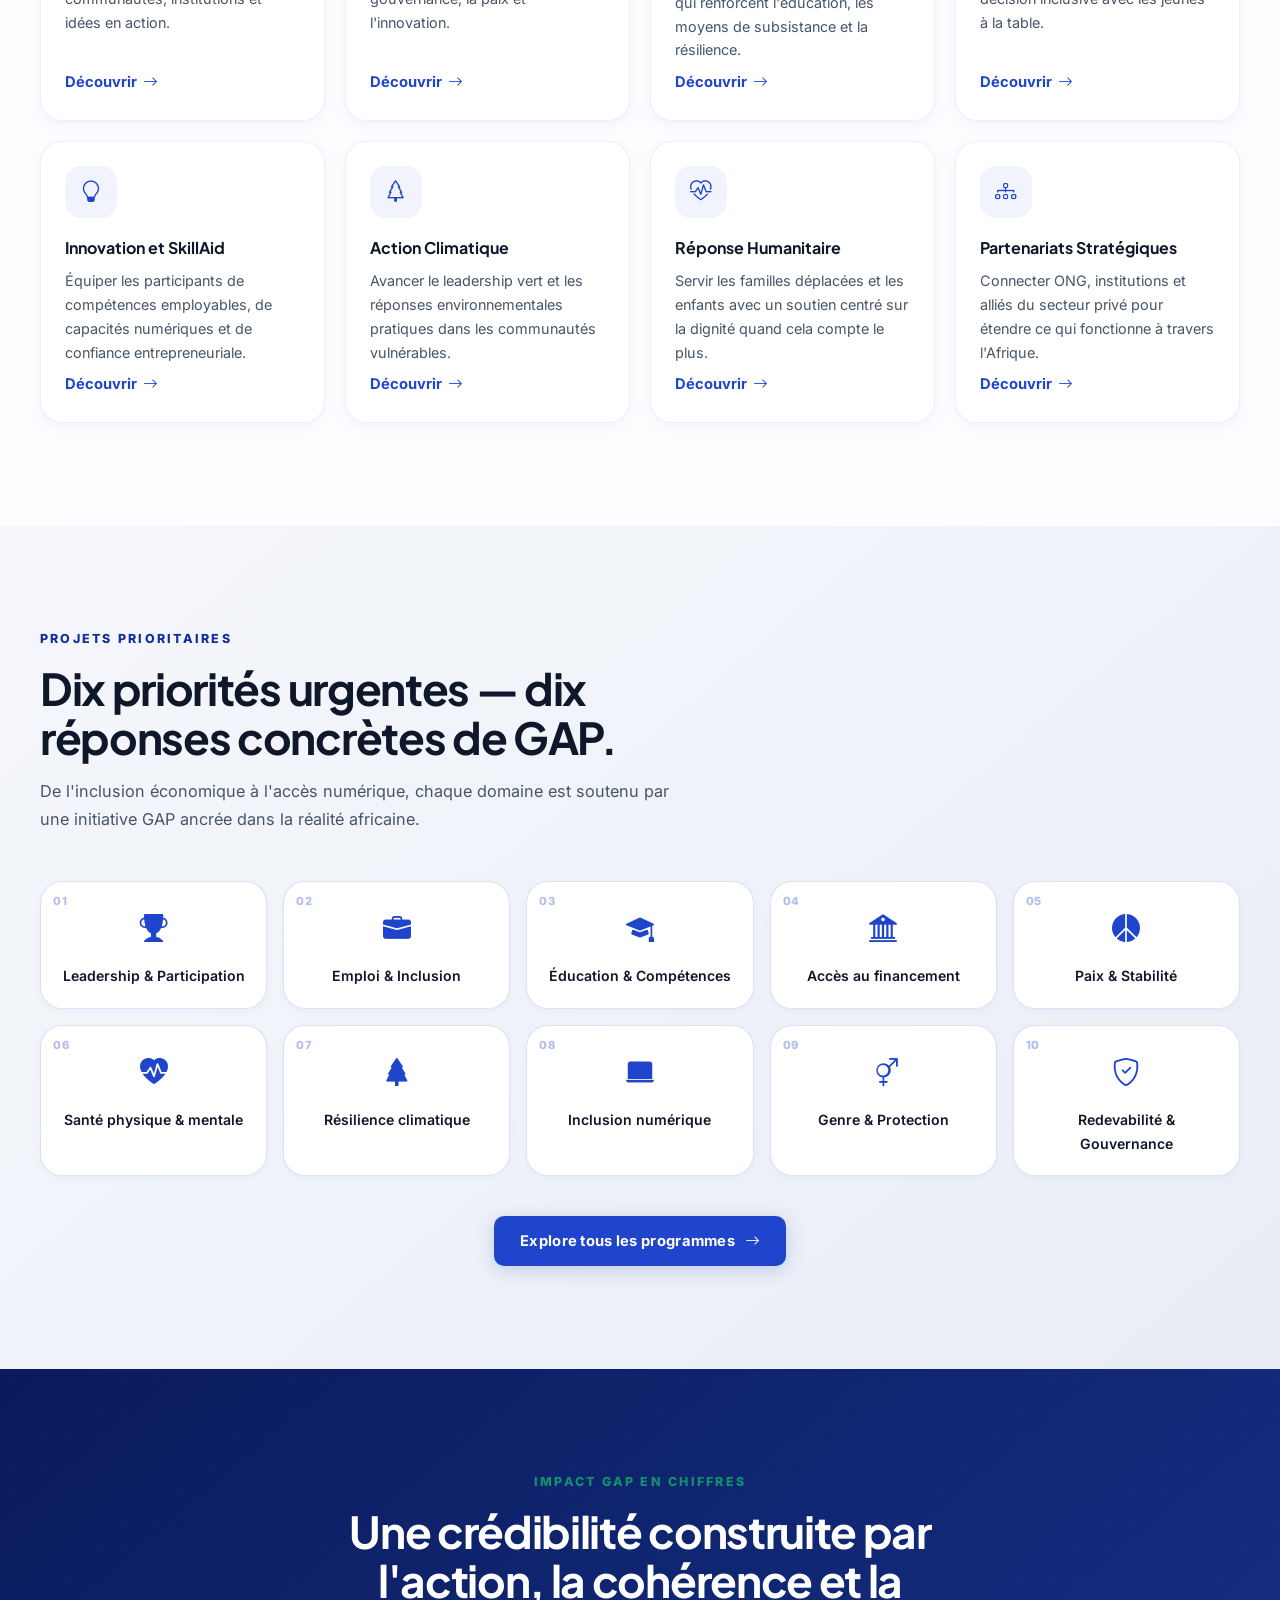
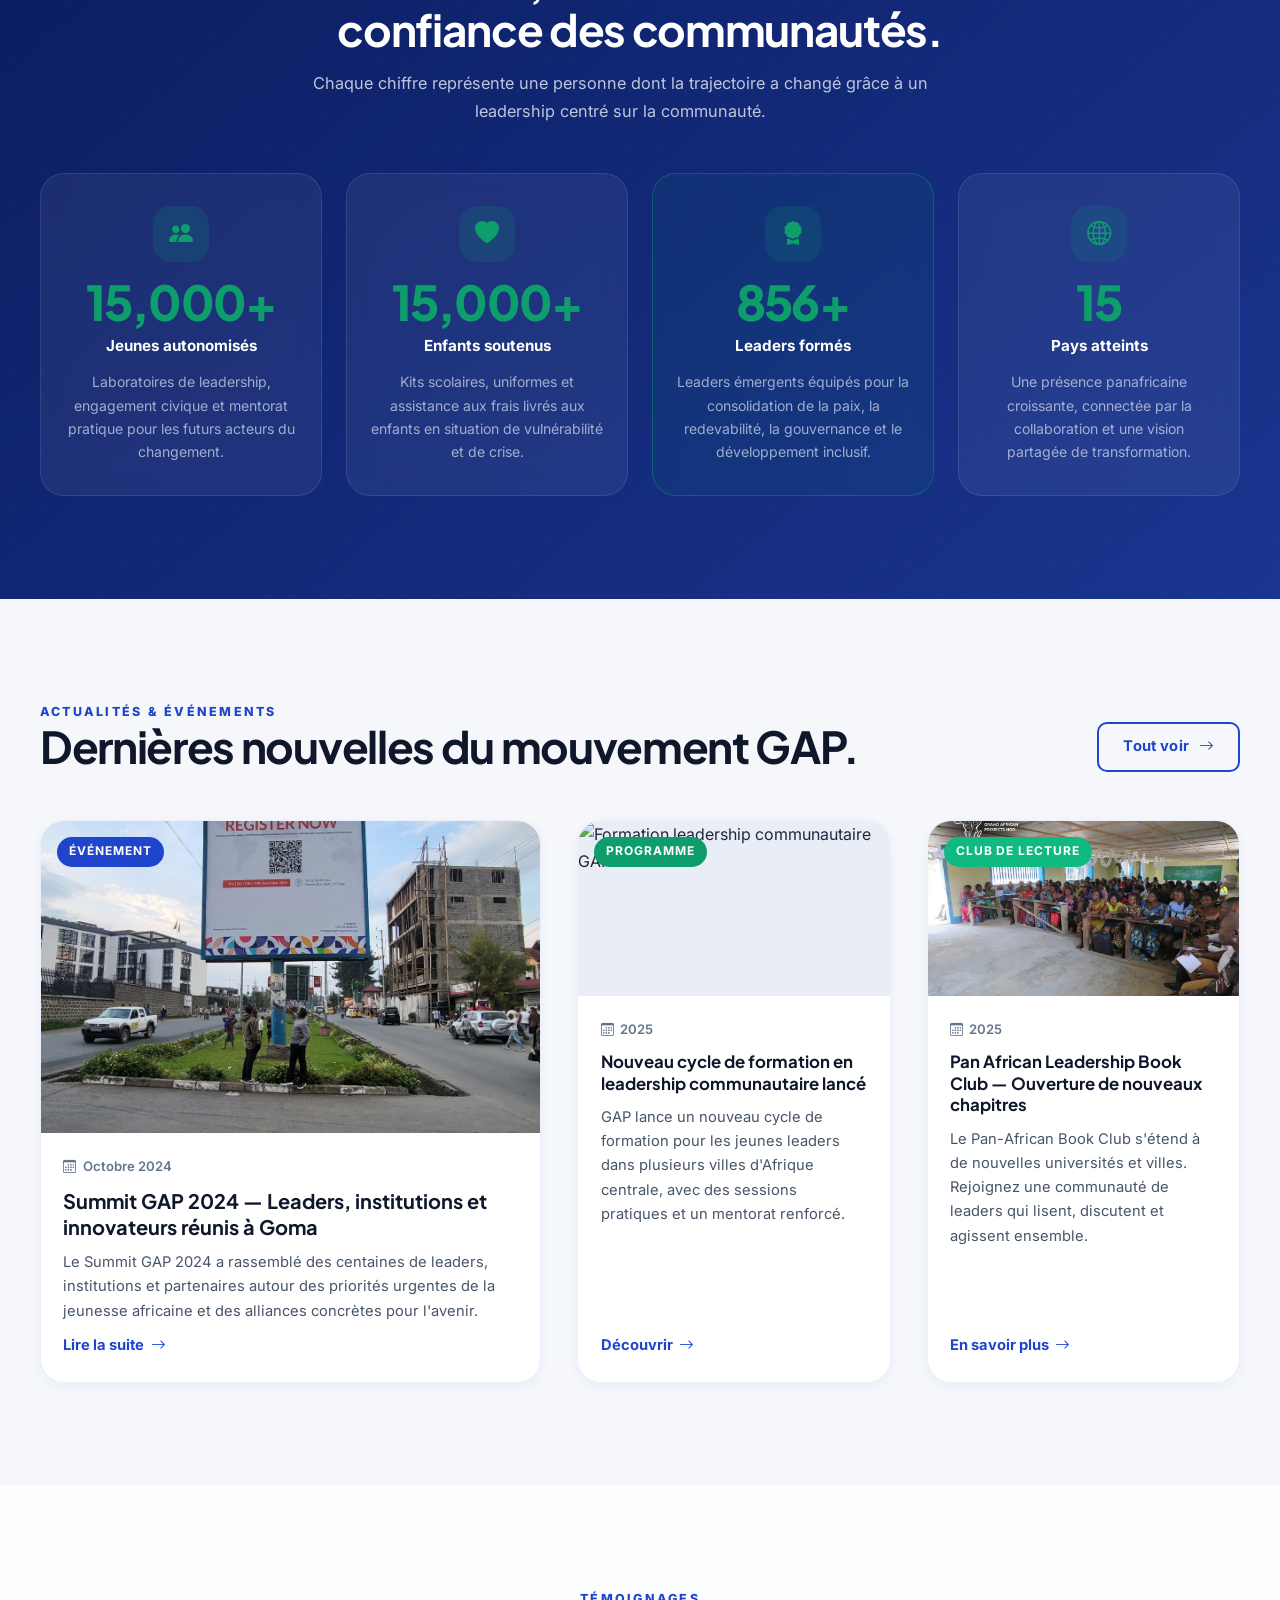
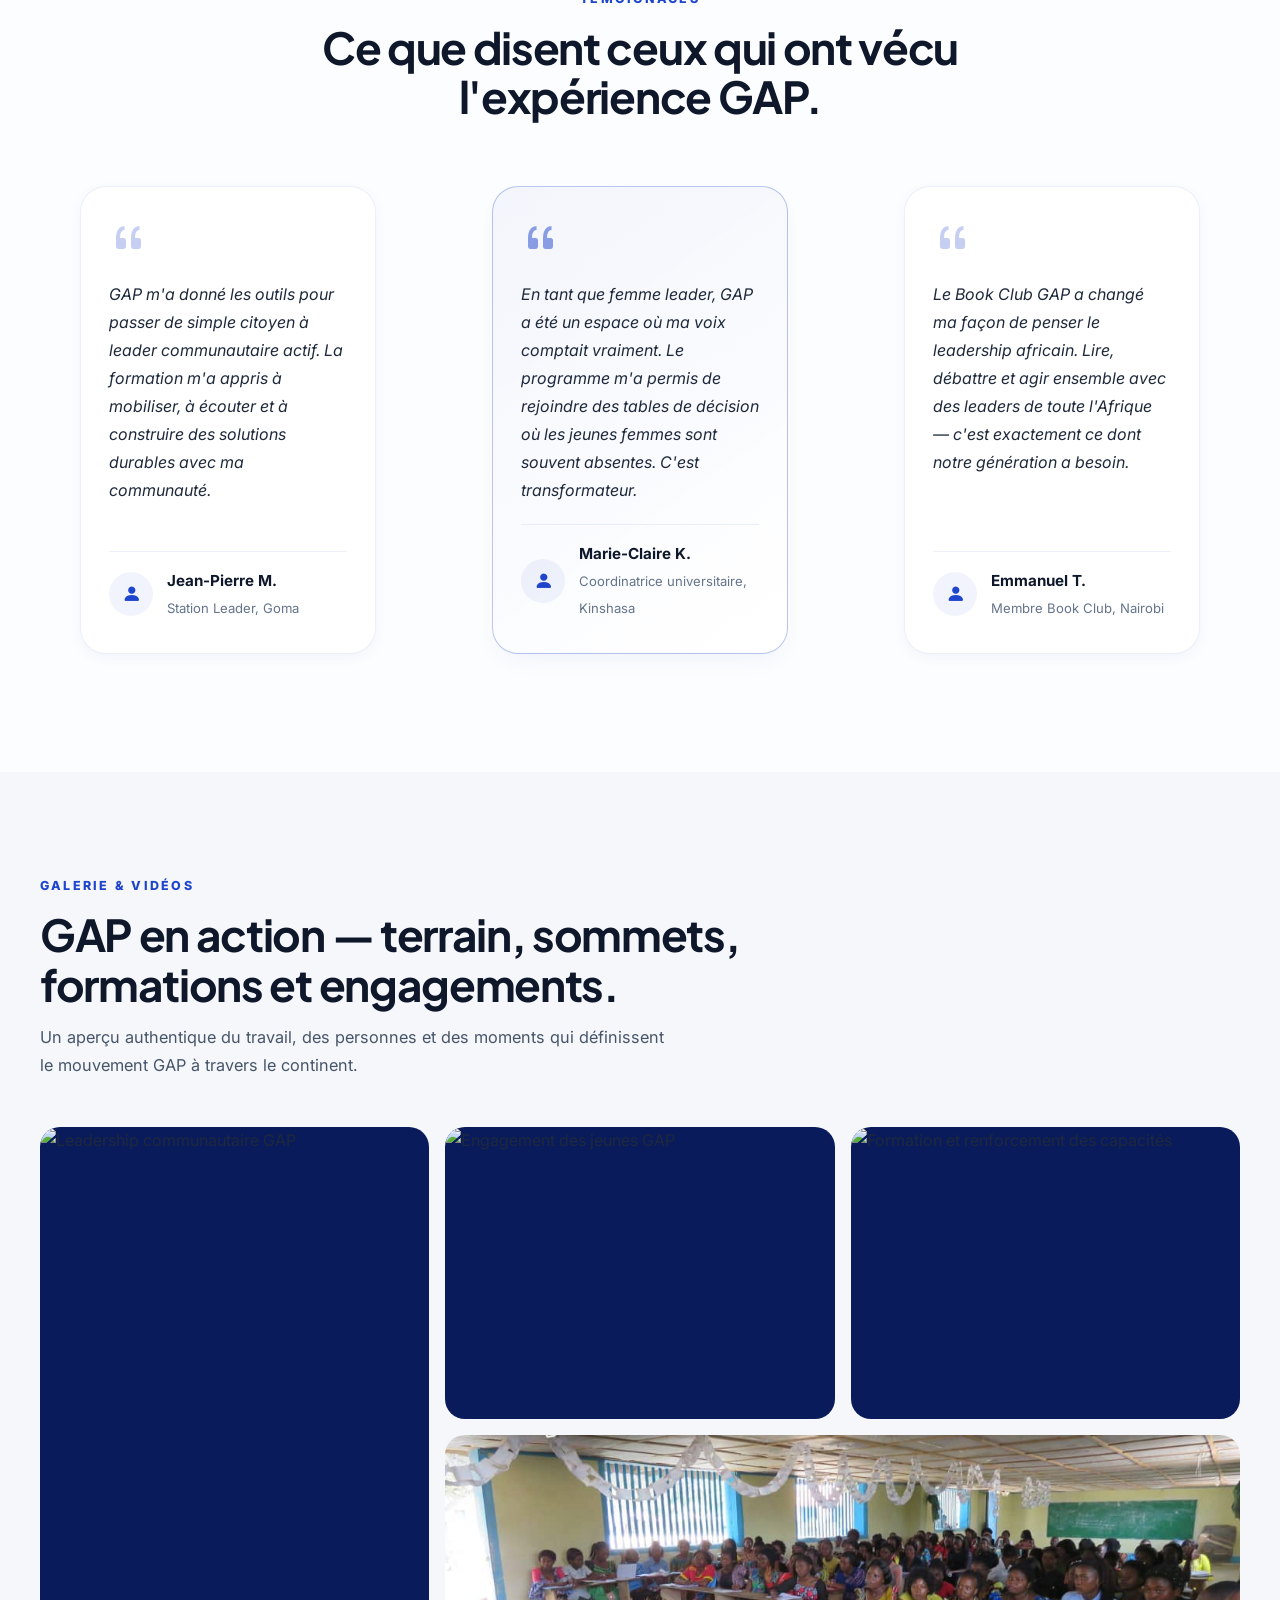
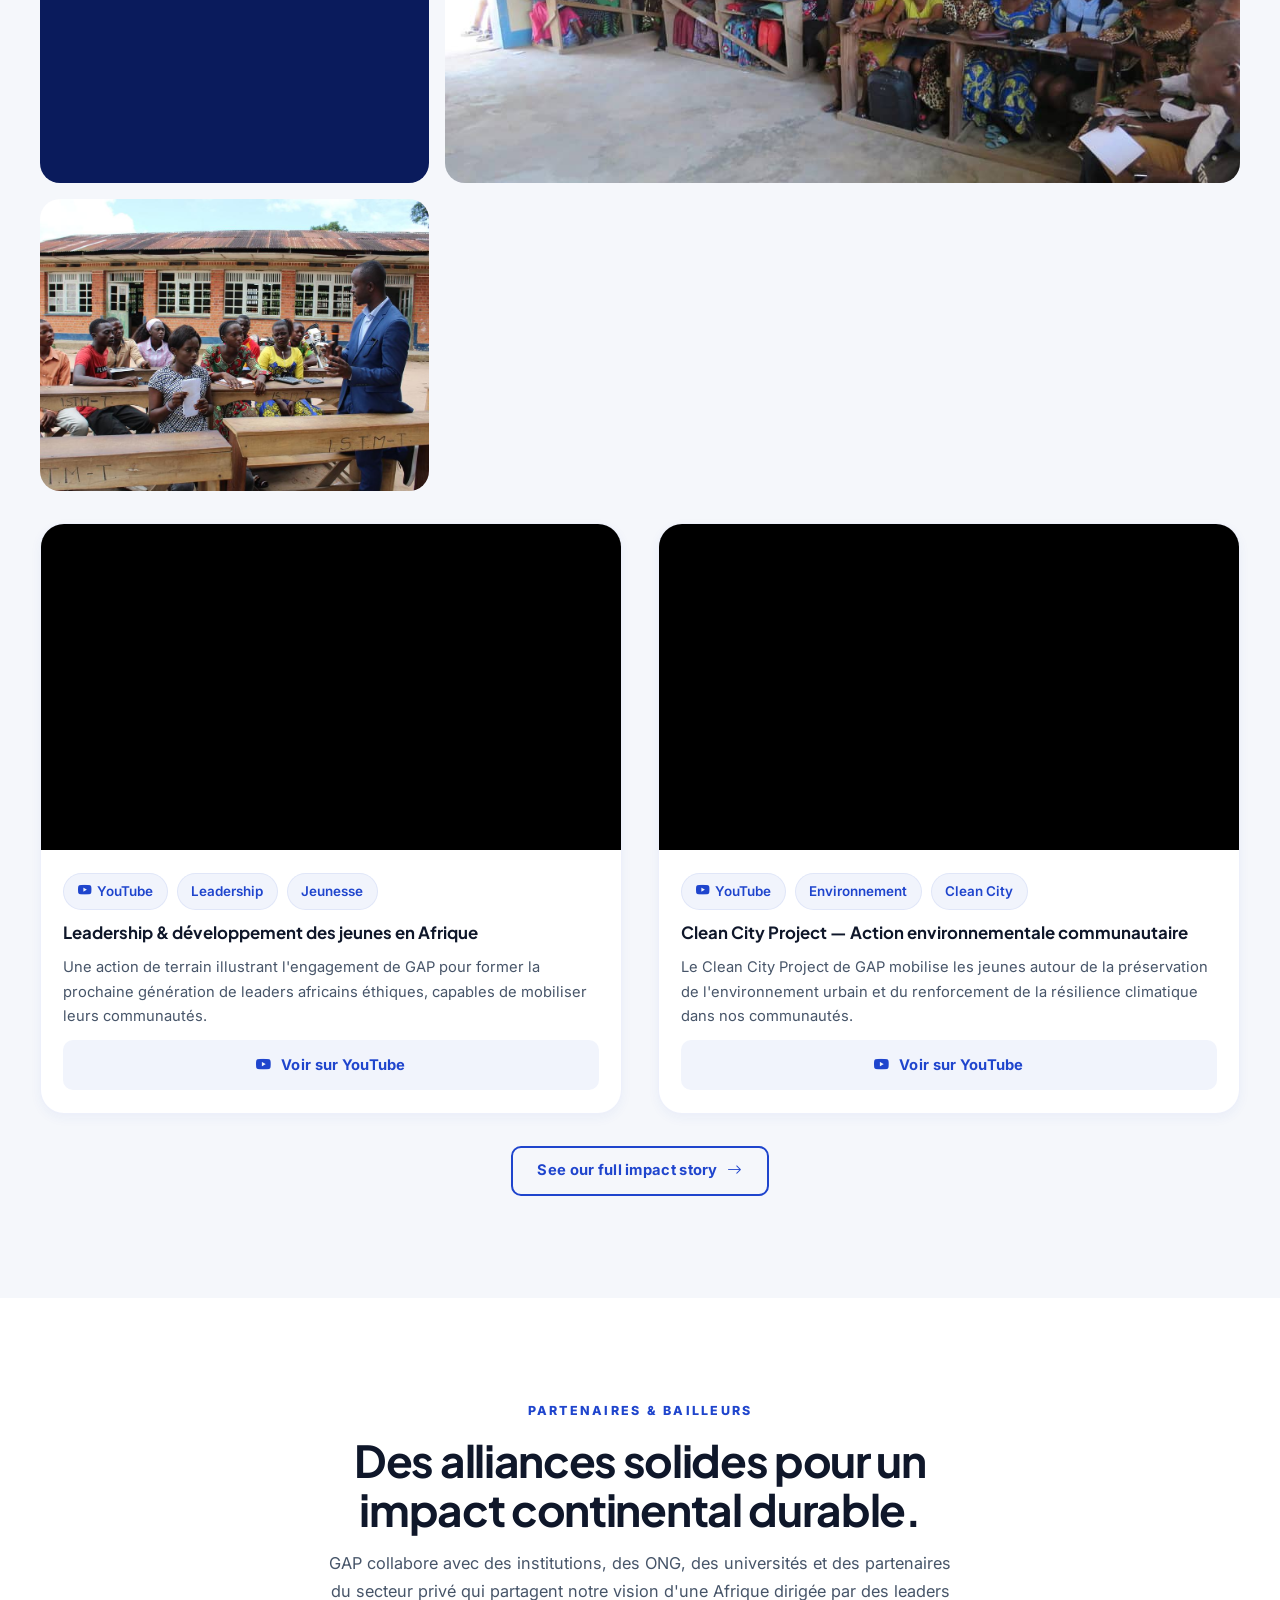
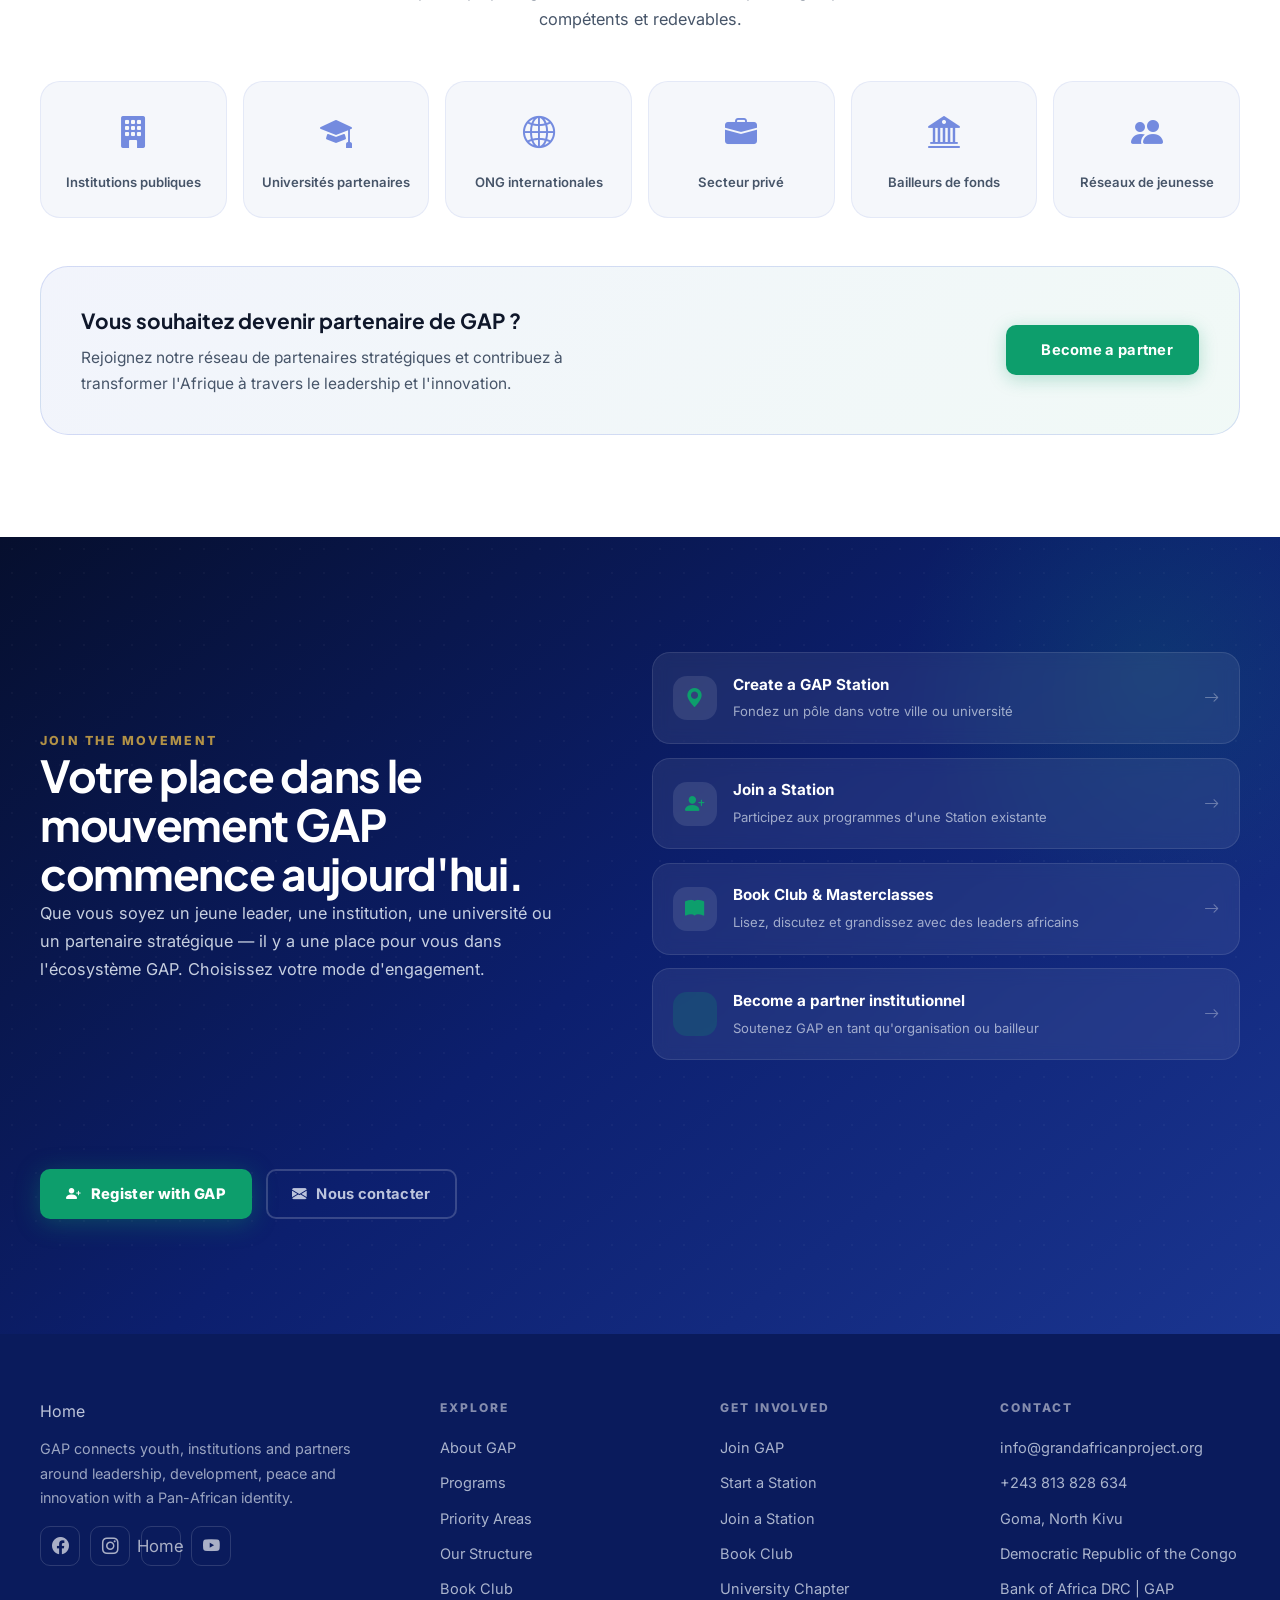
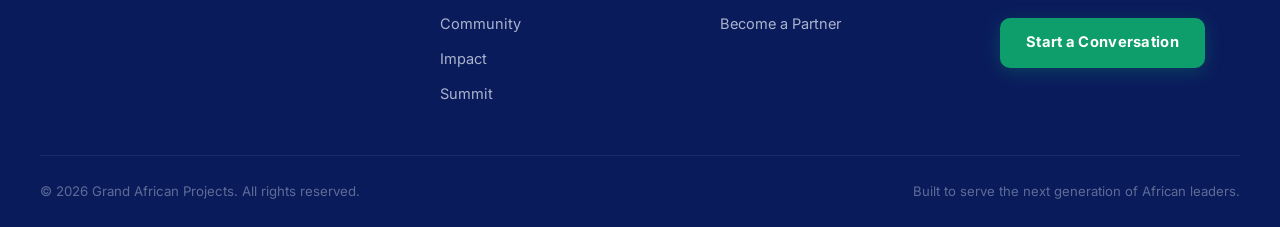
==== commit eacd7481: "chore: update website content and navigation to English language support" ====
--- a/index.html
+++ b/index.html
@@ -1,5 +1,5 @@
 <!DOCTYPE html>
-<html lang="fr" data-theme="light">
+<html lang="en" data-theme="light">
 <head>
   <meta charset="utf-8">
   <meta name="viewport" content="width=device-width, initial-scale=1">
@@ -40,7 +40,7 @@
       </div>
     </div>
     <div class="container nav-shell">
-      <a class="brand" href="index.html" aria-label="Grand African Projects — Accueil">
+      <a class="brand" href="index.html" aria-label="Grand African Projects — Home">
         <img src="assets/img/logo.png" alt="Logo Grand African Projects" width="48" height="48">
         <div>
           <div class="brand-title">Grand African Projects</div>
@@ -48,13 +48,13 @@
         </div>
       </a>
       <nav class="site-nav" id="primary-navigation" data-nav aria-label="Navigation principale">
-        <a class="nav-link" href="index.html">Accueil</a>
-        <a class="nav-link" href="about.html">À propos</a>
-        <a class="nav-link" href="programs.html">Programmes</a>
-        <a class="nav-link" href="community.html">Communauté</a>
+        <a class="nav-link" href="index.html">Home</a>
+        <a class="nav-link" href="about.html">About</a>
+        <a class="nav-link" href="programs.html">Programs</a>
+        <a class="nav-link" href="community.html">Community</a>
         <a class="nav-link" href="impact.html">Impact</a>
         <a class="nav-link" href="contact.html">Contact</a>
-        <a class="button button-accent nav-cta" href="join.html">Rejoindre GAP <i class="bi bi-arrow-right" aria-hidden="true"></i></a>
+        <a class="button button-accent nav-cta" href="join.html">Join GAP <i class="bi bi-arrow-right" aria-hidden="true"></i></a>
       </nav>
       <div class="header-tools">
         <div id="google_translate_element"></div>
@@ -79,14 +79,14 @@
         <h1 class="h-hero__title">Façonner la prochaine génération de <em>leaders africains</em></h1>
         <p class="h-hero__sub">GAP réunit jeunes, institutions, ONG et décideurs autour d'un agenda commun : leadership pratique, développement inclusif, consolidation de la paix et innovation au service des communautés.</p>
         <div class="h-hero__actions">
-          <a class="button h-btn-primary" href="join.html"><i class="bi bi-person-plus-fill"></i> Rejoindre le mouvement</a>
+          <a class="button h-btn-primary" href="join.html"><i class="bi bi-person-plus-fill"></i> Join the movement</a>
           <a class="button h-btn-secondary" href="programs.html"><i class="bi bi-grid-fill"></i> Nos programmes</a>
-          <a class="button h-btn-ghost" href="contact.html#partner-form"><i class="bi bi-handshake"></i> Devenir partenaire</a>
+          <a class="button h-btn-ghost" href="contact.html#partner-form"><i class="bi bi-handshake"></i> Become a partner</a>
         </div>
         <div class="h-hero__trust">
-          <span><i class="bi bi-check-circle-fill"></i> Centré sur les jeunes</span>
+          <span><i class="bi bi-check-circle-fill"></i> Youth-centered</span>
           <span><i class="bi bi-check-circle-fill"></i> Reconnu institutionnellement</span>
-          <span><i class="bi bi-check-circle-fill"></i> Panafricain par conception</span>
+          <span><i class="bi bi-check-circle-fill"></i> Pan-African by design</span>
         </div>
       </div>
       <div class="h-hero__stats" data-reveal>
@@ -141,7 +141,7 @@
         </div>
       </div>
       <div class="h-about__copy" data-reveal>
-        <span class="section-kicker">Qui nous sommes</span>
+        <span class="section-kicker">Who we are</span>
         <h2 class="section-heading">Un mouvement qui transforme le potentiel des jeunes en leadership concret.</h2>
         <p class="section-copy">Grand African Projects (GAP) a été fondé pour répondre à un besoin critique : connecter l'ambition de la jeunesse africaine à des compétences de leadership éthique, des ressources et des plateformes d'action réelles. À travers nos Stations, nos initiatives SkillAid et nos sommets de haut niveau, nous construisons des espaces de confiance où la prochaine génération conçoit et met en œuvre des solutions durables.</p>
         <div class="h-about__features">
@@ -333,7 +333,7 @@
         </a>
       </div>
       <div class="actions" style="margin-top:2.5rem;justify-content:center;" data-reveal>
-        <a class="button" href="programs.html">Explorer tous les programmes <i class="bi bi-arrow-right"></i></a>
+        <a class="button" href="programs.html">Explore tous les programmes <i class="bi bi-arrow-right"></i></a>
       </div>
     </div>
   </section>
@@ -389,13 +389,13 @@
       <div class="h-news__grid">
         <article class="h-news__card h-news__card--featured" data-reveal>
           <div class="h-news__thumb">
-            <img src="assets/img/20241023_171306.jpg" alt="Sommet Grand African Projects 2024 à Goma" loading="lazy">
+            <img src="assets/img/20241023_171306.jpg" alt="Summit Grand African Projects 2024 à Goma" loading="lazy">
             <span class="h-news__badge event">Événement</span>
           </div>
           <div class="h-news__body">
             <span class="h-news__date"><i class="bi bi-calendar3"></i> Octobre 2024</span>
-            <h3>Sommet GAP 2024 — Leaders, institutions et innovateurs réunis à Goma</h3>
-            <p>Le Sommet GAP 2024 a rassemblé des centaines de leaders, institutions et partenaires autour des priorités urgentes de la jeunesse africaine et des alliances concrètes pour l'avenir.</p>
+            <h3>Summit GAP 2024 — Leaders, institutions et innovateurs réunis à Goma</h3>
+            <p>Le Summit GAP 2024 a rassemblé des centaines de leaders, institutions et partenaires autour des priorités urgentes de la jeunesse africaine et des alliances concrètes pour l'avenir.</p>
             <a class="text-link" href="summit.html">Lire la suite <i class="bi bi-arrow-right"></i></a>
           </div>
         </article>
@@ -419,7 +419,7 @@
           <div class="h-news__body">
             <span class="h-news__date"><i class="bi bi-calendar3"></i> 2025</span>
             <h3>Pan African Leadership Book Club — Ouverture de nouveaux chapitres</h3>
-            <p>Le Club de Lecture Panafricain s'étend à de nouvelles universités et villes. Rejoignez une communauté de leaders qui lisent, discutent et agissent ensemble.</p>
+            <p>Le Pan-African Book Club s'étend à de nouvelles universités et villes. Rejoignez une communauté de leaders qui lisent, discutent et agissent ensemble.</p>
             <a class="text-link" href="bookclub.html">En savoir plus <i class="bi bi-arrow-right"></i></a>
           </div>
         </article>
@@ -459,7 +459,7 @@
         </blockquote>
         <blockquote class="h-testi__card" data-reveal>
           <div class="h-testi__quote"><i class="bi bi-quote"></i></div>
-          <p>Le Club de Lecture GAP a changé ma façon de penser le leadership africain. Lire, débattre et agir ensemble avec des leaders de toute l'Afrique — c'est exactement ce dont notre génération a besoin.</p>
+          <p>Le Book Club GAP a changé ma façon de penser le leadership africain. Lire, débattre et agir ensemble avec des leaders de toute l'Afrique — c'est exactement ce dont notre génération a besoin.</p>
           <footer class="h-testi__author">
             <div class="h-testi__avatar"><i class="bi bi-person-fill"></i></div>
             <div>
@@ -495,7 +495,7 @@
         </div>
         <div class="h-gallery__item h-gallery__item--wide">
           <img src="assets/img/gallery/seance.jpg" alt="Session du sommet GAP" loading="lazy">
-          <div class="h-gallery__overlay"><span>Sessions Sommet</span></div>
+          <div class="h-gallery__overlay"><span>Sessions Summit</span></div>
         </div>
         <div class="h-gallery__item">
           <img src="assets/img/gallery/whatsapp image 2025-02-25 at 15.01.24_501ba124.jpg" alt="Événement communautaire GAP" loading="lazy">
@@ -557,7 +557,7 @@
 
       </div>
       <div class="actions" style="margin-top:2rem;justify-content:center;" data-reveal>
-        <a class="button button-outline" href="impact.html">Voir notre histoire d'impact complète <i class="bi bi-arrow-right"></i></a>
+        <a class="button button-outline" href="impact.html">See our full impact story <i class="bi bi-arrow-right"></i></a>
       </div>
     </div>
   </section>
@@ -583,7 +583,7 @@
           <h3>Vous souhaitez devenir partenaire de GAP ?</h3>
           <p>Rejoignez notre réseau de partenaires stratégiques et contribuez à transformer l'Afrique à travers le leadership et l'innovation.</p>
         </div>
-        <a class="button button-accent" href="contact.html#partner-form"><i class="bi bi-handshake"></i> Devenir partenaire</a>
+        <a class="button button-accent" href="contact.html#partner-form"><i class="bi bi-handshake"></i> Become a partner</a>
       </div>
     </div>
   </section>
@@ -593,7 +593,7 @@
     <div class="h-cta__bg" aria-hidden="true"></div>
     <div class="container h-cta__content">
       <div class="h-cta__text" data-reveal>
-        <span class="section-kicker" style="color:rgba(197,160,71,0.9);">Rejoindre le mouvement</span>
+        <span class="section-kicker" style="color:rgba(197,160,71,0.9);">Join the movement</span>
         <h2 class="section-heading" style="color:#fff;">Votre place dans le mouvement GAP commence aujourd'hui.</h2>
         <p class="section-copy" style="color:rgba(232,238,248,0.85);">Que vous soyez un jeune leader, une institution, une université ou un partenaire stratégique — il y a une place pour vous dans l'écosystème GAP. Choisissez votre mode d'engagement.</p>
       </div>
@@ -601,7 +601,7 @@
         <a class="h-cta__option" href="join.html#station-founder">
           <div class="h-cta__opt-icon"><i class="bi bi-geo-alt-fill"></i></div>
           <div>
-            <strong>Créer une Station GAP</strong>
+            <strong>Create a GAP Station</strong>
             <span>Fondez un pôle dans votre ville ou université</span>
           </div>
           <i class="bi bi-arrow-right h-cta__opt-arrow"></i>
@@ -609,7 +609,7 @@
         <a class="h-cta__option" href="join.html#station-member">
           <div class="h-cta__opt-icon"><i class="bi bi-person-plus-fill"></i></div>
           <div>
-            <strong>Rejoindre une Station</strong>
+            <strong>Join a Station</strong>
             <span>Participez aux programmes d'une Station existante</span>
           </div>
           <i class="bi bi-arrow-right h-cta__opt-arrow"></i>
@@ -617,7 +617,7 @@
         <a class="h-cta__option" href="bookclub.html">
           <div class="h-cta__opt-icon"><i class="bi bi-book-fill"></i></div>
           <div>
-            <strong>Club de Lecture &amp; Masterclasses</strong>
+            <strong>Book Club &amp; Masterclasses</strong>
             <span>Lisez, discutez et grandissez avec des leaders africains</span>
           </div>
           <i class="bi bi-arrow-right h-cta__opt-arrow"></i>
@@ -625,14 +625,14 @@
         <a class="h-cta__option" href="contact.html#partner-form">
           <div class="h-cta__opt-icon accent"><i class="bi bi-handshake"></i></div>
           <div>
-            <strong>Devenir partenaire institutionnel</strong>
+            <strong>Become a partner institutionnel</strong>
             <span>Soutenez GAP en tant qu'organisation ou bailleur</span>
           </div>
           <i class="bi bi-arrow-right h-cta__opt-arrow"></i>
         </a>
       </div>
       <div class="h-cta__primary" data-reveal>
-        <a class="button h-btn-primary" href="join.html"><i class="bi bi-person-plus-fill"></i> S'inscrire avec GAP</a>
+        <a class="button h-btn-primary" href="join.html"><i class="bi bi-person-plus-fill"></i> Register with GAP</a>
         <a class="button h-btn-ghost" href="contact.html"><i class="bi bi-envelope-fill"></i> Nous contacter</a>
       </div>
     </div>
@@ -649,10 +649,10 @@
             <img src="assets/img/logo.png" alt="Logo Grand African Projects" width="48" height="48" loading="lazy">
             <div>
               <div class="brand-title">Grand African Projects</div>
-              <div class="brand-copy">Une plateforme pour la prochaine génération de leaders africains.</div>
+              <div class="brand-copy">A platform for Africa's next generation of leaders.</div>
             </div>
           </a>
-          <p class="card-copy" style="margin-top:0.75rem;">GAP connecte jeunes, institutions et partenaires autour du leadership, du développement, de la paix et de l'innovation avec une identité panafricaine.</p>
+          <p class="card-copy" style="margin-top:0.75rem;">GAP connects youth, institutions and partners around leadership, development, peace and innovation with a Pan-African identity.</p>
           <div class="social-links">
             <a class="social-link" href="https://www.facebook.com/GrandAfricanProjects" aria-label="Facebook"><i class="bi bi-facebook"></i></a>
             <a class="social-link" href="https://www.instagram.com/grandafricanprojects?igsh=MTlhd29kMHR5dHFyNw==" aria-label="Instagram"><i class="bi bi-instagram"></i></a>
@@ -661,27 +661,27 @@
           </div>
         </div>
         <div class="footer-column">
-          <div class="footer-title">Explorer</div>
+          <div class="footer-title">Explore</div>
           <div class="footer-links">
-            <a href="about.html">À propos de GAP</a>
-            <a href="programs.html">Programmes</a>
-            <a href="programs.html#special-focus">Domaines prioritaires</a>
-            <a href="about.html#structure">Notre Structure</a>
-            <a href="bookclub.html">Club de Lecture</a>
-            <a href="community.html">Communauté</a>
+            <a href="about.html">About GAP</a>
+            <a href="programs.html">Programs</a>
+            <a href="programs.html#special-focus">Priority areas</a>
+            <a href="about.html#structure">Our Structure</a>
+            <a href="bookclub.html">Book Club</a>
+            <a href="community.html">Community</a>
             <a href="impact.html">Impact</a>
-            <a href="summit.html">Sommet</a>
+            <a href="summit.html">Summit</a>
           </div>
         </div>
         <div class="footer-column">
-          <div class="footer-title">S'impliquer</div>
+          <div class="footer-title">Get Involved</div>
           <div class="footer-links">
-            <a href="join.html">Rejoindre GAP</a>
-            <a href="join.html#station-founder">Créer une Station</a>
-            <a href="join.html#station-member">Rejoindre une Station</a>
-            <a href="join.html#book-club">Club de Lecture</a>
-            <a href="join.html#university-coordinator">Chapitre Universitaire</a>
-            <a href="contact.html#partner-form">Devenir Partenaire</a>
+            <a href="join.html">Join GAP</a>
+            <a href="join.html#station-founder">Found a Station</a>
+            <a href="join.html#station-member">Join a Station</a>
+            <a href="join.html#book-club">Book Club</a>
+            <a href="join.html#university-coordinator">University Chapter</a>
+            <a href="contact.html#partner-form">Become a Partner</a>
           </div>
         </div>
         <div class="footer-column">
@@ -689,16 +689,16 @@
           <div class="footer-links">
             <a href="mailto:info@grandafricanproject.org">info@grandafricanproject.org</a>
             <a href="tel:+243813828634">+243 813 828 634</a>
-            <span>Goma, Nord-Kivu</span>
-            <span>République Démocratique du Congo</span>
-            <span>Bank of Africa RDC | GAP</span>
-          </div>
-          <a class="button button-accent" href="contact.html" style="margin-top:1rem;">Démarrer une conversation</a>
+            <span>Goma, North Kivu</span>
+            <span>Democratic Republic of Congo</span>
+            <span>Bank of Africa DRC | GAP</span>
+          </div>
+          <a class="button button-accent" href="contact.html" style="margin-top:1rem;">Start a conversation</a>
         </div>
       </div>
       <div class="footer-bottom">
-        <span>&copy; <span data-year></span> Grand African Projects. Tous droits réservés.</span>
-        <span class="footer-legal">Construit pour servir la prochaine génération de leaders africains.</span>
+        <span>&copy; <span data-year></span> Grand African Projects. All rights reserved.</span>
+        <span class="footer-legal">Built to serve the next generation of African leaders.</span>
       </div>
     </div>
   </footer>
--- a/assets/css/site.css
+++ b/assets/css/site.css
@@ -1,9 +1,9 @@
-@import url('https://fonts.googleapis.com/css2?family=Inter:wght@300;400;500;600;700;800&family=Plus+Jakarta+Sans:ital,wght@0,300;0,400;0,500;0,600;0,700;0,800;1,400;1,500&family=Playfair+Display:ital,wght@0,500;0,600;0,700;1,400;1,500&display=swap');
+﻿@import url('https://fonts.googleapis.com/css2?family=Inter:wght@300;400;500;600;700;800&family=Plus+Jakarta+Sans:ital,wght@0,300;0,400;0,500;0,600;0,700;0,800;1,400;1,500&family=Playfair+Display:ital,wght@0,500;0,600;0,700;1,400;1,500&display=swap');
 
 /* ============================================================
    GRAND AFRICAN PROJECTS — Design System
    Couleur principale : #1F45CD (bleu royal vibrant du logo)
-   Accent : #C5A047 (or institutionnel)
+   Accent : #0D9E6C (or institutionnel)
    Version : 3.0 — Refonte UI/UX Premium Complète
    ============================================================ */
 
@@ -24,11 +24,11 @@
   --color-primary-soft:   rgba(31, 69, 205, 0.06);
   --color-primary-glow:   rgba(31, 69, 205, 0.12);
 
-  /* Accent or institutionnel */
-  --color-accent:         #C5A047;
-  --color-accent-dark:    #A27E2D;
-  --color-accent-soft:    rgba(197, 160, 71, 0.08);
-  --color-accent-glow:    rgba(197, 160, 71, 0.16);
+  /* Accent vert émeraude africain */
+  --color-accent:         #0D9E6C;
+  --color-accent-dark:    #0A7D55;
+  --color-accent-soft:    rgba(13, 158, 108, 0.08);
+  --color-accent-glow:    rgba(13, 158, 108, 0.16);
 
   /* Surfaces & textes */
   --color-bg:             #FCFDFE;
@@ -52,7 +52,7 @@
   --shadow-md:    0 12px 30px -10px rgba(31, 69, 205, 0.08);
   --shadow-lg:    0 20px 40px -12px rgba(31, 69, 205, 0.12);
   --shadow-card:  0 10px 24px -8px rgba(31, 69, 205, 0.07);
-  --shadow-glow:  0 0 0 1px rgba(197, 160, 71, 0.15), 0 16px 48px -12px rgba(31, 69, 205, 0.14);
+  --shadow-glow:  0 0 0 1px rgba(13, 158, 108, 0.15), 0 16px 48px -12px rgba(31, 69, 205, 0.14);
 
   /* Rayons */
   --radius-xs:   6px;
@@ -88,7 +88,7 @@
   --shadow-md:          0 12px 30px -10px rgba(0,0,0,0.5);
   --shadow-lg:          0 20px 40px -12px rgba(0,0,0,0.6);
   --shadow-card:        0 10px 24px -8px rgba(0,0,0,0.45);
-  --shadow-glow:        0 0 0 1px rgba(197, 160, 71, 0.20), 0 16px 48px -12px rgba(0,0,0,0.6);
+  --shadow-glow:        0 0 0 1px rgba(13, 158, 108, 0.20), 0 16px 48px -12px rgba(0,0,0,0.6);
   --color-primary-soft: rgba(77, 115, 248, 0.08);
 }
 
@@ -126,7 +126,7 @@
 
 p, h1, h2, h3, h4, h5, h6 { margin: 0; }
 
-main { overflow: clip; }
+main { overflow: visible; }
 
 /* ============================================================
    VIDEO CARDS — Section "Nos actions en vidéo"
@@ -617,13 +617,13 @@
 
 .button-accent {
   background: var(--color-accent);
-  color: #0f2068;
-  box-shadow: 0 4px 18px rgba(201,163,78,0.28);
+  color: #fff;
+  box-shadow: 0 4px 18px rgba(13, 158, 108, 0.28);
 }
 .button-accent:hover, .button-accent:focus-visible {
   background: var(--color-accent-dark);
-  box-shadow: 0 8px 28px rgba(201,163,78,0.36);
-  color: #0f2068;
+  box-shadow: 0 8px 28px rgba(13, 158, 108, 0.36);
+  color: #fff;
 }
 
 .button-outline {
@@ -837,7 +837,7 @@
 .header-tools {
   display: inline-flex;
   align-items: center;
-  gap: 0.5rem;
+  gap: 0.75rem;
   flex-shrink: 0;
 }
 
@@ -848,14 +848,16 @@
   justify-content: center;
   width: 44px;
   height: 44px;
-  border: 1px solid var(--color-border);
-  border-radius: 10px;
+  border: 2px solid var(--color-border);
+  border-radius: 12px;
   background: var(--color-surface);
   color: var(--color-heading);
-  font-size: 1.3rem;
+  font-size: 1.25rem;
   cursor: pointer;
-  transition: background var(--transition), border-color var(--transition), transform var(--transition);
   flex-shrink: 0;
+  transition: background 200ms ease, border-color 200ms ease, color 200ms ease;
+  position: relative;
+  z-index: 102;
 }
 .nav-toggle:hover {
   background: var(--color-primary-soft);
@@ -864,129 +866,171 @@
 }
 body.nav-open .nav-toggle {
   background: rgba(255,255,255,0.12);
-  border-color: rgba(255,255,255,0.3);
+  border-color: rgba(255,255,255,0.35);
   color: #fff;
-  position: relative;
-  z-index: 101;
-}
-
-/* NAV ACTIVE — géré dans le bloc Navigation ci-dessus */
-
-.nav-cta { margin-left: 0.5rem; }
-
-.header-tools {
-  display: inline-flex;
-  align-items: center;
-  gap: 0.5rem;
-}
-
-/* ── Header-tools (déjà défini plus haut, nettoyage) ───────── */
-
-/* ── Hamburger button (version finale) ─────────────────────── */
-
-.nav-toggle { display: none; }
+  z-index: 102;
+}
+/* Rotation de l'icône lors de l'ouverture */
+.nav-toggle i {
+  display: block;
+  transition: transform 250ms cubic-bezier(0.4, 0, 0.2, 1);
+}
+body.nav-open .nav-toggle i {
+  transform: rotate(90deg);
+}
 
 /* ── Nav mobile — panneau latéral ──────────────────────────── */
 @media (max-width: 900px) {
   .nav-toggle { display: inline-flex; }
 
+  /* nav-shell : logo gauche, tools droite — pas de débordement */
+  .nav-shell {
+    display: flex;
+    align-items: center;
+    justify-content: space-between;
+    gap: 0.5rem;
+    min-height: 64px;
+    flex-wrap: nowrap;
+  }
+
+  /* ── Panneau mobile — toujours dans le DOM, caché par transform ── */
+  .site-nav {
+    position: fixed;
+    top: 0;
+    right: 0;
+    bottom: 0;
+    left: auto;
+    width: min(300px, 82vw);
+    display: flex;
+    flex-direction: column;
+    justify-content: flex-start;
+    align-items: stretch;
+    gap: 0;
+    padding: 0 0 2.5rem 0;
+    background: linear-gradient(160deg, #0A1B5C 0%, #0D2A7A 100%);
+    transform: translateX(105%);
+    transition: transform 300ms cubic-bezier(0.4, 0, 0.2, 1),
+                visibility 300ms ease;
+    visibility: hidden;
+    pointer-events: none;
+    z-index: 100;
+    overflow-y: auto;
+    -webkit-overflow-scrolling: touch;
+    box-shadow: -12px 0 48px rgba(0,0,0,0.45);
+    border-left: 1px solid rgba(255,255,255,0.06);
+    margin-left: 0;
+  }
+
+  /* Menu ouvert */
+  body.nav-open .site-nav {
+    transform: translateX(0);
+    visibility: visible;
+    pointer-events: all;
+  }
+
+  /* Overlay */
   body.nav-open::before {
     content: "";
     position: fixed;
     inset: 0;
-    background: rgba(5, 12, 30, 0.65);
+    background: rgba(5, 12, 30, 0.6);
     z-index: 99;
     backdrop-filter: blur(3px);
     -webkit-backdrop-filter: blur(3px);
-    animation: overlay-in 220ms ease forwards;
-    pointer-events: none;
+    animation: overlay-fade 220ms ease forwards;
   }
-  @keyframes overlay-in {
+  @keyframes overlay-fade {
     from { opacity: 0; } to { opacity: 1; }
   }
 
-  .site-nav {
-    position: fixed;
-    top: 0; right: 0; bottom: 0;
-    width: min(320px, 85vw);
-    left: auto;
-    flex-direction: column;
-    justify-content: flex-start;
-    align-items: stretch;
-    gap: 0;
-    padding: 0 0 2rem 0;
-    background: #0A1B5C;
-    transform: translateX(110%);
-    transition: transform 320ms cubic-bezier(0.4, 0, 0.2, 1);
-    z-index: 100;
-    overflow-y: auto;
-    -webkit-overflow-scrolling: touch;
-    box-shadow: -8px 0 48px rgba(0,0,0,0.45);
-  }
-  body.nav-open .site-nav { transform: translateX(0); }
-
-  .site-nav::before {
+  /* En-tête du panneau */
+  body.nav-open .site-nav::before {
     content: "Navigation";
     display: flex;
     align-items: center;
-    padding: 1.4rem 1.5rem 1rem;
-    color: rgba(255,255,255,0.38);
+    padding: 1.5rem 1.5rem 1rem;
+    color: rgba(255,255,255,0.35);
     font-size: 0.68rem;
     font-weight: 800;
-    letter-spacing: 0.24em;
+    letter-spacing: 0.22em;
     text-transform: uppercase;
     border-bottom: 1px solid rgba(255,255,255,0.07);
-    margin-bottom: 0.4rem;
+    margin-bottom: 0.5rem;
     flex-shrink: 0;
   }
 
+  /* Liens nav mobile */
   .nav-link {
     display: flex;
     align-items: center;
+    gap: 0.5rem;
     color: rgba(255,255,255,0.82);
-    font-size: 0.98rem;
-    font-weight: 600;
-    min-height: 52px;
+    font-size: 0.97rem;
+    font-weight: 500;
+    min-height: 54px;
     padding: 0 1.5rem;
     border-radius: 0;
     width: 100%;
     border-bottom: 1px solid rgba(255,255,255,0.05);
-    transition: background 160ms ease, color 160ms ease, padding-left 160ms ease;
+    white-space: normal;
+    transition: background 150ms ease, color 150ms ease, padding-left 150ms ease;
   }
   .nav-link::after,
   .nav-link::before { display: none !important; }
-
   .nav-link:hover {
     background: rgba(255,255,255,0.07);
     color: #fff;
     padding-left: 2rem;
   }
-
   .nav-link.is-current {
-    background: rgba(197,160,71,0.13);
-    color: #f5c84a;
+    background: rgba(13, 158, 108, 0.15);
+    color: #5DD4B0;
     font-weight: 700;
-    border-left: 3px solid #f5c84a;
+    border-left: 3px solid #5DD4B0;
     padding-left: calc(1.5rem - 3px);
     box-shadow: none;
   }
   .nav-link.is-current::after,
   .nav-link.is-current::before { display: none !important; }
 
+  /* CTA Rejoindre */
   .nav-cta {
-    margin: 1.5rem 1.5rem 0 !important;
-    width: calc(100% - 3rem) !important;
+    display: flex !important;
+    margin: 1.5rem 1.25rem 0 !important;
+    width: calc(100% - 2.5rem) !important;
     background: var(--color-accent) !important;
-    color: #0f2068 !important;
+    color: #fff !important;
     font-weight: 800;
     font-size: 0.95rem;
-    min-height: 50px;
-    border-radius: 12px !important;
-    justify-content: center;
-    box-shadow: 0 4px 18px rgba(197,160,71,0.28);
+    min-height: 52px;
+    border-radius: 14px !important;
+    justify-content: center !important;
+    box-shadow: 0 4px 18px rgba(13, 158, 108, 0.3) !important;
+    border: none !important;
   }
-  .nav-cta:hover { background: #d4b04a !important; transform: none; padding-left: 0 !important; }
+  .nav-cta:hover {
+    background: var(--color-accent-dark) !important;
+    transform: translateY(-2px) !important;
+    padding-left: 0 !important;
+  }
   .nav-cta::after, .nav-cta::before { display: none !important; }
+}
+
+/* ── Smartphone ≤ 480px ─────────────────────────────────────── */
+@media (max-width: 480px) {
+  .nav-shell { min-height: 58px; gap: 0.35rem; }
+  .brand img { width: 36px; height: 36px; }
+  .brand-title { font-size: 0.82rem; }
+  .brand-copy { display: none; }
+  .announcement { display: none; }
+  .nav-toggle {
+    width: 40px;
+    height: 40px;
+    font-size: 1.15rem;
+    border-radius: 10px;
+  }
+  /* Google Translate caché sur très petit écran */
+  #google_translate_element { display: none; }
 }
 
 /* ── Hero ───────────────────────────────────────────────────── */
@@ -1001,7 +1045,7 @@
   inset: 0;
   background:
     radial-gradient(ellipse at 10% 30%, rgba(35,71,181,0.08) 0%, transparent 55%),
-    radial-gradient(ellipse at 85% 10%, rgba(201,163,78,0.10) 0%, transparent 45%);
+    radial-gradient(ellipse at 85% 10%, rgba(13, 158, 108,0.10) 0%, transparent 45%);
   pointer-events: none;
 }
 
@@ -1061,7 +1105,7 @@
 .hero-panel {
   position: relative;
   padding: 1.25rem;
-  border: 1px solid rgba(201,163,78,0.22);
+  border: 1px solid rgba(13, 158, 108,0.22);
   border-radius: 28px;
   background: var(--color-surface);
   box-shadow: var(--shadow-glow);
@@ -1685,7 +1729,7 @@
 }
 .social-link:hover {
   background: var(--color-accent);
-  color: #0f2068;
+  color: #fff;
   border-color: var(--color-accent);
   transform: translateY(-2px);
 }
@@ -1716,7 +1760,7 @@
   inset: 0;
   background:
     radial-gradient(ellipse at 0% 50%, rgba(35,71,181,0.10) 0%, transparent 55%),
-    radial-gradient(ellipse at 100% 0%, rgba(201,163,78,0.10) 0%, transparent 45%);
+    radial-gradient(ellipse at 100% 0%, rgba(13, 158, 108,0.10) 0%, transparent 45%);
   pointer-events: none;
 }
 
@@ -1848,7 +1892,7 @@
 .vision-panel {
   padding: clamp(1.75rem, 4vw, 2.5rem);
   border-radius: var(--radius-lg);
-  border: 1px solid rgba(201,163,78,0.38);
+  border: 1px solid rgba(13, 158, 108,0.38);
   background: linear-gradient(140deg, rgba(35,71,181,0.05), rgba(255,255,255,0.96));
   box-shadow: var(--shadow-sm);
 }
@@ -1884,7 +1928,7 @@
 .bookclub-hero { /* extends .page-hero */ }
 .bookclub-hero-card {
   padding: 2rem;
-  border: 1px solid rgba(201,163,78,0.28);
+  border: 1px solid rgba(13, 158, 108,0.28);
   border-radius: var(--radius-lg);
   background: linear-gradient(140deg, rgba(35,71,181,0.06), var(--color-surface));
   box-shadow: var(--shadow-sm);
@@ -2015,7 +2059,7 @@
 .bookclub-card {
   flex: 1;
   padding: 2rem;
-  border: 1px solid rgba(201,163,78,0.28);
+  border: 1px solid rgba(13, 158, 108,0.28);
   border-radius: var(--radius-lg);
   background: linear-gradient(145deg, rgba(35,71,181,0.06), var(--color-surface));
   box-shadow: var(--shadow-sm);
@@ -2325,7 +2369,7 @@
   transition: border-color var(--transition);
 }
 .lang-selector-wrapper:hover {
-  border-color: rgba(201, 163, 78, 0.4);
+  border-color: rgba(13, 158, 108, 0.4);
 }
 .lang-btn {
   background: none;
@@ -2347,8 +2391,8 @@
   background: rgba(35, 71, 181, 0.08);
 }
 :root[data-theme="dark"] .lang-btn.is-active {
-  color: #c9a34e;
-  background: rgba(201, 163, 78, 0.12);
+  color: #0D9E6C;
+  background: rgba(13, 158, 108, 0.12);
 }
 .lang-separator {
   color: var(--color-border);
@@ -2391,8 +2435,8 @@
 }
 
 #google_translate_element .goog-te-gadget-simple:hover {
-  border-color: rgba(201,163,78,0.5) !important;
-  background: rgba(201,163,78,0.06) !important;
+  border-color: rgba(13, 158, 108,0.5) !important;
+  background: rgba(13, 158, 108,0.06) !important;
 }
 
 #google_translate_element .goog-te-gadget-simple .goog-te-menu-value {
@@ -2447,7 +2491,7 @@
 }
 
 .goog-te-menu2-item:hover div {
-  background: rgba(201,163,78,0.08) !important;
+  background: rgba(13, 158, 108,0.08) !important;
   color: var(--color-primary) !important;
 }
 
@@ -2462,15 +2506,7 @@
    RESPONSIVE COMPLÉMENTAIRE — corrections globales
    ============================================================ */
 
-/* Header compact sur mobile */
-@media (max-width: 480px) {
-  .announcement { display: none; }
-  .nav-shell { min-height: 62px; gap: 0.5rem; }
-  .brand-copy { display: none; }
-  .brand img { width: 40px; height: 40px; }
-  .brand-title { font-size: 0.88rem; }
-  .header-tools { gap: 0.35rem; }
-}
+/* Header compact sur mobile — géré dans @media 900px et 480px ci-dessus */
 
 /* Footer responsive serré */
 @media (max-width: 480px) {
--- a/assets/css/home.css
+++ b/assets/css/home.css
@@ -1,4 +1,4 @@
-/* ============================================================
+﻿/* ============================================================
    HOME.CSS — Styles dédiés à la page d'accueil
    Grand African Projects — Design Premium v4.0
    ============================================================ */
@@ -55,10 +55,10 @@
   align-items: center;
   gap: 0.5rem;
   padding: 0.45rem 1.1rem;
-  border: 1px solid rgba(197,160,71,0.45);
+  border: 1px solid rgba(13, 158, 108, 0.45);
   border-radius: 999px;
-  background: rgba(197,160,71,0.12);
-  color: #d4aa52;
+  background: rgba(13, 158, 108, 0.12);
+  color: #0D9E6C;
   font-size: 0.75rem;
   font-weight: 700;
   letter-spacing: 0.16em;
@@ -77,10 +77,7 @@
 }
 .h-hero__title em {
   font-style: normal;
-  color: #d4aa52;
-}
-
-.h-hero__sub {
+  color: #0D9E6C;
   font-size: clamp(1rem, 1.8vw, 1.15rem);
   line-height: 1.75;
   color: rgba(232,238,248,0.85);
@@ -97,15 +94,15 @@
 
 .h-btn-primary {
   background: var(--color-accent);
-  color: #0f1f5c !important;
+  color: #fff !important;
   font-weight: 800;
-  box-shadow: 0 4px 24px rgba(197,160,71,0.35);
+  box-shadow: 0 4px 24px rgba(13, 158, 108, 0.35);
   border: 2px solid transparent;
 }
 .h-btn-primary:hover {
-  background: #d4b04a;
+  background: #0A7D55;
   transform: translateY(-3px);
-  box-shadow: 0 8px 32px rgba(197,160,71,0.45);
+  box-shadow: 0 8px 32px rgba(13, 158, 108, 0.45);
 }
 
 .h-btn-secondary {
@@ -145,7 +142,7 @@
   align-items: center;
   gap: 0.4rem;
 }
-.h-hero__trust i { color: #d4aa52; font-size: 0.85rem; }
+.h-hero__trust i { color: #0D9E6C; font-size: 0.85rem; }
 
 /* Stats sidebar */
 .h-hero__stats {
@@ -155,7 +152,7 @@
 }
 .h-stat-card {
   padding: 1.25rem 1.5rem;
-  border: 1px solid rgba(197,160,71,0.3);
+  border: 1px solid rgba(13, 158, 108,0.3);
   border-radius: 20px;
   background: rgba(255,255,255,0.07);
   backdrop-filter: blur(12px);
@@ -171,7 +168,7 @@
   font-family: var(--font-heading);
   font-size: clamp(1.8rem, 3vw, 2.4rem);
   font-weight: 800;
-  color: #d4aa52;
+  color: #0D9E6C;
   line-height: 1;
   letter-spacing: -0.03em;
 }
@@ -271,7 +268,7 @@
   text-align: center;
   box-shadow: var(--shadow-sm);
 }
-.h-about__side-item.accent { border-color: rgba(197,160,71,0.35); background: rgba(197,160,71,0.06); }
+.h-about__side-item.accent { border-color: rgba(13, 158, 108,0.35); background: rgba(13, 158, 108,0.06); }
 .h-about__side-item strong {
   display: block;
   font-family: var(--font-heading);
@@ -337,10 +334,10 @@
   opacity: 0;
   transition: opacity var(--transition);
 }
-.h-mvv__card.featured::before { background: linear-gradient(90deg, var(--color-accent), #e8c55c); opacity: 1; }
+.h-mvv__card.featured::before { background: linear-gradient(90deg, var(--color-accent), #5DD4B0); opacity: 1; }
 .h-mvv__card:hover { transform: translateY(-6px); box-shadow: var(--shadow-lg); border-color: var(--color-primary-light); }
 .h-mvv__card:hover::before { opacity: 1; }
-.h-mvv__card.featured { border-color: rgba(197,160,71,0.4); background: linear-gradient(145deg, rgba(197,160,71,0.05), var(--color-surface)); }
+.h-mvv__card.featured { border-color: rgba(13, 158, 108,0.4); background: linear-gradient(145deg, rgba(13, 158, 108,0.05), var(--color-surface)); }
 
 .h-mvv__icon {
   display: inline-flex;
@@ -353,7 +350,7 @@
   font-size: 1.7rem;
 }
 .h-mvv__icon.blue { background: var(--color-primary-soft); color: var(--color-primary); }
-.h-mvv__icon.gold { background: rgba(197,160,71,0.12); color: var(--color-accent-dark); }
+.h-mvv__icon.gold { background: rgba(13, 158, 108,0.12); color: var(--color-accent-dark); }
 
 .h-mvv__card h3 {
   font-family: var(--font-heading);
@@ -463,8 +460,8 @@
 .h-focus__item:hover {
   transform: translateY(-5px);
   border-color: var(--color-accent);
-  box-shadow: 0 8px 28px rgba(197,160,71,0.2);
-  background: rgba(197,160,71,0.05);
+  box-shadow: 0 8px 28px rgba(13, 158, 108,0.2);
+  background: rgba(13, 158, 108,0.05);
   color: var(--color-accent-dark);
 }
 .h-focus__item i {
@@ -493,7 +490,7 @@
   overflow: hidden;
   background: linear-gradient(140deg, var(--color-primary-deeper) 0%, #1a3590 100%);
 }
-.h-kpi .section-kicker { color: rgba(197,160,71,0.9); }
+.h-kpi .section-kicker { color: rgba(13, 158, 108,0.9); }
 .h-kpi .section-heading { color: #fff; }
 .h-kpi .section-copy { color: rgba(232,238,248,0.8); }
 
@@ -523,10 +520,10 @@
   text-align: center;
   transition: transform var(--transition), background var(--transition), border-color var(--transition);
 }
-.h-kpi__card:hover { transform: translateY(-5px); background: rgba(255,255,255,0.1); border-color: rgba(197,160,71,0.35); }
+.h-kpi__card:hover { transform: translateY(-5px); background: rgba(255,255,255,0.1); border-color: rgba(13, 158, 108,0.35); }
 .h-kpi__card.featured {
-  border-color: rgba(197,160,71,0.4);
-  background: rgba(197,160,71,0.08);
+  border-color: rgba(13, 158, 108,0.4);
+  background: rgba(13, 158, 108,0.08);
 }
 
 .h-kpi__icon {
@@ -536,8 +533,8 @@
   width: 56px;
   height: 56px;
   border-radius: 18px;
-  background: rgba(197,160,71,0.15);
-  color: #d4aa52;
+  background: rgba(13, 158, 108,0.15);
+  color: #0D9E6C;
   font-size: 1.5rem;
   margin-bottom: 1rem;
 }
@@ -546,7 +543,7 @@
   font-family: var(--font-heading);
   font-size: clamp(2.2rem, 4vw, 3rem);
   font-weight: 800;
-  color: #d4aa52;
+  color: #0D9E6C;
   line-height: 1;
   letter-spacing: -0.04em;
   margin-bottom: 0.4rem;
@@ -602,7 +599,7 @@
   letter-spacing: 0.08em;
 }
 .h-news__badge.event { background: var(--color-primary); color: #fff; }
-.h-news__badge.program { background: var(--color-accent); color: #0f1f5c; }
+.h-news__badge.program { background: var(--color-accent); color: #fff; }
 .h-news__badge.book { background: #10B981; color: #fff; }
 
 .h-news__body {
@@ -841,7 +838,7 @@
   padding: 2.25rem 2.5rem;
   border-radius: 28px;
   border: 1px solid rgba(31,69,205,0.15);
-  background: linear-gradient(130deg, var(--color-primary-soft), rgba(197,160,71,0.06));
+  background: linear-gradient(130deg, var(--color-primary-soft), rgba(13, 158, 108,0.06));
   display: flex;
   align-items: center;
   justify-content: space-between;
@@ -889,7 +886,7 @@
   top: -120px; right: -120px;
   width: 500px; height: 500px;
   border-radius: 50%;
-  background: radial-gradient(circle, rgba(197,160,71,0.15) 0%, transparent 70%);
+  background: radial-gradient(circle, rgba(13, 158, 108,0.15) 0%, transparent 70%);
   pointer-events: none;
 }
 
@@ -925,7 +922,7 @@
 }
 .h-cta__option:hover {
   background: rgba(255,255,255,0.13);
-  border-color: rgba(197,160,71,0.45);
+  border-color: rgba(13, 158, 108,0.45);
   transform: translateX(6px);
 }
 
@@ -936,13 +933,13 @@
   width: 44px; height: 44px;
   border-radius: 14px;
   background: rgba(255,255,255,0.1);
-  color: #d4aa52;
+  color: #0D9E6C;
   font-size: 1.2rem;
   flex-shrink: 0;
   transition: background var(--transition);
 }
-.h-cta__opt-icon.accent { background: rgba(197,160,71,0.2); }
-.h-cta__option:hover .h-cta__opt-icon { background: rgba(197,160,71,0.25); }
+.h-cta__opt-icon.accent { background: rgba(13, 158, 108,0.2); }
+.h-cta__option:hover .h-cta__opt-icon { background: rgba(13, 158, 108,0.25); }
 
 .h-cta__option div strong {
   display: block;
@@ -961,7 +958,7 @@
   transition: color var(--transition), transform var(--transition);
 }
 .h-cta__option:hover .h-cta__opt-arrow {
-  color: #d4aa52;
+  color: #0D9E6C;
   transform: translateX(4px);
 }
 
@@ -1142,13 +1139,13 @@
    DARK MODE OVERRIDES
    ══════════════════════════════════════════════ */
 [data-theme="dark"] .h-mvv__card { background: var(--color-surface); border-color: var(--color-border); }
-[data-theme="dark"] .h-mvv__card.featured { background: rgba(197,160,71,0.06); }
+[data-theme="dark"] .h-mvv__card.featured { background: rgba(13, 158, 108,0.06); }
 [data-theme="dark"] .h-prog-card { background: var(--color-surface); }
 [data-theme="dark"] .h-news__card { background: var(--color-surface); }
 [data-theme="dark"] .h-testi__card { background: var(--color-surface); }
 [data-theme="dark"] .h-partner__item { background: var(--color-surface-alt); }
 [data-theme="dark"] .h-about__side-item { background: var(--color-surface); }
-[data-theme="dark"] .h-partners__cta { background: linear-gradient(130deg, rgba(31,69,205,0.12), rgba(197,160,71,0.06)); }
+[data-theme="dark"] .h-partners__cta { background: linear-gradient(130deg, rgba(31,69,205,0.12), rgba(13, 158, 108,0.06)); }
 [data-theme="dark"] .h-focus__item { background: var(--color-surface); }
 [data-theme="dark"] .h-video__card { background: var(--color-surface); }
 [data-theme="dark"] .h-stat-card { background: rgba(255,255,255,0.05); }
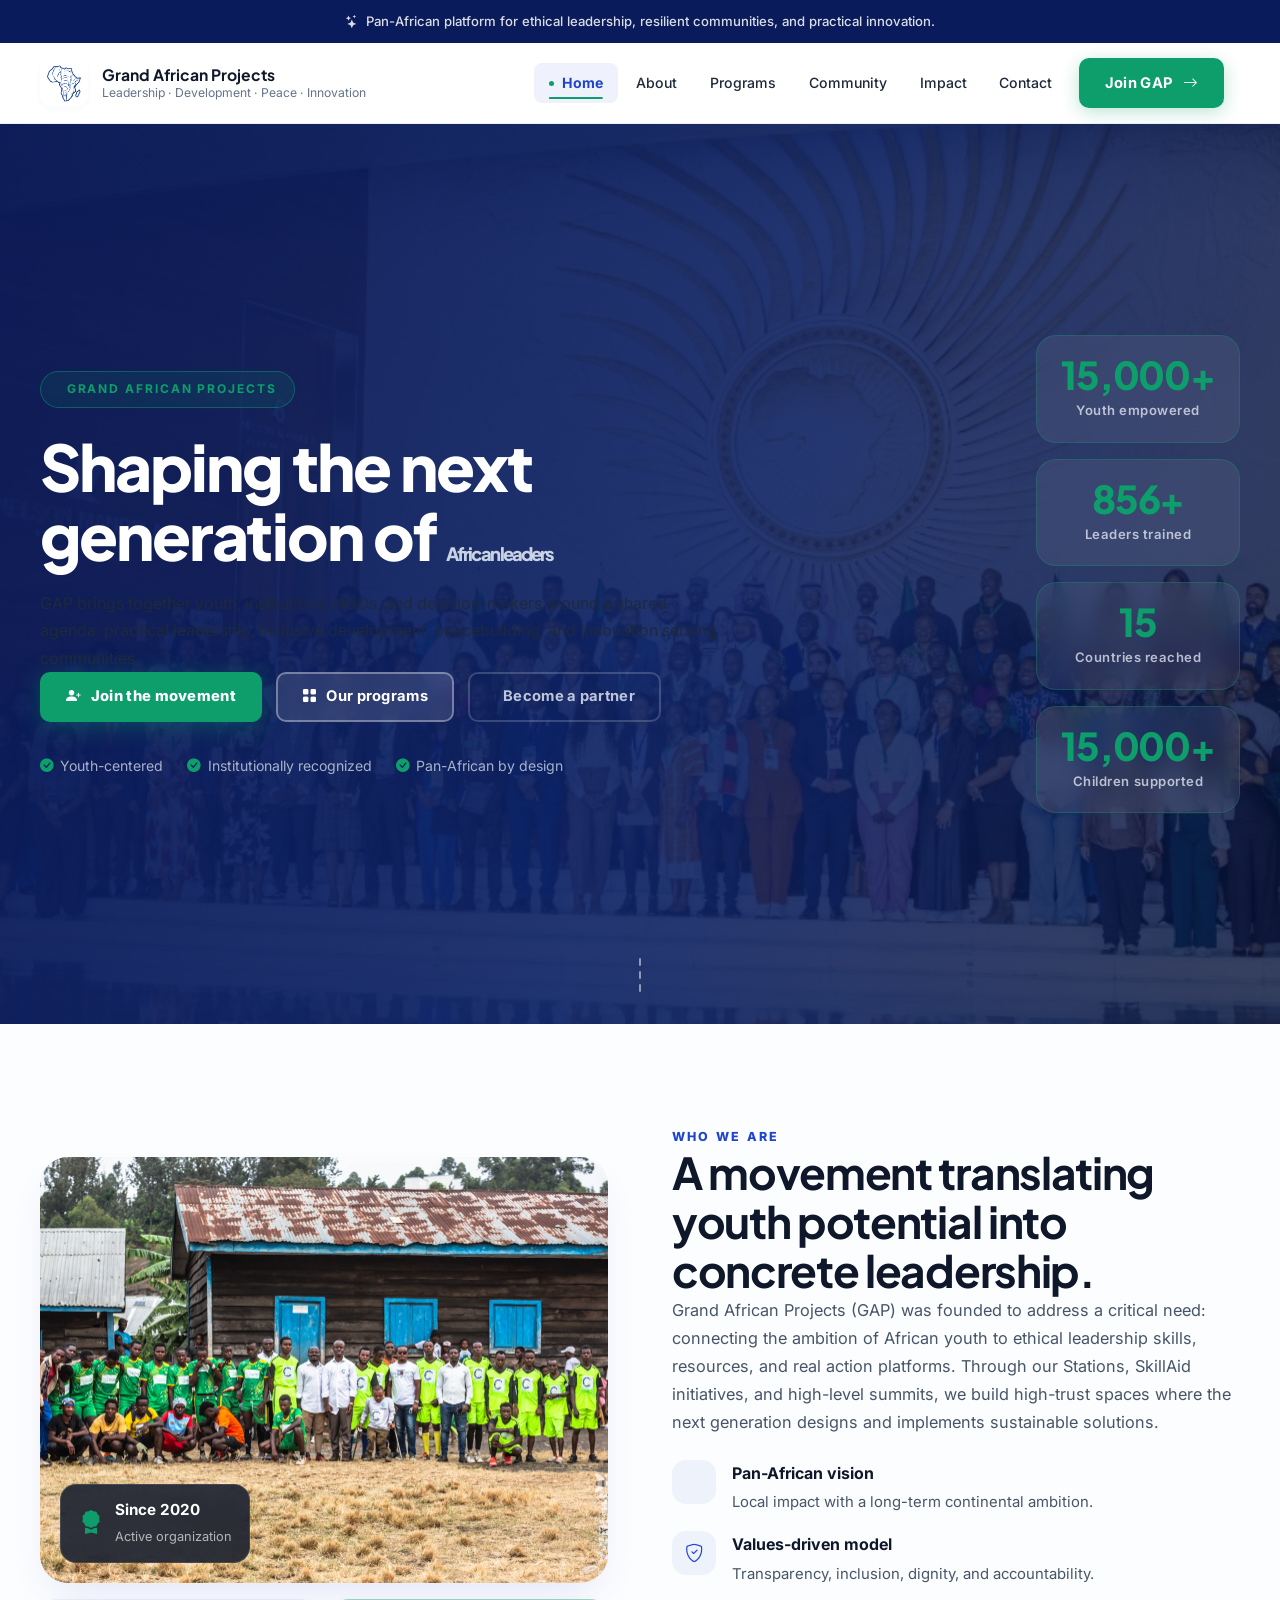
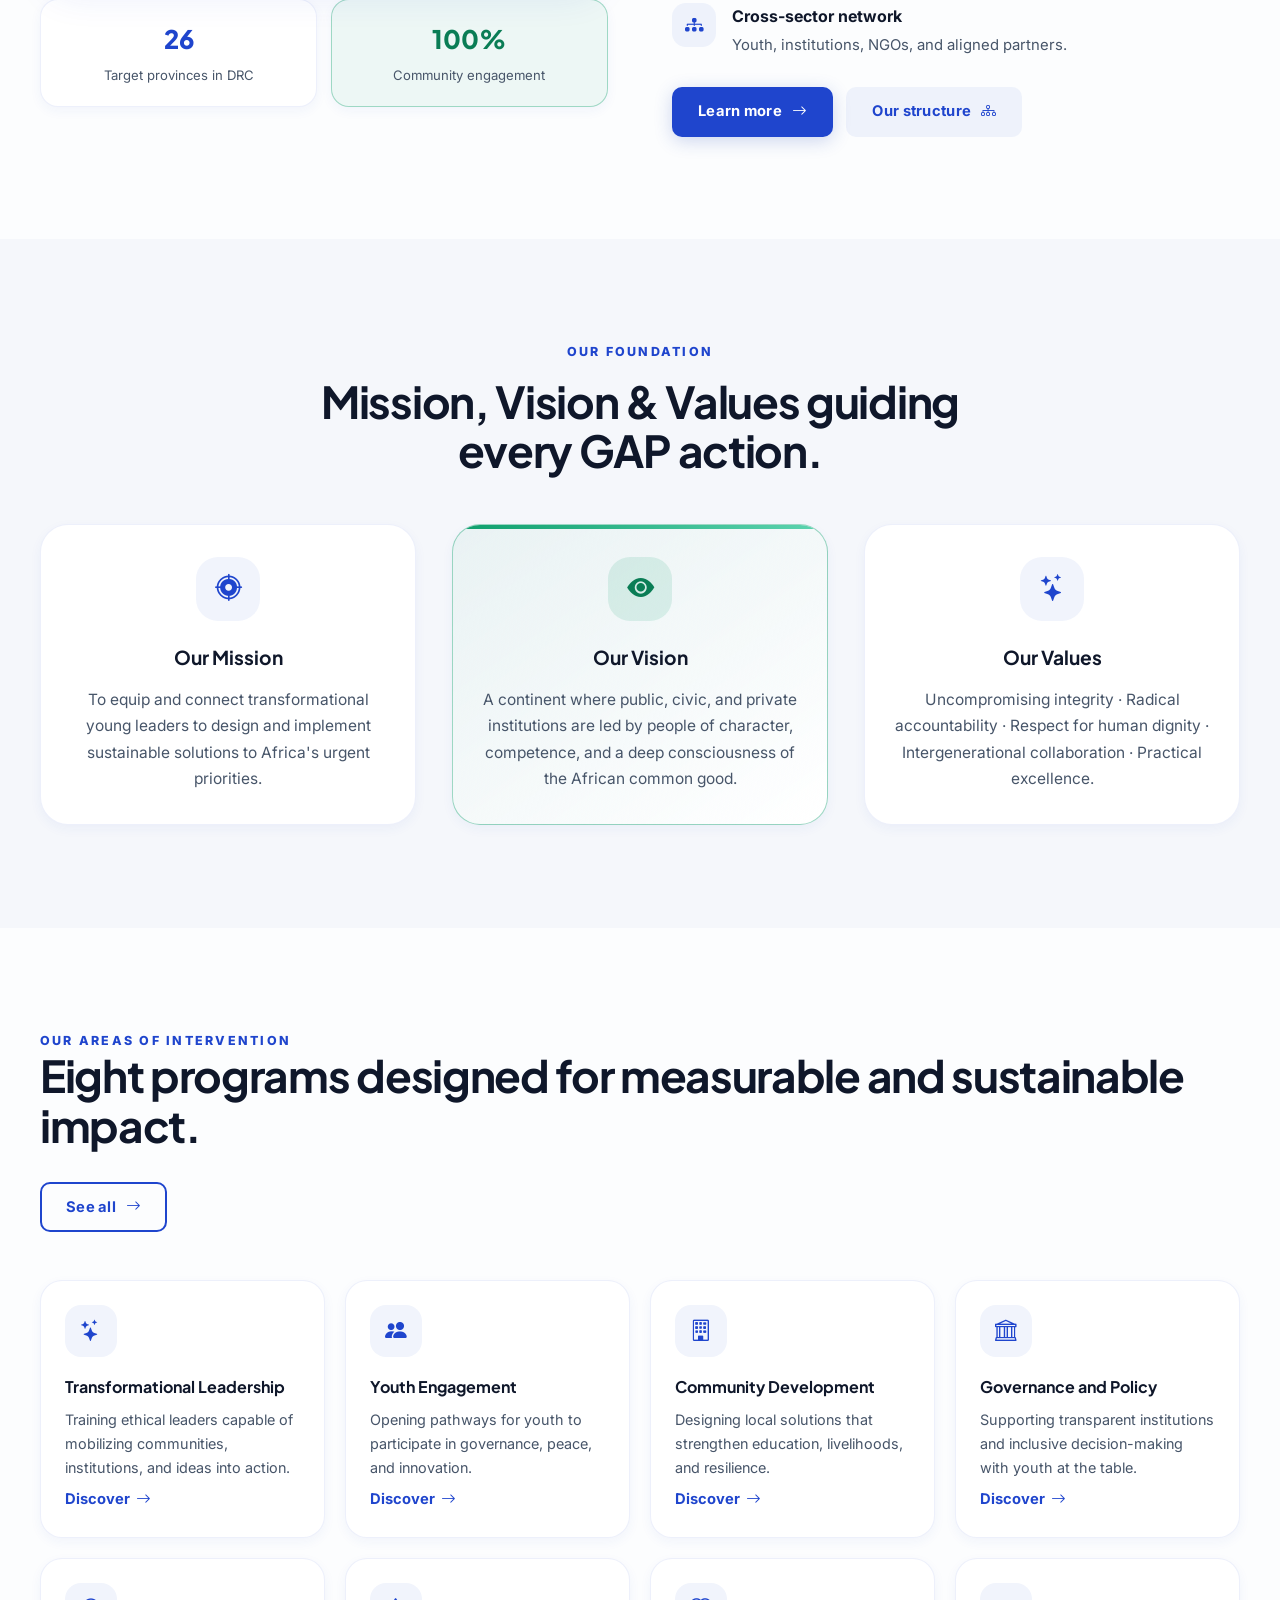
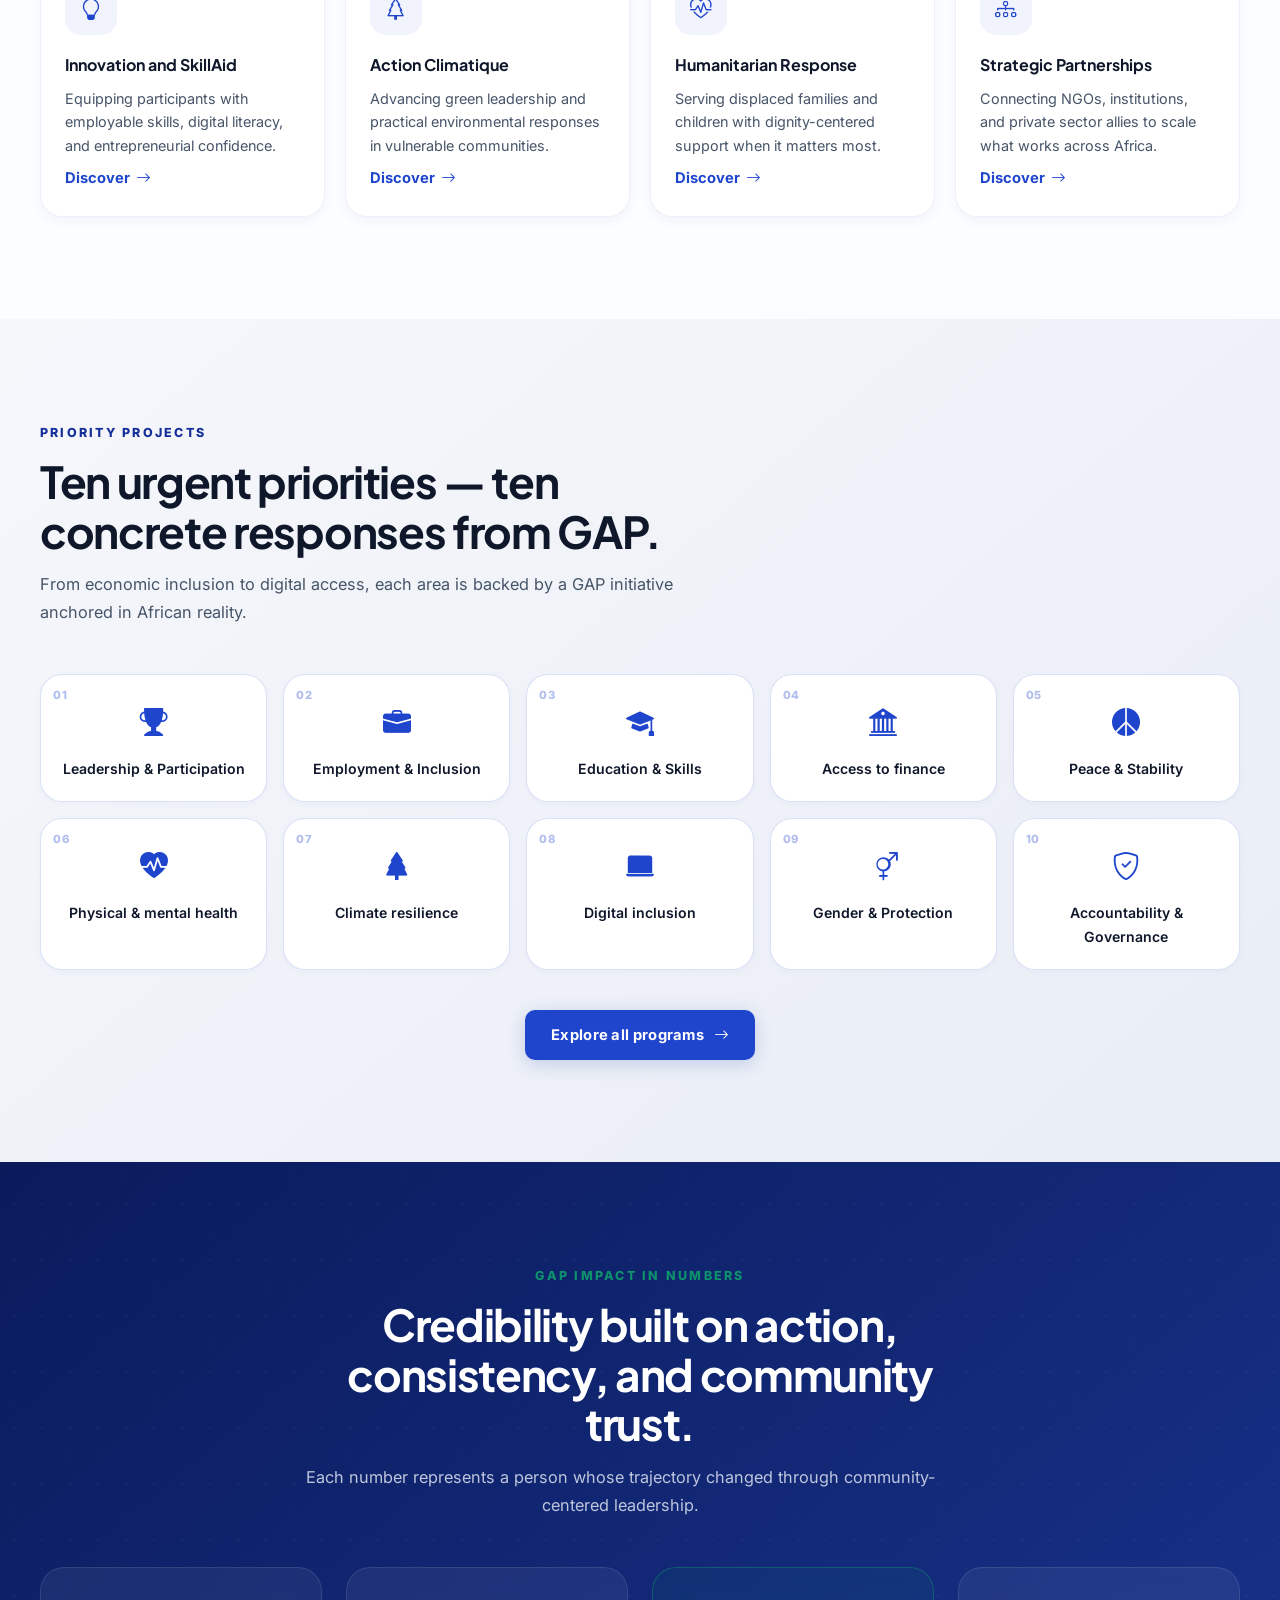
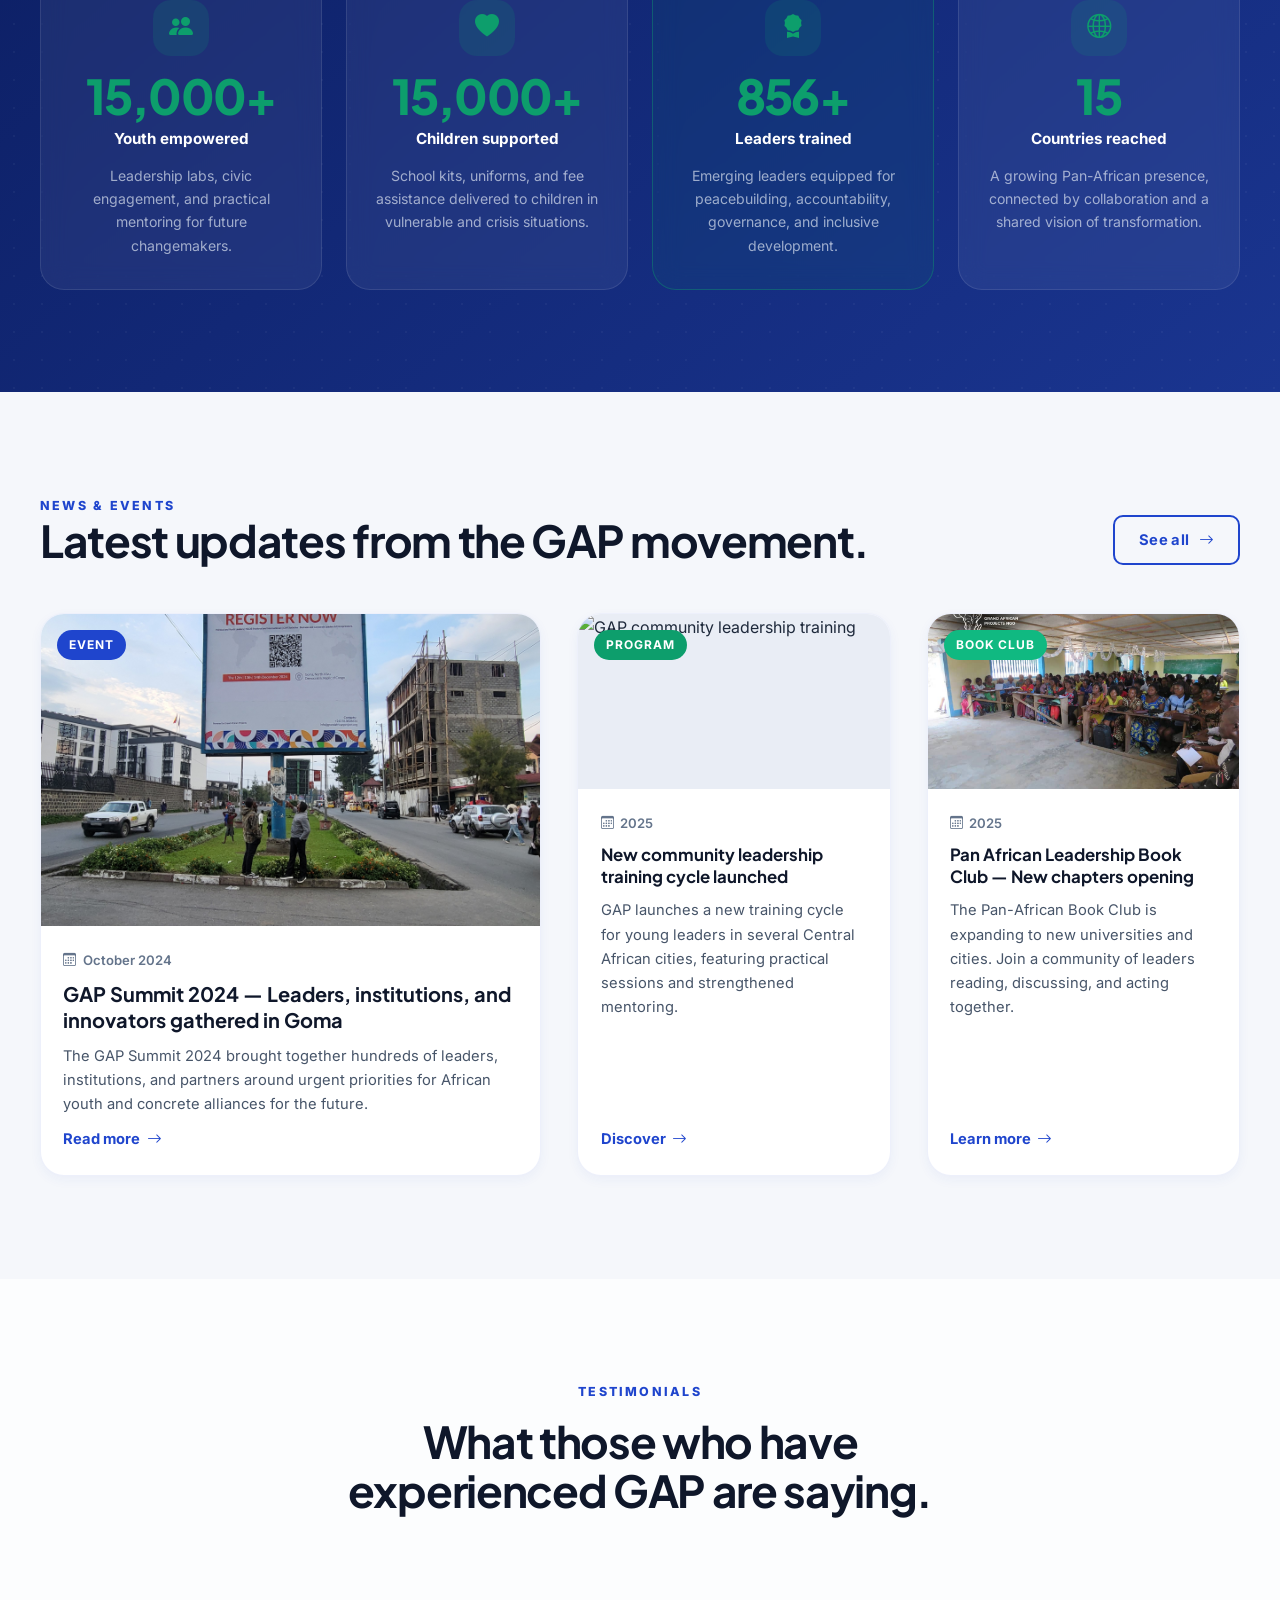
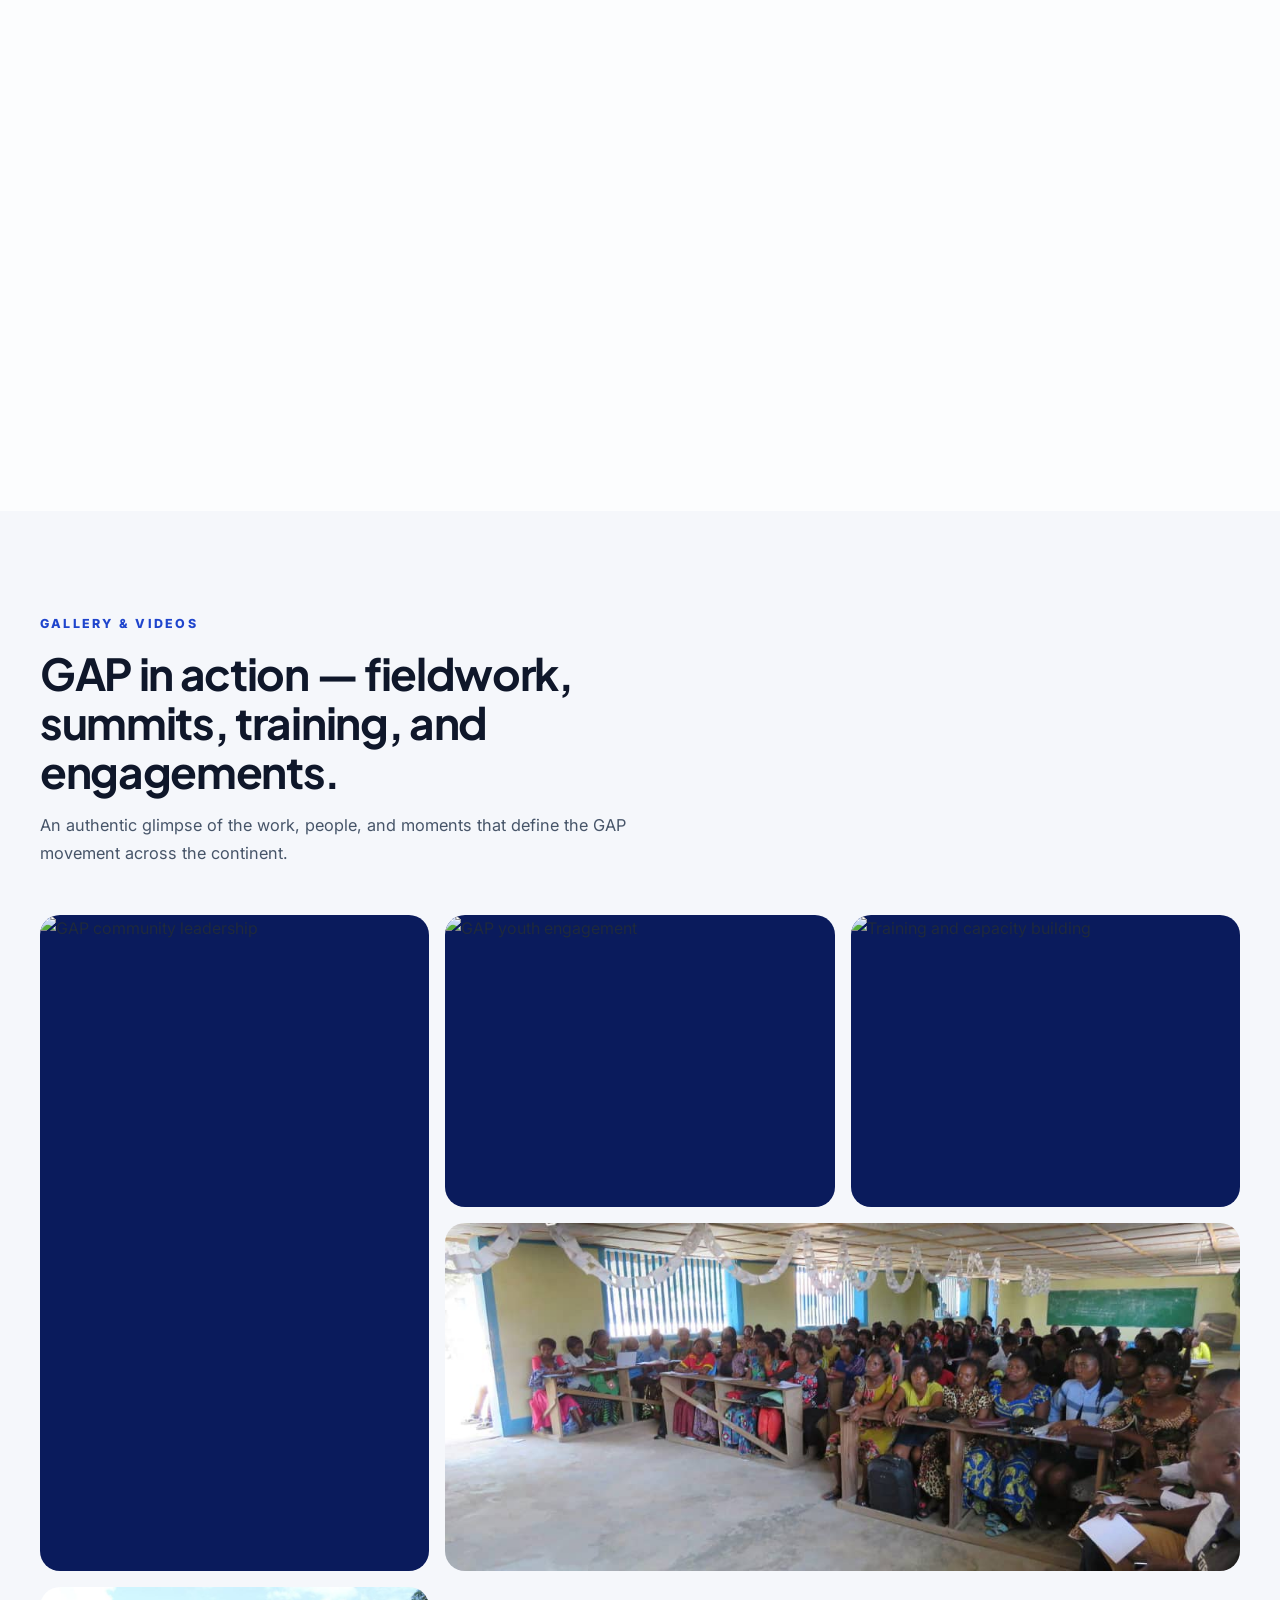
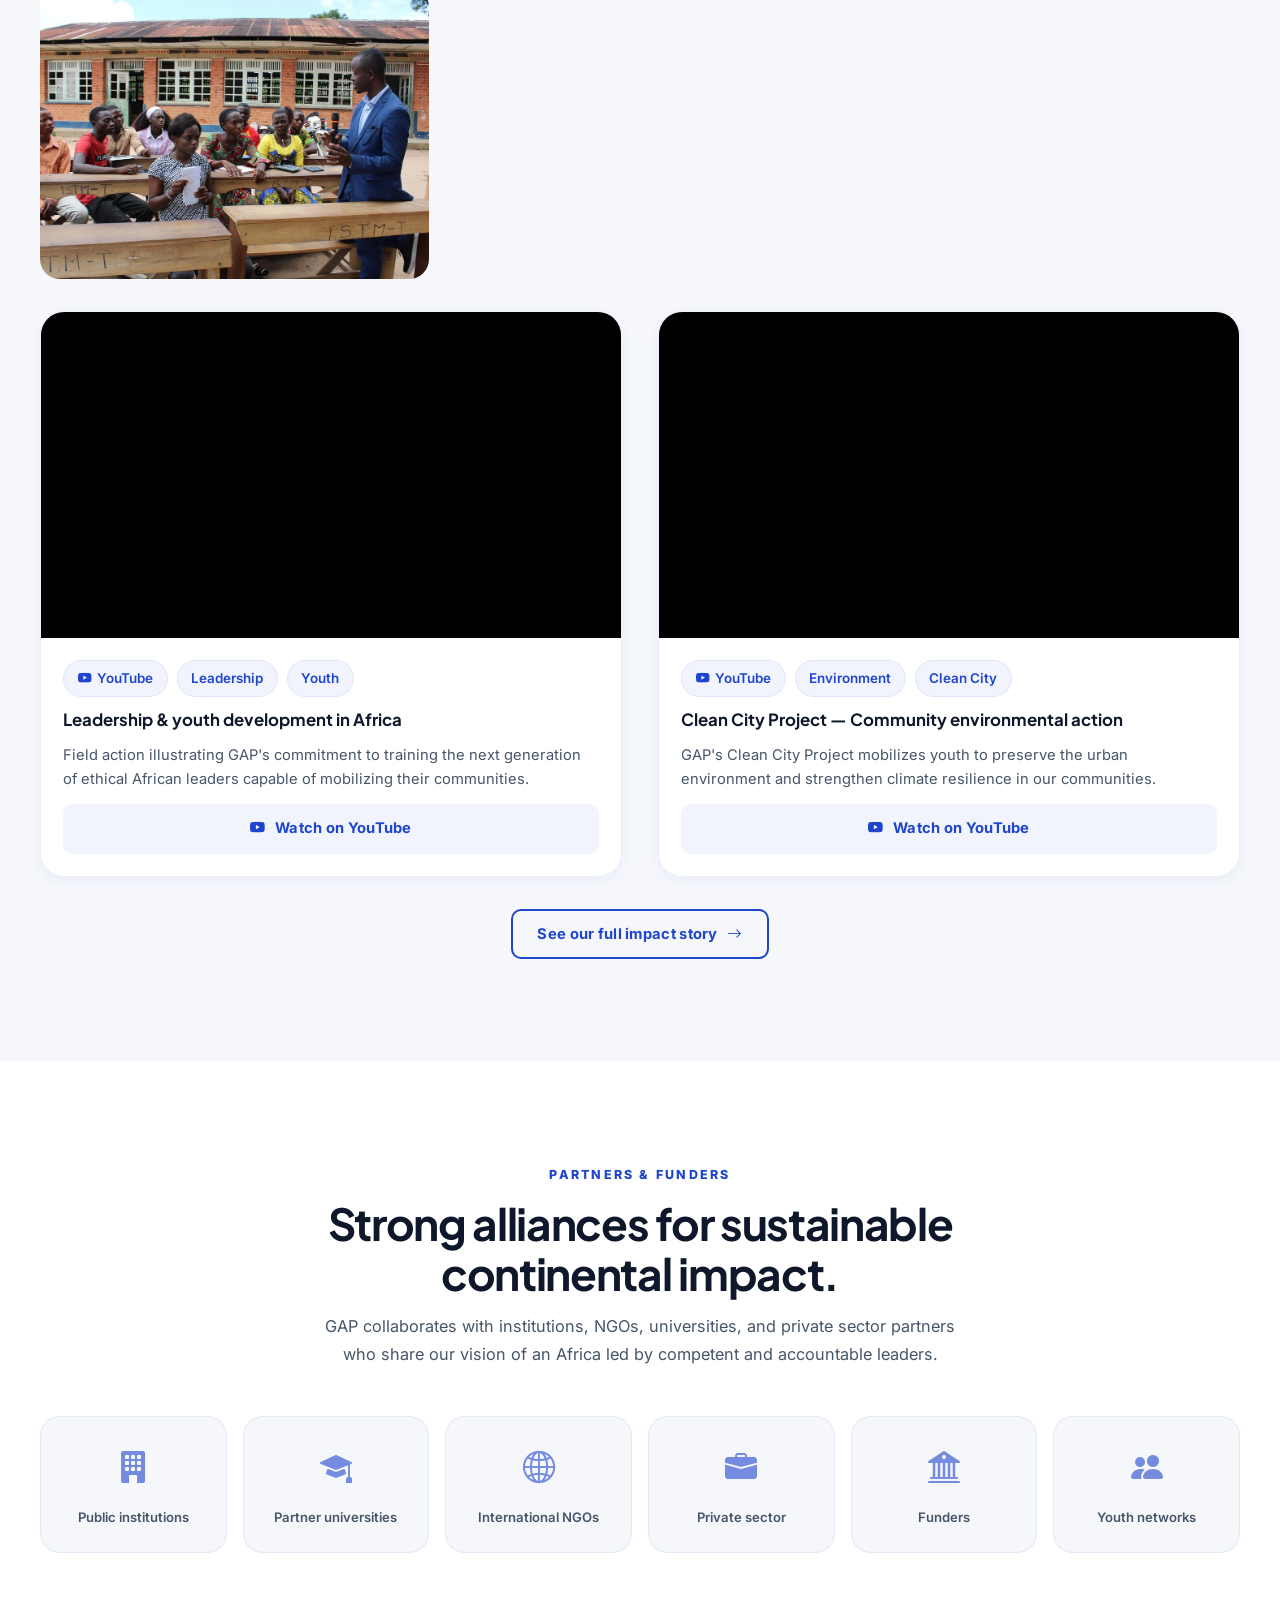
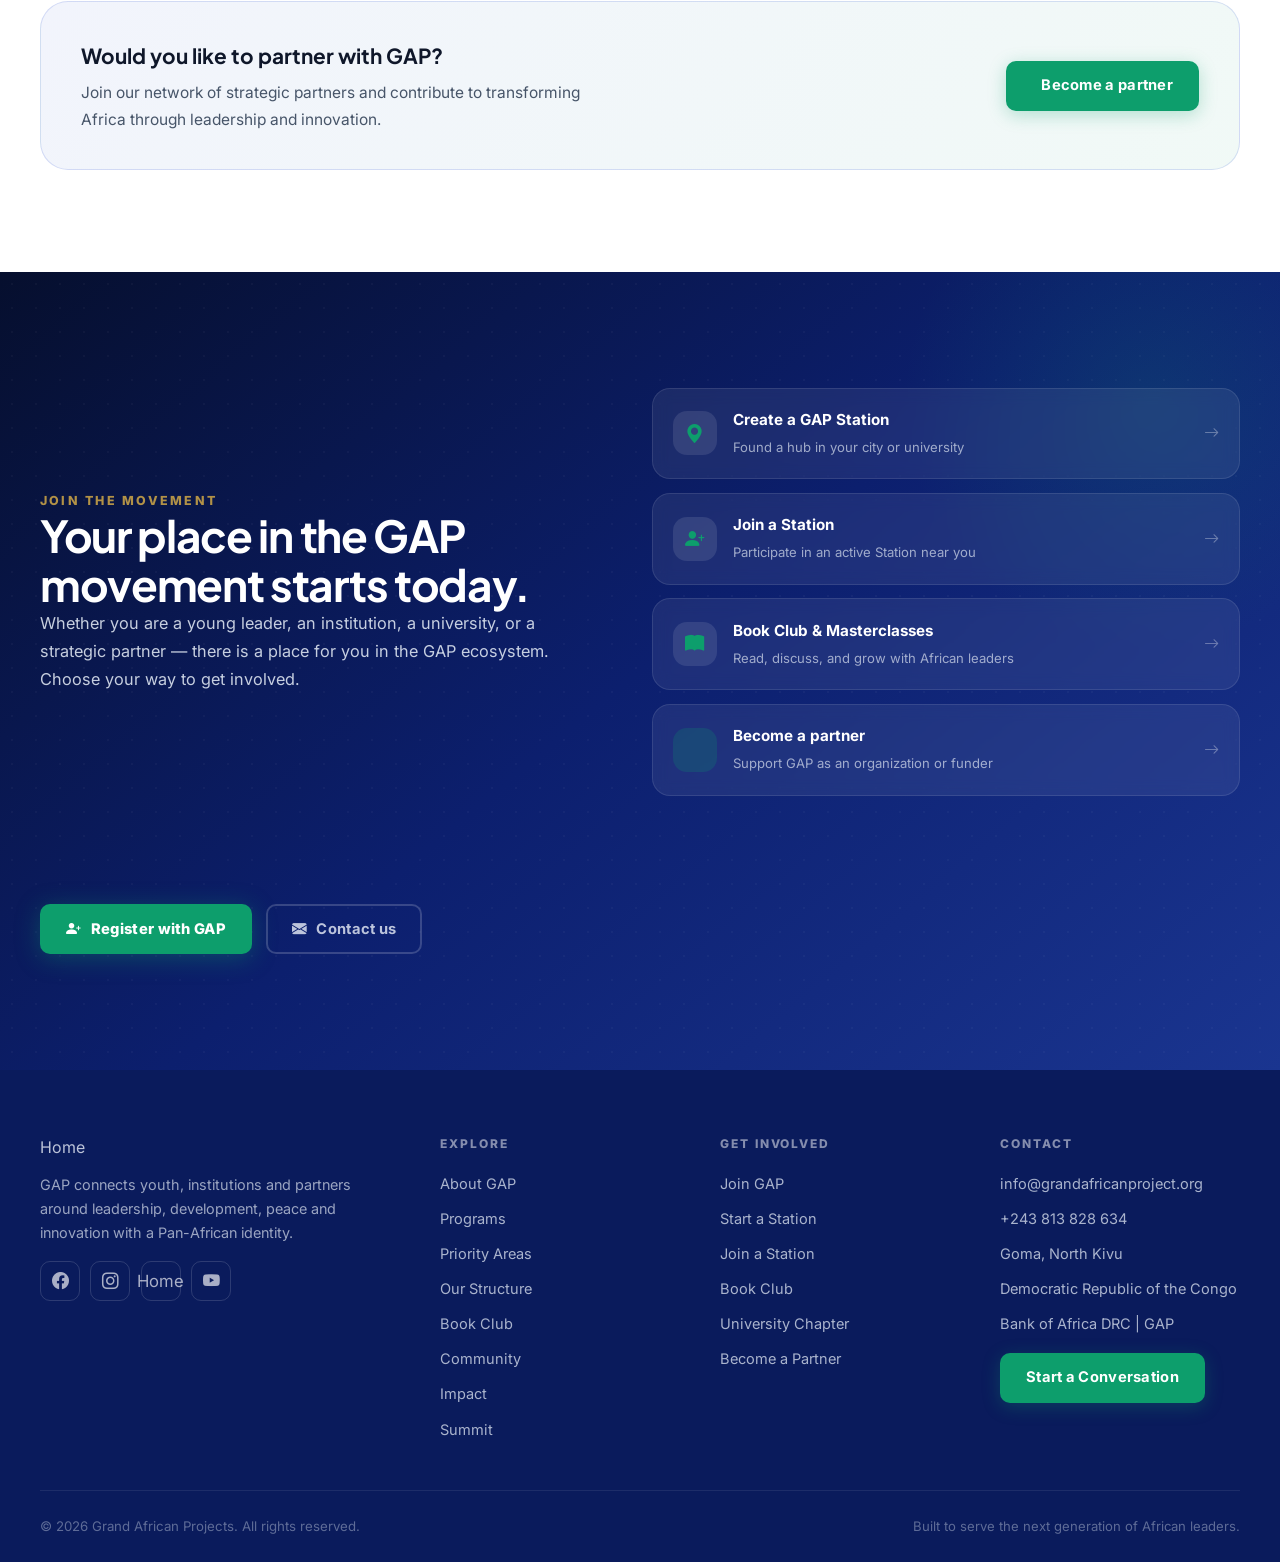
==== commit 2538a8f1: "chore: translate all French website content to English for localization" ====
--- a/index.html
+++ b/index.html
@@ -3,18 +3,18 @@
 <head>
   <meta charset="utf-8">
   <meta name="viewport" content="width=device-width, initial-scale=1">
-  <title>Grand African Projects | Leadership, Développement, Paix et Innovation en Afrique</title>
-  <meta name="description" content="Grand African Projects (GAP) est une plateforme panafricaine qui avance le leadership éthique, le développement inclusif, la paix et l'innovation à travers l'autonomisation des jeunes et la transformation communautaire en Afrique.">
-  <meta name="keywords" content="Grand African Projects, GAP, leadership africain, jeunesse Afrique, développement, paix, ONG Goma, panafricain">
+  <title>Grand African Projects | Leadership, Development, Peace and Innovation in Africa</title>
+  <meta name="description" content="Grand African Projects (GAP) is a Pan-African platform that advances ethical leadership, inclusive development, peace, and innovation through youth empowerment and community transformation in Africa.">
+  <meta name="keywords" content="Grand African Projects, GAP, African leadership, African youth, development, peace, Goma NGO, Pan-African">
   <meta name="theme-color" content="#1F45CD">
-  <meta property="og:title" content="Grand African Projects — Construire la prochaine génération de leaders africains">
-  <meta property="og:description" content="GAP est une plateforme panafricaine qui avance le leadership, le développement, la paix et l'innovation à travers l'Afrique.">
+  <meta property="og:title" content="Grand African Projects — Building the next generation of African leaders">
+  <meta property="og:description" content="GAP is a Pan-African platform that advances leadership, development, peace, and innovation across Africa.">
   <meta property="og:type" content="website">
   <meta property="og:url" content="https://grandafricanproject.org/">
   <meta property="og:image" content="https://grandafricanproject.org/assets/img/logo.png">
   <meta name="twitter:card" content="summary_large_image">
   <meta name="twitter:title" content="Grand African Projects">
-  <meta name="twitter:description" content="Construire la prochaine génération de leaders africains.">
+  <meta name="twitter:description" content="Building the next generation of African leaders.">
   <link rel="canonical" href="https://grandafricanproject.org/">
   <link rel="icon" type="image/png" href="assets/img/logo.png">
   <link rel="apple-touch-icon" href="assets/img/logo.png">
@@ -29,14 +29,14 @@
   <script defer src="assets/js/site.js"></script>
 </head>
 <body data-page="index">
-  <a class="skip-link" href="#main">Aller au contenu</a>
+  <a class="skip-link" href="#main">Skip to content</a>
 
   <!-- ══════════ HEADER ══════════ -->
   <header class="site-header" id="site-header">
     <div class="announcement">
       <div class="container">
         <i class="bi bi-stars" aria-hidden="true"></i>
-        Plateforme panafricaine pour le leadership éthique, les communautés résilientes et l'innovation pratique.
+        Pan-African platform for ethical leadership, resilient communities, and practical innovation.
       </div>
     </div>
     <div class="container nav-shell">
@@ -44,10 +44,10 @@
         <img src="assets/img/logo.png" alt="Logo Grand African Projects" width="48" height="48">
         <div>
           <div class="brand-title">Grand African Projects</div>
-          <div class="brand-copy">Leadership · Développement · Paix · Innovation</div>
+          <div class="brand-copy">Leadership · Development · Peace · Innovation</div>
         </div>
       </a>
-      <nav class="site-nav" id="primary-navigation" data-nav aria-label="Navigation principale">
+      <nav class="site-nav" id="primary-navigation" data-nav aria-label="Primary">
         <a class="nav-link" href="index.html">Home</a>
         <a class="nav-link" href="about.html">About</a>
         <a class="nav-link" href="programs.html">Programs</a>
@@ -58,7 +58,7 @@
       </nav>
       <div class="header-tools">
         <div id="google_translate_element"></div>
-        <button class="nav-toggle" type="button" data-nav-toggle aria-expanded="false" aria-controls="primary-navigation" aria-label="Ouvrir la navigation">
+        <button class="nav-toggle" type="button" data-nav-toggle aria-expanded="false" aria-controls="primary-navigation" aria-label="Open navigation">
           <i class="bi bi-list" aria-hidden="true"></i>
         </button>
       </div>
@@ -76,35 +76,35 @@
     <div class="container h-hero__content">
       <div class="h-hero__text" data-reveal>
         <span class="h-hero__kicker"><i class="bi bi-globe-africa"></i> Grand African Projects</span>
-        <h1 class="h-hero__title">Façonner la prochaine génération de <em>leaders africains</em></h1>
-        <p class="h-hero__sub">GAP réunit jeunes, institutions, ONG et décideurs autour d'un agenda commun : leadership pratique, développement inclusif, consolidation de la paix et innovation au service des communautés.</p>
+        <h1 class="h-hero__title">Shaping the next generation of <em>African leaders</em></h1>
+        <p class="h-hero__sub">GAP brings together youth, institutions, NGOs, and decision-makers around a shared agenda: practical leadership, inclusive development, peacebuilding, and innovation serving communities.</p>
         <div class="h-hero__actions">
           <a class="button h-btn-primary" href="join.html"><i class="bi bi-person-plus-fill"></i> Join the movement</a>
-          <a class="button h-btn-secondary" href="programs.html"><i class="bi bi-grid-fill"></i> Nos programmes</a>
+          <a class="button h-btn-secondary" href="programs.html"><i class="bi bi-grid-fill"></i> Our programs</a>
           <a class="button h-btn-ghost" href="contact.html#partner-form"><i class="bi bi-handshake"></i> Become a partner</a>
         </div>
         <div class="h-hero__trust">
           <span><i class="bi bi-check-circle-fill"></i> Youth-centered</span>
-          <span><i class="bi bi-check-circle-fill"></i> Reconnu institutionnellement</span>
+          <span><i class="bi bi-check-circle-fill"></i> Institutionally recognized</span>
           <span><i class="bi bi-check-circle-fill"></i> Pan-African by design</span>
         </div>
       </div>
       <div class="h-hero__stats" data-reveal>
         <div class="h-stat-card">
           <span class="h-stat-num" data-counter="15000" data-counter-suffix="+">15 000+</span>
-          <span class="h-stat-lbl">Jeunes autonomisés</span>
+          <span class="h-stat-lbl">Youth empowered</span>
         </div>
         <div class="h-stat-card">
           <span class="h-stat-num" data-counter="856" data-counter-suffix="+">856+</span>
-          <span class="h-stat-lbl">Leaders formés</span>
+          <span class="h-stat-lbl">Leaders trained</span>
         </div>
         <div class="h-stat-card">
           <span class="h-stat-num" data-counter="15">15</span>
-          <span class="h-stat-lbl">Pays atteints</span>
+          <span class="h-stat-lbl">Countries reached</span>
         </div>
         <div class="h-stat-card">
           <span class="h-stat-num" data-counter="15000" data-counter-suffix="+">15 000+</span>
-          <span class="h-stat-lbl">Enfants soutenus</span>
+          <span class="h-stat-lbl">Children supported</span>
         </div>
       </div>
     </div>
@@ -120,47 +120,47 @@
     <div class="container h-about__grid">
       <div class="h-about__media" data-reveal>
         <div class="h-about__img-wrap">
-          <img src="assets/img/team.jpg" alt="Équipe GAP et membres de la communauté" loading="lazy">
+          <img src="assets/img/team.jpg" alt="GAP team and community members" loading="lazy">
           <div class="h-about__badge">
             <i class="bi bi-award-fill"></i>
             <div>
-              <strong>Depuis 2020</strong>
-              <span>Organisation active</span>
+              <strong>Since 2020</strong>
+              <span>Active organization</span>
             </div>
           </div>
         </div>
         <div class="h-about__side-stat">
           <div class="h-about__side-item">
             <strong>26</strong>
-            <span>Provinces cibles en RDC</span>
+            <span>Target provinces in DRC</span>
           </div>
           <div class="h-about__side-item accent">
             <strong>100%</strong>
-            <span>Engagement communautaire</span>
+            <span>Community engagement</span>
           </div>
         </div>
       </div>
       <div class="h-about__copy" data-reveal>
         <span class="section-kicker">Who we are</span>
-        <h2 class="section-heading">Un mouvement qui transforme le potentiel des jeunes en leadership concret.</h2>
-        <p class="section-copy">Grand African Projects (GAP) a été fondé pour répondre à un besoin critique : connecter l'ambition de la jeunesse africaine à des compétences de leadership éthique, des ressources et des plateformes d'action réelles. À travers nos Stations, nos initiatives SkillAid et nos sommets de haut niveau, nous construisons des espaces de confiance où la prochaine génération conçoit et met en œuvre des solutions durables.</p>
+        <h2 class="section-heading">A movement translating youth potential into concrete leadership.</h2>
+        <p class="section-copy">Grand African Projects (GAP) was founded to address a critical need: connecting the ambition of African youth to ethical leadership skills, resources, and real action platforms. Through our Stations, SkillAid initiatives, and high-level summits, we build high-trust spaces where the next generation designs and implements sustainable solutions.</p>
         <div class="h-about__features">
           <div class="h-about__feat">
             <div class="h-feat-icon"><i class="bi bi-globe-africa"></i></div>
-            <div><strong>Vision panafricaine</strong><p>Impact local avec une ambition continentale à long terme.</p></div>
+            <div><strong>Pan-African vision</strong><p>Local impact with a long-term continental ambition.</p></div>
           </div>
           <div class="h-about__feat">
             <div class="h-feat-icon"><i class="bi bi-shield-check"></i></div>
-            <div><strong>Modèle fondé sur les valeurs</strong><p>Transparence, inclusion, dignité et responsabilité.</p></div>
+            <div><strong>Values-driven model</strong><p>Transparency, inclusion, dignity, and accountability.</p></div>
           </div>
           <div class="h-about__feat">
             <div class="h-feat-icon"><i class="bi bi-diagram-3-fill"></i></div>
-            <div><strong>Réseau intersectoriel</strong><p>Jeunes, institutions, ONG et partenaires alignés.</p></div>
+            <div><strong>Cross-sector network</strong><p>Youth, institutions, NGOs, and aligned partners.</p></div>
           </div>
         </div>
         <div class="actions" style="margin-top:1.75rem;">
-          <a class="button" href="about.html">En savoir plus <i class="bi bi-arrow-right"></i></a>
-          <a class="button button-ghost" href="about.html#structure">Notre structure <i class="bi bi-diagram-3"></i></a>
+          <a class="button" href="about.html">Learn more <i class="bi bi-arrow-right"></i></a>
+          <a class="button button-ghost" href="about.html#structure">Our structure <i class="bi bi-diagram-3"></i></a>
         </div>
       </div>
     </div>
@@ -170,24 +170,24 @@
   <section class="section surface-muted h-mvv" id="mission">
     <div class="container">
       <div class="section-header" data-reveal style="max-width:680px; margin-inline:auto; text-align:center;">
-        <span class="section-kicker">Notre fondation</span>
-        <h2 class="section-heading">Mission, Vision &amp; Valeurs qui guident chaque action de GAP.</h2>
+        <span class="section-kicker">Our foundation</span>
+        <h2 class="section-heading">Mission, Vision &amp; Values guiding every GAP action.</h2>
       </div>
       <div class="h-mvv__grid">
         <article class="h-mvv__card" data-reveal>
           <div class="h-mvv__icon blue"><i class="bi bi-crosshair2"></i></div>
-          <h3>Notre Mission</h3>
-          <p>Équiper et connecter de jeunes leaders transformationnels pour concevoir et mettre en œuvre des solutions durables aux priorités urgentes de l'Afrique.</p>
+          <h3>Our Mission</h3>
+          <p>To equip and connect transformational young leaders to design and implement sustainable solutions to Africa's urgent priorities.</p>
         </article>
         <article class="h-mvv__card featured" data-reveal>
           <div class="h-mvv__icon gold"><i class="bi bi-eye-fill"></i></div>
-          <h3>Notre Vision</h3>
-          <p>Un continent où les institutions publiques, civiques et privées sont dirigées par des personnes de caractère, de compétence et de conscience profonde du bien commun africain.</p>
+          <h3>Our Vision</h3>
+          <p>A continent where public, civic, and private institutions are led by people of character, competence, and a deep consciousness of the African common good.</p>
         </article>
         <article class="h-mvv__card" data-reveal>
           <div class="h-mvv__icon blue"><i class="bi bi-stars"></i></div>
-          <h3>Nos Valeurs</h3>
-          <p>Intégrité sans compromis · Redevabilité radicale · Respect de la dignité humaine · Collaboration intergénérationnelle · Excellence pratique.</p>
+          <h3>Our Values</h3>
+          <p>Uncompromising integrity · Radical accountability · Respect for human dignity · Intergenerational collaboration · Practical excellence.</p>
         </article>
       </div>
     </div>
@@ -198,74 +198,74 @@
     <div class="container">
       <div class="h-programs__header" data-reveal>
         <div>
-          <span class="section-kicker">Nos domaines d'intervention</span>
-          <h2 class="section-heading">Huit programmes conçus pour un impact mesurable et durable.</h2>
-        </div>
-        <a class="button button-outline" href="programs.html">Voir tous <i class="bi bi-arrow-right"></i></a>
+          <span class="section-kicker">Our areas of intervention</span>
+          <h2 class="section-heading">Eight programs designed for measurable and sustainable impact.</h2>
+        </div>
+        <a class="button button-outline" href="programs.html">See all <i class="bi bi-arrow-right"></i></a>
       </div>
       <div class="h-programs__grid">
         <article class="h-prog-card" data-reveal>
           <div class="h-prog-card__icon"><i class="bi bi-stars"></i></div>
           <div class="h-prog-card__body">
-            <h3>Leadership Transformationnel</h3>
-            <p>Former des leaders éthiques capables de mobiliser communautés, institutions et idées en action.</p>
-            <a class="text-link" href="programs.html#leadership">Découvrir <i class="bi bi-arrow-right"></i></a>
+            <h3>Transformational Leadership</h3>
+            <p>Training ethical leaders capable of mobilizing communities, institutions, and ideas into action.</p>
+            <a class="text-link" href="programs.html#leadership">Discover <i class="bi bi-arrow-right"></i></a>
           </div>
         </article>
         <article class="h-prog-card" data-reveal>
           <div class="h-prog-card__icon"><i class="bi bi-people-fill"></i></div>
           <div class="h-prog-card__body">
-            <h3>Engagement des Jeunes</h3>
-            <p>Ouvrir des voies pour que les jeunes participent à la gouvernance, la paix et l'innovation.</p>
-            <a class="text-link" href="programs.html#youth">Découvrir <i class="bi bi-arrow-right"></i></a>
+            <h3>Youth Engagement</h3>
+            <p>Opening pathways for youth to participate in governance, peace, and innovation.</p>
+            <a class="text-link" href="programs.html#youth">Discover <i class="bi bi-arrow-right"></i></a>
           </div>
         </article>
         <article class="h-prog-card" data-reveal>
           <div class="h-prog-card__icon"><i class="bi bi-building"></i></div>
           <div class="h-prog-card__body">
-            <h3>Développement Communautaire</h3>
-            <p>Concevoir des solutions locales qui renforcent l'éducation, les moyens de subsistance et la résilience.</p>
-            <a class="text-link" href="programs.html#community">Découvrir <i class="bi bi-arrow-right"></i></a>
+            <h3>Community Development</h3>
+            <p>Designing local solutions that strengthen education, livelihoods, and resilience.</p>
+            <a class="text-link" href="programs.html#community">Discover <i class="bi bi-arrow-right"></i></a>
           </div>
         </article>
         <article class="h-prog-card" data-reveal>
           <div class="h-prog-card__icon"><i class="bi bi-bank"></i></div>
           <div class="h-prog-card__body">
-            <h3>Gouvernance et Politique</h3>
-            <p>Soutenir des institutions transparentes et une prise de décision inclusive avec les jeunes à la table.</p>
-            <a class="text-link" href="programs.html#governance">Découvrir <i class="bi bi-arrow-right"></i></a>
+            <h3>Governance and Policy</h3>
+            <p>Supporting transparent institutions and inclusive decision-making with youth at the table.</p>
+            <a class="text-link" href="programs.html#governance">Discover <i class="bi bi-arrow-right"></i></a>
           </div>
         </article>
         <article class="h-prog-card" data-reveal>
           <div class="h-prog-card__icon"><i class="bi bi-lightbulb"></i></div>
           <div class="h-prog-card__body">
-            <h3>Innovation et SkillAid</h3>
-            <p>Équiper les participants de compétences employables, de capacités numériques et de confiance entrepreneuriale.</p>
-            <a class="text-link" href="programs.html#skillair">Découvrir <i class="bi bi-arrow-right"></i></a>
+            <h3>Innovation and SkillAid</h3>
+            <p>Equipping participants with employable skills, digital literacy, and entrepreneurial confidence.</p>
+            <a class="text-link" href="programs.html#skillaid">Discover <i class="bi bi-arrow-right"></i></a>
           </div>
         </article>
         <article class="h-prog-card" data-reveal>
           <div class="h-prog-card__icon"><i class="bi bi-tree"></i></div>
           <div class="h-prog-card__body">
             <h3>Action Climatique</h3>
-            <p>Avancer le leadership vert et les réponses environnementales pratiques dans les communautés vulnérables.</p>
-            <a class="text-link" href="programs.html#climate">Découvrir <i class="bi bi-arrow-right"></i></a>
+            <p>Advancing green leadership and practical environmental responses in vulnerable communities.</p>
+            <a class="text-link" href="programs.html#climate">Discover <i class="bi bi-arrow-right"></i></a>
           </div>
         </article>
         <article class="h-prog-card" data-reveal>
           <div class="h-prog-card__icon"><i class="bi bi-heart-pulse"></i></div>
           <div class="h-prog-card__body">
-            <h3>Réponse Humanitaire</h3>
-            <p>Servir les familles déplacées et les enfants avec un soutien centré sur la dignité quand cela compte le plus.</p>
-            <a class="text-link" href="programs.html#humanitarian">Découvrir <i class="bi bi-arrow-right"></i></a>
+            <h3>Humanitarian Response</h3>
+            <p>Serving displaced families and children with dignity-centered support when it matters most.</p>
+            <a class="text-link" href="programs.html#humanitarian">Discover <i class="bi bi-arrow-right"></i></a>
           </div>
         </article>
         <article class="h-prog-card" data-reveal>
           <div class="h-prog-card__icon"><i class="bi bi-diagram-3"></i></div>
           <div class="h-prog-card__body">
-            <h3>Partenariats Stratégiques</h3>
-            <p>Connecter ONG, institutions et alliés du secteur privé pour étendre ce qui fonctionne à travers l'Afrique.</p>
-            <a class="text-link" href="programs.html#partnerships">Découvrir <i class="bi bi-arrow-right"></i></a>
+            <h3>Strategic Partnerships</h3>
+            <p>Connecting NGOs, institutions, and private sector allies to scale what works across Africa.</p>
+            <a class="text-link" href="programs.html#partnerships">Discover <i class="bi bi-arrow-right"></i></a>
           </div>
         </article>
       </div>
@@ -276,9 +276,9 @@
   <section class="section surface-brand h-focus" id="focus-preview">
     <div class="container">
       <div class="section-header" data-reveal>
-        <span class="section-kicker">Projets prioritaires</span>
-        <h2 class="section-heading">Dix priorités urgentes — dix réponses concrètes de GAP.</h2>
-        <p class="section-copy">De l'inclusion économique à l'accès numérique, chaque domaine est soutenu par une initiative GAP ancrée dans la réalité africaine.</p>
+        <span class="section-kicker">Priority projects</span>
+        <h2 class="section-heading">Ten urgent priorities — ten concrete responses from GAP.</h2>
+        <p class="section-copy">From economic inclusion to digital access, each area is backed by a GAP initiative anchored in African reality.</p>
       </div>
       <div class="h-focus__grid" data-reveal>
         <a href="programs.html#leadership" class="h-focus__item">
@@ -289,51 +289,51 @@
         <a href="programs.html#economy" class="h-focus__item">
           <div class="h-focus__num">02</div>
           <i class="bi bi-briefcase-fill"></i>
-          <span>Emploi &amp; Inclusion</span>
+          <span>Employment &amp; Inclusion</span>
         </a>
         <a href="programs.html#education" class="h-focus__item">
           <div class="h-focus__num">03</div>
           <i class="bi bi-mortarboard-fill"></i>
-          <span>Éducation &amp; Compétences</span>
+          <span>Education &amp; Skills</span>
         </a>
         <a href="programs.html#finance" class="h-focus__item">
           <div class="h-focus__num">04</div>
           <i class="bi bi-bank2"></i>
-          <span>Accès au financement</span>
+          <span>Access to finance</span>
         </a>
         <a href="programs.html#peace" class="h-focus__item">
           <div class="h-focus__num">05</div>
           <i class="bi bi-peace-fill"></i>
-          <span>Paix &amp; Stabilité</span>
+          <span>Peace &amp; Stability</span>
         </a>
         <a href="programs.html#health" class="h-focus__item">
           <div class="h-focus__num">06</div>
           <i class="bi bi-heart-pulse-fill"></i>
-          <span>Santé physique &amp; mentale</span>
+          <span>Physical &amp; mental health</span>
         </a>
         <a href="programs.html#climate" class="h-focus__item">
           <div class="h-focus__num">07</div>
           <i class="bi bi-tree-fill"></i>
-          <span>Résilience climatique</span>
+          <span>Climate resilience</span>
         </a>
         <a href="programs.html#digital" class="h-focus__item">
           <div class="h-focus__num">08</div>
           <i class="bi bi-laptop-fill"></i>
-          <span>Inclusion numérique</span>
+          <span>Digital inclusion</span>
         </a>
         <a href="programs.html#gender" class="h-focus__item">
           <div class="h-focus__num">09</div>
           <i class="bi bi-gender-ambiguous"></i>
-          <span>Genre &amp; Protection</span>
+          <span>Gender &amp; Protection</span>
         </a>
         <a href="programs.html#governance" class="h-focus__item">
           <div class="h-focus__num">10</div>
           <i class="bi bi-shield-check"></i>
-          <span>Redevabilité &amp; Gouvernance</span>
+          <span>Accountability &amp; Governance</span>
         </a>
       </div>
       <div class="actions" style="margin-top:2.5rem;justify-content:center;" data-reveal>
-        <a class="button" href="programs.html">Explore tous les programmes <i class="bi bi-arrow-right"></i></a>
+        <a class="button" href="programs.html">Explore all programs <i class="bi bi-arrow-right"></i></a>
       </div>
     </div>
   </section>
@@ -343,34 +343,34 @@
     <div class="h-kpi__bg" aria-hidden="true"></div>
     <div class="container">
       <div class="section-header" data-reveal style="max-width:680px;margin-inline:auto;text-align:center;">
-        <span class="section-kicker">Impact GAP en chiffres</span>
-        <h2 class="section-heading">Une crédibilité construite par l'action, la cohérence et la confiance des communautés.</h2>
-        <p class="section-copy">Chaque chiffre représente une personne dont la trajectoire a changé grâce à un leadership centré sur la communauté.</p>
+        <span class="section-kicker">GAP impact in numbers</span>
+        <h2 class="section-heading">Credibility built on action, consistency, and community trust.</h2>
+        <p class="section-copy">Each number represents a person whose trajectory changed through community-centered leadership.</p>
       </div>
       <div class="h-kpi__grid">
         <article class="h-kpi__card" data-reveal>
           <div class="h-kpi__icon"><i class="bi bi-people-fill"></i></div>
           <strong class="h-kpi__num" data-counter="15000" data-counter-suffix="+">15 000+</strong>
-          <span class="h-kpi__lbl">Jeunes autonomisés</span>
-          <p class="h-kpi__desc">Laboratoires de leadership, engagement civique et mentorat pratique pour les futurs acteurs du changement.</p>
+          <span class="h-kpi__lbl">Youth empowered</span>
+          <p class="h-kpi__desc">Leadership labs, civic engagement, and practical mentoring for future changemakers.</p>
         </article>
         <article class="h-kpi__card" data-reveal>
           <div class="h-kpi__icon"><i class="bi bi-heart-fill"></i></div>
           <strong class="h-kpi__num" data-counter="15000" data-counter-suffix="+">15 000+</strong>
-          <span class="h-kpi__lbl">Enfants soutenus</span>
-          <p class="h-kpi__desc">Kits scolaires, uniformes et assistance aux frais livrés aux enfants en situation de vulnérabilité et de crise.</p>
+          <span class="h-kpi__lbl">Children supported</span>
+          <p class="h-kpi__desc">School kits, uniforms, and fee assistance delivered to children in vulnerable and crisis situations.</p>
         </article>
         <article class="h-kpi__card featured" data-reveal>
           <div class="h-kpi__icon"><i class="bi bi-award-fill"></i></div>
           <strong class="h-kpi__num" data-counter="856" data-counter-suffix="+">856+</strong>
-          <span class="h-kpi__lbl">Leaders formés</span>
-          <p class="h-kpi__desc">Leaders émergents équipés pour la consolidation de la paix, la redevabilité, la gouvernance et le développement inclusif.</p>
+          <span class="h-kpi__lbl">Leaders trained</span>
+          <p class="h-kpi__desc">Emerging leaders equipped for peacebuilding, accountability, governance, and inclusive development.</p>
         </article>
         <article class="h-kpi__card" data-reveal>
           <div class="h-kpi__icon"><i class="bi bi-globe2"></i></div>
           <strong class="h-kpi__num" data-counter="15">15</strong>
-          <span class="h-kpi__lbl">Pays atteints</span>
-          <p class="h-kpi__desc">Une présence panafricaine croissante, connectée par la collaboration et une vision partagée de transformation.</p>
+          <span class="h-kpi__lbl">Countries reached</span>
+          <p class="h-kpi__desc">A growing Pan-African presence, connected by collaboration and a shared vision of transformation.</p>
         </article>
       </div>
     </div>
@@ -381,46 +381,46 @@
     <div class="container">
       <div class="h-programs__header" data-reveal>
         <div>
-          <span class="section-kicker">Actualités &amp; Événements</span>
-          <h2 class="section-heading">Dernières nouvelles du mouvement GAP.</h2>
-        </div>
-        <a class="button button-outline" href="impact.html">Tout voir <i class="bi bi-arrow-right"></i></a>
+          <span class="section-kicker">News &amp; Events</span>
+          <h2 class="section-heading">Latest updates from the GAP movement.</h2>
+        </div>
+        <a class="button button-outline" href="impact.html">See all <i class="bi bi-arrow-right"></i></a>
       </div>
       <div class="h-news__grid">
         <article class="h-news__card h-news__card--featured" data-reveal>
           <div class="h-news__thumb">
-            <img src="assets/img/20241023_171306.jpg" alt="Summit Grand African Projects 2024 à Goma" loading="lazy">
-            <span class="h-news__badge event">Événement</span>
+            <img src="assets/img/20241023_171306.jpg" alt="Grand African Projects Summit 2024 in Goma" loading="lazy">
+            <span class="h-news__badge event">Event</span>
           </div>
           <div class="h-news__body">
-            <span class="h-news__date"><i class="bi bi-calendar3"></i> Octobre 2024</span>
-            <h3>Summit GAP 2024 — Leaders, institutions et innovateurs réunis à Goma</h3>
-            <p>Le Summit GAP 2024 a rassemblé des centaines de leaders, institutions et partenaires autour des priorités urgentes de la jeunesse africaine et des alliances concrètes pour l'avenir.</p>
-            <a class="text-link" href="summit.html">Lire la suite <i class="bi bi-arrow-right"></i></a>
+            <span class="h-news__date"><i class="bi bi-calendar3"></i> October 2024</span>
+            <h3>GAP Summit 2024 — Leaders, institutions, and innovators gathered in Goma</h3>
+            <p>The GAP Summit 2024 brought together hundreds of leaders, institutions, and partners around urgent priorities for African youth and concrete alliances for the future.</p>
+            <a class="text-link" href="summit.html">Read more <i class="bi bi-arrow-right"></i></a>
           </div>
         </article>
         <article class="h-news__card" data-reveal>
           <div class="h-news__thumb">
-            <img src="assets/img/gallery/166a7449.jpg" alt="Formation leadership communautaire GAP" loading="lazy">
-            <span class="h-news__badge program">Programme</span>
+            <img src="assets/img/gallery/166a7449.jpg" alt="GAP community leadership training" loading="lazy">
+            <span class="h-news__badge program">Program</span>
           </div>
           <div class="h-news__body">
             <span class="h-news__date"><i class="bi bi-calendar3"></i> 2025</span>
-            <h3>Nouveau cycle de formation en leadership communautaire lancé</h3>
-            <p>GAP lance un nouveau cycle de formation pour les jeunes leaders dans plusieurs villes d'Afrique centrale, avec des sessions pratiques et un mentorat renforcé.</p>
-            <a class="text-link" href="programs.html">Découvrir <i class="bi bi-arrow-right"></i></a>
+            <h3>New community leadership training cycle launched</h3>
+            <p>GAP launches a new training cycle for young leaders in several Central African cities, featuring practical sessions and strengthened mentoring.</p>
+            <a class="text-link" href="programs.html">Discover <i class="bi bi-arrow-right"></i></a>
           </div>
         </article>
         <article class="h-news__card" data-reveal>
           <div class="h-news__thumb">
-            <img src="assets/img/gallery/seance.jpg" alt="Club de lecture panafricain GAP" loading="lazy">
-            <span class="h-news__badge book">Club de lecture</span>
+            <img src="assets/img/gallery/seance.jpg" alt="GAP Pan-African Book Club" loading="lazy">
+            <span class="h-news__badge book">Book Club</span>
           </div>
           <div class="h-news__body">
             <span class="h-news__date"><i class="bi bi-calendar3"></i> 2025</span>
-            <h3>Pan African Leadership Book Club — Ouverture de nouveaux chapitres</h3>
-            <p>Le Pan-African Book Club s'étend à de nouvelles universités et villes. Rejoignez une communauté de leaders qui lisent, discutent et agissent ensemble.</p>
-            <a class="text-link" href="bookclub.html">En savoir plus <i class="bi bi-arrow-right"></i></a>
+            <h3>Pan African Leadership Book Club — New chapters opening</h3>
+            <p>The Pan-African Book Club is expanding to new universities and cities. Join a community of leaders reading, discussing, and acting together.</p>
+            <a class="text-link" href="bookclub.html">Learn more <i class="bi bi-arrow-right"></i></a>
           </div>
         </article>
       </div>
@@ -431,15 +431,15 @@
   <section class="section h-testimonials" id="temoignages">
     <div class="container">
       <div class="section-header" data-reveal style="max-width:640px;margin-inline:auto;text-align:center;">
-        <span class="section-kicker">Témoignages</span>
-        <h2 class="section-heading">Ce que disent ceux qui ont vécu l'expérience GAP.</h2>
+        <span class="section-kicker">Testimonials</span>
+        <h2 class="section-heading">What those who have experienced GAP are saying.</h2>
       </div>
       <div class="h-testi__grid">
         <blockquote class="h-testi__card" data-reveal>
           <div class="h-testi__quote"><i class="bi bi-quote"></i></div>
-          <p>GAP m'a donné les outils pour passer de simple citoyen à leader communautaire actif. La formation m'a appris à mobiliser, à écouter et à construire des solutions durables avec ma communauté.</p>
+          <p>GAP gave me the tools to transition from a simple citizen to an active community leader. The training taught me how to mobilize, listen, and build sustainable solutions with my community.</p>
           <footer class="h-testi__author">
-            <div class="h-testi__avatar"><i class="bi bi-person-fill"></i></div>
+            <div class="h-testi__author-avatar"><i class="bi bi-person-fill"></i></div>
             <div>
               <strong>Jean-Pierre M.</strong>
               <span>Station Leader, Goma</span>
@@ -448,23 +448,23 @@
         </blockquote>
         <blockquote class="h-testi__card featured" data-reveal>
           <div class="h-testi__quote"><i class="bi bi-quote"></i></div>
-          <p>En tant que femme leader, GAP a été un espace où ma voix comptait vraiment. Le programme m'a permis de rejoindre des tables de décision où les jeunes femmes sont souvent absentes. C'est transformateur.</p>
+          <p>As a female leader, GAP was a space where my voice truly mattered. The program allowed me to join decision-making tables where young women are often absent. It is transformational.</p>
           <footer class="h-testi__author">
-            <div class="h-testi__avatar"><i class="bi bi-person-fill"></i></div>
+            <div class="h-testi__author-avatar"><i class="bi bi-person-fill"></i></div>
             <div>
               <strong>Marie-Claire K.</strong>
-              <span>Coordinatrice universitaire, Kinshasa</span>
+              <span>University Coordinator, Kinshasa</span>
             </div>
           </footer>
         </blockquote>
         <blockquote class="h-testi__card" data-reveal>
           <div class="h-testi__quote"><i class="bi bi-quote"></i></div>
-          <p>Le Book Club GAP a changé ma façon de penser le leadership africain. Lire, débattre et agir ensemble avec des leaders de toute l'Afrique — c'est exactement ce dont notre génération a besoin.</p>
+          <p>The GAP Book Club changed how I think about African leadership. Reading, debating, and taking action together with leaders from across Africa — this is exactly what our generation needs.</p>
           <footer class="h-testi__author">
-            <div class="h-testi__avatar"><i class="bi bi-person-fill"></i></div>
+            <div class="h-testi__author-avatar"><i class="bi bi-person-fill"></i></div>
             <div>
               <strong>Emmanuel T.</strong>
-              <span>Membre Book Club, Nairobi</span>
+              <span>Book Club Member, Nairobi</span>
             </div>
           </footer>
         </blockquote>
@@ -476,30 +476,30 @@
   <section class="section surface-muted h-gallery" id="gallery">
     <div class="container">
       <div class="section-header" data-reveal>
-        <span class="section-kicker">Galerie &amp; Vidéos</span>
-        <h2 class="section-heading">GAP en action — terrain, sommets, formations et engagements.</h2>
-        <p class="section-copy">Un aperçu authentique du travail, des personnes et des moments qui définissent le mouvement GAP à travers le continent.</p>
+        <span class="section-kicker">Gallery &amp; Videos</span>
+        <h2 class="section-heading">GAP in action — fieldwork, summits, training, and engagements.</h2>
+        <p class="section-copy">An authentic glimpse of the work, people, and moments that define the GAP movement across the continent.</p>
       </div>
       <div class="h-gallery__grid" data-reveal>
         <div class="h-gallery__item h-gallery__item--tall">
-          <img src="assets/img/gallery/166a7449.jpg" alt="Leadership communautaire GAP" loading="lazy">
-          <div class="h-gallery__overlay"><span>Leadership Communautaire</span></div>
+          <img src="assets/img/gallery/166a7449.jpg" alt="GAP community leadership" loading="lazy">
+          <div class="h-gallery__overlay"><span>Community Leadership</span></div>
         </div>
         <div class="h-gallery__item">
-          <img src="assets/img/gallery/166a7467.jpg" alt="Engagement des jeunes GAP" loading="lazy">
-          <div class="h-gallery__overlay"><span>Engagement des Jeunes</span></div>
+          <img src="assets/img/gallery/166a7467.jpg" alt="GAP youth engagement" loading="lazy">
+          <div class="h-gallery__overlay"><span>Youth Engagement</span></div>
         </div>
         <div class="h-gallery__item">
-          <img src="assets/img/gallery/166a7484.jpg" alt="Formation et renforcement des capacités" loading="lazy">
-          <div class="h-gallery__overlay"><span>Formation &amp; Capacités</span></div>
+          <img src="assets/img/gallery/166a7484.jpg" alt="Training and capacity building" loading="lazy">
+          <div class="h-gallery__overlay"><span>Training &amp; Capacity Building</span></div>
         </div>
         <div class="h-gallery__item h-gallery__item--wide">
-          <img src="assets/img/gallery/seance.jpg" alt="Session du sommet GAP" loading="lazy">
-          <div class="h-gallery__overlay"><span>Sessions Summit</span></div>
+          <img src="assets/img/gallery/seance.jpg" alt="GAP summit session" loading="lazy">
+          <div class="h-gallery__overlay"><span>Summit Sessions</span></div>
         </div>
         <div class="h-gallery__item">
-          <img src="assets/img/gallery/whatsapp image 2025-02-25 at 15.01.24_501ba124.jpg" alt="Événement communautaire GAP" loading="lazy">
-          <div class="h-gallery__overlay"><span>Événements Communautaires</span></div>
+          <img src="assets/img/gallery/whatsapp image 2025-02-25 at 15.01.24_501ba124.jpg" alt="GAP community event" loading="lazy">
+          <div class="h-gallery__overlay"><span>Community Events</span></div>
         </div>
       </div>
       <!-- Vidéos YouTube -->
@@ -510,7 +510,7 @@
           <div class="h-video__embed-wrap">
             <iframe
               src="https://www.youtube.com/embed/9WXQrxOrCFA?rel=0&modestbranding=1"
-              title="GAP — Leadership &amp; développement des jeunes en Afrique"
+              title="GAP — Leadership &amp; youth development in Africa"
               allow="accelerometer; autoplay; clipboard-write; encrypted-media; gyroscope; picture-in-picture; web-share"
               allowfullscreen
               loading="lazy">
@@ -520,12 +520,12 @@
             <div class="pill-list">
               <span class="pill"><i class="bi bi-youtube"></i> YouTube</span>
               <span class="pill">Leadership</span>
-              <span class="pill">Jeunesse</span>
+              <span class="pill">Youth</span>
             </div>
-            <h3>Leadership &amp; développement des jeunes en Afrique</h3>
-            <p>Une action de terrain illustrant l'engagement de GAP pour former la prochaine génération de leaders africains éthiques, capables de mobiliser leurs communautés.</p>
+            <h3>Leadership &amp; youth development in Africa</h3>
+            <p>Field action illustrating GAP's commitment to training the next generation of ethical African leaders capable of mobilizing their communities.</p>
             <a class="button button-ghost" href="https://www.youtube.com/watch?v=9WXQrxOrCFA" target="_blank" rel="noopener noreferrer">
-              <i class="bi bi-youtube"></i> Voir sur YouTube
+              <i class="bi bi-youtube"></i> Watch on YouTube
             </a>
           </div>
         </article>
@@ -535,7 +535,7 @@
           <div class="h-video__embed-wrap">
             <iframe
               src="https://www.youtube.com/embed/YM7wcHlcuQ4?rel=0&modestbranding=1"
-              title="GAP — Clean City Project &amp; Action environnementale"
+              title="GAP — Clean City Project &amp; Environmental action"
               allow="accelerometer; autoplay; clipboard-write; encrypted-media; gyroscope; picture-in-picture; web-share"
               allowfullscreen
               loading="lazy">
@@ -544,13 +544,13 @@
           <div class="h-video__body">
             <div class="pill-list">
               <span class="pill"><i class="bi bi-youtube"></i> YouTube</span>
-              <span class="pill">Environnement</span>
+              <span class="pill">Environment</span>
               <span class="pill">Clean City</span>
             </div>
-            <h3>Clean City Project — Action environnementale communautaire</h3>
-            <p>Le Clean City Project de GAP mobilise les jeunes autour de la préservation de l'environnement urbain et du renforcement de la résilience climatique dans nos communautés.</p>
+            <h3>Clean City Project — Community environmental action</h3>
+            <p>GAP's Clean City Project mobilizes youth to preserve the urban environment and strengthen climate resilience in our communities.</p>
             <a class="button button-ghost" href="https://www.youtube.com/watch?v=YM7wcHlcuQ4" target="_blank" rel="noopener noreferrer">
-              <i class="bi bi-youtube"></i> Voir sur YouTube
+              <i class="bi bi-youtube"></i> Watch on YouTube
             </a>
           </div>
         </article>
@@ -566,22 +566,22 @@
   <section class="section h-partners" id="partenaires">
     <div class="container">
       <div class="section-header" data-reveal style="max-width:640px;margin-inline:auto;text-align:center;">
-        <span class="section-kicker">Partenaires &amp; Bailleurs</span>
-        <h2 class="section-heading">Des alliances solides pour un impact continental durable.</h2>
-        <p class="section-copy">GAP collabore avec des institutions, des ONG, des universités et des partenaires du secteur privé qui partagent notre vision d'une Afrique dirigée par des leaders compétents et redevables.</p>
+        <span class="section-kicker">Partners &amp; Funders</span>
+        <h2 class="section-heading">Strong alliances for sustainable continental impact.</h2>
+        <p class="section-copy">GAP collaborates with institutions, NGOs, universities, and private sector partners who share our vision of an Africa led by competent and accountable leaders.</p>
       </div>
       <div class="h-partners__logos" data-reveal>
-        <div class="h-partner__item"><i class="bi bi-building-fill"></i><span>Institutions publiques</span></div>
-        <div class="h-partner__item"><i class="bi bi-mortarboard-fill"></i><span>Universités partenaires</span></div>
-        <div class="h-partner__item"><i class="bi bi-globe2"></i><span>ONG internationales</span></div>
-        <div class="h-partner__item"><i class="bi bi-briefcase-fill"></i><span>Secteur privé</span></div>
-        <div class="h-partner__item"><i class="bi bi-bank2"></i><span>Bailleurs de fonds</span></div>
-        <div class="h-partner__item"><i class="bi bi-people-fill"></i><span>Réseaux de jeunesse</span></div>
+        <div class="h-partner__item"><i class="bi bi-building-fill"></i><span>Public institutions</span></div>
+        <div class="h-partner__item"><i class="bi bi-mortarboard-fill"></i><span>Partner universities</span></div>
+        <div class="h-partner__item"><i class="bi bi-globe2"></i><span>International NGOs</span></div>
+        <div class="h-partner__item"><i class="bi bi-briefcase-fill"></i><span>Private sector</span></div>
+        <div class="h-partner__item"><i class="bi bi-bank2"></i><span>Funders</span></div>
+        <div class="h-partner__item"><i class="bi bi-people-fill"></i><span>Youth networks</span></div>
       </div>
       <div class="h-partners__cta" data-reveal>
         <div class="h-partners__cta-text">
-          <h3>Vous souhaitez devenir partenaire de GAP ?</h3>
-          <p>Rejoignez notre réseau de partenaires stratégiques et contribuez à transformer l'Afrique à travers le leadership et l'innovation.</p>
+          <h3>Would you like to partner with GAP?</h3>
+          <p>Join our network of strategic partners and contribute to transforming Africa through leadership and innovation.</p>
         </div>
         <a class="button button-accent" href="contact.html#partner-form"><i class="bi bi-handshake"></i> Become a partner</a>
       </div>
@@ -594,15 +594,15 @@
     <div class="container h-cta__content">
       <div class="h-cta__text" data-reveal>
         <span class="section-kicker" style="color:rgba(197,160,71,0.9);">Join the movement</span>
-        <h2 class="section-heading" style="color:#fff;">Votre place dans le mouvement GAP commence aujourd'hui.</h2>
-        <p class="section-copy" style="color:rgba(232,238,248,0.85);">Que vous soyez un jeune leader, une institution, une université ou un partenaire stratégique — il y a une place pour vous dans l'écosystème GAP. Choisissez votre mode d'engagement.</p>
+        <h2 class="section-heading" style="color:#fff;">Your place in the GAP movement starts today.</h2>
+        <p class="section-copy" style="color:rgba(232,238,248,0.85);">Whether you are a young leader, an institution, a university, or a strategic partner — there is a place for you in the GAP ecosystem. Choose your way to get involved.</p>
       </div>
       <div class="h-cta__options" data-reveal>
         <a class="h-cta__option" href="join.html#station-founder">
           <div class="h-cta__opt-icon"><i class="bi bi-geo-alt-fill"></i></div>
           <div>
             <strong>Create a GAP Station</strong>
-            <span>Fondez un pôle dans votre ville ou université</span>
+            <span>Found a hub in your city or university</span>
           </div>
           <i class="bi bi-arrow-right h-cta__opt-arrow"></i>
         </a>
@@ -610,7 +610,7 @@
           <div class="h-cta__opt-icon"><i class="bi bi-person-plus-fill"></i></div>
           <div>
             <strong>Join a Station</strong>
-            <span>Participez aux programmes d'une Station existante</span>
+            <span>Participate in an active Station near you</span>
           </div>
           <i class="bi bi-arrow-right h-cta__opt-arrow"></i>
         </a>
@@ -618,22 +618,22 @@
           <div class="h-cta__opt-icon"><i class="bi bi-book-fill"></i></div>
           <div>
             <strong>Book Club &amp; Masterclasses</strong>
-            <span>Lisez, discutez et grandissez avec des leaders africains</span>
+            <span>Read, discuss, and grow with African leaders</span>
           </div>
           <i class="bi bi-arrow-right h-cta__opt-arrow"></i>
         </a>
         <a class="h-cta__option" href="contact.html#partner-form">
           <div class="h-cta__opt-icon accent"><i class="bi bi-handshake"></i></div>
           <div>
-            <strong>Become a partner institutionnel</strong>
-            <span>Soutenez GAP en tant qu'organisation ou bailleur</span>
+            <strong>Become a partner</strong>
+            <span>Support GAP as an organization or funder</span>
           </div>
           <i class="bi bi-arrow-right h-cta__opt-arrow"></i>
         </a>
       </div>
       <div class="h-cta__primary" data-reveal>
         <a class="button h-btn-primary" href="join.html"><i class="bi bi-person-plus-fill"></i> Register with GAP</a>
-        <a class="button h-btn-ghost" href="contact.html"><i class="bi bi-envelope-fill"></i> Nous contacter</a>
+        <a class="button h-btn-ghost" href="contact.html"><i class="bi bi-envelope-fill"></i> Contact us</a>
       </div>
     </div>
   </section>
@@ -703,7 +703,7 @@
     </div>
   </footer>
 
-  <button class="scroll-top-btn" id="scroll-top" aria-label="Retour en haut">
+  <button class="scroll-top-btn" id="scroll-top" aria-label="Back to top">
     <i class="bi bi-arrow-up" aria-hidden="true"></i>
   </button>
 </body>
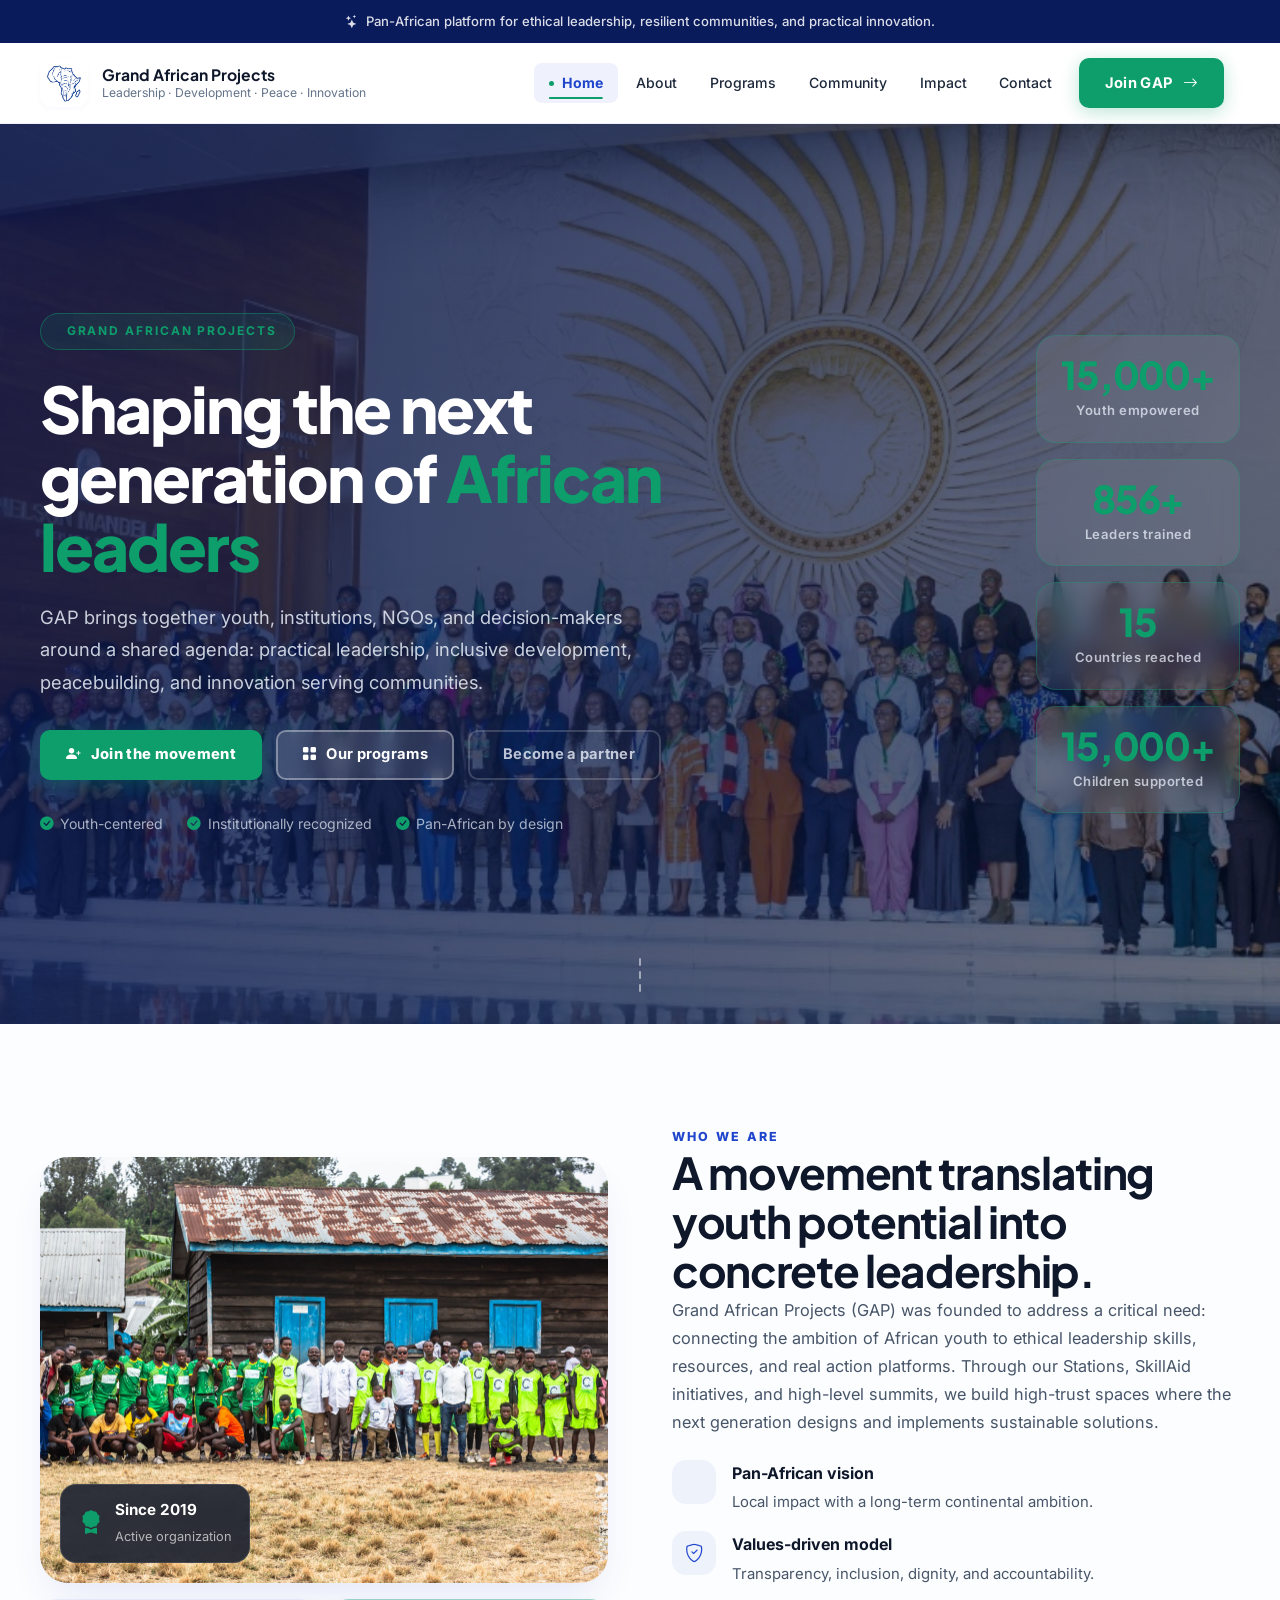
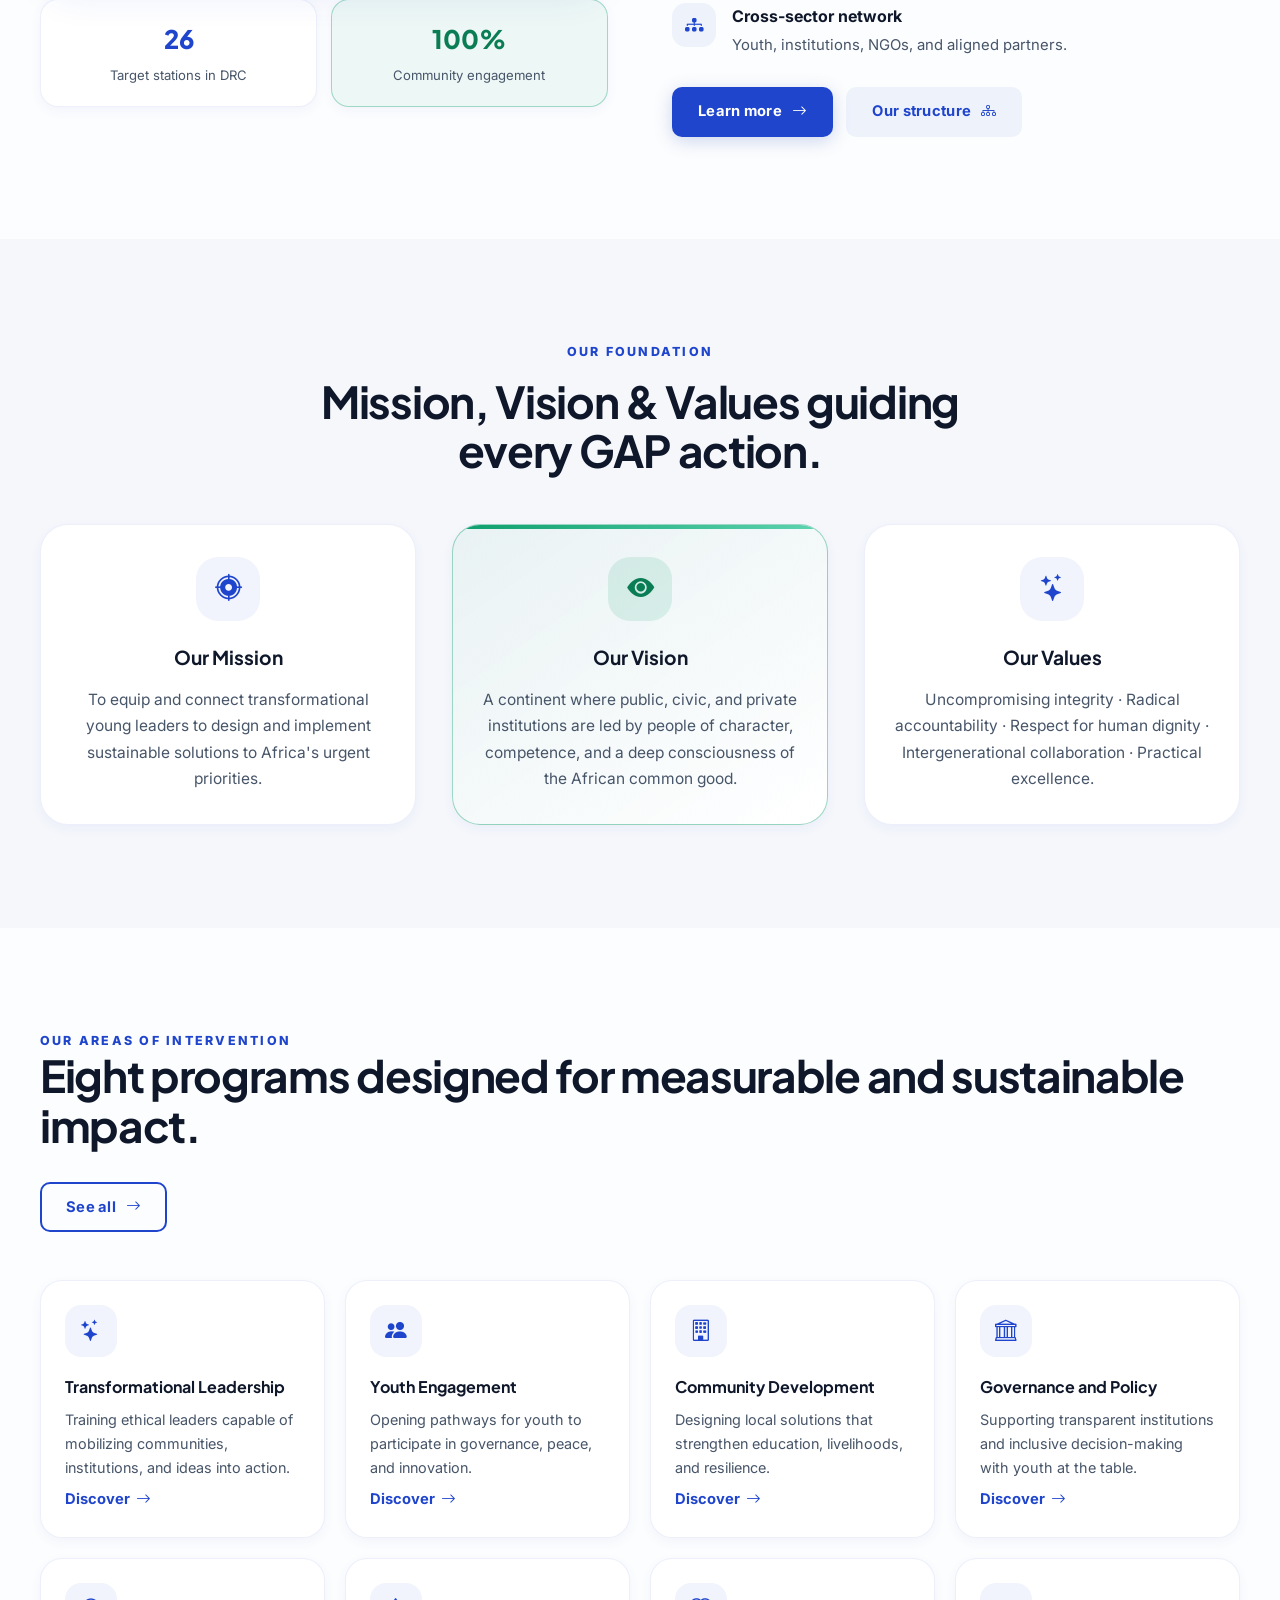
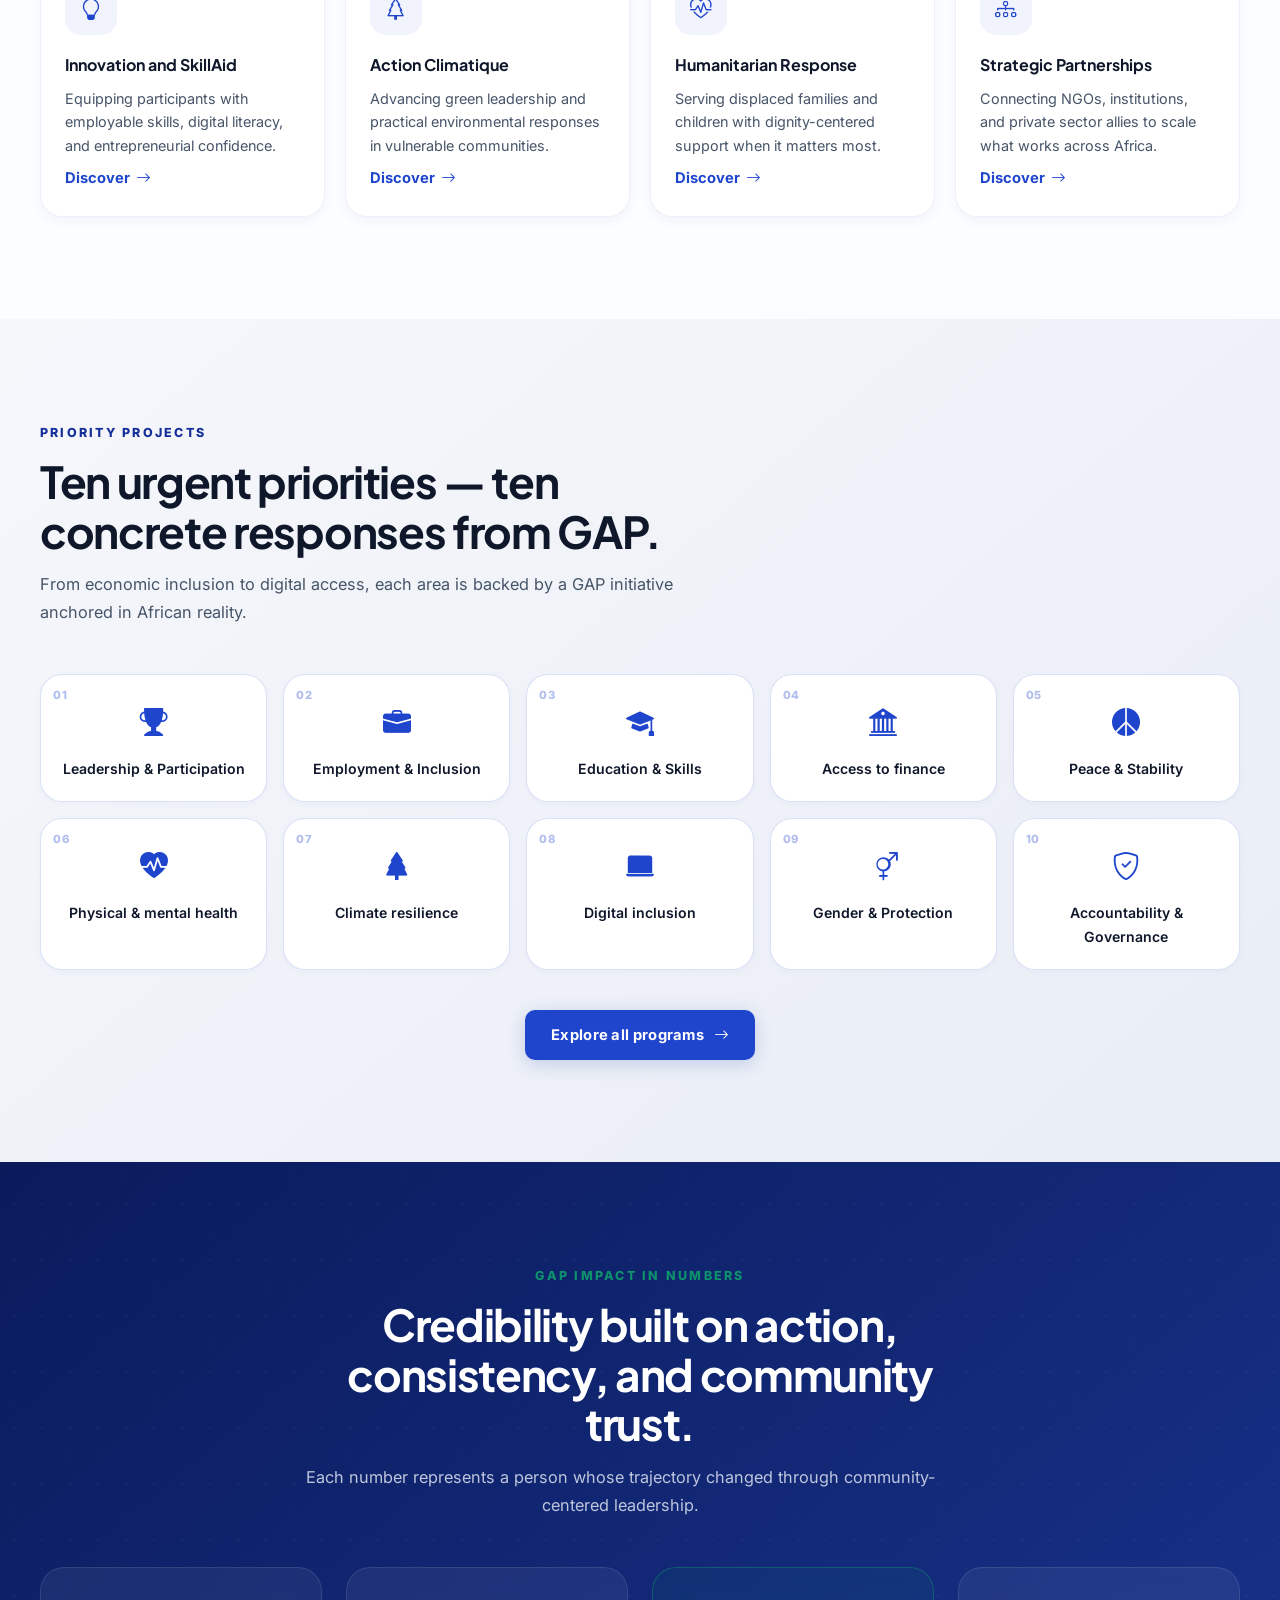
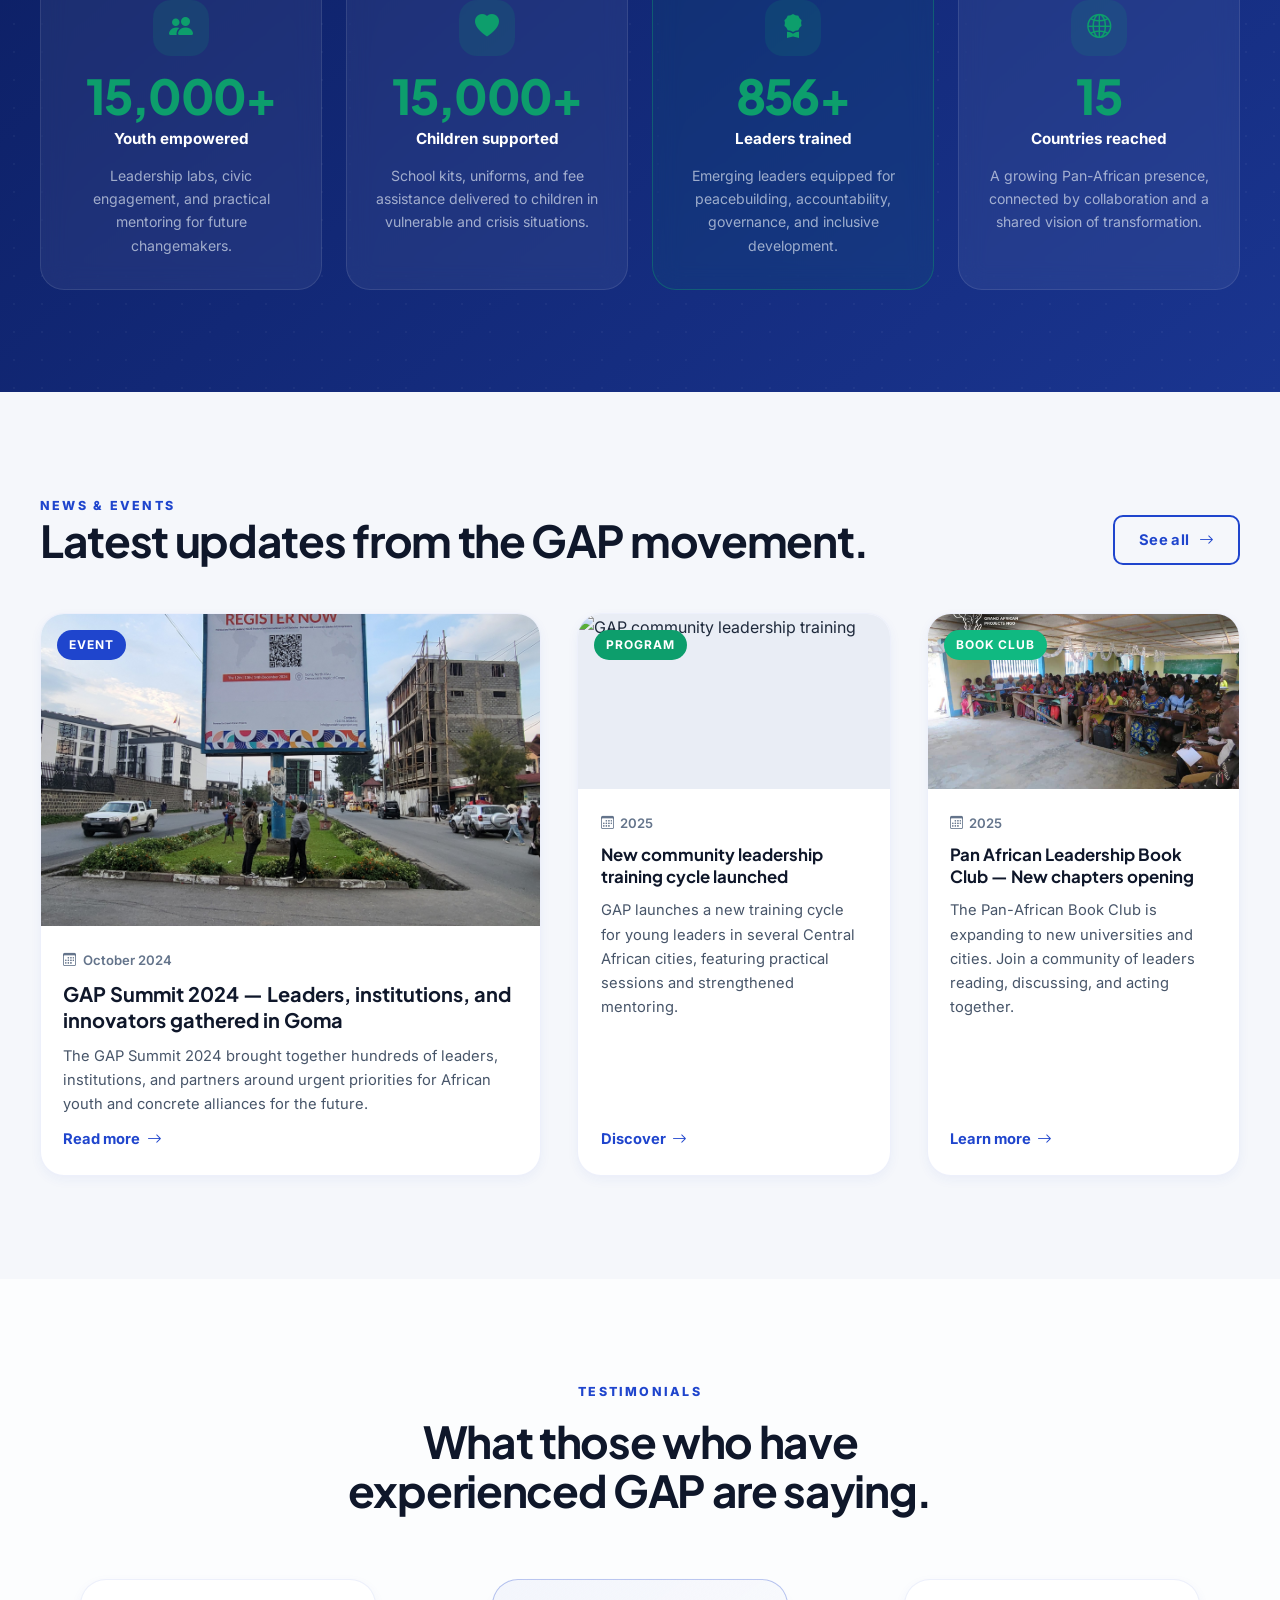
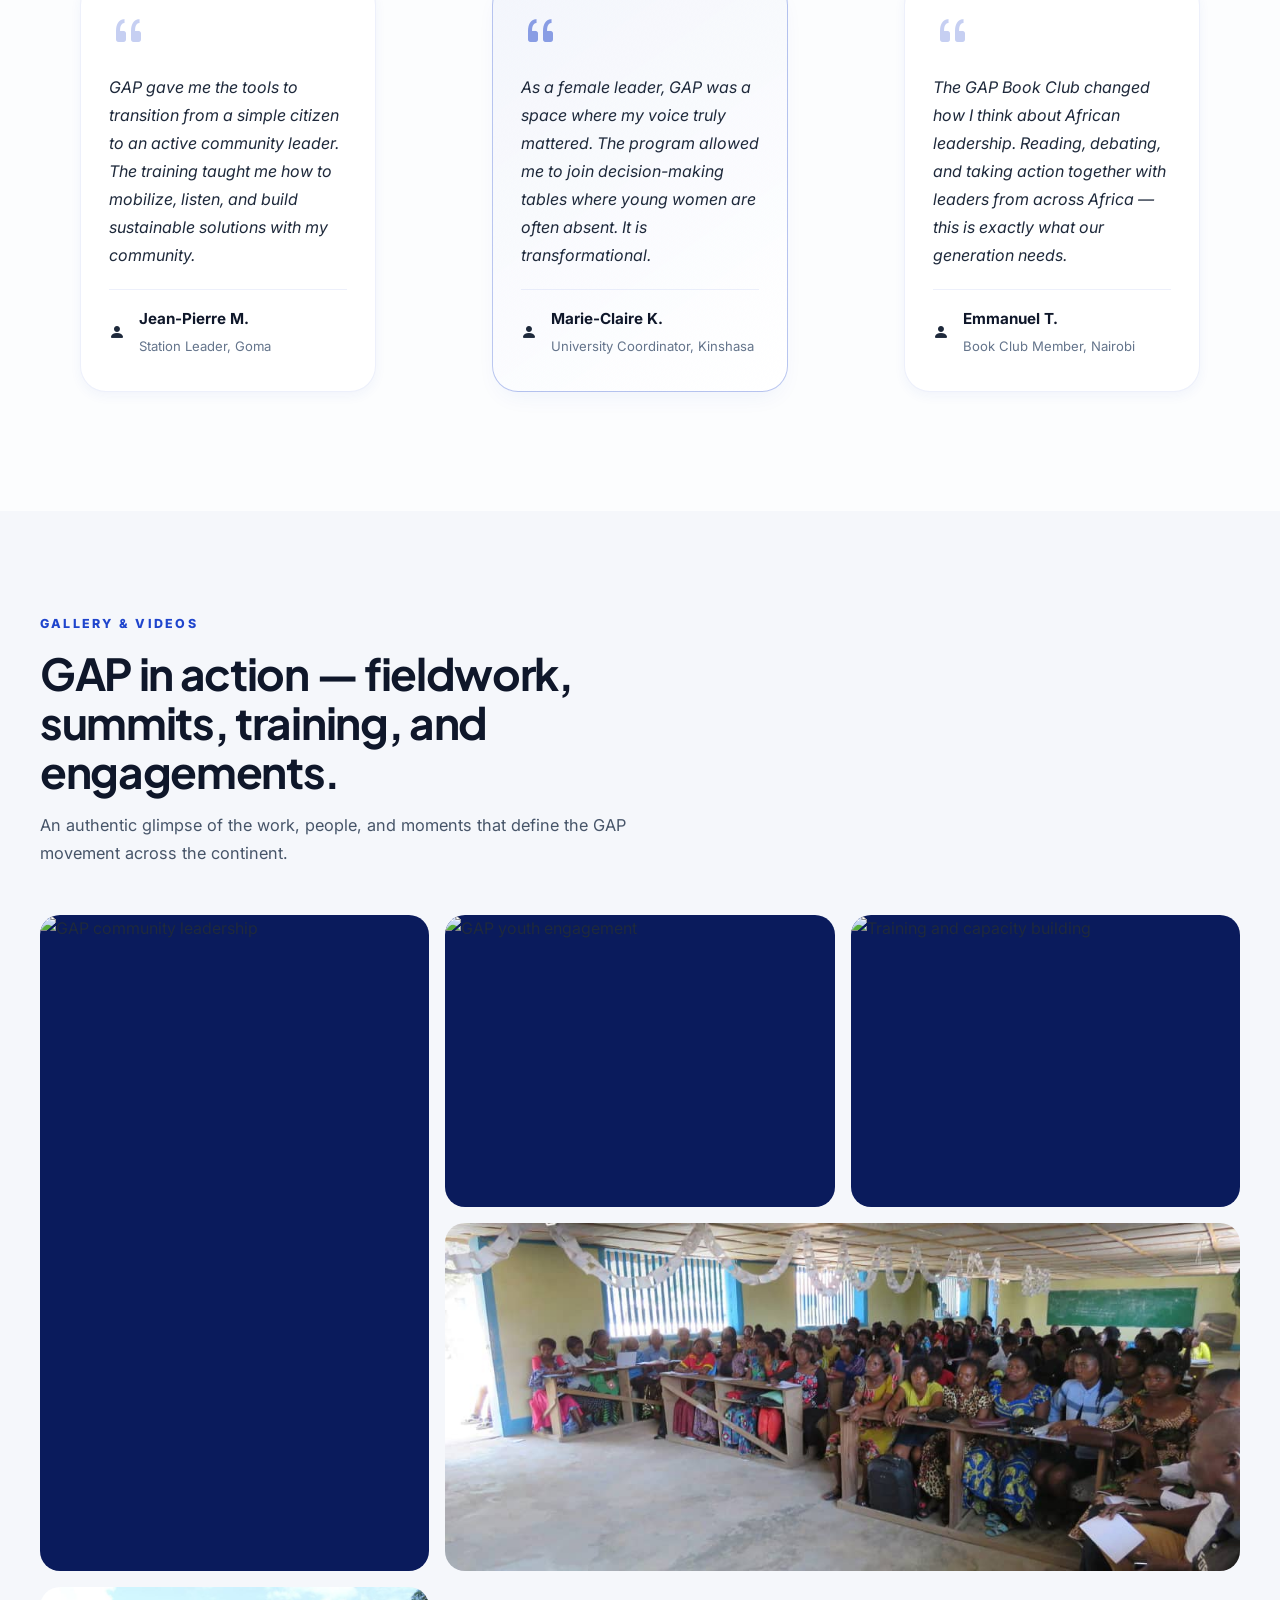
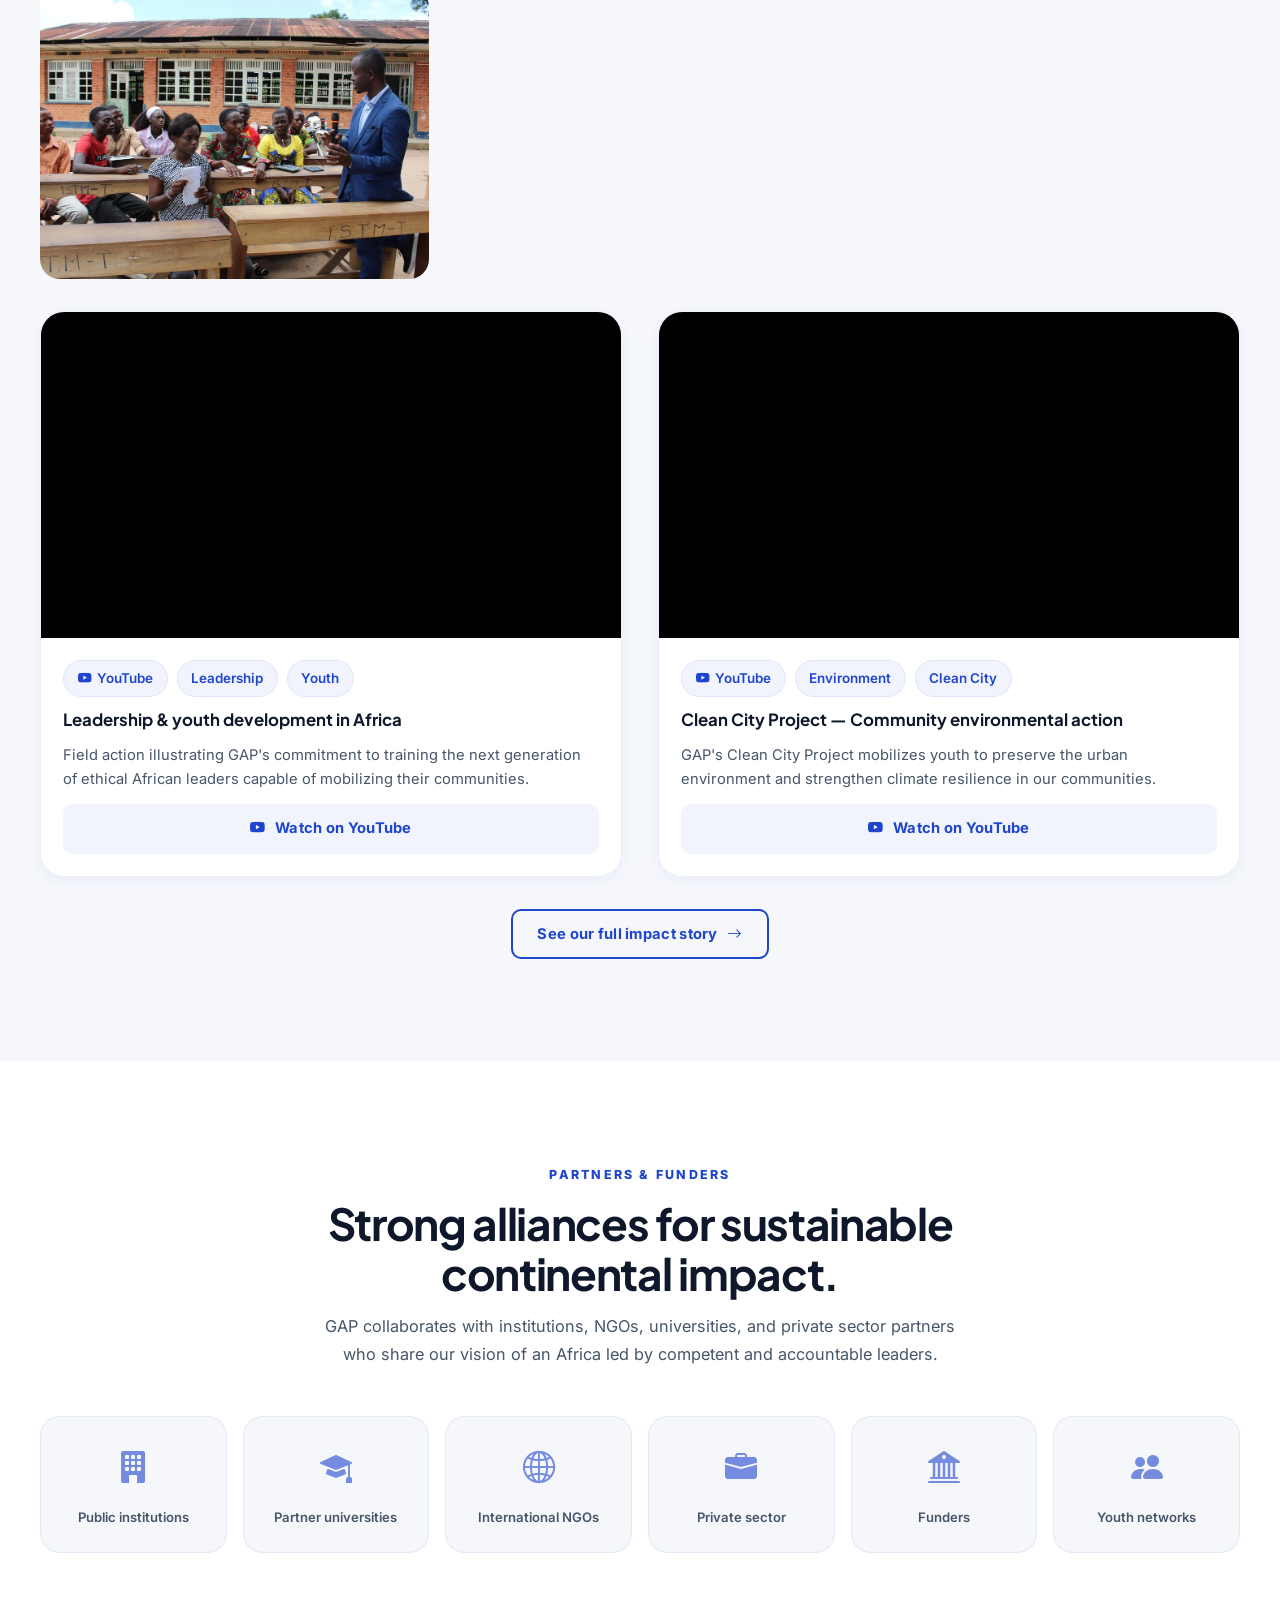
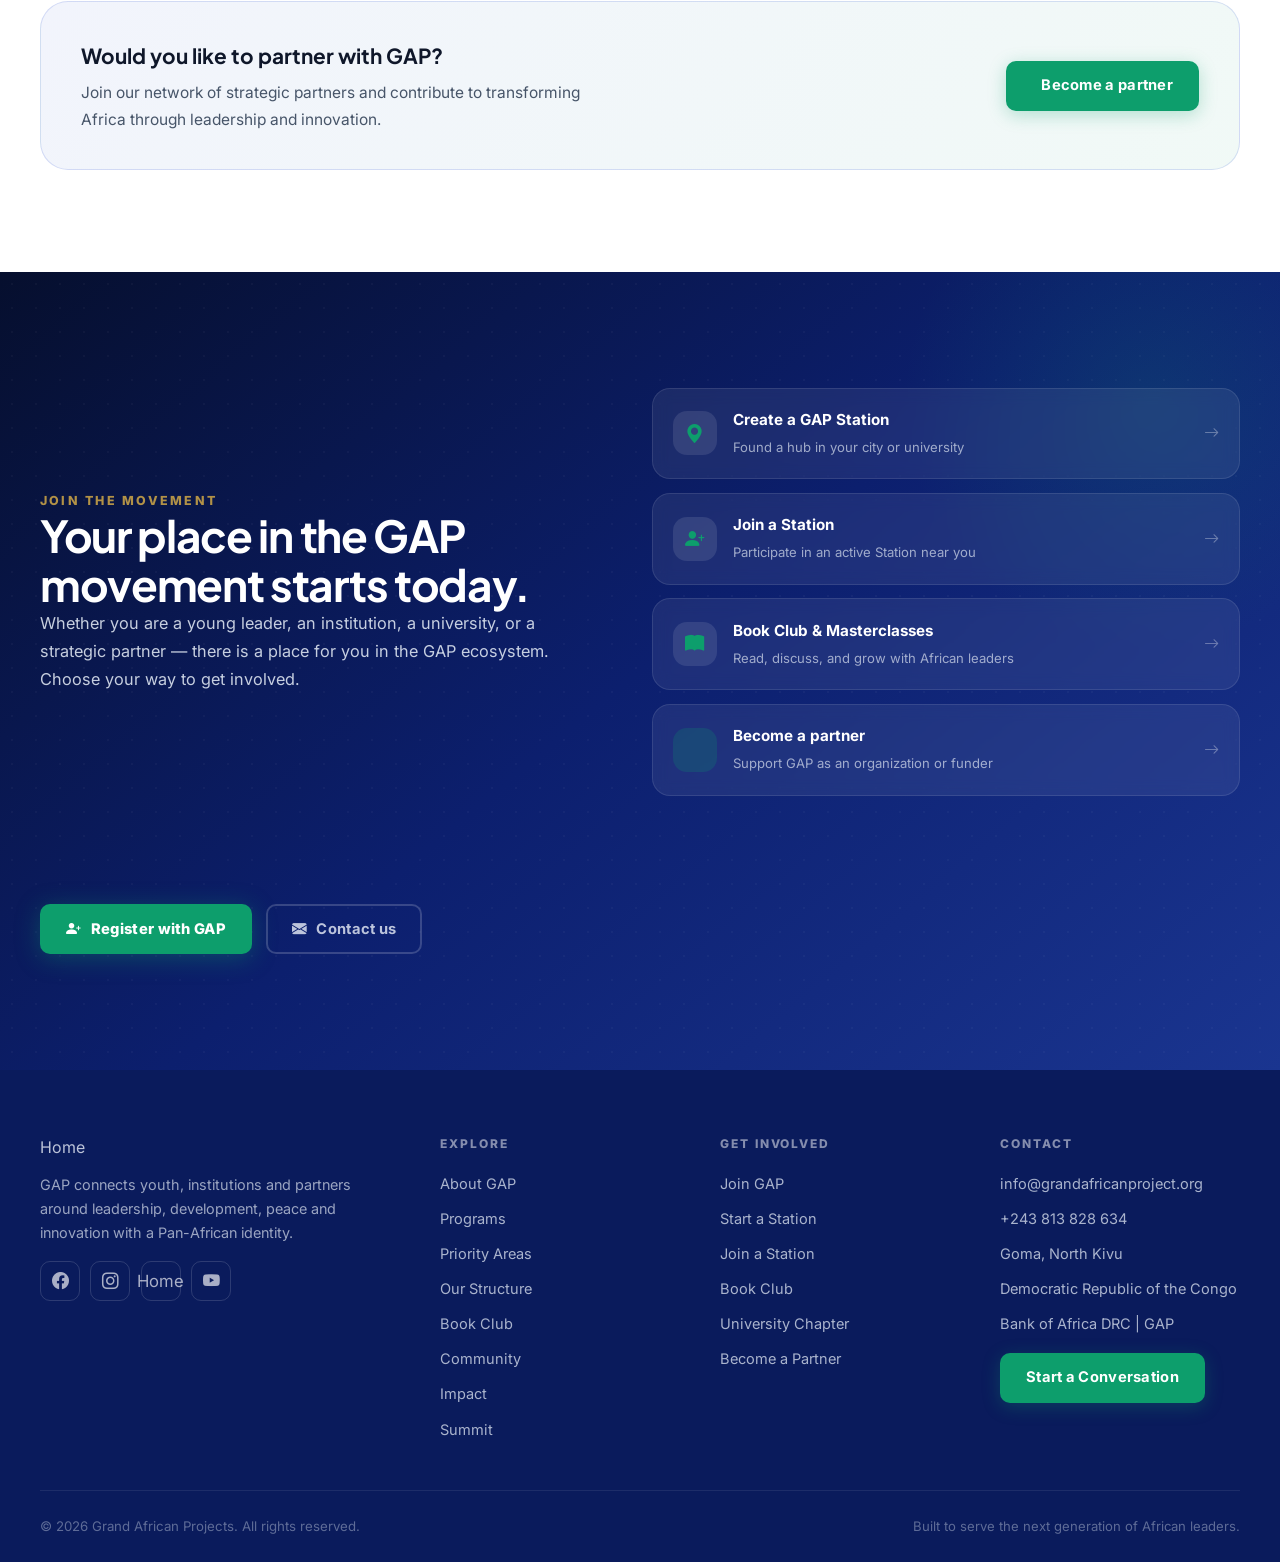
==== commit a10faa53: "feat: add home page styling and internationalization support" ====
--- a/index.html
+++ b/index.html
@@ -124,7 +124,7 @@
           <div class="h-about__badge">
             <i class="bi bi-award-fill"></i>
             <div>
-              <strong>Since 2020</strong>
+              <strong>Since 2019</strong>
               <span>Active organization</span>
             </div>
           </div>
@@ -132,7 +132,7 @@
         <div class="h-about__side-stat">
           <div class="h-about__side-item">
             <strong>26</strong>
-            <span>Target provinces in DRC</span>
+            <span>Target stations in DRC</span>
           </div>
           <div class="h-about__side-item accent">
             <strong>100%</strong>
--- a/assets/css/home.css
+++ b/assets/css/home.css
@@ -1,4 +1,4 @@
-﻿/* ============================================================
+/* ============================================================
    HOME.CSS — Styles dédiés à la page d'accueil
    Grand African Projects — Design Premium v4.0
    ============================================================ */
@@ -25,16 +25,16 @@
   height: 100%;
   object-fit: cover;
   object-position: center 30%;
-  filter: brightness(0.38) saturate(0.9);
+  filter: brightness(0.52) saturate(0.95);
 }
 .h-hero__overlay {
   position: absolute;
   inset: 0;
   background: linear-gradient(
     110deg,
-    rgba(10,27,92,0.92) 0%,
-    rgba(15,40,120,0.75) 55%,
-    rgba(10,27,92,0.45) 100%
+    rgba(10,27,92,0.72) 0%,
+    rgba(15,35,100,0.48) 55%,
+    rgba(10,27,92,0.20) 100%
   );
 }
 
@@ -76,8 +76,15 @@
   margin-bottom: 1.25rem;
 }
 .h-hero__title em {
-  font-style: normal;
+  font-style: inherit;
+  font-weight: inherit;
+  font-size: inherit;
+  line-height: inherit;
+  letter-spacing: inherit;
   color: #0D9E6C;
+}
+
+.h-hero__sub {
   font-size: clamp(1rem, 1.8vw, 1.15rem);
   line-height: 1.75;
   color: rgba(232,238,248,0.85);
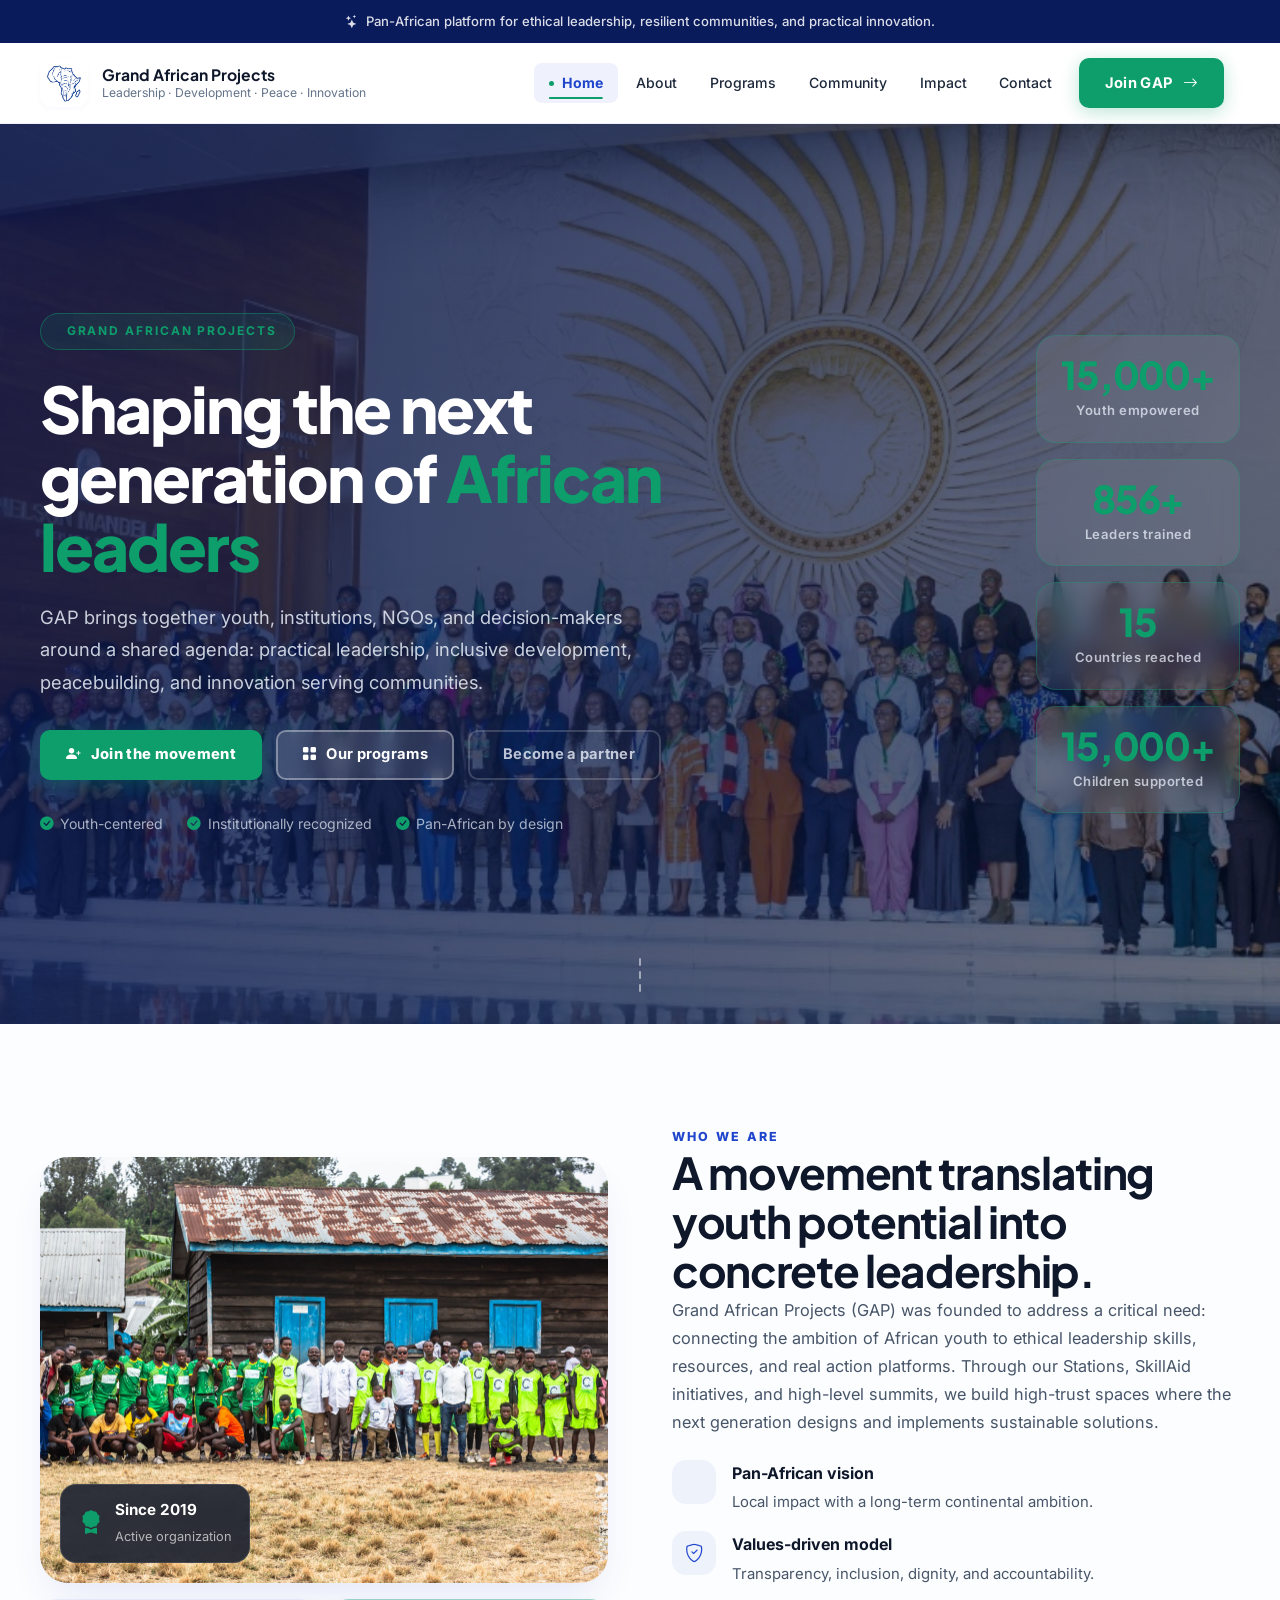
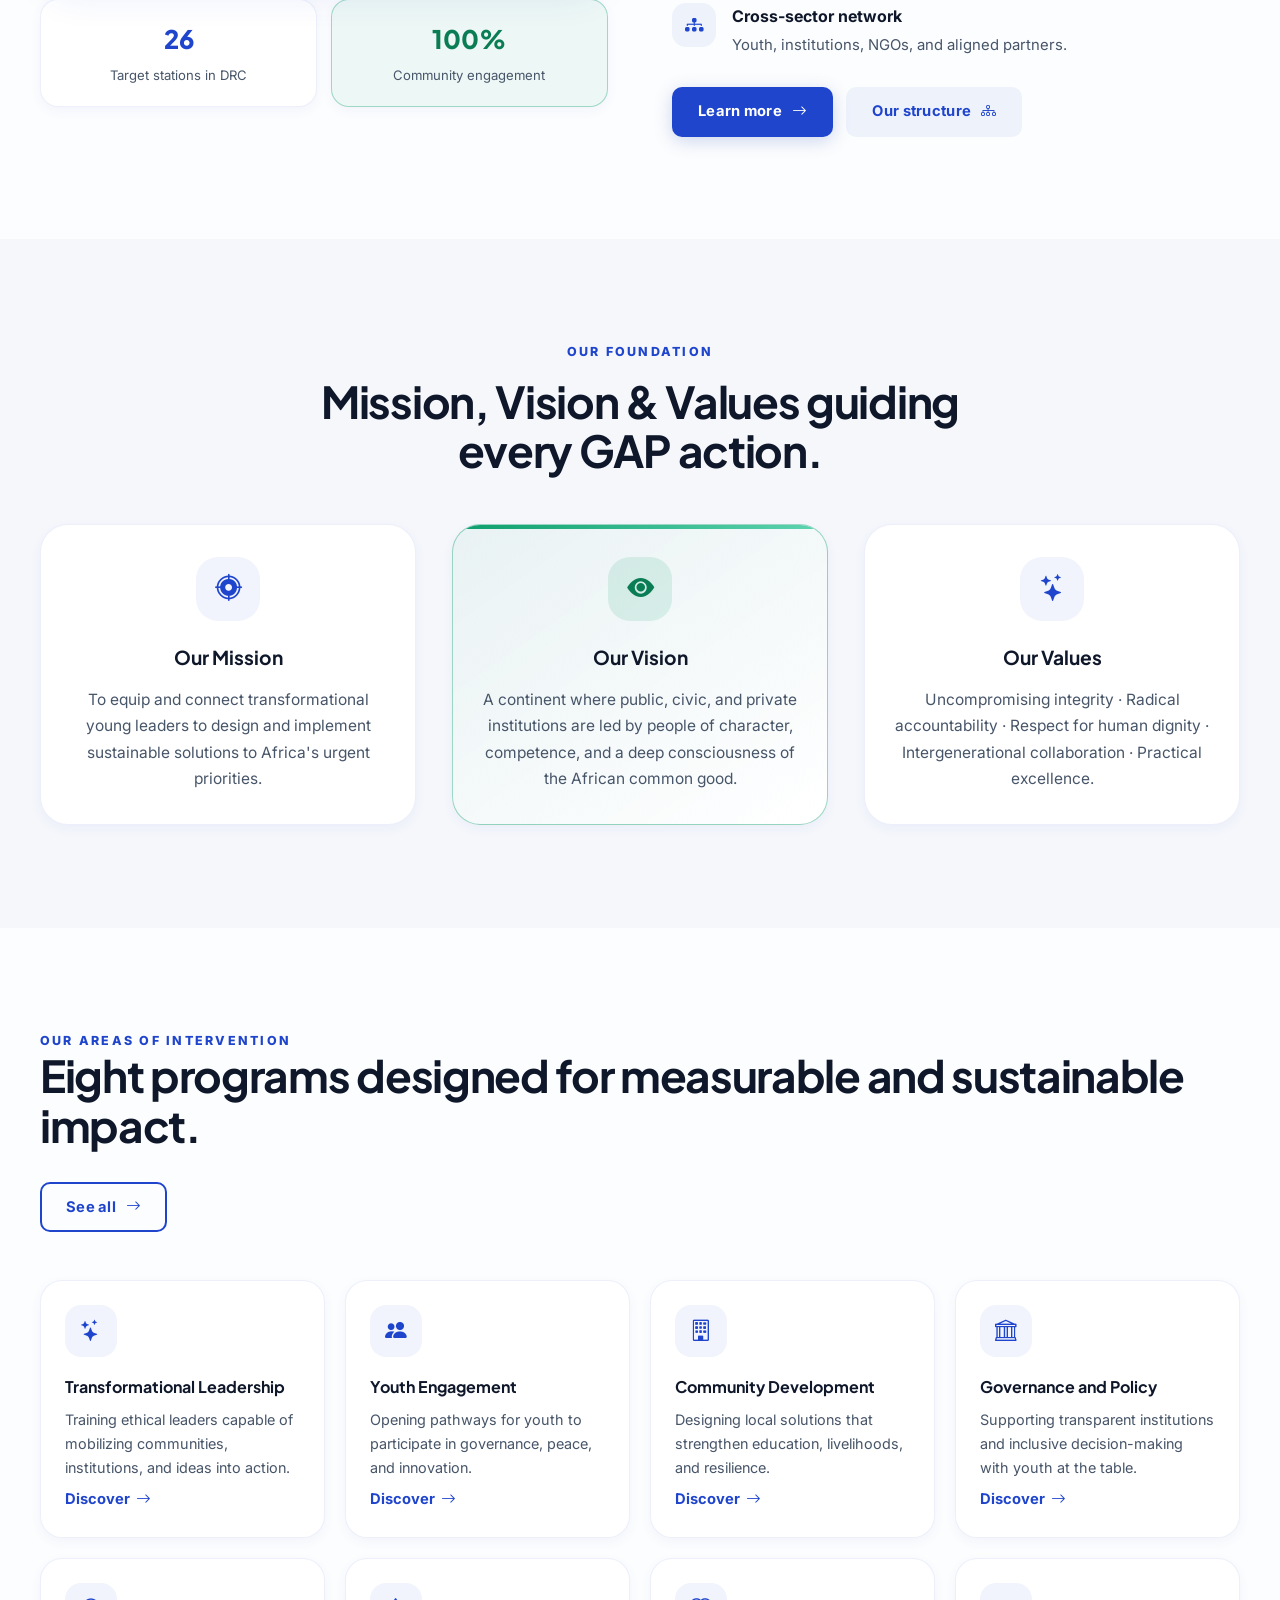
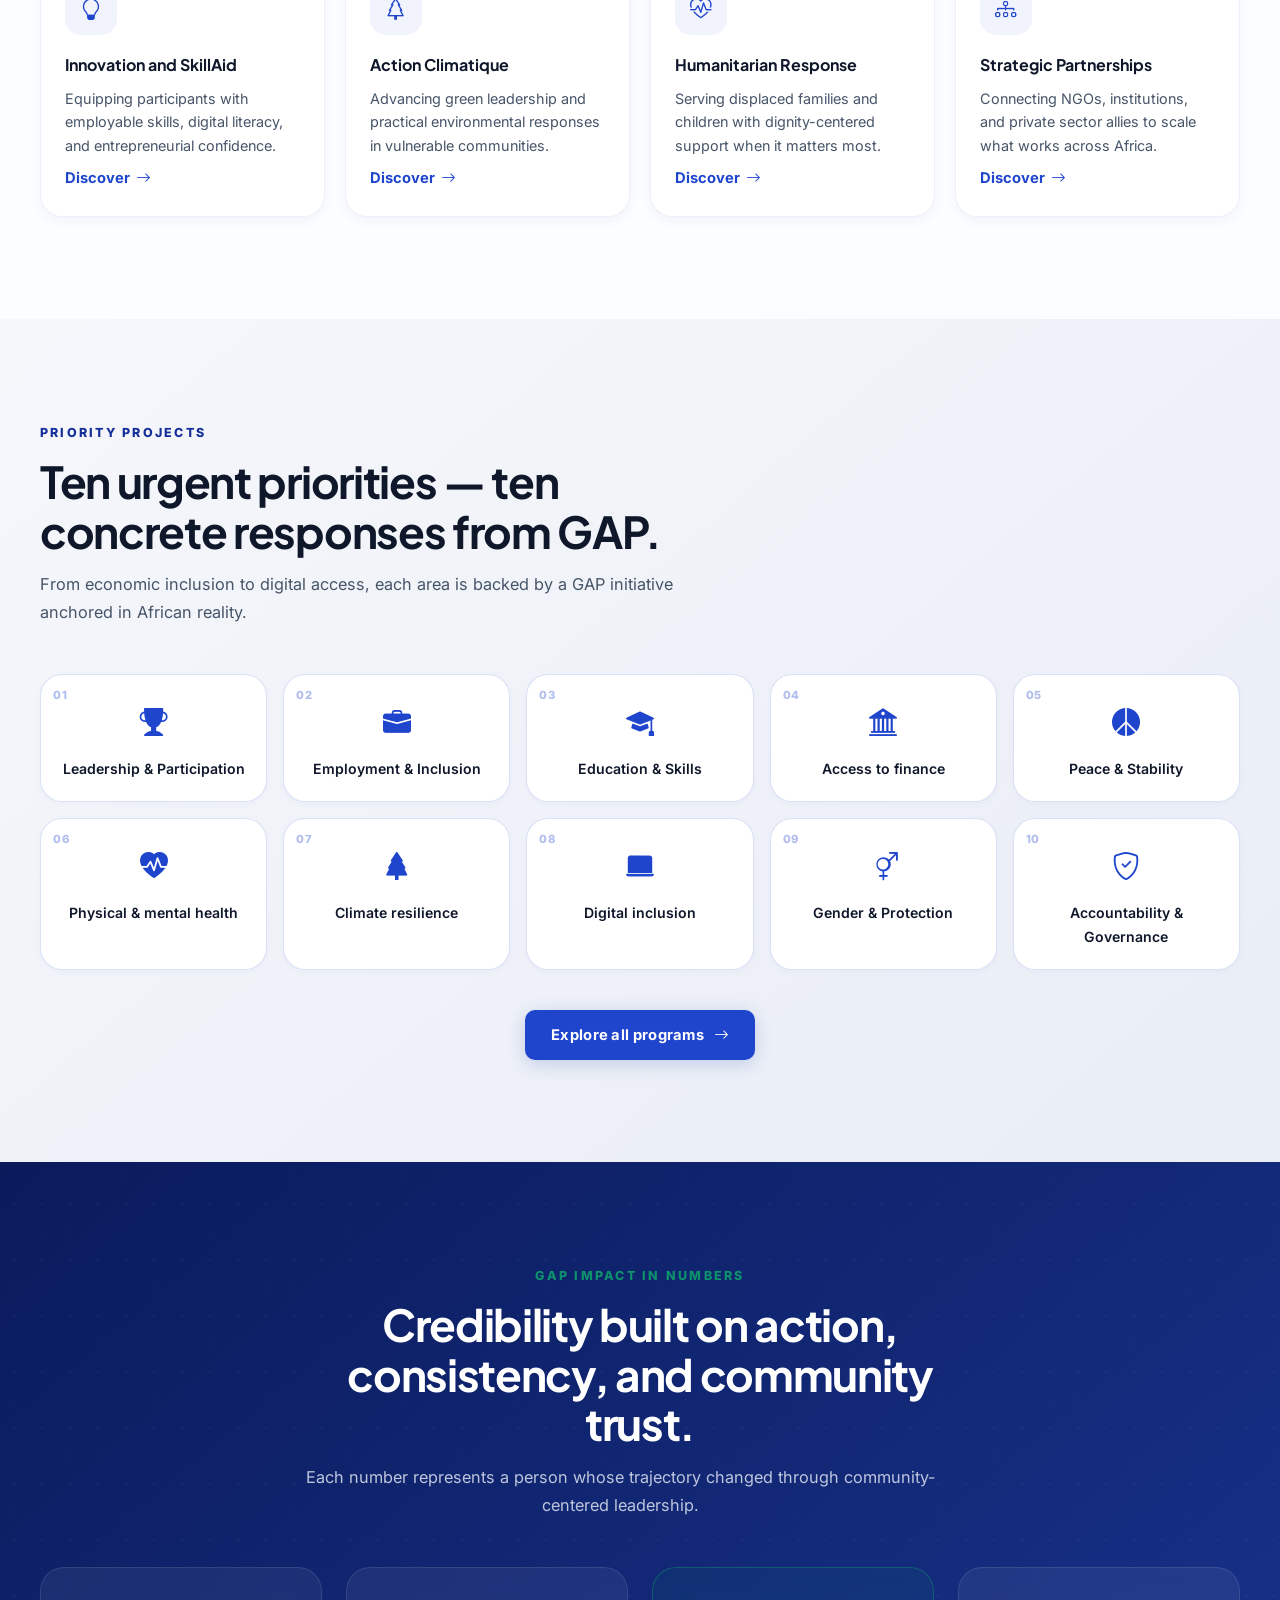
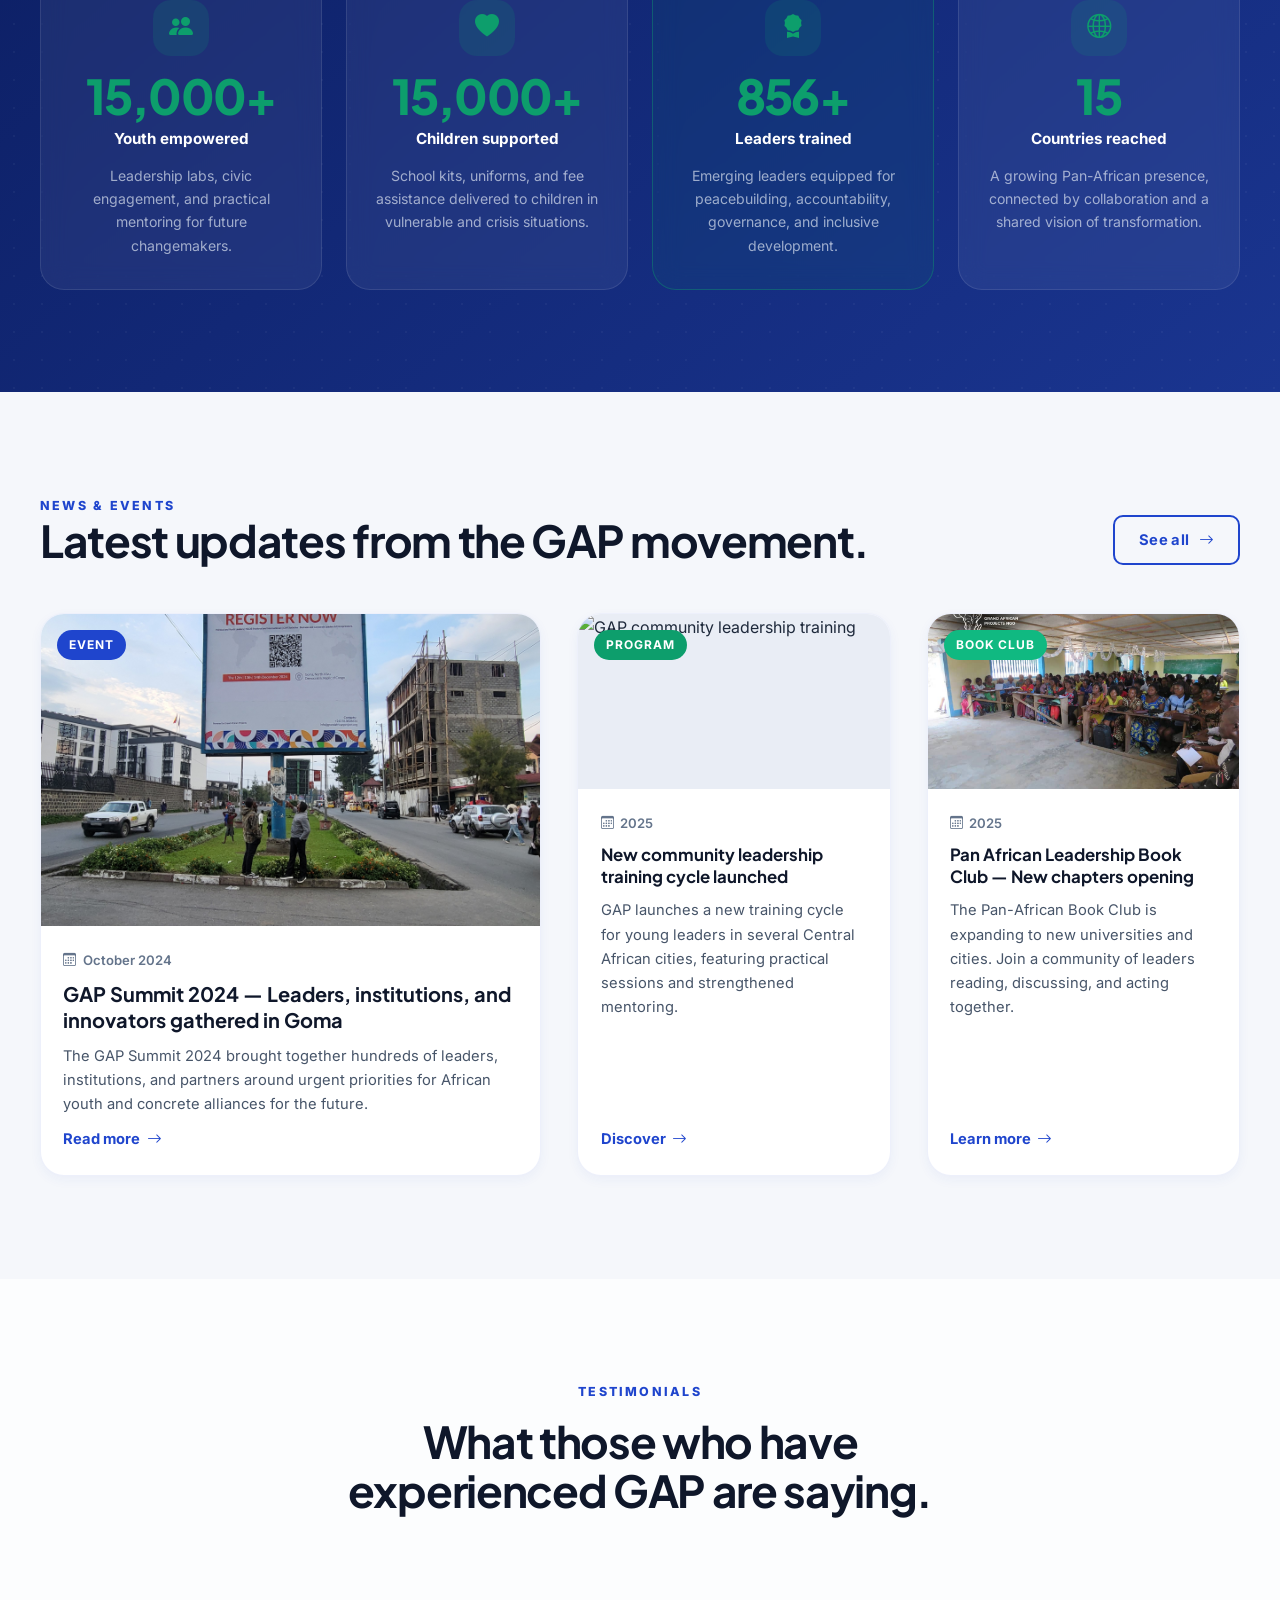
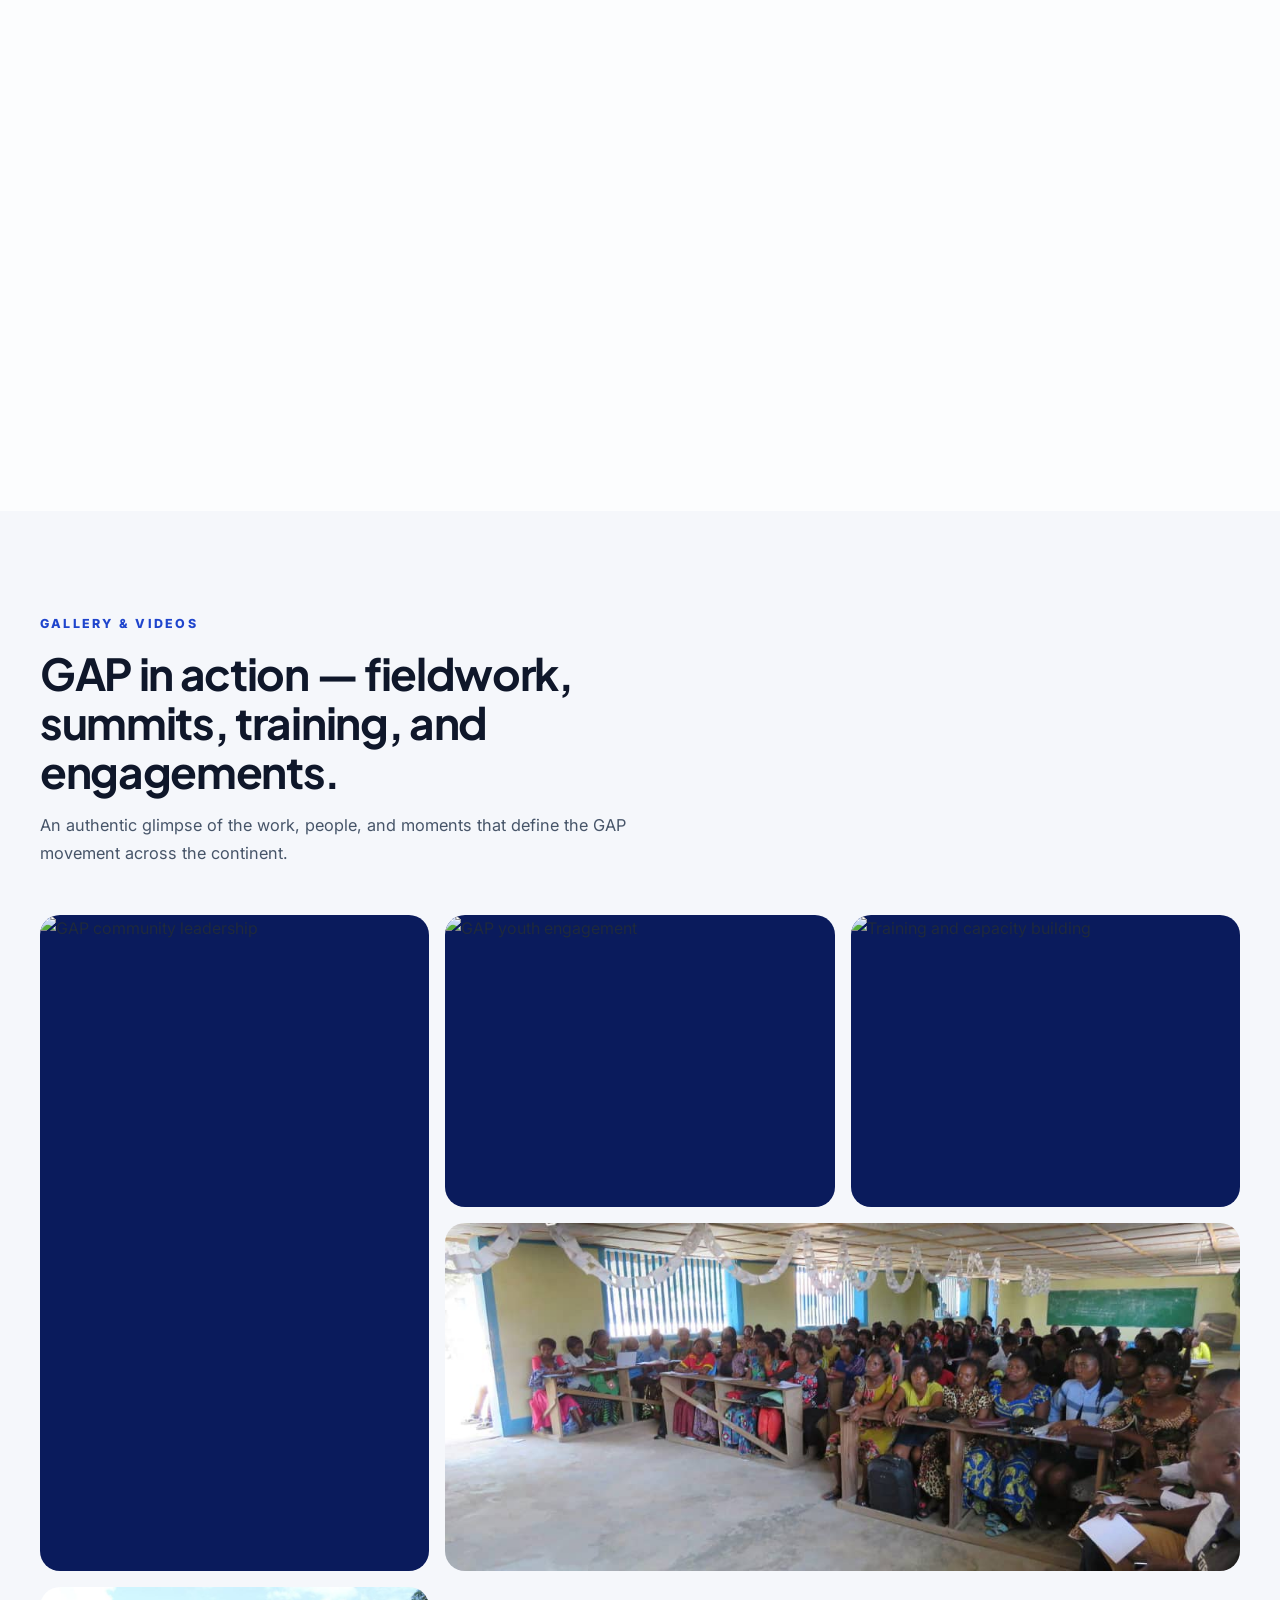
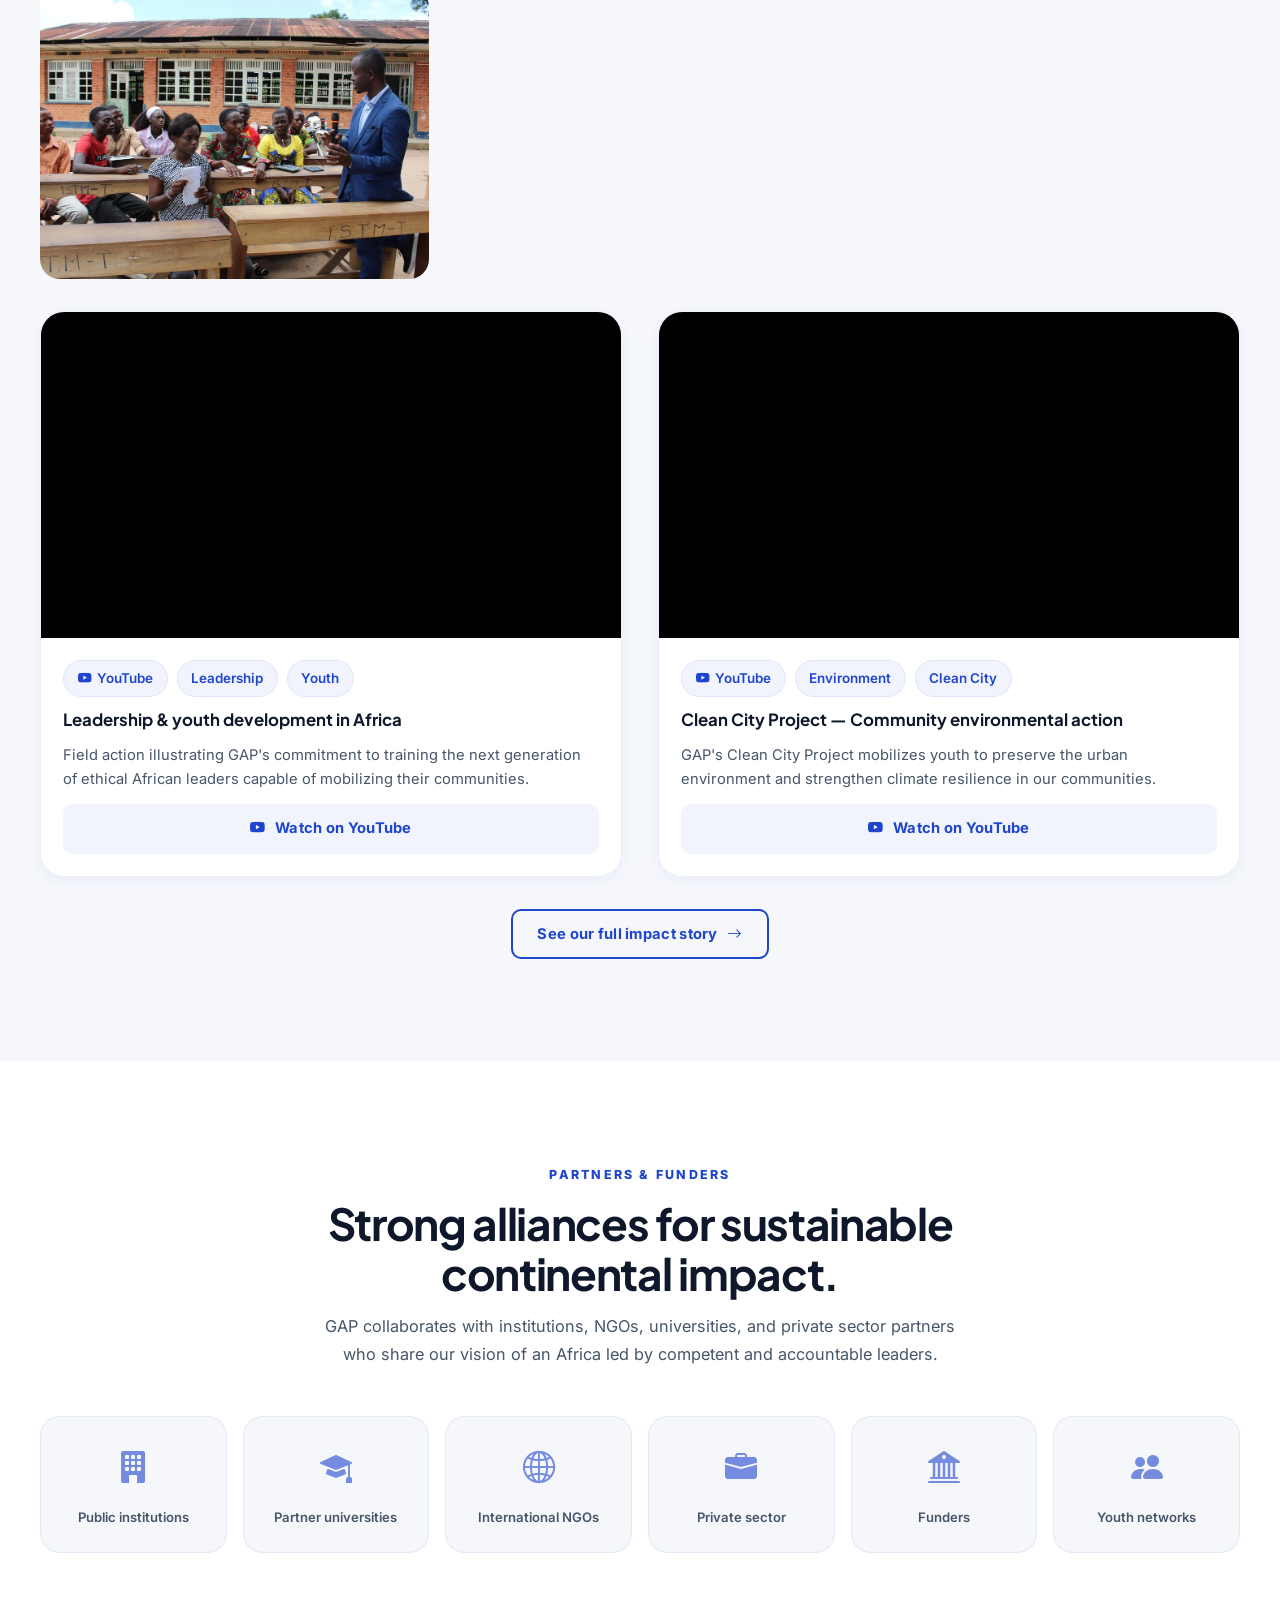
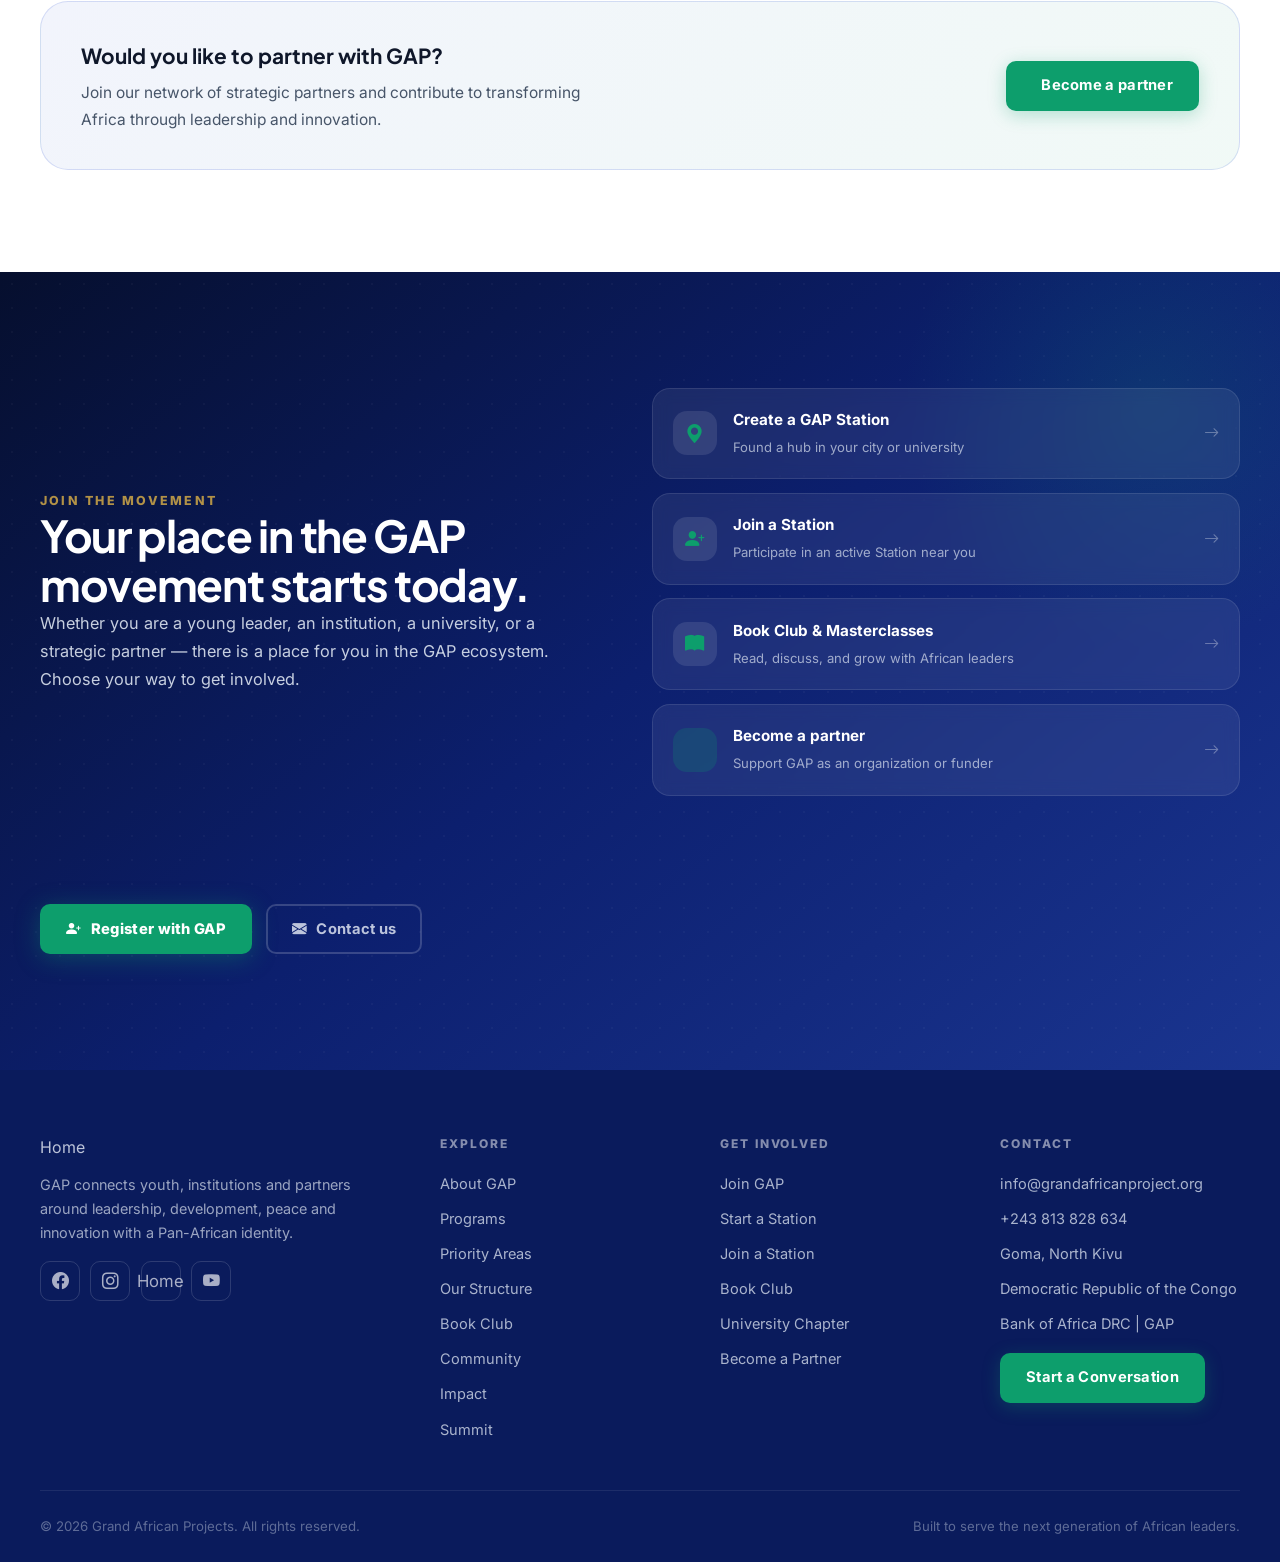
==== commit d8d36273: "menu" ====
--- a/index.html
+++ b/index.html
@@ -26,6 +26,7 @@
   <link rel="stylesheet" href="assets/css/home.css">
   <script src="assets/js/translate.js"></script>
   <script src="https://translate.google.com/translate_a/element.js?cb=googleTranslateElementInit"></script>
+  <script defer src="assets/js/translations.js"></script>
   <script defer src="assets/js/site.js"></script>
 </head>
 <body data-page="index">
--- a/assets/css/site.css
+++ b/assets/css/site.css
@@ -1,4 +1,4 @@
-﻿@import url('https://fonts.googleapis.com/css2?family=Inter:wght@300;400;500;600;700;800&family=Plus+Jakarta+Sans:ital,wght@0,300;0,400;0,500;0,600;0,700;0,800;1,400;1,500&family=Playfair+Display:ital,wght@0,500;0,600;0,700;1,400;1,500&display=swap');
+@import url('https://fonts.googleapis.com/css2?family=Inter:wght@300;400;500;600;700;800&family=Plus+Jakarta+Sans:ital,wght@0,300;0,400;0,500;0,600;0,700;0,800;1,400;1,500&family=Playfair+Display:ital,wght@0,500;0,600;0,700;1,400;1,500&display=swap');
 
 /* ============================================================
    GRAND AFRICAN PROJECTS — Design System
@@ -696,7 +696,7 @@
 .site-header {
   position: sticky;
   top: 0;
-  z-index: 50;
+  z-index: 1000;
   border-bottom: 1px solid var(--color-border);
   background: rgba(255,255,255,0.92);
   backdrop-filter: blur(18px);
@@ -855,9 +855,9 @@
   font-size: 1.25rem;
   cursor: pointer;
   flex-shrink: 0;
-  transition: background 200ms ease, border-color 200ms ease, color 200ms ease;
+  transition: background 200ms ease, border-color 200ms ease, color 200ms ease, transform 250ms ease;
   position: relative;
-  z-index: 102;
+  z-index: 1010;
 }
 .nav-toggle:hover {
   background: var(--color-primary-soft);
@@ -865,15 +865,15 @@
   color: var(--color-primary);
 }
 body.nav-open .nav-toggle {
-  background: rgba(255,255,255,0.12);
-  border-color: rgba(255,255,255,0.35);
+  background: rgba(255,255,255,0.15);
+  border-color: rgba(255,255,255,0.4);
   color: #fff;
-  z-index: 102;
+  z-index: 1010;
 }
 /* Rotation de l'icône lors de l'ouverture */
 .nav-toggle i {
-  display: block;
-  transition: transform 250ms cubic-bezier(0.4, 0, 0.2, 1);
+  display: inline-block;
+  transition: transform 300ms cubic-bezier(0.16, 1, 0.3, 1);
 }
 body.nav-open .nav-toggle i {
   transform: rotate(90deg);
@@ -882,6 +882,11 @@
 /* ── Nav mobile — panneau latéral ──────────────────────────── */
 @media (max-width: 900px) {
   .nav-toggle { display: inline-flex; }
+
+  body.nav-open {
+    overflow: hidden !important;
+    touch-action: none;
+  }
 
   /* nav-shell : logo gauche, tools droite — pas de débordement */
   .nav-shell {
@@ -900,20 +905,22 @@
     right: 0;
     bottom: 0;
     left: auto;
-    width: min(300px, 82vw);
+    width: min(320px, 85vw);
     display: flex;
     flex-direction: column;
     justify-content: flex-start;
     align-items: stretch;
     gap: 0;
     padding: 0 0 2.5rem 0;
-    background: linear-gradient(160deg, #0A1B5C 0%, #0D2A7A 100%);
+    background: linear-gradient(160deg, #07133D 0%, #0B1F5E 100%);
     transform: translateX(105%);
-    transition: transform 300ms cubic-bezier(0.4, 0, 0.2, 1),
-                visibility 300ms ease;
+    opacity: 0;
+    transition: transform 350ms cubic-bezier(0.16, 1, 0.3, 1),
+                opacity 280ms ease,
+                visibility 350ms ease;
     visibility: hidden;
     pointer-events: none;
-    z-index: 100;
+    z-index: 1005;
     overflow-y: auto;
     -webkit-overflow-scrolling: touch;
     box-shadow: -12px 0 48px rgba(0,0,0,0.45);
@@ -924,6 +931,7 @@
   /* Menu ouvert */
   body.nav-open .site-nav {
     transform: translateX(0);
+    opacity: 1;
     visibility: visible;
     pointer-events: all;
   }
@@ -933,11 +941,11 @@
     content: "";
     position: fixed;
     inset: 0;
-    background: rgba(5, 12, 30, 0.6);
-    z-index: 99;
-    backdrop-filter: blur(3px);
-    -webkit-backdrop-filter: blur(3px);
-    animation: overlay-fade 220ms ease forwards;
+    background: rgba(5, 12, 30, 0.65);
+    z-index: 990;
+    backdrop-filter: blur(4px);
+    -webkit-backdrop-filter: blur(4px);
+    animation: overlay-fade 250ms ease forwards;
   }
   @keyframes overlay-fade {
     from { opacity: 0; } to { opacity: 1; }
@@ -2322,8 +2330,8 @@
 
 /* Responsive nav — close button position */
 @media (max-width: 900px) {
-  .header-tools .nav-toggle { z-index: 100; position: relative; }
-  body.nav-open .nav-toggle { color: #fff; border-color: rgba(255,255,255,0.2); background: rgba(255,255,255,0.10); }
+  .header-tools .nav-toggle { z-index: 1010; position: relative; }
+  body.nav-open .nav-toggle { color: #fff; border-color: rgba(255,255,255,0.4); background: rgba(255,255,255,0.15); }
 }
 
 /* Accessibilité — animations réduites */
